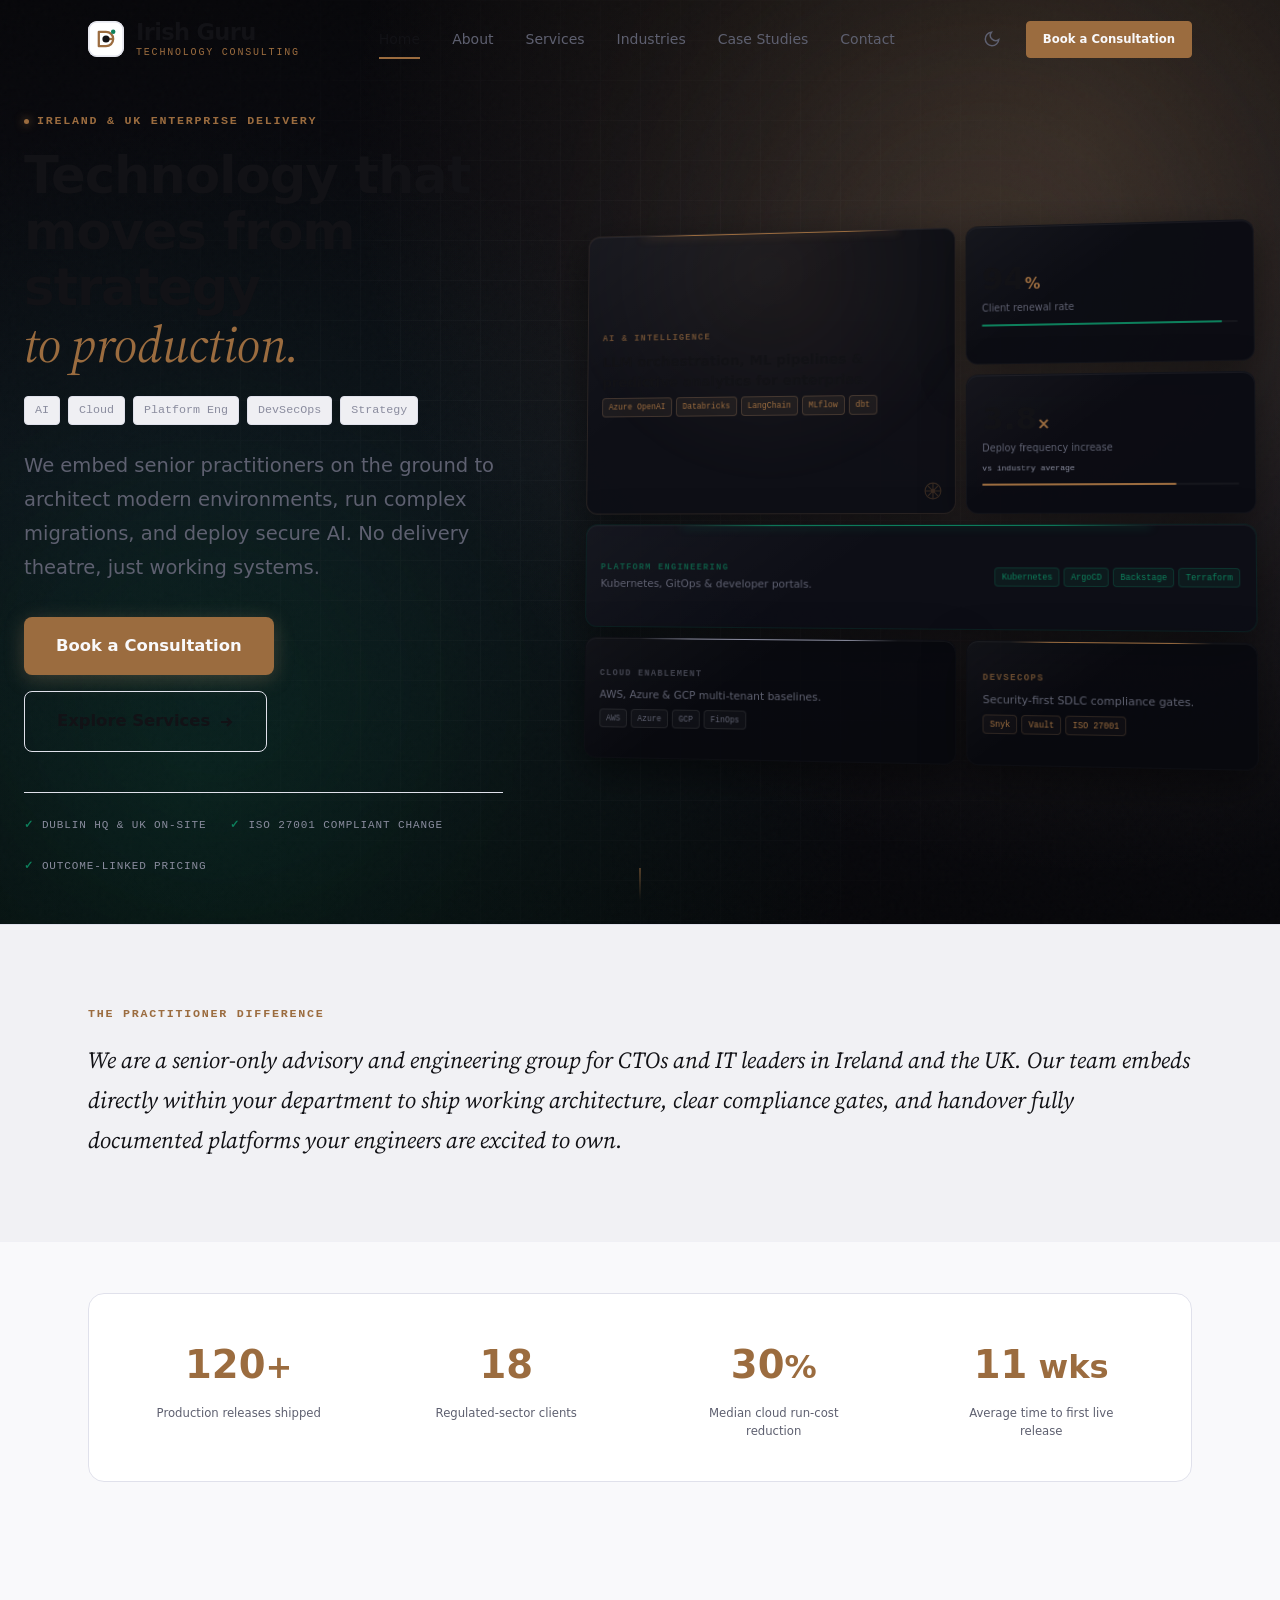
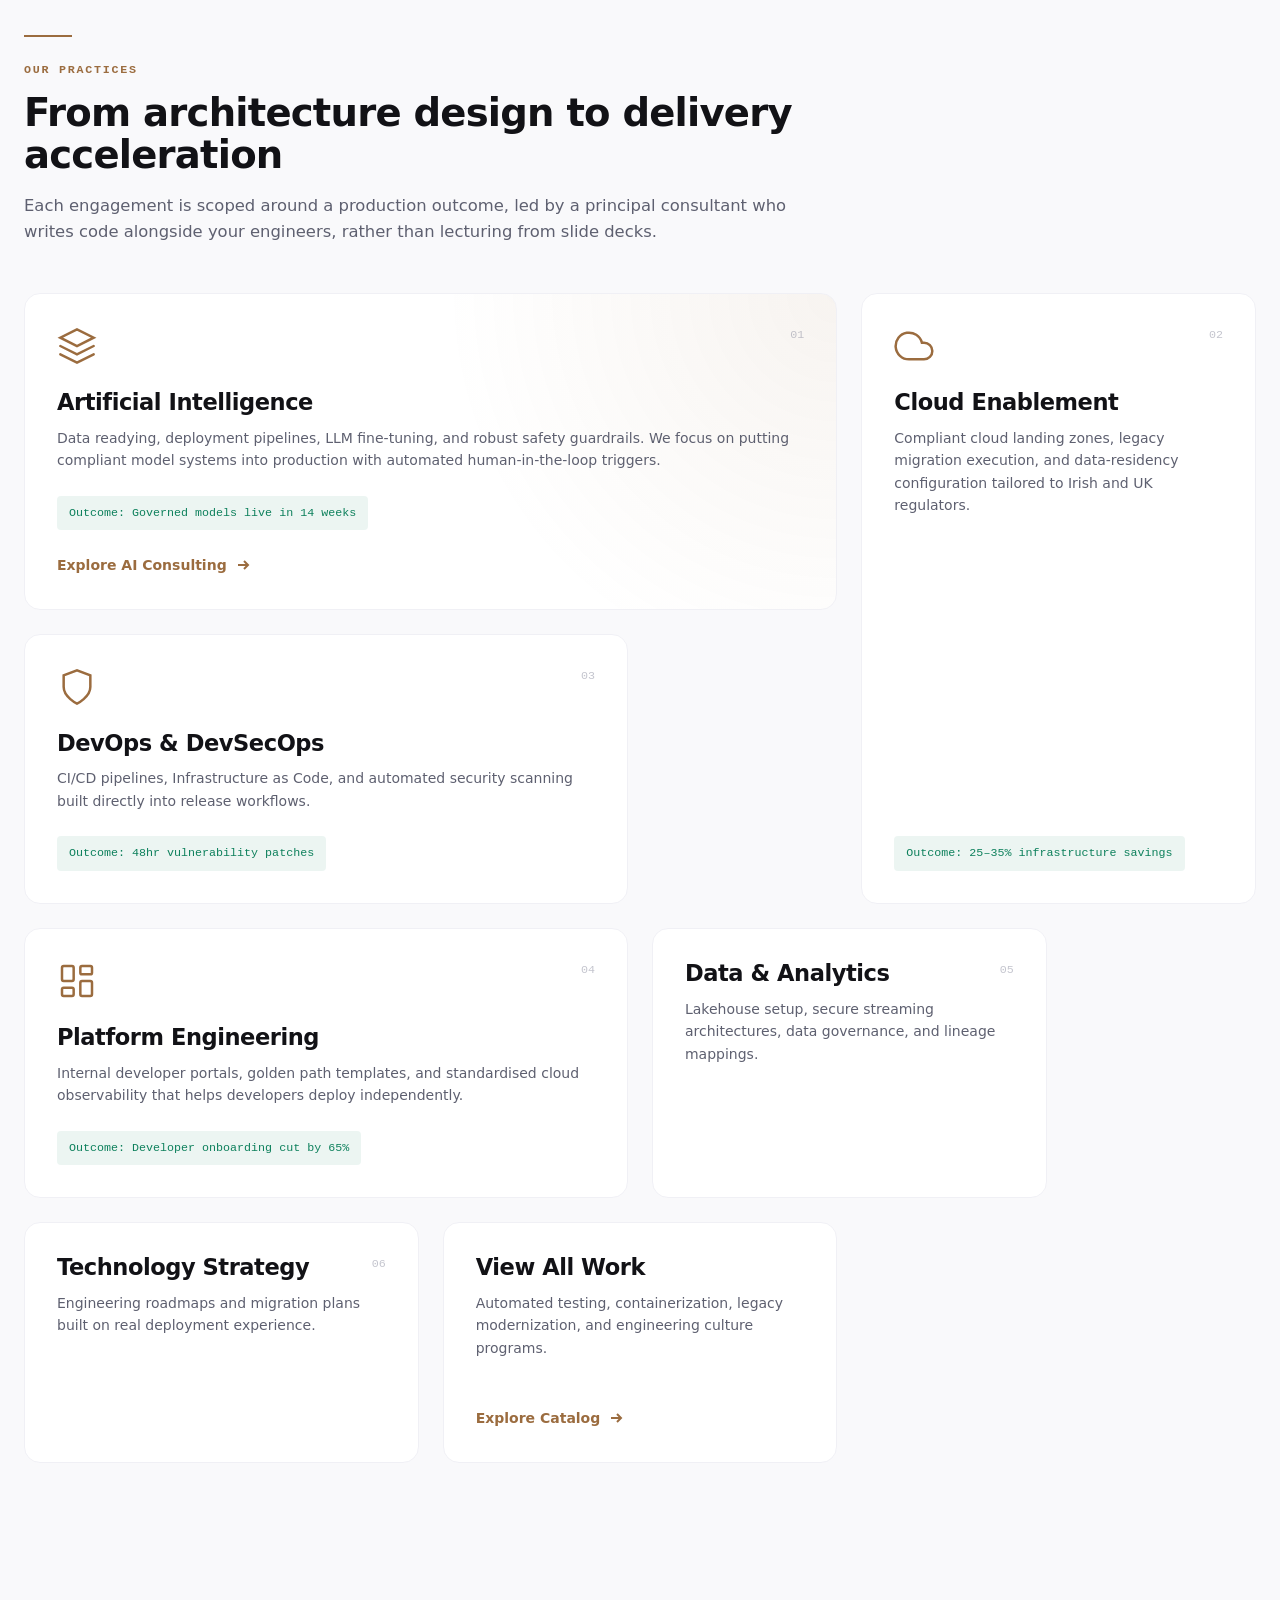
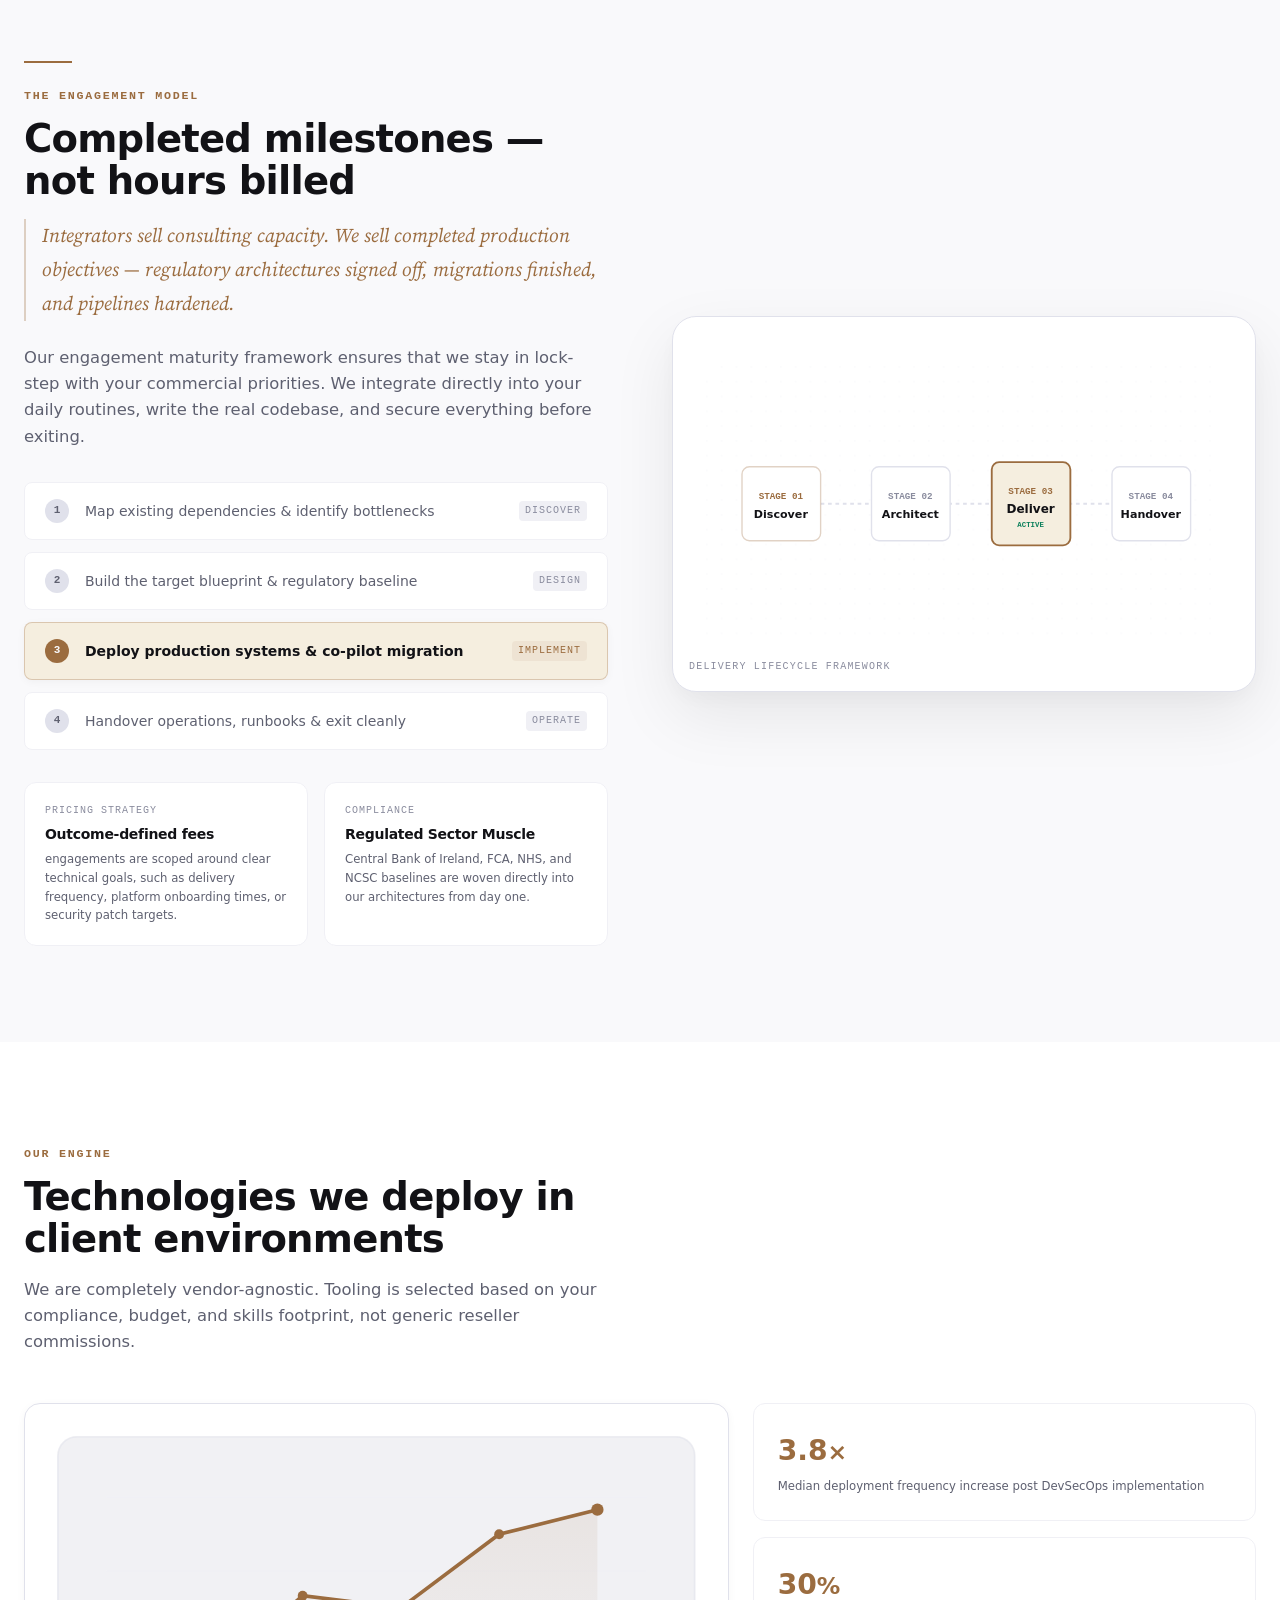
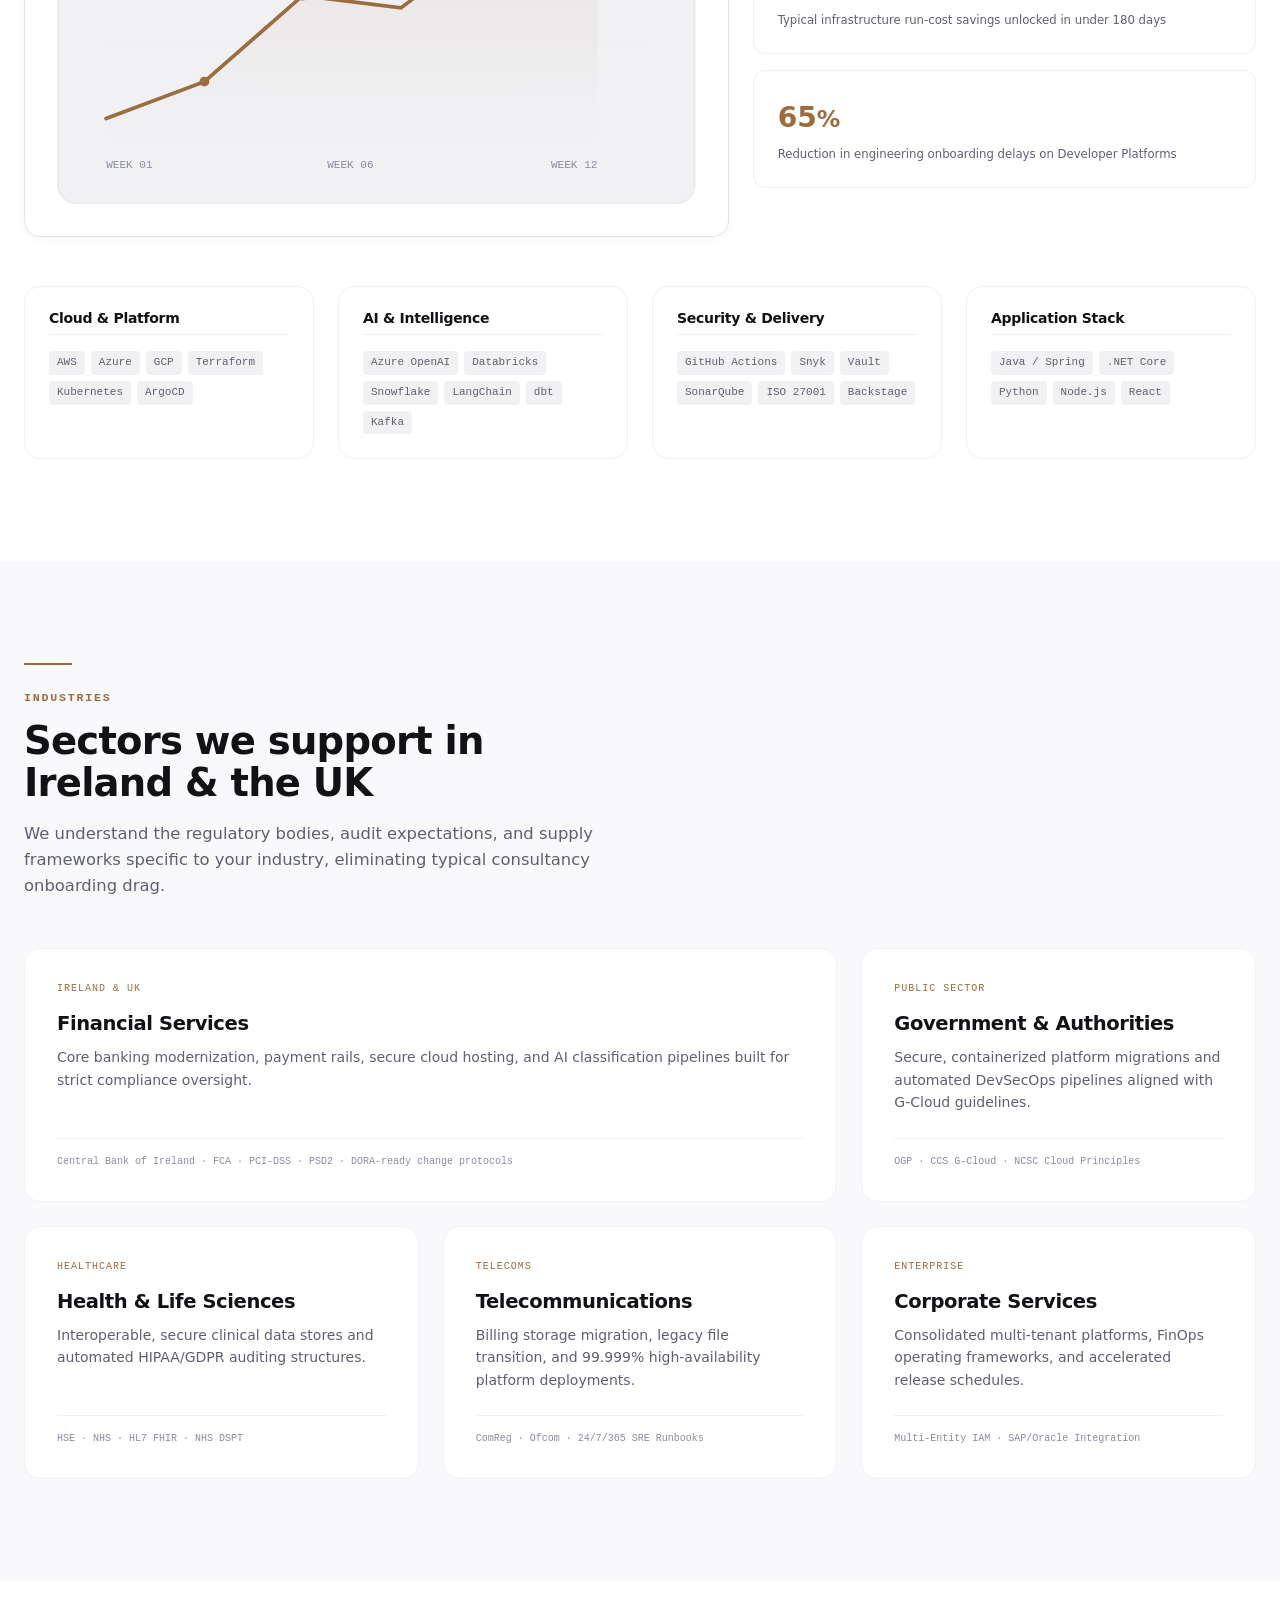
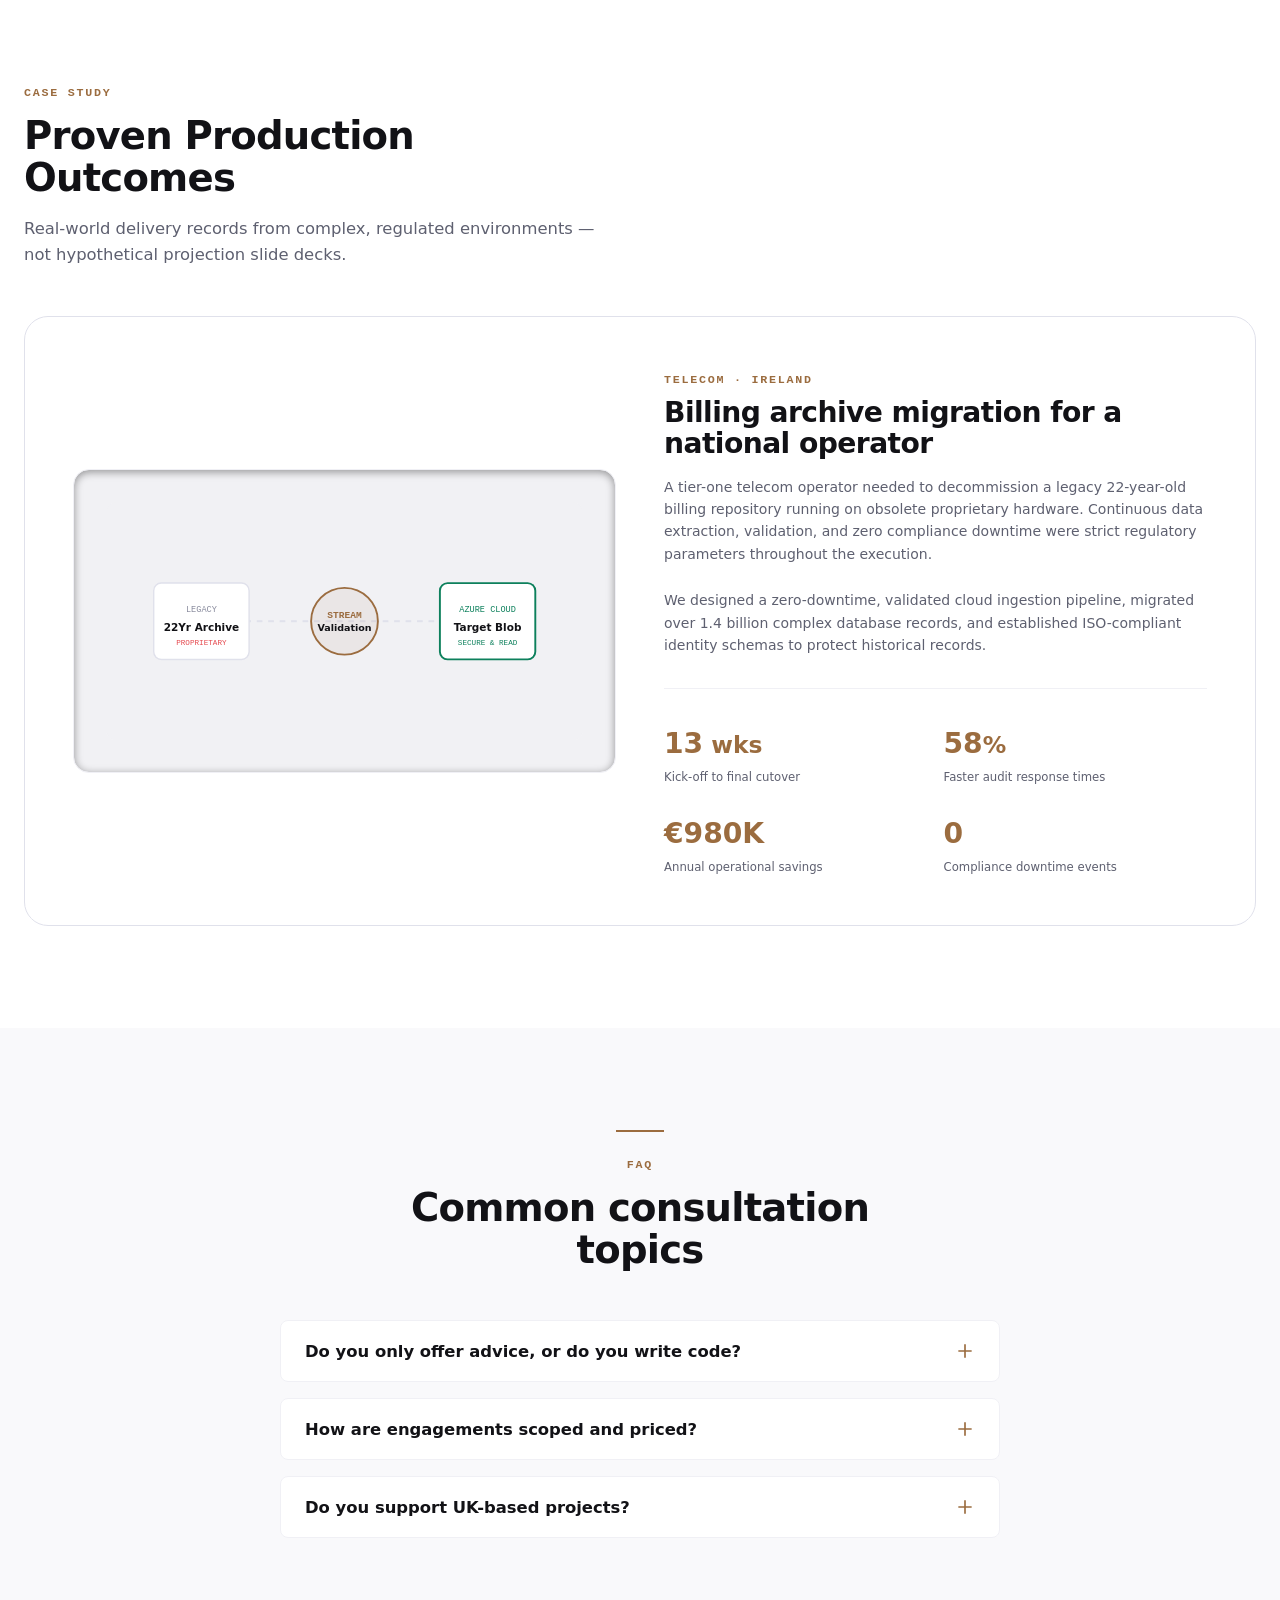
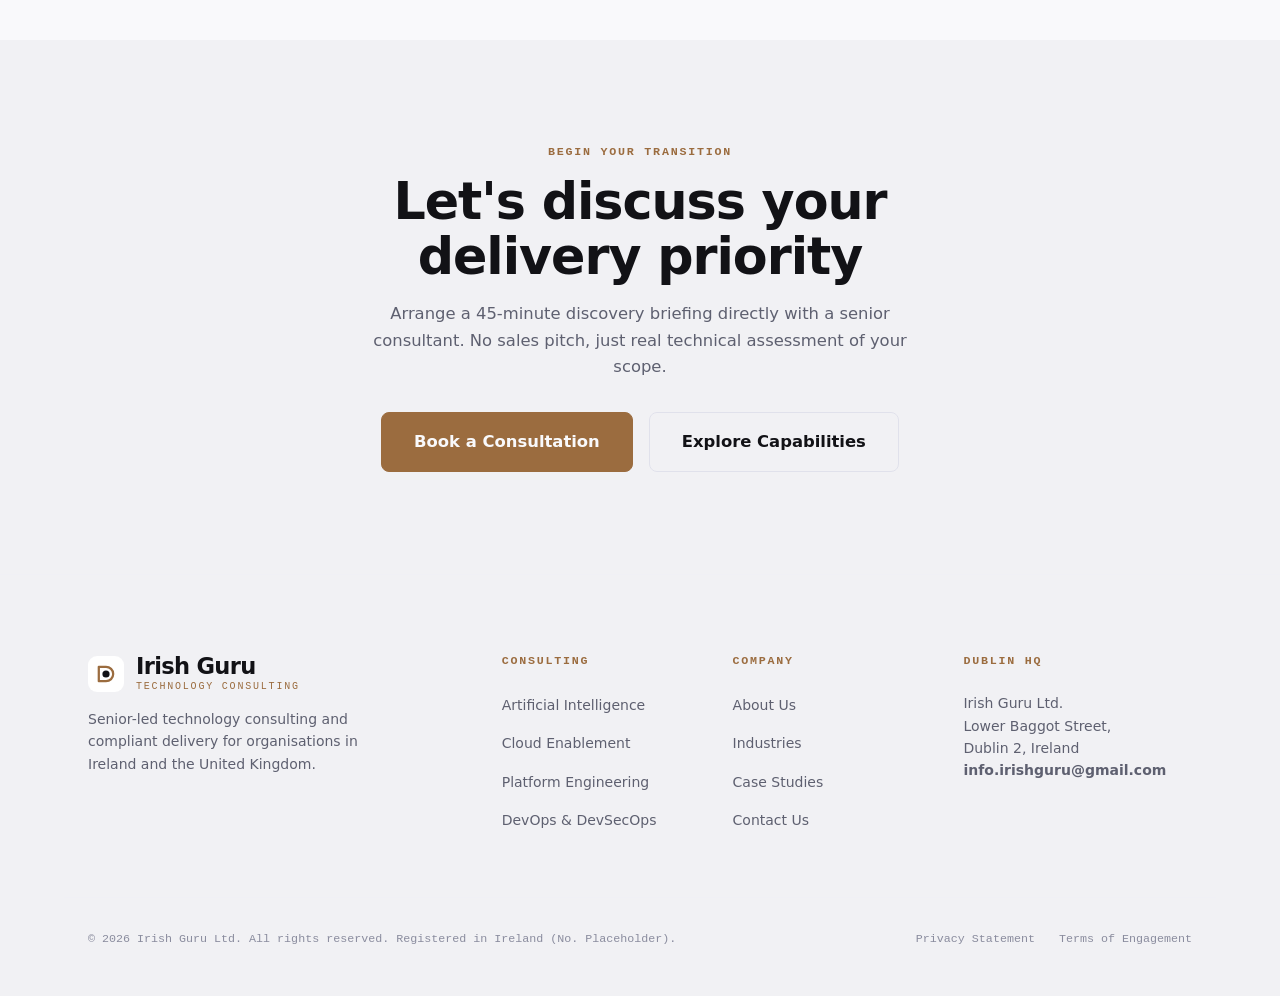
==== index.html @ 92331d3b "rebrand: full ground-up redesign — obsidian design system, inline SVG diagrams, 6-person team grid C" ====
<!DOCTYPE html>
<html lang="en-IE">
<head>
  <meta charset="UTF-8">
  <meta name="viewport" content="width=device-width, initial-scale=1.0">
  <meta name="theme-color" content="#07070a" media="(prefers-color-scheme: dark)">
  <meta name="theme-color" content="#f9f9fb" media="(prefers-color-scheme: light)">
  <link rel="preconnect" href="https://api.fontshare.com" crossorigin>
  <link rel="preconnect" href="https://fonts.googleapis.com">
  <link rel="preconnect" href="https://fonts.gstatic.com" crossorigin>
  <link href="https://api.fontshare.com/v2/css?f[]=satoshi@700,500,400&f[]=cabinet-grotesk@800,700,500&display=swap" rel="stylesheet">
  <link href="https://fonts.googleapis.com/css2?family=Source+Serif+4:ital,opsz,wght@0,8..60,400;0,8..60,600;1,8..60,400&display=swap" rel="stylesheet">
  <title>Irish Guru — Technology Consulting &amp; Delivery</title>
  <meta name="description" content="Irish Guru embeds senior engineers and architects with Irish and UK organisations to deliver AI, platform engineering, cloud enablement, and secure DevSecOps.">
  <meta name="robots" content="index, follow">
  <link rel="canonical" href="https://irishguru.com/">
  <link rel="icon" href="favicon.svg" type="image/svg+xml">
  
  <meta property="og:type" content="website">
  <meta property="og:site_name" content="Irish Guru">
  <meta property="og:title" content="Irish Guru — Technology Consulting &amp; Delivery">
  <meta property="og:description" content="Senior-led engineering and consulting delivering cloud, platforms, and AI for mid-market and enterprise organisations in Ireland and the UK.">
  <meta property="og:url" content="https://irishguru.com/">
  <meta property="og:image" content="https://irishguru.com/favicon.svg">
  <meta property="og:locale" content="en_IE">
  
  <script>
    (function(){var t=localStorage.getItem('irishguru-theme');if(!t)t='dark';document.documentElement.setAttribute('data-theme',t);})();
  </script>
  <link rel="stylesheet" href="css/styles.css">
</head>
<body>
  <a href="#main" class="skip-link">Skip to main content</a>

  <!-- --- Header / Navbar ---------------------------------------------------- -->
  <header class="site-header" role="banner">
    <div class="container site-header__inner">
      <a href="./" class="logo" aria-label="Irish Guru — Home">
        <!-- Custom Abstract Celtic Knot / Cybernetic Golden Logo mark -->
        <svg class="logo__mark" viewBox="0 0 40 40" fill="none" xmlns="http://www.w3.org/2000/svg" aria-hidden="true">
          <rect width="40" height="40" rx="10" fill="var(--color-bg-elevated)"/>
          <rect x="1" y="1" width="38" height="38" rx="9" stroke="var(--color-border)" stroke-width="1.5"/>
          <path d="M12 12H20C24.4183 12 28 15.5817 28 20V20C28 24.4183 24.4183 28 20 28H12V12Z" stroke="var(--color-accent)" stroke-width="2.5" stroke-linejoin="round"/>
          <path d="M20 20H28" stroke="var(--color-accent)" stroke-width="2.5"/>
          <circle cx="20" cy="20" r="4" fill="var(--color-primary)"/>
          <circle cx="28" cy="12" r="2.5" fill="var(--color-sage)"/>
        </svg>
        <div class="logo__text">Irish Guru<span>Technology Consulting</span></div>
      </a>
      <nav class="nav" aria-label="Primary navigation">
        <a href="./" class="nav__link" data-nav="home">Home</a>
        <a href="about/" class="nav__link" data-nav="about">About</a>
        <a href="services/" class="nav__link" data-nav="services">Services</a>
        <a href="industries/" class="nav__link" data-nav="industries">Industries</a>
        <a href="case-studies/" class="nav__link" data-nav="case-studies">Case Studies</a>
        <a href="contact/" class="nav__link" data-nav="contact">Contact</a>
      </nav>
      <div class="header-actions">
        <button class="theme-toggle" type="button" aria-label="Switch to dark mode">
          <svg class="theme-toggle__icon--light" width="18" height="18" viewBox="0 0 24 24" fill="none" stroke="currentColor" stroke-width="2" aria-hidden="true"><circle cx="12" cy="12" r="5"/><path d="M12 1v2M12 21v2M4.22 4.22l1.42 1.42M18.36 18.36l1.42 1.42M1 12h2M21 12h2M4.22 19.78l1.42-1.42M18.36 5.64l1.42-1.42"/></svg>
          <svg class="theme-toggle__icon--dark" width="18" height="18" viewBox="0 0 24 24" fill="none" stroke="currentColor" stroke-width="2" aria-hidden="true"><path d="M21 12.79A9 9 0 1 1 11.21 3 7 7 0 0 0 21 12.79z"/></svg>
        </button>
        <a href="contact/" class="btn btn--primary btn--sm header-cta">Book a Consultation</a>
        <button class="menu-toggle" type="button" aria-expanded="false" aria-controls="mobile-nav" aria-label="Open menu"><span class="menu-toggle__bar"></span></button>
      </div>
    </div>
    <nav id="mobile-nav" class="mobile-nav" aria-label="Mobile navigation" aria-hidden="true">
      <ul class="mobile-nav__list">
        <li><a href="./" class="mobile-nav__link" data-nav="home">Home</a></li>
        <li><a href="about/" class="mobile-nav__link" data-nav="about">About</a></li>
        <li><a href="services/" class="mobile-nav__link" data-nav="services">Services</a></li>
        <li><a href="industries/" class="mobile-nav__link" data-nav="industries">Industries</a></li>
        <li><a href="case-studies/" class="mobile-nav__link" data-nav="case-studies">Case Studies</a></li>
        <li><a href="contact/" class="mobile-nav__link" data-nav="contact">Contact</a></li>
      </ul>
      <div class="mobile-nav__cta">
        <a href="contact/" class="btn btn--primary btn--lg btn--block">Book a Consultation</a>
        <a href="services/" class="btn btn--secondary btn--lg btn--block">Explore Services</a>
      </div>
    </nav>
  </header>

  <main id="main">
    <!-- --- Premium Cinematic Hero --------------------------------------------- -->
    <section class="hero hero--apex" aria-labelledby="hero-title">
      <div class="hero__atmosphere" aria-hidden="true">
        <div class="hero__light hero__light--key"></div>
        <div class="hero__light hero__light--fill"></div>
        <div class="hero__grid-lines"></div>
        <div class="hero__grain"></div>
      </div>

      <div class="container container--wide">
        <div class="hero__stage-layout">

          <!-- Left column copy -->
          <div class="hero__copy-block reveal">
            <p class="hero__eyeline">
              <span class="hero__eyeline-dot" aria-hidden="true"></span>
              Ireland &amp; UK Enterprise Delivery
            </p>
            <h1 id="hero-title" class="hero__headline">
              <span class="hero__headline-line">Technology that</span>
              <span class="hero__headline-line">moves from strategy</span>
              <span class="hero__headline-line hero__headline-line--accent">to production.</span>
            </h1>
            <div class="hero__service-tags" aria-label="Consulting focus areas">
              <span>AI</span>
              <span>Cloud</span>
              <span>Platform Eng</span>
              <span>DevSecOps</span>
              <span>Strategy</span>
            </div>
            <p class="hero__lede">We embed senior practitioners on the ground to architect modern environments, run complex migrations, and deploy secure AI. No delivery theatre, just working systems.</p>
            <div class="hero__actions">
              <a href="contact/" class="btn btn--lg btn--hero-primary">Book a Consultation</a>
              <a href="services/" class="btn btn--lg btn--hero-ghost">
                Explore Services
                <svg class="hero__btn-arrow" viewBox="0 0 16 16" fill="none" stroke="currentColor" stroke-width="2" aria-hidden="true"><path d="M3 8h10M9 4l4 4-4 4"/></svg>
              </a>
            </div>
            <ul class="hero__trust">
              <li>Dublin HQ &amp; UK on-site</li>
              <li>ISO 27001 compliant Change</li>
              <li>Outcome-linked pricing</li>
            </ul>
          </div>

          <!-- Right column: Premium 3D Bento Grid -->
          <div class="hero__visual-theater reveal reveal--delay-1">
            <div class="visual-theater" id="hero-scene" aria-hidden="true">
              <div class="hero-bento" role="img" aria-label="Irish Guru Capability bento layout showing AI, platform, cloud, security, client renewal, and deployment frequency stats">

                <!-- Card 1: AI & Intelligence -->
                <article class="hb hb--ai">
                  <div class="hb__line" aria-hidden="true"></div>
                  <div class="hb__glow-inner" aria-hidden="true"></div>
                  <div class="hb__body">
                    <p class="hb__eye">AI &amp; INTELLIGENCE</p>
                    <p class="hb__title">LLM orchestration, ML pipelines &amp; predictive analytics for enterprise.</p>
                    <div class="hb__tags">
                      <span>Azure OpenAI</span><span>Databricks</span><span>LangChain</span><span>MLflow</span><span>dbt</span>
                    </div>
                  </div>
                  <div class="hb__icon" aria-hidden="true">
                    <svg viewBox="0 0 24 24" fill="none" stroke="currentColor" stroke-width="1.3" aria-hidden="true">
                      <circle cx="12" cy="12" r="9.5"/>
                      <path d="M12 2.5v19M2.5 12h19M6.1 6.1l11.8 11.8M17.9 6.1L6.1 17.9"/>
                      <circle cx="12" cy="12" r="2.5" fill="currentColor" stroke="none"/>
                    </svg>
                  </div>
                </article>

                <!-- Card 2: Metric client renewal -->
                <article class="hb hb--metric hb--m1">
                  <div class="hb__body">
                    <p class="hb__mnum" data-counter="94" data-counter-suffix="%">94<small>%</small></p>
                    <p class="hb__mlbl">Client renewal rate</p>
                    <div class="hb__bar" aria-hidden="true"><div class="hb__bar-fill" style="--w:94%"></div></div>
                  </div>
                </article>

                <!-- Card 3: Metric deploy frequency -->
                <article class="hb hb--metric hb--m2">
                  <div class="hb__body">
                    <p class="hb__mnum" data-counter="3.8" data-counter-suffix="×" data-counter-decimals="1">3.8<small>×</small></p>
                    <p class="hb__mlbl">Deploy frequency increase</p>
                    <p class="hb__msub">vs industry average</p>
                    <div class="hb__bar" aria-hidden="true"><div class="hb__bar-fill hb__bar-fill--amber" style="--w:76%"></div></div>
                  </div>
                </article>

                <!-- Card 4: Platform Core -->
                <article class="hb hb--platform">
                  <div class="hb__line" aria-hidden="true"></div>
                  <div class="hb__body hb__body--row">
                    <div class="hb__body-left">
                      <p class="hb__eye">PLATFORM ENGINEERING</p>
                      <p class="hb__desc">Kubernetes, GitOps &amp; developer portals.</p>
                    </div>
                    <div class="hb__tags">
                      <span>Kubernetes</span><span>ArgoCD</span><span>Backstage</span><span>Terraform</span>
                    </div>
                  </div>
                </article>

                <!-- Card 5: Cloud Foundation -->
                <article class="hb hb--cloud">
                  <div class="hb__line" aria-hidden="true"></div>
                  <div class="hb__body">
                    <p class="hb__eye">CLOUD ENABLEMENT</p>
                    <p class="hb__desc">AWS, Azure &amp; GCP multi-tenant baselines.</p>
                    <div class="hb__tags">
                      <span>AWS</span><span>Azure</span><span>GCP</span><span>FinOps</span>
                    </div>
                  </div>
                </article>

                <!-- Card 6: DevSecOps -->
                <article class="hb hb--devsec">
                  <div class="hb__line" aria-hidden="true"></div>
                  <div class="hb__body">
                    <p class="hb__eye">DEVSECOPS</p>
                    <p class="hb__desc">Security-first SDLC compliance gates.</p>
                    <div class="hb__tags">
                      <span>Snyk</span><span>Vault</span><span>ISO 27001</span>
                    </div>
                  </div>
                </article>

              </div>
            </div>
          </div>

        </div>
      </div>

      <!-- Subtle bottom scrollcue -->
      <div class="hero__scroll-cue" aria-hidden="true">
        <div class="hero__scroll-cue__bar"></div>
      </div>
    </section>

    <!-- --- Who We Are (Editorial Focus) -------------------------------------- -->
    <section class="intro-editorial" aria-label="Our core promise">
      <div class="container intro-editorial__inner reveal">
        <p class="intro-editorial__label">The Practitioner Difference</p>
        <p class="intro-editorial__text">We are a senior-only advisory and engineering group for CTOs and IT leaders in Ireland and the UK. Our team embeds directly within your department to ship working architecture, clear compliance gates, and handover fully documented platforms your engineers are excited to own.</p>
      </div>
    </section>

    <!-- --- Transformation Metrics Ribbon ------------------------------------ -->
    <section class="section section--compact" aria-label="Commercial Proof Points">
      <div class="container">
        <div class="kpi-ribbon reveal">
          <div class="kpi-cell">
            <p class="kpi-cell__val" data-counter="120" data-counter-suffix="+">120+</p>
            <p class="kpi-cell__lbl">Production releases shipped</p>
          </div>
          <div class="kpi-cell">
            <p class="kpi-cell__val" data-counter="18" data-counter-suffix="">18</p>
            <p class="kpi-cell__lbl">Regulated-sector clients</p>
          </div>
          <div class="kpi-cell">
            <p class="kpi-cell__val" data-counter="30" data-counter-suffix="%">30%</p>
            <p class="kpi-cell__lbl">Median cloud run-cost reduction</p>
          </div>
          <div class="kpi-cell">
            <p class="kpi-cell__val" data-counter="11" data-counter-suffix=" wks">11 wks</p>
            <p class="kpi-cell__lbl">Average time to first live release</p>
          </div>
        </div>
      </div>
    </section>

    <!-- --- Services Overview -------------------------------------------------- -->
    <section class="section" id="services" aria-labelledby="services-title">
      <div class="container container--wide">
        <header class="section__header section__header--wide reveal">
          <div class="section__rule" aria-hidden="true"></div>
          <span class="section__eyebrow">Our Practices</span>
          <h2 id="services-title" class="section__title">From architecture design to delivery acceleration</h2>
          <p class="section__desc">Each engagement is scoped around a production outcome, led by a principal consultant who writes code alongside your engineers, rather than lecturing from slide decks.</p>
        </header>

        <div class="bento reveal">
          <!-- AI & Intelligence Card -->
          <article class="bento-card bento-card--featured">
            <div class="bento-card__icon" aria-hidden="true">
              <svg viewBox="0 0 24 24" fill="none" stroke="currentColor" stroke-width="1.5" stroke-linecap="round">
                <path d="M12 2L2 7l10 5 10-5-10-5zM2 17l10 5 10-5M2 12l10 5 10-5"/>
              </svg>
            </div>
            <span class="bento-card__num">01</span>
            <h3 class="bento-card__title"><a href="services/#ai">Artificial Intelligence</a></h3>
            <p class="bento-card__desc">Data readying, deployment pipelines, LLM fine-tuning, and robust safety guardrails. We focus on putting compliant model systems into production with automated human-in-the-loop triggers.</p>
            <p class="bento-card__outcome">Outcome: Governed models live in 14 weeks</p>
            <a href="services/#ai" class="link-arrow bento-card__link">Explore AI Consulting <svg viewBox="0 0 16 16" fill="none" stroke="currentColor" stroke-width="2" aria-hidden="true"><path d="M3 8h10M9 4l4 4-4 4"/></svg></a>
          </article>

          <!-- Cloud Enablement -->
          <article class="bento-card bento-card--tall">
            <div class="bento-card__icon" aria-hidden="true">
              <svg viewBox="0 0 24 24" fill="none" stroke="currentColor" stroke-width="1.5">
                <path d="M18 10h-1.26A8 8 0 109 20h9a5 5 0 000-10z"/>
              </svg>
            </div>
            <span class="bento-card__num">02</span>
            <h3 class="bento-card__title"><a href="services/#cloud">Cloud Enablement</a></h3>
            <p class="bento-card__desc">Compliant cloud landing zones, legacy migration execution, and data-residency configuration tailored to Irish and UK regulators.</p>
            <p class="bento-card__outcome">Outcome: 25–35% infrastructure savings</p>
          </article>

          <!-- DevOps & DevSecOps -->
          <article class="bento-card bento-card--half">
            <div class="bento-card__icon" aria-hidden="true">
              <svg viewBox="0 0 24 24" fill="none" stroke="currentColor" stroke-width="1.5">
                <path d="M12 22s8-4 8-10V5l-8-3-8 3v7c0 6 8 10 8 10z"/>
              </svg>
            </div>
            <span class="bento-card__num">03</span>
            <h3 class="bento-card__title"><a href="services/#devops">DevOps &amp; DevSecOps</a></h3>
            <p class="bento-card__desc">CI/CD pipelines, Infrastructure as Code, and automated security scanning built directly into release workflows.</p>
            <p class="bento-card__outcome">Outcome: 48hr vulnerability patches</p>
          </article>

          <!-- Platform Engineering -->
          <article class="bento-card bento-card--half">
            <div class="bento-card__icon" aria-hidden="true">
              <svg viewBox="0 0 24 24" fill="none" stroke="currentColor" stroke-width="1.5">
                <rect x="3" y="3" width="7" height="9" rx="1"/>
                <rect x="14" y="3" width="7" height="5" rx="1"/>
                <rect x="14" y="12" width="7" height="9" rx="1"/>
                <rect x="3" y="16" width="7" height="5" rx="1"/>
              </svg>
            </div>
            <span class="bento-card__num">04</span>
            <h3 class="bento-card__title"><a href="services/#platform">Platform Engineering</a></h3>
            <p class="bento-card__desc">Internal developer portals, golden path templates, and standardised cloud observability that helps developers deploy independently.</p>
            <p class="bento-card__outcome">Outcome: Developer onboarding cut by 65%</p>
          </article>

          <!-- Data & Analytics -->
          <article class="bento-card bento-card--third">
            <span class="bento-card__num">05</span>
            <h3 class="bento-card__title"><a href="services/#data">Data &amp; Analytics</a></h3>
            <p class="bento-card__desc">Lakehouse setup, secure streaming architectures, data governance, and lineage mappings.</p>
          </article>

          <!-- Technology Strategy -->
          <article class="bento-card bento-card--third">
            <span class="bento-card__num">06</span>
            <h3 class="bento-card__title"><a href="services/#strategy">Technology Strategy</a></h3>
            <p class="bento-card__desc">Engineering roadmaps and migration plans built on real deployment experience.</p>
          </article>

          <!-- Full Catalog Card -->
          <article class="bento-card bento-card--third">
            <h3 class="bento-card__title"><a href="services/">View All Work</a></h3>
            <p class="bento-card__desc">Automated testing, containerization, legacy modernization, and engineering culture programs.</p>
            <a href="services/" class="link-arrow bento-card__link">Explore Catalog <svg viewBox="0 0 16 16" fill="none" stroke="currentColor" stroke-width="2" aria-hidden="true"><path d="M3 8h10M9 4l4 4-4 4"/></svg></a>
          </article>
        </div>
      </div>
    </section>

    <!-- --- Why Us / Transformation Lifecycle ---------------------------------- -->
    <section class="story-spotlight story-spotlight--void" id="why" aria-labelledby="why-title">
      <div class="container container--wide">
        <div class="story-spotlight__grid story-spotlight__grid--reverse">
          
          <!-- Visual Column: GORGEOUS Custom Inline SVG Diagrams -->
          <div class="story-spotlight__visual">
            <div class="story-visual reveal">
              <!-- Custom Inline SVG: Delivery Lifecycle Diagram -->
              <svg class="diagram-stage" viewBox="0 0 560 300" fill="none" xmlns="http://www.w3.org/2000/svg" aria-label="Transformation delivery lifecycle showing 4 steps from discovery to handover">
                <!-- Background grid patterns -->
                <defs>
                  <pattern id="dot-grid" x="0" y="0" width="16" height="16" patternUnits="userSpaceOnUse">
                    <circle cx="2" cy="2" r="1" fill="var(--color-border)" opacity="0.3"/>
                  </pattern>
                </defs>
                <rect width="100%" height="100%" fill="url(#dot-grid)" rx="12" opacity="0.5"/>
                
                <!-- Connector Arrow Lines -->
                <path d="M125 150 H180" stroke="var(--color-border)" stroke-width="2" stroke-dasharray="4 4"/>
                <path d="M255 150 H310" stroke="var(--color-border)" stroke-width="2" stroke-dasharray="4 4"/>
                <path d="M385 150 H440" stroke="var(--color-border)" stroke-width="2" stroke-dasharray="4 4"/>

                <!-- Stage 1 Nodes -->
                <g class="diagram-node" data-tip-id="tip-discover">
                  <rect x="40" y="110" width="85" height="80" rx="8" fill="var(--color-bg-elevated)" stroke="var(--color-accent-line)" stroke-width="1.5"/>
                  <text x="82" y="145" fill="var(--color-accent)" font-family="var(--font-mono)" font-size="10" font-weight="700" text-anchor="middle">STAGE 01</text>
                  <text x="82" y="165" fill="var(--color-primary)" font-family="var(--font-display)" font-size="12" font-weight="600" text-anchor="middle">Discover</text>
                </g>

                <!-- Stage 2 Nodes -->
                <g class="diagram-node" data-tip-id="tip-architect">
                  <rect x="180" y="110" width="85" height="80" rx="8" fill="var(--color-bg-elevated)" stroke="var(--color-border)" stroke-width="1.5"/>
                  <text x="222" y="145" fill="var(--color-text-subtle)" font-family="var(--font-mono)" font-size="10" font-weight="700" text-anchor="middle">STAGE 02</text>
                  <text x="222" y="165" fill="var(--color-primary)" font-family="var(--font-display)" font-size="12" font-weight="600" text-anchor="middle">Architect</text>
                </g>

                <!-- Stage 3 Nodes (Active / Highlighted) -->
                <g class="diagram-node" data-tip-id="tip-deliver">
                  <rect x="310" y="105" width="85" height="90" rx="8" fill="var(--color-bg-accent)" stroke="var(--color-accent)" stroke-width="2"/>
                  <text x="352" y="140" fill="var(--color-accent)" font-family="var(--font-mono)" font-size="10" font-weight="700" text-anchor="middle">STAGE 03</text>
                  <text x="352" y="160" fill="var(--color-primary)" font-family="var(--font-display)" font-size="13" font-weight="700" text-anchor="middle">Deliver</text>
                  <text x="352" y="175" fill="var(--color-sage)" font-family="var(--font-mono)" font-size="8" font-weight="600" text-anchor="middle">ACTIVE</text>
                </g>

                <!-- Stage 4 Nodes -->
                <g class="diagram-node" data-tip-id="tip-handover">
                  <rect x="440" y="110" width="85" height="80" rx="8" fill="var(--color-bg-elevated)" stroke="var(--color-border)" stroke-width="1.5"/>
                  <text x="482" y="145" fill="var(--color-text-subtle)" font-family="var(--font-mono)" font-size="10" font-weight="700" text-anchor="middle">STAGE 04</text>
                  <text x="482" y="165" fill="var(--color-primary)" font-family="var(--font-display)" font-size="12" font-weight="600" text-anchor="middle">Handover</text>
                </g>
              </svg>
              <span class="story-visual__caption">Delivery Lifecycle Framework</span>
            </div>
          </div>

          <!-- Copy Column -->
          <div class="reveal reveal--delay-1 story-spotlight__copy">
            <div class="section__rule" aria-hidden="true"></div>
            <span class="section__eyebrow">The Engagement Model</span>
            <h2 id="why-title" class="section__title story-spotlight__title">Completed milestones — not hours billed</h2>
            <blockquote class="editorial-quote">Integrators sell consulting capacity. We sell completed production objectives — regulatory architectures signed off, migrations finished, and pipelines hardened.</blockquote>
            <p class="story-spotlight__lede">Our engagement maturity framework ensures that we stay in lock-step with your commercial priorities. We integrate directly into your daily routines, write the real codebase, and secure everything before exiting.</p>

            <div class="maturity-ladder" aria-label="Maturity step process">
              <div class="maturity-ladder__step">
                <span class="maturity-ladder__num">1</span>
                <span class="maturity-ladder__label">Map existing dependencies &amp; identify bottlenecks</span>
                <span class="maturity-ladder__badge">Discover</span>
              </div>
              <div class="maturity-ladder__step">
                <span class="maturity-ladder__num">2</span>
                <span class="maturity-ladder__label">Build the target blueprint &amp; regulatory baseline</span>
                <span class="maturity-ladder__badge">Design</span>
              </div>
              <div class="maturity-ladder__step maturity-ladder__step--active">
                <span class="maturity-ladder__num">3</span>
                <span class="maturity-ladder__label">Deploy production systems &amp; co-pilot migration</span>
                <span class="maturity-ladder__badge">Implement</span>
              </div>
              <div class="maturity-ladder__step">
                <span class="maturity-ladder__num">4</span>
                <span class="maturity-ladder__label">Handover operations, runbooks &amp; exit cleanly</span>
                <span class="maturity-ladder__badge">Operate</span>
              </div>
            </div>

            <div class="diff-stack story-spotlight__diff">
              <article class="diff-card">
                <p class="diff-card__label">Pricing Strategy</p>
                <h3 class="diff-card__title">Outcome-defined fees</h3>
                <p class="diff-card__desc"> engagements are scoped around clear technical goals, such as delivery frequency, platform onboarding times, or security patch targets.</p>
              </article>
              <article class="diff-card">
                <p class="diff-card__label">Compliance</p>
                <h3 class="diff-card__title">Regulated Sector Muscle</h3>
                <p class="diff-card__desc">Central Bank of Ireland, FCA, NHS, and NCSC baselines are woven directly into our architectures from day one.</p>
              </article>
            </div>
          </div>

        </div>
      </div>
    </section>

    <!-- --- Tech Stack & Capabilities ------------------------------------------ -->
    <section class="section section--muted" id="capabilities" aria-labelledby="tech-title">
      <div class="container container--wide">
        <header class="section__header reveal">
          <span class="section__eyebrow">Our Engine</span>
          <h2 id="tech-title" class="section__title">Technologies we deploy in client environments</h2>
          <p class="section__desc">We are completely vendor-agnostic. Tooling is selected based on your compliance, budget, and skills footprint, not generic reseller commissions.</p>
        </header>

        <!-- Dynamic Inline SVG KPI Dashboard -->
        <div class="proof-stage reveal">
          <div class="proof-dashboard">
            <div class="proof-dashboard__main" aria-label="Operational metrics dashboard visual">
              <svg viewBox="0 0 520 300" fill="none" xmlns="http://www.w3.org/2000/svg" aria-label="Visual KPI indicators showing typical client improvements">
                <rect width="100%" height="100%" fill="var(--color-bg-inset)" rx="16"/>
                <rect x="1" y="1" width="518" height="298" rx="15" stroke="var(--color-border)" opacity="0.5"/>
                <!-- Chart grid lines -->
                <line x1="40" y1="50" x2="480" y2="50" stroke="var(--color-border-subtle)" stroke-width="1"/>
                <line x1="40" y1="110" x2="480" y2="110" stroke="var(--color-border-subtle)" stroke-width="1"/>
                <line x1="40" y1="170" x2="480" y2="170" stroke="var(--color-border-subtle)" stroke-width="1"/>
                <line x1="40" y1="230" x2="480" y2="230" stroke="var(--color-border-subtle)" stroke-width="1"/>

                <!-- Live progress graphics representing deployment frequency trend -->
                <path d="M40 230 L120 200 L200 130 L280 140 L360 80 L440 60" stroke="var(--color-accent)" stroke-width="3" stroke-linecap="round"/>
                <path d="M40 230 L120 200 L200 130 L280 140 L360 80 L440 60 L440 250 L40 250 Z" fill="url(#chart-gradient)" opacity="0.1"/>

                <defs>
                  <linearGradient id="chart-gradient" x1="0" y1="0" x2="0" y2="1">
                    <stop offset="0%" stop-color="var(--color-accent)"/>
                    <stop offset="100%" stop-color="var(--color-accent)" stop-opacity="0"/>
                  </linearGradient>
                </defs>

                <!-- Data nodes -->
                <circle cx="120" cy="200" r="4" fill="var(--color-accent)"/>
                <circle cx="200" cy="130" r="4" fill="var(--color-accent)"/>
                <circle cx="360" cy="80" r="4" fill="var(--color-accent)"/>
                <circle cx="440" cy="60" r="5" fill="var(--color-accent)"/>
                
                <!-- Axis Labels -->
                <text x="40" y="270" fill="var(--color-text-subtle)" font-family="var(--font-mono)" font-size="9">WEEK 01</text>
                <text x="220" y="270" fill="var(--color-text-subtle)" font-family="var(--font-mono)" font-size="9">WEEK 06</text>
                <text x="440" y="270" fill="var(--color-text-subtle)" font-family="var(--font-mono)" font-size="9" text-anchor="end">WEEK 12</text>
              </svg>
            </div>

            <div class="proof-dashboard__side">
              <div class="metric-tile">
                <p class="metric-tile__value" data-counter="3.8" data-counter-suffix="×" data-counter-decimals="1">3.8×</p>
                <p class="metric-tile__label">Median deployment frequency increase post DevSecOps implementation</p>
              </div>
              <div class="metric-tile">
                <p class="metric-tile__value" data-counter="30" data-counter-suffix="%">30%</p>
                <p class="metric-tile__label">Typical infrastructure run-cost savings unlocked in under 180 days</p>
              </div>
              <div class="metric-tile">
                <p class="metric-tile__value" data-counter="65" data-counter-suffix="%">65%</p>
                <p class="metric-tile__label">Reduction in engineering onboarding delays on Developer Platforms</p>
              </div>
            </div>
          </div>
        </div>

        <!-- Capability Matrix Cards -->
        <div class="cap-grid reveal">
          <div class="cap-group">
            <h3 class="cap-group__title">Cloud &amp; Platform</h3>
            <div class="cap-tags">
              <span class="cap-tag">AWS</span><span class="cap-tag">Azure</span><span class="cap-tag">GCP</span>
              <span class="cap-tag">Terraform</span><span class="cap-tag">Kubernetes</span><span class="cap-tag">ArgoCD</span>
            </div>
          </div>
          <div class="cap-group">
            <h3 class="cap-group__title">AI &amp; Intelligence</h3>
            <div class="cap-tags">
              <span class="cap-tag">Azure OpenAI</span><span class="cap-tag">Databricks</span><span class="cap-tag">Snowflake</span>
              <span class="cap-tag">LangChain</span><span class="cap-tag">dbt</span><span class="cap-tag">Kafka</span>
            </div>
          </div>
          <div class="cap-group">
            <h3 class="cap-group__title">Security &amp; Delivery</h3>
            <div class="cap-tags">
              <span class="cap-tag">GitHub Actions</span><span class="cap-tag">Snyk</span><span class="cap-tag">Vault</span>
              <span class="cap-tag">SonarQube</span><span class="cap-tag">ISO 27001</span><span class="cap-tag">Backstage</span>
            </div>
          </div>
          <div class="cap-group">
            <h3 class="cap-group__title">Application Stack</h3>
            <div class="cap-tags">
              <span class="cap-tag">Java / Spring</span><span class="cap-tag">.NET Core</span><span class="cap-tag">Python</span>
              <span class="cap-tag">Node.js</span><span class="cap-tag">React</span>
            </div>
          </div>
        </div>
      </div>
    </section>

    <!-- --- Industries --------------------------------------------------------- -->
    <section class="section" id="industries" aria-labelledby="industries-title">
      <div class="container container--wide">
        <header class="section__header reveal">
          <div class="section__rule" aria-hidden="true"></div>
          <span class="section__eyebrow">Industries</span>
          <h2 id="industries-title" class="section__title">Sectors we support in Ireland &amp; the UK</h2>
          <p class="section__desc">We understand the regulatory bodies, audit expectations, and supply frameworks specific to your industry, eliminating typical consultancy onboarding drag.</p>
        </header>

        <div class="industry-bento reveal">
          <!-- Financial Services (Featured) -->
          <article class="industry-card industry-card--lead">
            <p class="industry-card__region">Ireland &amp; UK</p>
            <h3 class="industry-card__title"><a href="industries/#financial-services">Financial Services</a></h3>
            <p class="industry-card__desc">Core banking modernization, payment rails, secure cloud hosting, and AI classification pipelines built for strict compliance oversight.</p>
            <p class="industry-card__context">Central Bank of Ireland · FCA · PCI-DSS · PSD2 · DORA-ready change protocols</p>
          </article>

          <!-- Government -->
          <article class="industry-card industry-card--public">
            <p class="industry-card__region">Public Sector</p>
            <h3 class="industry-card__title"><a href="industries/#public-sector">Government &amp; Authorities</a></h3>
            <p class="industry-card__desc">Secure, containerized platform migrations and automated DevSecOps pipelines aligned with G-Cloud guidelines.</p>
            <p class="industry-card__context">OGP · CCS G-Cloud · NCSC Cloud Principles</p>
          </article>

          <!-- Healthcare -->
          <article class="industry-card industry-card--health">
            <p class="industry-card__region">Healthcare</p>
            <h3 class="industry-card__title"><a href="industries/#healthcare">Health &amp; Life Sciences</a></h3>
            <p class="industry-card__desc">Interoperable, secure clinical data stores and automated HIPAA/GDPR auditing structures.</p>
            <p class="industry-card__context">HSE · NHS · HL7 FHIR · NHS DSPT</p>
          </article>

          <!-- Telecoms -->
          <article class="industry-card industry-card--telecom">
            <p class="industry-card__region">Telecoms</p>
            <h3 class="industry-card__title"><a href="industries/#telecom">Telecommunications</a></h3>
            <p class="industry-card__desc">Billing storage migration, legacy file transition, and 99.999% high-availability platform deployments.</p>
            <p class="industry-card__context">ComReg · Ofcom · 24/7/365 SRE Runbooks</p>
          </article>

          <!-- Enterprise -->
          <article class="industry-card industry-card--enterprise">
            <p class="industry-card__region">Enterprise</p>
            <h3 class="industry-card__title"><a href="industries/#enterprise">Corporate Services</a></h3>
            <p class="industry-card__desc">Consolidated multi-tenant platforms, FinOps operating frameworks, and accelerated release schedules.</p>
            <p class="industry-card__context">Multi-Entity IAM · SAP/Oracle Integration</p>
          </article>
        </div>
      </div>
    </section>

    <!-- --- Immersive Case Study Feature -------------------------------------- -->
    <section class="section section--muted" id="case-study" aria-labelledby="case-title">
      <div class="container container--wide">
        <header class="section__header reveal">
          <span class="section__eyebrow">Case Study</span>
          <h2 id="case-title" class="section__title">Proven Production Outcomes</h2>
          <p class="section__desc">Real-world delivery records from complex, regulated environments — not hypothetical projection slide decks.</p>
        </header>

        <article class="case-immersive reveal">
          <!-- Visual Column: Gorgeous Custom Inline SVG Transfer Path -->
          <div class="case-immersive__visual">
            <svg viewBox="0 0 500 250" fill="none" xmlns="http://www.w3.org/2000/svg" aria-label="Diagram of billing data migration: legacy warehouse to secure Azure cloud">
              <!-- Grid background pattern -->
              <rect width="100%" height="100%" fill="var(--color-bg-inset)" rx="12"/>
              <line x1="50" y1="125" x2="450" y2="125" stroke="var(--color-border)" stroke-width="2" stroke-dasharray="6 6"/>
              
              <!-- Legacy Warehouse Node -->
              <rect x="50" y="85" width="100" height="80" rx="8" fill="var(--color-bg-elevated)" stroke="var(--color-border)" stroke-width="1.5"/>
              <text x="100" y="115" fill="var(--color-text-subtle)" font-family="var(--font-mono)" font-size="9" text-anchor="middle">LEGACY</text>
              <text x="100" y="135" fill="var(--color-primary)" font-family="var(--font-display)" font-size="11" font-weight="600" text-anchor="middle">22Yr Archive</text>
              <text x="100" y="150" fill="var(--color-error)" font-family="var(--font-mono)" font-size="8" text-anchor="middle">PROPRIETARY</text>

              <!-- Secure Stream Node -->
              <circle cx="250" cy="125" r="35" fill="var(--color-accent-muted)" stroke="var(--color-accent)" stroke-width="2"/>
              <text x="250" y="122" fill="var(--color-accent)" font-family="var(--font-mono)" font-size="10" font-weight="700" text-anchor="middle">STREAM</text>
              <text x="250" y="135" fill="var(--color-primary)" font-family="var(--font-display)" font-size="10" font-weight="600" text-anchor="middle">Validation</text>

              <!-- Azure Target Node -->
              <rect x="350" y="85" width="100" height="80" rx="8" fill="var(--color-bg-elevated)" stroke="var(--color-sage)" stroke-width="2"/>
              <text x="400" y="115" fill="var(--color-sage)" font-family="var(--font-mono)" font-size="9" text-anchor="middle">AZURE CLOUD</text>
              <text x="400" y="135" fill="var(--color-primary)" font-family="var(--font-display)" font-size="11" font-weight="600" text-anchor="middle">Target Blob</text>
              <text x="400" y="150" fill="var(--color-sage)" font-family="var(--font-mono)" font-size="8" text-anchor="middle">SECURE &amp; READ</text>
            </svg>
          </div>

          <div class="case-immersive__body">
            <p class="hero__eyeline" style="margin-bottom:0.5rem;">Telecom · Ireland</p>
            <h3 class="section__title" style="font-size:var(--text-2xl);margin-bottom:1rem;">Billing archive migration for a national operator</h3>
            <p class="section__desc" style="font-size:var(--text-sm);margin-bottom:1.5rem;">A tier-one telecom operator needed to decommission a legacy 22-year-old billing repository running on obsolete proprietary hardware. Continuous data extraction, validation, and zero compliance downtime were strict regulatory parameters throughout the execution.</p>
            <p class="section__desc" style="font-size:var(--text-sm);">We designed a zero-downtime, validated cloud ingestion pipeline, migrated over 1.4 billion complex database records, and established ISO-compliant identity schemas to protect historical records.</p>
            
            <dl class="case-immersive__metrics">
              <div>
                <dt class="case-immersive__metric-val" data-counter="13" data-counter-suffix=" wks">13 wks</dt>
                <dd class="case-immersive__metric-lbl">Kick-off to final cutover</dd>
              </div>
              <div>
                <dt class="case-immersive__metric-val" data-counter="58" data-counter-suffix="%">58%</dt>
                <dd class="case-immersive__metric-lbl">Faster audit response times</dd>
              </div>
              <div>
                <dt class="case-immersive__metric-val">€980K</dt>
                <dd class="case-immersive__metric-lbl">Annual operational savings</dd>
              </div>
              <div>
                <dt class="case-immersive__metric-val" data-counter="0" data-counter-suffix="">0</dt>
                <dd class="case-immersive__metric-lbl">Compliance downtime events</dd>
              </div>
            </dl>
          </div>
        </article>
      </div>
    </section>

    <!-- --- Quick FAQ Section -------------------------------------------------- -->
    <section class="section" id="faq" aria-labelledby="faq-title">
      <div class="container">
        <header class="section__header reveal" style="text-align: center; margin-inline: auto;">
          <div class="section__rule" style="margin-inline: auto;" aria-hidden="true"></div>
          <span class="section__eyebrow">FAQ</span>
          <h2 id="faq-title" class="section__title">Common consultation topics</h2>
        </header>

        <div class="faq-list reveal">
          <div class="faq-item">
            <button class="faq-item__trigger" type="button" aria-expanded="false">
              <span>Do you only offer advice, or do you write code?</span>
              <svg class="faq-item__icon" fill="none" stroke="currentColor" stroke-width="2" viewBox="0 0 24 24"><path d="M12 4v16m-8-8h16"/></svg>
            </button>
            <div class="faq-item__content" aria-hidden="true">
              <p>We are engineers first. Every principal consultant we assign will spend their time building your architecture, provisioning infrastructure, securing gates, and training your team — not creating generic roadmap slides.</p>
            </div>
          </div>

          <div class="faq-item">
            <button class="faq-item__trigger" type="button" aria-expanded="false">
              <span>How are engagements scoped and priced?</span>
              <svg class="faq-item__icon" fill="none" stroke="currentColor" stroke-width="2" viewBox="0 0 24 24"><path d="M12 4v16m-8-8h16"/></svg>
            </button>
            <div class="faq-item__content" aria-hidden="true">
              <p>Engagements are linked directly to defined operational outcomes (such as migration waves completed or cloud costs minimized) rather than open-ended daily billing cycles.</p>
            </div>
          </div>

          <div class="faq-item">
            <button class="faq-item__trigger" type="button" aria-expanded="false">
              <span>Do you support UK-based projects?</span>
              <svg class="faq-item__icon" fill="none" stroke="currentColor" stroke-width="2" viewBox="0 0 24 24"><path d="M12 4v16m-8-8h16"/></svg>
            </button>
            <div class="faq-item__content" aria-hidden="true">
              <p>Yes. Our headquarters are in Dublin, but our team regularly travels to operate on-site with engineering departments across England, Scotland, Wales, and Northern Ireland.</p>
            </div>
          </div>
        </div>
      </div>
    </section>

    <!-- --- Final CTA Block ---------------------------------------------------- -->
    <section class="section section--inset" id="contact" aria-label="Get in touch">
      <div class="container reveal" style="text-align: center; max-width: 38rem;">
        <span class="section__eyebrow">Begin Your Transition</span>
        <h2 class="section__title" style="font-size:var(--text-4xl);margin-bottom:var(--space-4);">Let's discuss your delivery priority</h2>
        <p class="section__desc" style="margin-bottom:var(--space-8);">Arrange a 45-minute discovery briefing directly with a senior consultant. No sales pitch, just real technical assessment of your scope.</p>
        <div style="display:flex; justify-content:center; gap:var(--space-4); flex-wrap:wrap;">
          <a href="contact/" class="btn btn--lg btn--primary">Book a Consultation</a>
          <a href="services/" class="btn btn--lg btn--secondary">Explore Capabilities</a>
        </div>
      </div>
    </section>
  </main>

  <!-- --- Footer ------------------------------------------------------------- -->
  <footer class="site-footer" role="contentinfo">
    <div class="container footer-grid">
      <div class="footer-brand">
        <a href="./" class="logo" aria-label="Irish Guru — Home">
          <svg class="logo__mark" viewBox="0 0 40 40" fill="none" xmlns="http://www.w3.org/2000/svg" aria-hidden="true">
            <rect width="40" height="40" rx="10" fill="var(--color-bg-elevated)"/>
            <path d="M12 12H20C24.4183 12 28 15.5817 28 20V20C28 24.4183 24.4183 28 20 28H12V12Z" stroke="var(--color-accent)" stroke-width="2.5" stroke-linejoin="round"/>
            <circle cx="20" cy="20" r="4" fill="var(--color-primary)"/>
          </svg>
          <div class="logo__text">Irish Guru<span>Technology Consulting</span></div>
        </a>
        <p class="footer-brand__desc">Senior-led technology consulting and compliant delivery for organisations in Ireland and the United Kingdom.</p>
      </div>

      <div class="footer-col">
        <h3 class="footer-col__title">Consulting</h3>
        <ul class="footer-links">
          <li><a href="services/#ai" class="footer-link">Artificial Intelligence</a></li>
          <li><a href="services/#cloud" class="footer-link">Cloud Enablement</a></li>
          <li><a href="services/#platform" class="footer-link">Platform Engineering</a></li>
          <li><a href="services/#devops" class="footer-link">DevOps &amp; DevSecOps</a></li>
        </ul>
      </div>

      <div class="footer-col">
        <h3 class="footer-col__title">Company</h3>
        <ul class="footer-links">
          <li><a href="about/" class="footer-link">About Us</a></li>
          <li><a href="industries/" class="footer-link">Industries</a></li>
          <li><a href="case-studies/" class="footer-link">Case Studies</a></li>
          <li><a href="contact/" class="footer-link">Contact Us</a></li>
        </ul>
      </div>

      <div class="footer-col">
        <h3 class="footer-col__title">Dublin HQ</h3>
        <p class="footer-col__desc" style="font-size:var(--text-sm);color:var(--color-text-muted);line-height:var(--leading-normal);">
          Irish Guru Ltd.<br>
          Lower Baggot Street,<br>
          Dublin 2, Ireland<br>
          <strong>info.irishguru@gmail.com</strong>
        </p>
      </div>
    </div>

    <div class="container footer-bottom">
      <p>&copy; 2026 Irish Guru Ltd. All rights reserved. Registered in Ireland (No. Placeholder).</p>
      <div class="footer-meta-links">
        <a href="#privacy">Privacy Statement</a>
        <a href="#terms">Terms of Engagement</a>
      </div>
    </div>
  </footer>

  <script src="js/main.js"></script>
</body>
</html>
---- css/styles.css ----
/* ==========================================================================
   Irish Guru — Premium B2B Technology Consulting Design System
   ========================================================================== */

@import url('editorial.css');

/* --- Core Tokens & Theme Customisation ------------------------------------- */
:root {
  /* ── Brand Colors: Obsidian, Charcoal, and Premium Celtic Bronze ── */
  --color-bg: #07070a;
  --color-bg-elevated: #0d0d14;
  --color-bg-muted: #12121e;
  --color-bg-inset: #030305;
  --color-bg-accent: #0f101a;
  --color-surface: #0a0a0f;
  --color-border: #1a1b26;
  --color-border-subtle: #13141f;

  --color-text: #f4f4f7;
  --color-text-muted: #a0a2b0;
  --color-text-subtle: #6a6c7d;
  --color-text-inverse: #07070a;

  /* Premium Bronze/Gold for high-end luxury and Celtic relevance */
  --color-primary: #f4f4f7;
  --color-primary-hover: #ffffff;
  --color-accent: #cfa276;
  --color-accent-hover: #e6b98e;
  --color-accent-muted: rgba(207, 162, 118, 0.1);
  --color-accent-line: rgba(207, 162, 118, 0.4);
  --color-sage: #0da174;
  --color-sage-vivid: #00f084;
  --color-sage-muted: rgba(13, 161, 116, 0.15);
  --color-glow: rgba(207, 162, 118, 0.15);
  --color-glow-sage: rgba(0, 240, 132, 0.08);

  --glass-bg: rgba(7, 7, 10, 0.85);
  --glass-border: rgba(207, 162, 118, 0.15);
  --viz-surface: #0d0d14;

  --color-focus: #cfa276;
  --color-error: #e5484d;

  /* Typography */
  --font-display: 'Cabinet Grotesk', system-ui, -apple-system, sans-serif;
  --font-body: 'Satoshi', system-ui, -apple-system, sans-serif;
  --font-serif: 'Source Serif 4', Georgia, serif;
  --font-mono: 'JetBrains Mono', monospace;

  /* Strict Fluid Type Ramp */
  --text-xs: clamp(0.6875rem, 0.65rem + 0.1vw, 0.75rem);
  --text-sm: clamp(0.8125rem, 0.77rem + 0.15vw, 0.875rem);
  --text-base: clamp(0.9375rem, 0.88rem + 0.2vw, 1.025rem);
  --text-lg: clamp(1.0625rem, 0.98rem + 0.3vw, 1.25rem);
  --text-xl: clamp(1.1875rem, 1.05rem + 0.45vw, 1.45rem);
  --text-2xl: clamp(1.375rem, 1.2rem + 0.7vw, 1.85rem);
  --text-3xl: clamp(1.75rem, 1.45rem + 1.2vw, 2.5rem);
  --text-4xl: clamp(2.125rem, 1.65rem + 1.9vw, 3.25rem);
  --text-5xl: clamp(2.5rem, 1.85rem + 2.8vw, 4.25rem);
  --text-6xl: clamp(2.875rem, 2rem + 3.8vw, 5.25rem);

  --leading-tight: 1.1;
  --leading-snug: 1.35;
  --leading-normal: 1.6;
  --leading-relaxed: 1.75;

  /* Fluid Spacing Scale */
  --space-1: 0.25rem;
  --space-2: 0.5rem;
  --space-3: 0.75rem;
  --space-4: 1rem;
  --space-5: 1.25rem;
  --space-6: 1.5rem;
  --space-8: 2rem;
  --space-10: 2.5rem;
  --space-12: 3rem;
  --space-16: 4rem;
  --space-20: 5rem;
  --space-24: 6rem;
  --space-28: 7rem;
  --space-32: 8rem;

  --container-max: 72rem;
  --container-wide: 84rem;
  --header-height: 5rem;

  --radius-sm: 0.25rem;
  --radius-md: 0.5rem;
  --radius-lg: 0.75rem;
  --radius-xl: 1rem;
  --radius-2xl: 1.5rem;
  --radius-3xl: 2.5rem;

  --shadow-sm: 0 2px 8px rgba(0, 0, 0, 0.4);
  --shadow-md: 0 12px 32px rgba(0, 0, 0, 0.6), 0 4px 12px rgba(0, 0, 0, 0.3);
  --shadow-lg: 0 24px 64px rgba(0, 0, 0, 0.8), 0 8px 24px rgba(0, 0, 0, 0.4);
  --shadow-glow: 0 0 40px var(--color-glow);
  --shadow-header: 0 1px 0 var(--color-border-subtle);

  --ease-out: cubic-bezier(0.16, 1, 0.3, 1);
  --duration-fast: 160ms;
  --duration-base: 280ms;
  --duration-slow: 640ms;

  --section-pad: clamp(4.5rem, 8vw, 8.5rem);
}

/* ── Light Mode Customisation (Luxurious Paper Editorial Theme) ── */
[data-theme='light'] {
  --color-bg: #f9f9fb;
  --color-bg-elevated: #ffffff;
  --color-bg-muted: #efeff3;
  --color-bg-inset: #f1f1f4;
  --color-bg-accent: #f5eedf;
  --color-surface: #ffffff;
  --color-border: #e0e1eb;
  --color-border-subtle: #f0f0f5;

  --color-text: #0e0e12;
  --color-text-muted: #5e6070;
  --color-text-subtle: #8a8c9e;
  --color-text-inverse: #ffffff;

  --color-primary: #121216;
  --color-primary-hover: #000000;
  --color-accent: #9b6c3f;
  --color-accent-hover: #7b4c23;
  --color-accent-muted: rgba(155, 108, 63, 0.08);
  --color-accent-line: rgba(155, 108, 63, 0.3);
  --color-sage: #0d805c;
  --color-sage-vivid: #0b9c66;
  --color-sage-muted: rgba(13, 128, 92, 0.08);
  --color-glow: rgba(155, 108, 63, 0.08);
  --color-glow-sage: rgba(13, 128, 92, 0.05);

  --glass-bg: rgba(255, 255, 255, 0.9);
  --glass-border: rgba(155, 108, 63, 0.12);
  --viz-surface: #ffffff;

  --shadow-sm: 0 2px 8px rgba(0, 0, 0, 0.04);
  --shadow-md: 0 12px 32px rgba(0, 0, 0, 0.06), 0 4px 12px rgba(0, 0, 0, 0.02);
  --shadow-lg: 0 24px 64px rgba(0, 0, 0, 0.08), 0 8px 24px rgba(0, 0, 0, 0.03);
  --shadow-header: 0 1px 0 var(--color-border-subtle);
}

/* --- Global Base Styles --------------------------------------------------- */
*, *::before, *::after {
  box-sizing: border-box;
  margin: 0;
  padding: 0;
}

html {
  scroll-behavior: smooth;
  scroll-padding-top: calc(var(--header-height) + 1rem);
  -webkit-text-size-adjust: 100%;
}

body {
  background-color: var(--color-bg);
  color: var(--color-text);
  font-family: var(--font-body);
  font-size: var(--text-base);
  line-height: var(--leading-normal);
  -webkit-font-smoothing: antialiased;
  -moz-osx-font-smoothing: grayscale;
  overflow-x: hidden;
  transition: background-color var(--duration-base) var(--ease-out), color var(--duration-base) var(--ease-out);
}

img, svg {
  display: block;
  max-width: 100%;
  height: auto;
}

button, input, select, textarea {
  font-family: inherit;
  font-size: inherit;
  color: inherit;
  background: none;
  border: none;
}

a {
  color: inherit;
  text-decoration: none;
}

/* --- Layout Container ----------------------------------------------------- */
.container {
  width: 100%;
  max-width: var(--container-max);
  margin-inline: auto;
  padding-inline: var(--space-6);
}

.container--wide {
  max-width: var(--container-wide);
}

/* --- Typography System ----------------------------------------------------- */
h1, h2, h3, h4 {
  font-family: var(--font-display);
  font-weight: 700;
  color: var(--color-primary);
  line-height: var(--leading-tight);
  letter-spacing: -0.02em;
}

.title-serif {
  font-family: var(--font-serif);
  font-weight: 400;
  font-style: italic;
}

/* --- Layout Utility Classes ----------------------------------------------- */
.section {
  padding-block: var(--section-pad);
  position: relative;
}

.section--muted {
  background-color: var(--color-bg-elevated);
}

.section--inset {
  background-color: var(--color-bg-inset);
}

.section--compact {
  padding-block: calc(var(--section-pad) * 0.5);
}

/* --- Navigation & Site Header ---------------------------------------------- */
.site-header {
  position: fixed;
  top: 0;
  left: 0;
  right: 0;
  height: var(--header-height);
  z-index: 100;
  display: flex;
  align-items: center;
  border-bottom: 1px solid transparent;
  transition: background-color var(--duration-base) var(--ease-out),
              backdrop-filter var(--duration-base) var(--ease-out),
              border-color var(--duration-base) var(--ease-out),
              height var(--duration-base) var(--ease-out);
}

.site-header.is-scrolled {
  height: calc(var(--header-height) * 0.85);
  background-color: var(--glass-bg);
  backdrop-filter: blur(20px);
  border-color: var(--color-border-subtle);
  box-shadow: var(--shadow-sm);
}

.site-header__inner {
  display: flex;
  align-items: center;
  justify-content: space-between;
}

/* Distinctive Editorial Logo */
.logo {
  display: flex;
  align-items: center;
  gap: var(--space-3);
  font-weight: 700;
  letter-spacing: -0.03em;
  font-family: var(--font-display);
  font-size: var(--text-xl);
}

.logo__mark {
  width: 2.25rem;
  height: 2.25rem;
}

.logo__text {
  display: flex;
  flex-direction: column;
  line-height: 1;
  color: var(--color-primary);
}

.logo__text span {
  font-size: 0.625rem;
  text-transform: uppercase;
  letter-spacing: 0.18em;
  color: var(--color-accent);
  font-weight: 500;
  font-family: var(--font-mono);
  margin-top: 0.25rem;
}

.nav {
  display: none;
  align-items: center;
  gap: var(--space-8);
}

@media (min-width: 960px) {
  .nav {
    display: flex;
  }
}

.nav__link {
  font-size: var(--text-sm);
  font-weight: 500;
  color: var(--color-text-muted);
  position: relative;
  padding-block: var(--space-2);
  transition: color var(--duration-fast) var(--ease-out);
}

.nav__link:hover {
  color: var(--color-primary);
}

.nav__link.is-active {
  color: var(--color-primary);
}

.nav__link.is-active::after {
  content: '';
  position: absolute;
  bottom: 0;
  left: 0;
  right: 0;
  height: 2px;
  background-color: var(--color-accent);
}

.header-actions {
  display: flex;
  align-items: center;
  gap: var(--space-4);
}

/* Premium Buttons & Interactive States */
.btn {
  display: inline-flex;
  align-items: center;
  justify-content: center;
  gap: var(--space-2);
  font-weight: 600;
  border-radius: var(--radius-md);
  font-size: var(--text-sm);
  padding: 0.75rem var(--space-6);
  cursor: pointer;
  transition: background-color var(--duration-fast) var(--ease-out),
              border-color var(--duration-fast) var(--ease-out),
              color var(--duration-fast) var(--ease-out),
              transform var(--duration-fast) var(--ease-out);
}

.btn--primary {
  background-color: var(--color-accent);
  color: var(--color-bg);
  border: 1px solid var(--color-accent);
}

.btn--primary:hover {
  background-color: var(--color-accent-hover);
  border-color: var(--color-accent-hover);
  transform: translateY(-1px);
}

.btn--secondary {
  background-color: transparent;
  color: var(--color-primary);
  border: 1px solid var(--color-border);
}

.btn--secondary:hover {
  background-color: var(--color-border-subtle);
  border-color: var(--color-accent);
  transform: translateY(-1px);
}

.btn--sm {
  padding: 0.5rem var(--space-4);
  font-size: var(--text-xs);
  border-radius: var(--radius-sm);
}

.btn--lg {
  padding: 1rem var(--space-8);
  font-size: var(--text-base);
}

/* Accessibility Skip Link */
.skip-link {
  position: absolute;
  top: -100px;
  left: 0;
  background-color: var(--color-accent);
  color: var(--color-bg);
  padding: var(--space-4);
  z-index: 1000;
  font-weight: 700;
  transition: top 0.2s ease;
}

.skip-link:focus {
  top: 0;
}

/* Theme Toggle Button */
.theme-toggle {
  width: 2.25rem;
  height: 2.25rem;
  border-radius: var(--radius-md);
  display: flex;
  align-items: center;
  justify-content: center;
  cursor: pointer;
  color: var(--color-text-muted);
  border: 1px solid transparent;
  transition: color var(--duration-fast) var(--ease-out), background-color var(--duration-fast) var(--ease-out);
}

.theme-toggle:hover {
  color: var(--color-primary);
  background-color: var(--color-border-subtle);
}

.theme-toggle__icon--light {
  display: none;
}

[data-theme='dark'] .theme-toggle__icon--light {
  display: block;
}

[data-theme='dark'] .theme-toggle__icon--dark {
  display: none;
}

/* --- Mobile Navigation Trigger -------------------------------------------- */
.menu-toggle {
  width: 2.25rem;
  height: 2.25rem;
  display: flex;
  flex-direction: column;
  justify-content: center;
  align-items: center;
  gap: 5px;
  cursor: pointer;
  z-index: 110;
}

@media (min-width: 960px) {
  .menu-toggle {
    display: none;
  }
}

.menu-toggle__bar {
  width: 1.25rem;
  height: 2px;
  background-color: var(--color-primary);
  transition: transform var(--duration-fast) var(--ease-out), opacity var(--duration-fast) var(--ease-out);
}

/* Mobile Nav Drawer */
.mobile-nav {
  position: fixed;
  inset: 0;
  background-color: var(--color-bg);
  z-index: 95;
  display: flex;
  flex-direction: column;
  padding: 7rem var(--space-8) var(--space-8);
  opacity: 0;
  visibility: hidden;
  transition: opacity var(--duration-base) var(--ease-out), visibility var(--duration-base) var(--ease-out);
}

.mobile-nav.is-open {
  opacity: 1;
  visibility: visible;
}

.mobile-nav__list {
  list-style: none;
  display: flex;
  flex-direction: column;
  gap: var(--space-5);
}

.mobile-nav__link {
  font-family: var(--font-display);
  font-size: var(--text-2xl);
  font-weight: 700;
  color: var(--color-primary);
}

.mobile-nav__cta {
  margin-top: auto;
  display: flex;
  flex-direction: column;
  gap: var(--space-4);
}

.btn--block {
  display: flex;
  width: 100%;
}

/* --- Sub-pages Shared Hero ----------------------------------------------- */
.page-hero {
  padding-top: calc(var(--header-height) + var(--space-16));
  padding-bottom: var(--space-16);
  background-color: var(--color-bg-inset);
  border-bottom: 1px solid var(--color-border-subtle);
  position: relative;
  overflow: hidden;
}

.page-hero::before {
  content: '';
  position: absolute;
  top: -20%;
  right: -10%;
  width: 45rem;
  height: 45rem;
  background: radial-gradient(circle, var(--color-accent-muted) 0%, transparent 70%);
  filter: blur(60px);
  pointer-events: none;
}

.breadcrumb {
  display: flex;
  align-items: center;
  gap: var(--space-2);
  font-size: var(--text-xs);
  font-family: var(--font-mono);
  color: var(--color-text-subtle);
  margin-bottom: var(--space-4);
  text-transform: uppercase;
  letter-spacing: 0.1em;
}

.breadcrumb a {
  transition: color var(--duration-fast) var(--ease-out);
}

.breadcrumb a:hover {
  color: var(--color-accent);
}

.breadcrumb__sep {
  opacity: 0.5;
}

.page-hero__title {
  font-size: var(--text-4xl);
  max-width: 42rem;
  margin-bottom: var(--space-6);
  letter-spacing: -0.025em;
}

.page-hero__desc {
  font-size: var(--text-lg);
  color: var(--color-text-muted);
  max-width: 48rem;
  line-height: var(--leading-relaxed);
}

/* --- Elegant Premium Footer ----------------------------------------------- */
.site-footer {
  background-color: var(--color-bg-inset);
  padding-block: var(--space-20) var(--space-12);
  border-top: 1px solid var(--color-border-subtle);
}

.footer-grid {
  display: grid;
  gap: var(--space-12);
  grid-template-columns: 1fr;
  margin-bottom: var(--space-16);
}

@media (min-width: 768px) {
  .footer-grid {
    grid-template-columns: 2fr 1fr 1fr 1.25fr;
  }
}

.footer-brand__desc {
  font-size: var(--text-sm);
  color: var(--color-text-muted);
  margin-top: var(--space-4);
  max-width: 18rem;
  line-height: var(--leading-normal);
}

.footer-col__title {
  font-family: var(--font-mono);
  font-size: var(--text-xs);
  text-transform: uppercase;
  letter-spacing: 0.15em;
  color: var(--color-accent);
  margin-bottom: var(--space-6);
}

.footer-links {
  list-style: none;
  display: flex;
  flex-direction: column;
  gap: var(--space-3);
}

.footer-link {
  font-size: var(--text-sm);
  color: var(--color-text-muted);
  transition: color var(--duration-fast) var(--ease-out), transform var(--duration-fast) var(--ease-out);
  display: inline-block;
}

.footer-link:hover {
  color: var(--color-primary);
  transform: translateX(2px);
}

.footer-contact__text {
  font-size: var(--text-sm);
  color: var(--color-text-muted);
  line-height: var(--leading-normal);
}

.footer-contact__text strong {
  color: var(--color-primary);
  display: block;
  margin-top: var(--space-2);
}

.footer-bottom {
  border-top: 1px solid var(--color-border-subtle);
  padding-top: var(--space-8);
  display: flex;
  flex-direction: column;
  gap: var(--space-4);
  font-size: var(--text-xs);
  color: var(--color-text-subtle);
  font-family: var(--font-mono);
}

@media (min-width: 768px) {
  .footer-bottom {
    flex-direction: row;
    justify-content: space-between;
    align-items: center;
  }
}

.footer-meta-links {
  display: flex;
  gap: var(--space-6);
}

.footer-meta-links a:hover {
  color: var(--color-accent);
}
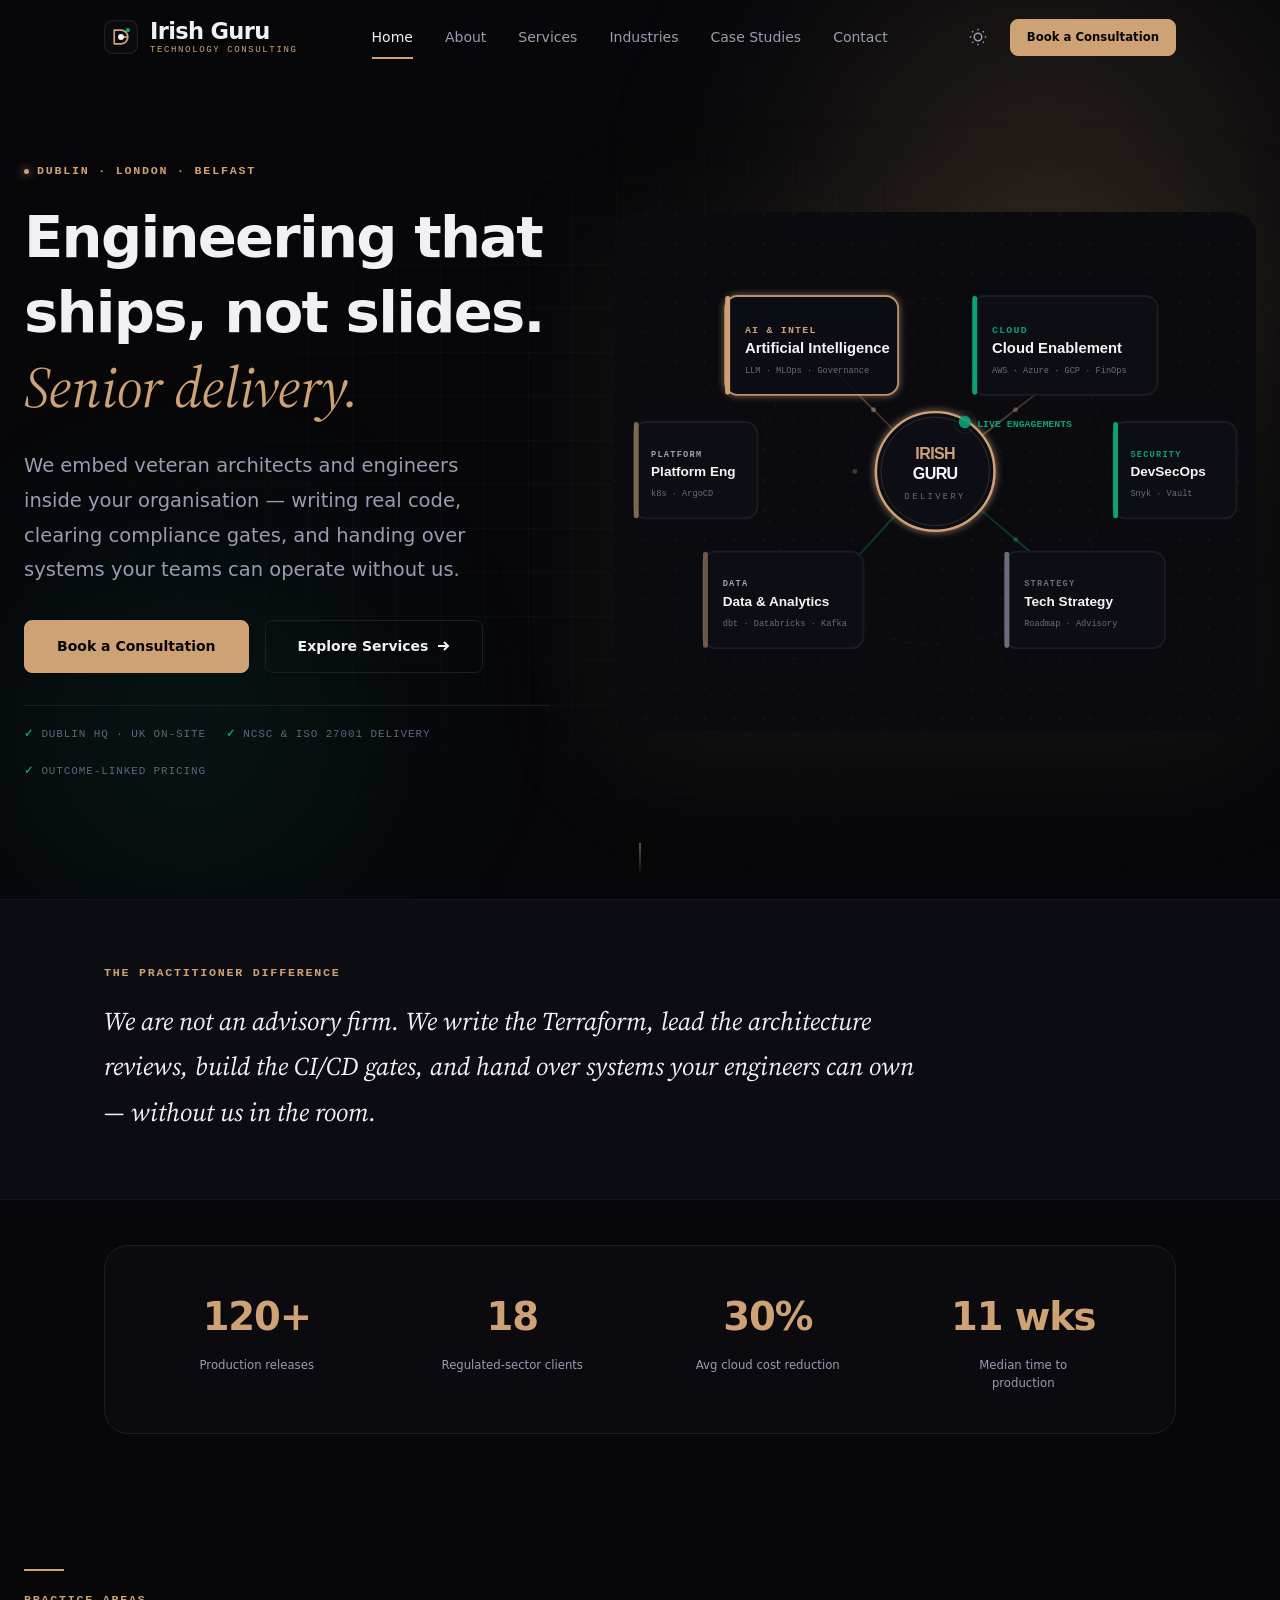
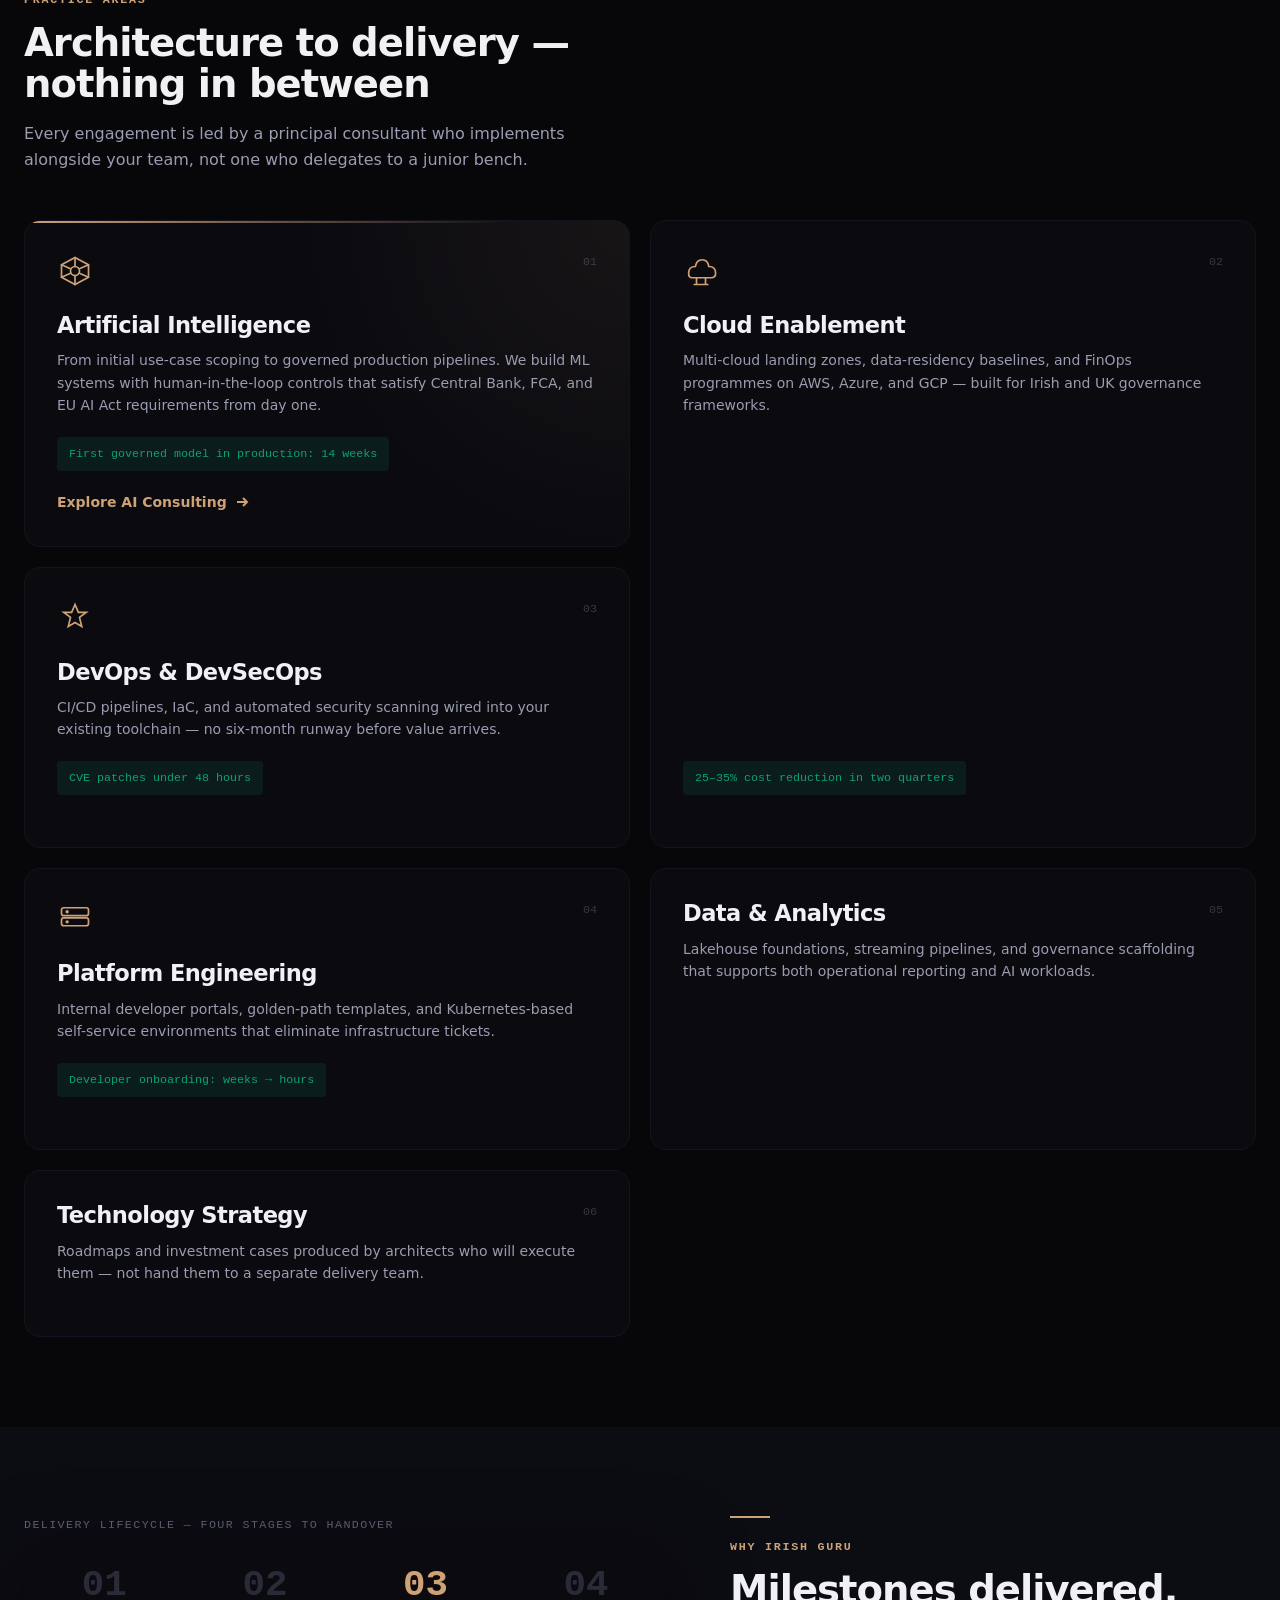
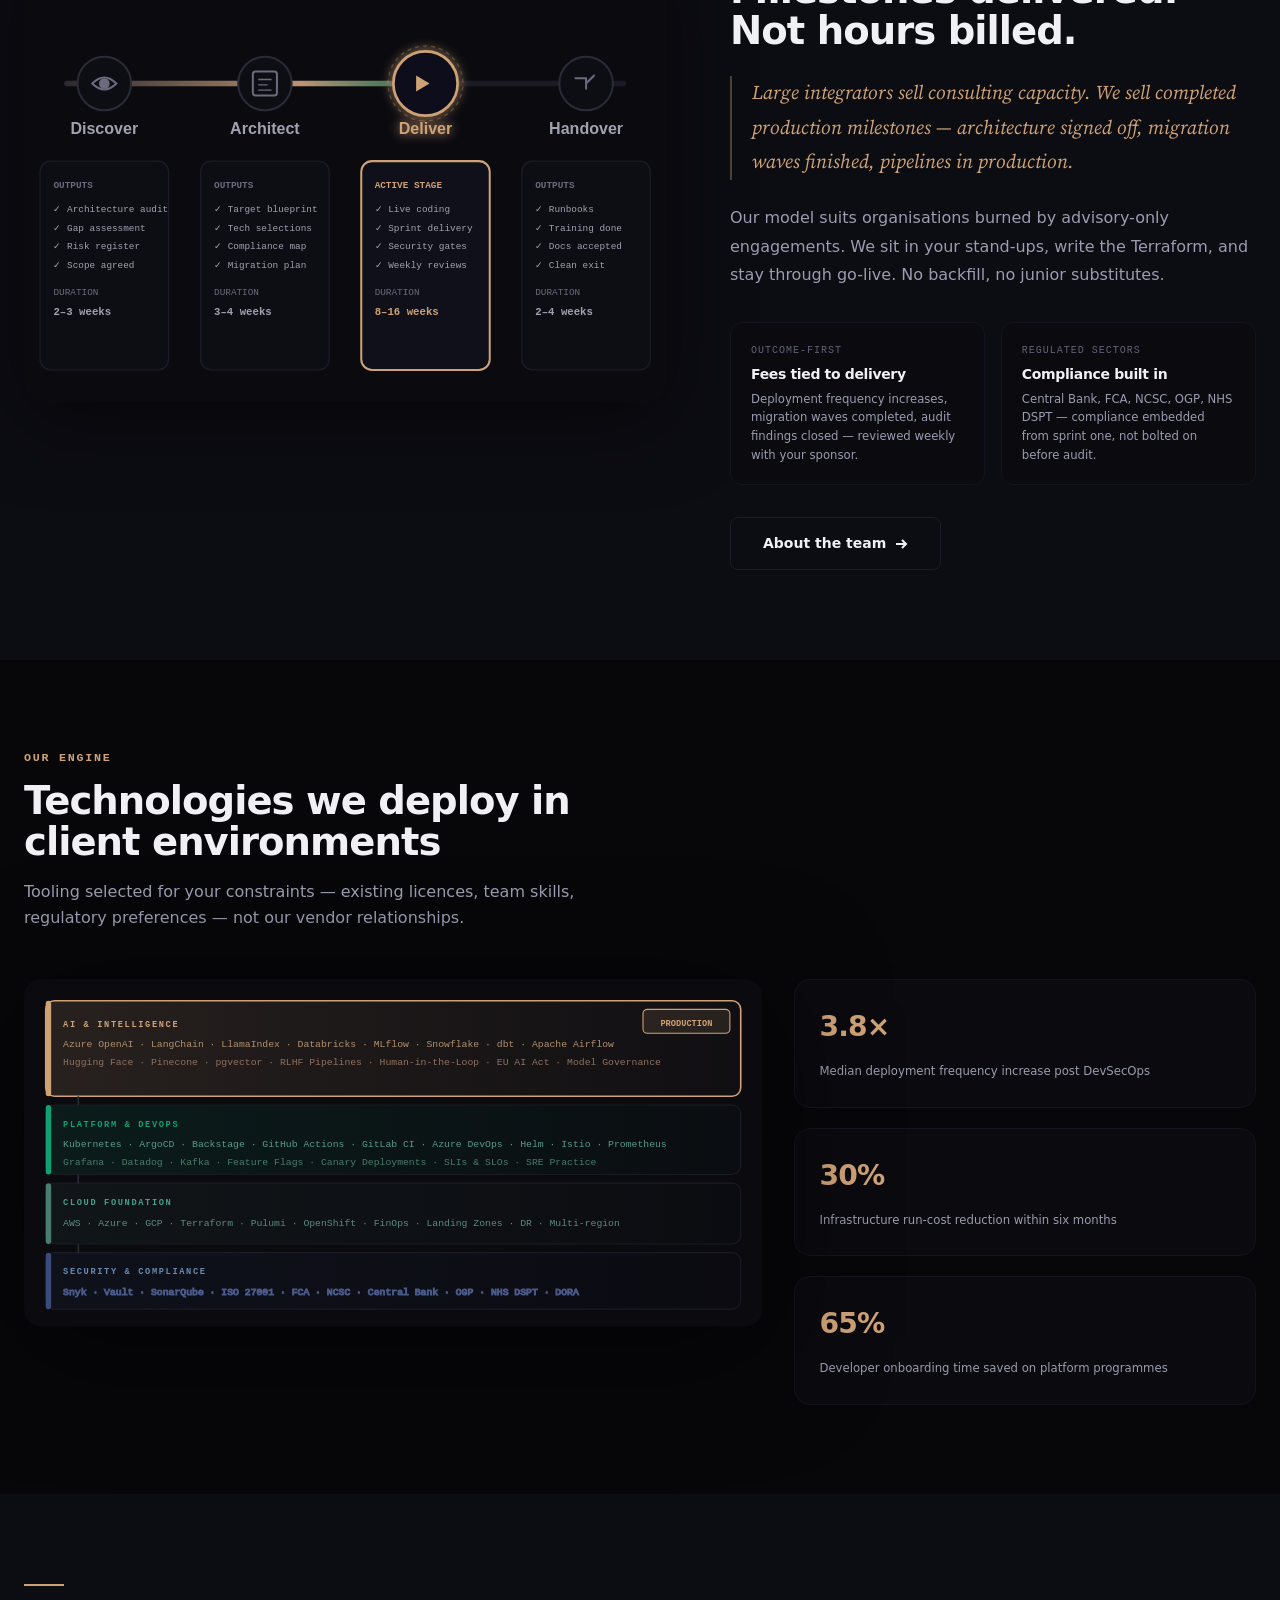
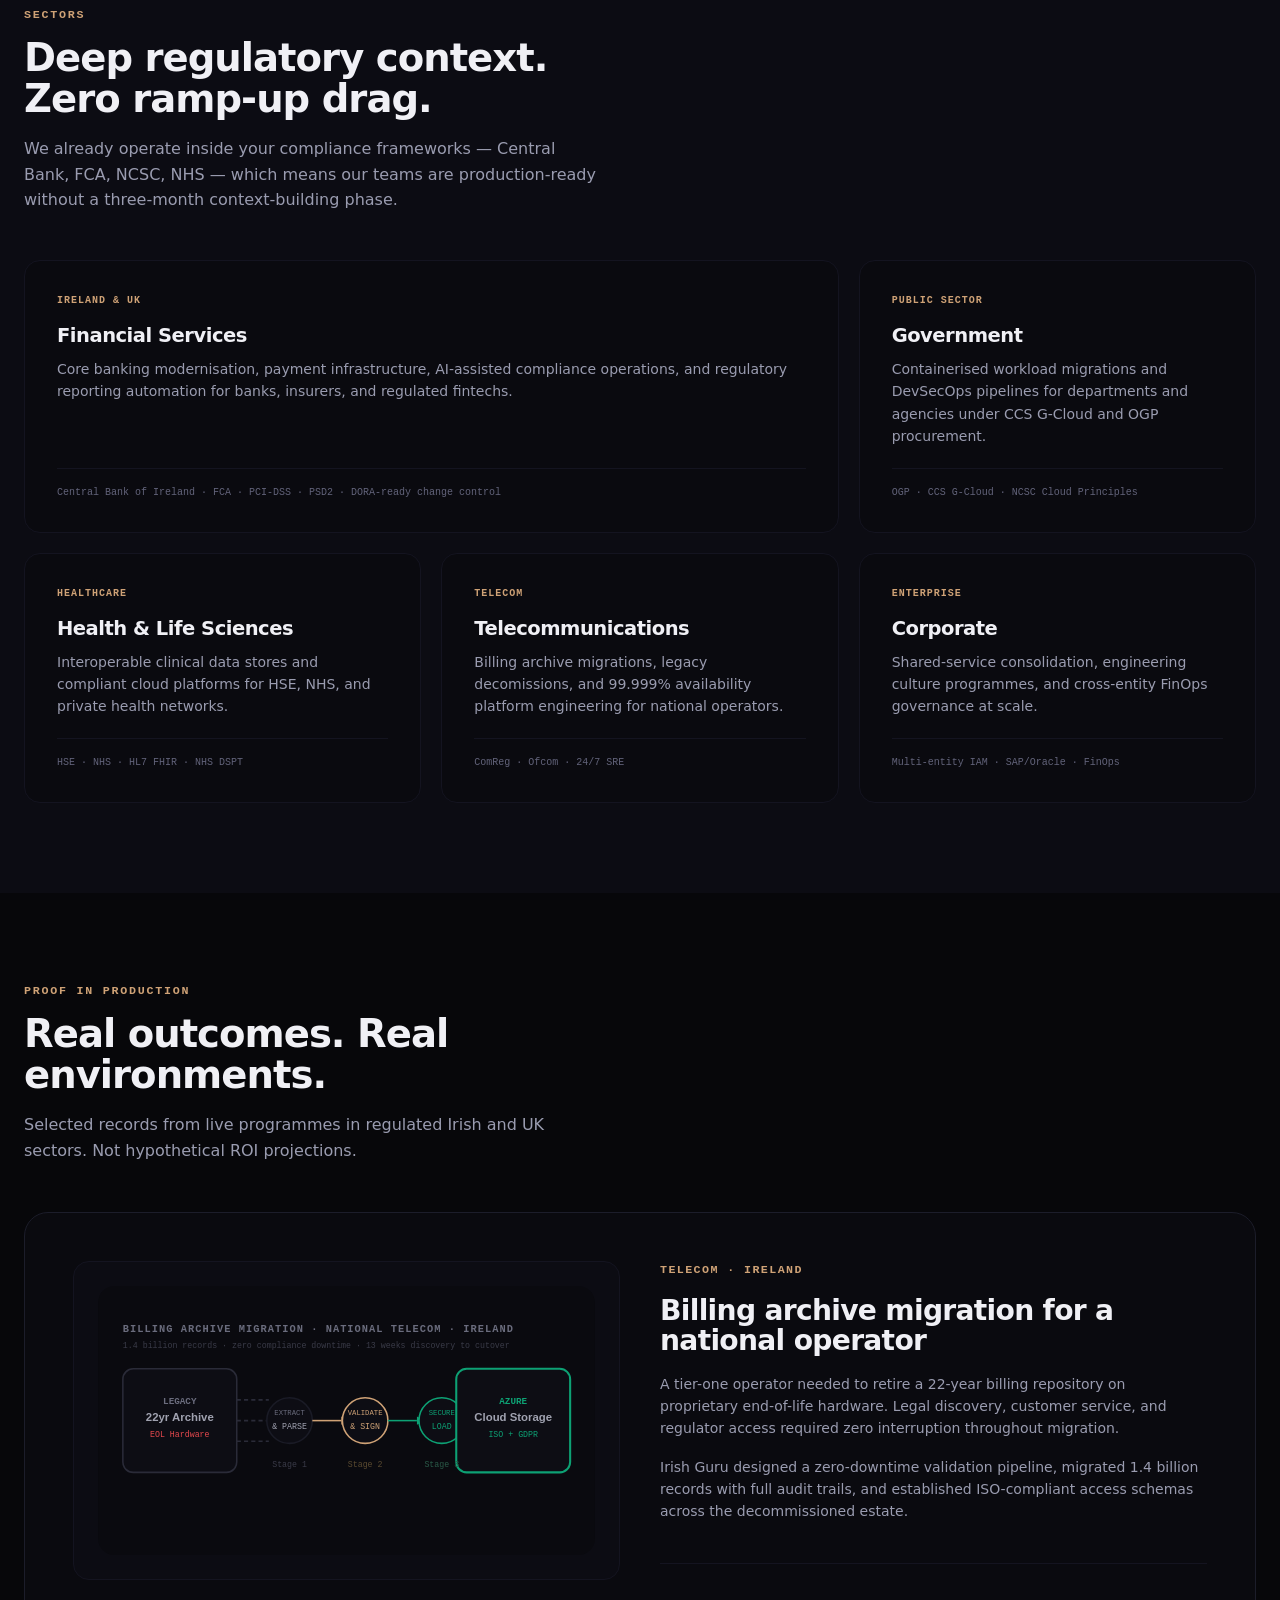
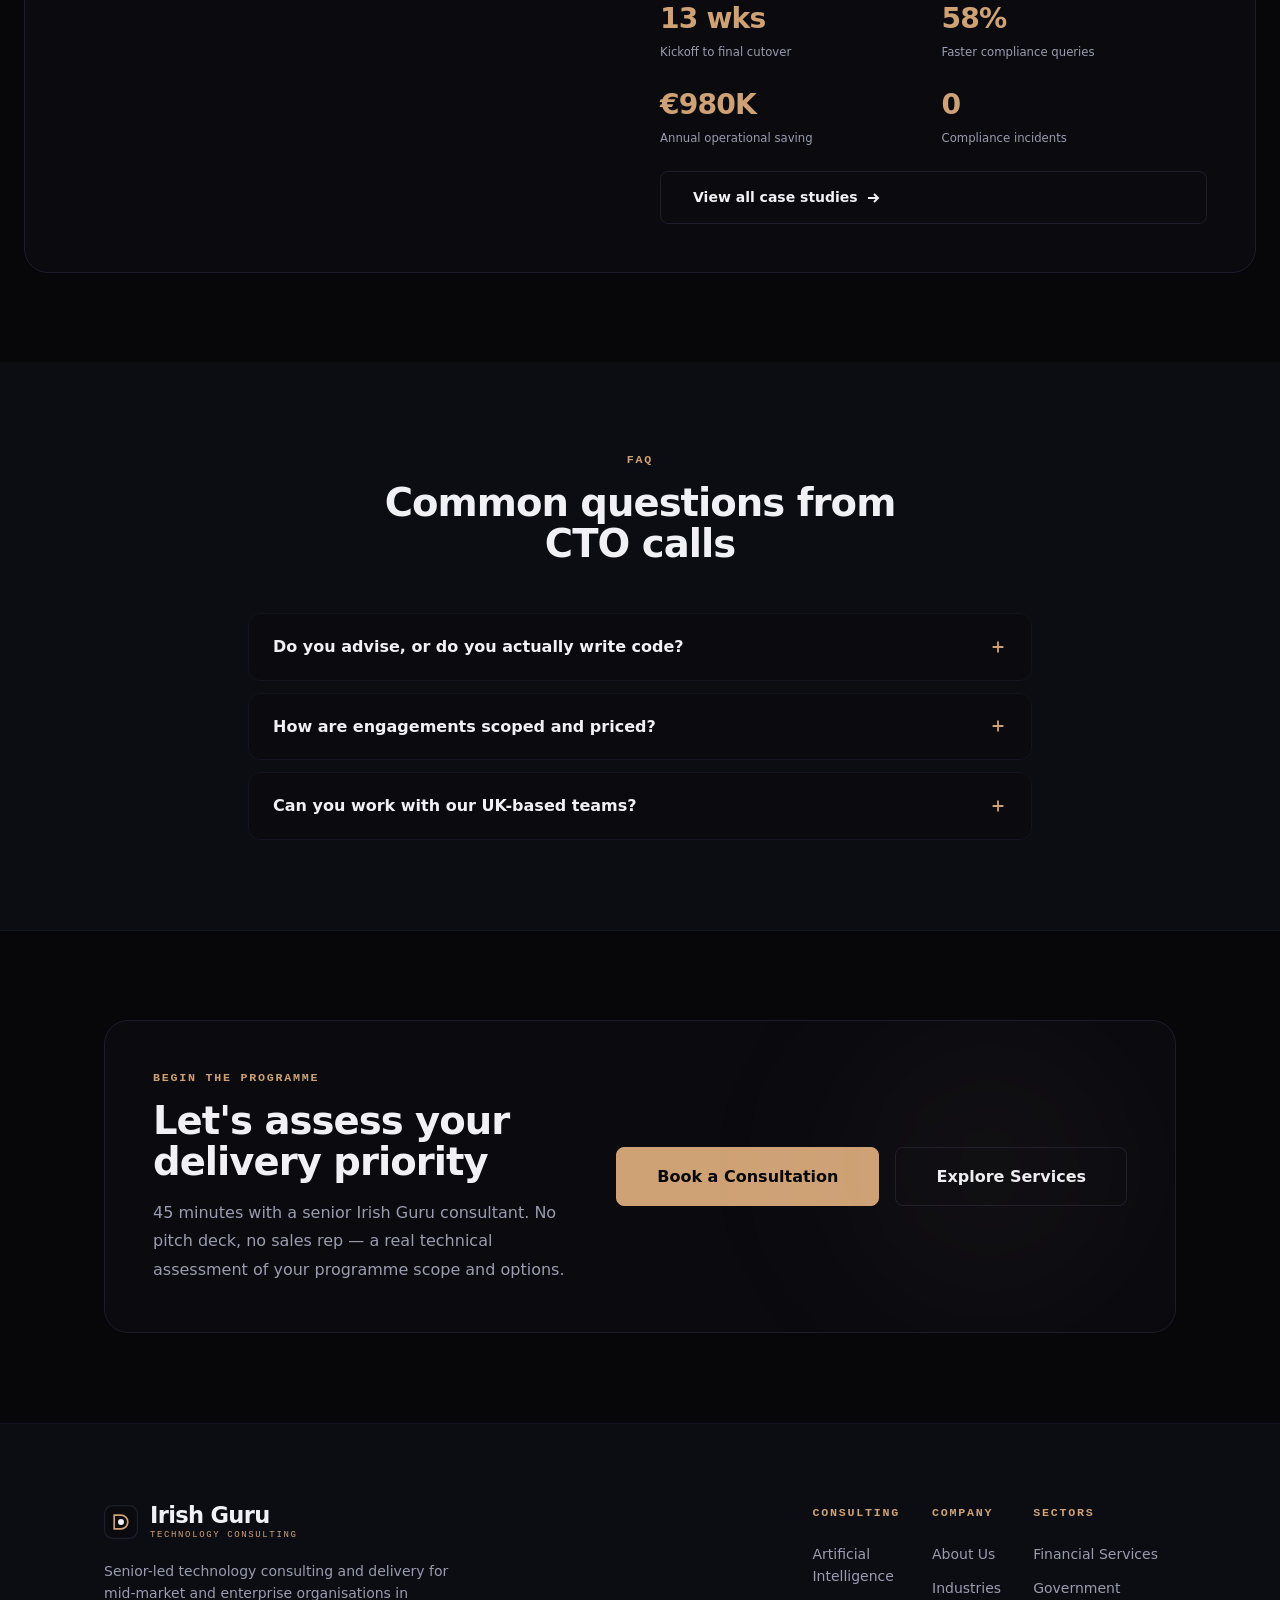
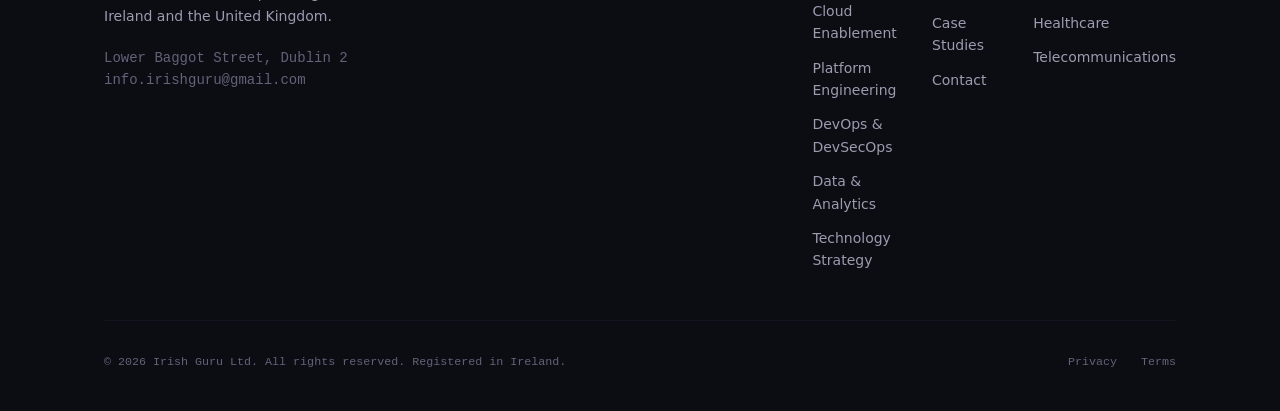
==== commit 09351792: "rebrand: complete ground-up redesign — custom SVG capability network, delivery lifecycle diagram, la" ====
--- a/index.html
+++ b/index.html
@@ -3,51 +3,50 @@
 <head>
   <meta charset="UTF-8">
   <meta name="viewport" content="width=device-width, initial-scale=1.0">
-  <meta name="theme-color" content="#07070a" media="(prefers-color-scheme: dark)">
-  <meta name="theme-color" content="#f9f9fb" media="(prefers-color-scheme: light)">
+  <meta name="theme-color" content="#07070a">
   <link rel="preconnect" href="https://api.fontshare.com" crossorigin>
   <link rel="preconnect" href="https://fonts.googleapis.com">
   <link rel="preconnect" href="https://fonts.gstatic.com" crossorigin>
   <link href="https://api.fontshare.com/v2/css?f[]=satoshi@700,500,400&f[]=cabinet-grotesk@800,700,500&display=swap" rel="stylesheet">
   <link href="https://fonts.googleapis.com/css2?family=Source+Serif+4:ital,opsz,wght@0,8..60,400;0,8..60,600;1,8..60,400&display=swap" rel="stylesheet">
   <title>Irish Guru — Technology Consulting &amp; Delivery</title>
-  <meta name="description" content="Irish Guru embeds senior engineers and architects with Irish and UK organisations to deliver AI, platform engineering, cloud enablement, and secure DevSecOps.">
+  <meta name="description" content="Irish Guru embeds senior engineers with Irish and UK organisations to deliver AI, cloud enablement, DevSecOps, and platform engineering — from architecture to production handover.">
   <meta name="robots" content="index, follow">
   <link rel="canonical" href="https://irishguru.com/">
   <link rel="icon" href="favicon.svg" type="image/svg+xml">
-  
   <meta property="og:type" content="website">
   <meta property="og:site_name" content="Irish Guru">
   <meta property="og:title" content="Irish Guru — Technology Consulting &amp; Delivery">
-  <meta property="og:description" content="Senior-led engineering and consulting delivering cloud, platforms, and AI for mid-market and enterprise organisations in Ireland and the UK.">
+  <meta property="og:description" content="Senior-led engineering for cloud, AI, and platform programmes across Ireland and the UK.">
   <meta property="og:url" content="https://irishguru.com/">
   <meta property="og:image" content="https://irishguru.com/favicon.svg">
-  <meta property="og:locale" content="en_IE">
-  
   <script>
-    (function(){var t=localStorage.getItem('irishguru-theme');if(!t)t='dark';document.documentElement.setAttribute('data-theme',t);})();
+    (function(){
+      var t=localStorage.getItem('irishguru-theme');
+      if(!t)t='dark';
+      document.documentElement.setAttribute('data-theme',t);
+    })();
   </script>
   <link rel="stylesheet" href="css/styles.css">
 </head>
 <body>
   <a href="#main" class="skip-link">Skip to main content</a>
 
-  <!-- --- Header / Navbar ---------------------------------------------------- -->
+  <!-- NAV -->
   <header class="site-header" role="banner">
     <div class="container site-header__inner">
       <a href="./" class="logo" aria-label="Irish Guru — Home">
-        <!-- Custom Abstract Celtic Knot / Cybernetic Golden Logo mark -->
         <svg class="logo__mark" viewBox="0 0 40 40" fill="none" xmlns="http://www.w3.org/2000/svg" aria-hidden="true">
           <rect width="40" height="40" rx="10" fill="var(--color-bg-elevated)"/>
-          <rect x="1" y="1" width="38" height="38" rx="9" stroke="var(--color-border)" stroke-width="1.5"/>
-          <path d="M12 12H20C24.4183 12 28 15.5817 28 20V20C28 24.4183 24.4183 28 20 28H12V12Z" stroke="var(--color-accent)" stroke-width="2.5" stroke-linejoin="round"/>
-          <path d="M20 20H28" stroke="var(--color-accent)" stroke-width="2.5"/>
-          <circle cx="20" cy="20" r="4" fill="var(--color-primary)"/>
+          <rect x="0.75" y="0.75" width="38.5" height="38.5" rx="9.25" stroke="var(--color-border)" stroke-width="1.5"/>
+          <path d="M12 12H20C24.4183 12 28 15.5817 28 20C28 24.4183 24.4183 28 20 28H12V12Z" stroke="var(--color-accent)" stroke-width="2" stroke-linejoin="round" fill="none"/>
+          <path d="M20 20H28" stroke="var(--color-accent)" stroke-width="2"/>
+          <circle cx="20" cy="20" r="3.5" fill="var(--color-primary)"/>
           <circle cx="28" cy="12" r="2.5" fill="var(--color-sage)"/>
         </svg>
         <div class="logo__text">Irish Guru<span>Technology Consulting</span></div>
       </a>
-      <nav class="nav" aria-label="Primary navigation">
+      <nav class="nav" aria-label="Primary">
         <a href="./" class="nav__link" data-nav="home">Home</a>
         <a href="about/" class="nav__link" data-nav="about">About</a>
         <a href="services/" class="nav__link" data-nav="services">Services</a>
@@ -56,15 +55,19 @@
         <a href="contact/" class="nav__link" data-nav="contact">Contact</a>
       </nav>
       <div class="header-actions">
-        <button class="theme-toggle" type="button" aria-label="Switch to dark mode">
+        <button class="theme-toggle" type="button" aria-label="Switch to light mode">
           <svg class="theme-toggle__icon--light" width="18" height="18" viewBox="0 0 24 24" fill="none" stroke="currentColor" stroke-width="2" aria-hidden="true"><circle cx="12" cy="12" r="5"/><path d="M12 1v2M12 21v2M4.22 4.22l1.42 1.42M18.36 18.36l1.42 1.42M1 12h2M21 12h2M4.22 19.78l1.42-1.42M18.36 5.64l1.42-1.42"/></svg>
           <svg class="theme-toggle__icon--dark" width="18" height="18" viewBox="0 0 24 24" fill="none" stroke="currentColor" stroke-width="2" aria-hidden="true"><path d="M21 12.79A9 9 0 1 1 11.21 3 7 7 0 0 0 21 12.79z"/></svg>
         </button>
-        <a href="contact/" class="btn btn--primary btn--sm header-cta">Book a Consultation</a>
-        <button class="menu-toggle" type="button" aria-expanded="false" aria-controls="mobile-nav" aria-label="Open menu"><span class="menu-toggle__bar"></span></button>
+        <a href="contact/" class="btn btn--primary btn--sm">Book a Consultation</a>
+        <button class="menu-toggle" type="button" aria-expanded="false" aria-controls="mobile-nav" aria-label="Open menu">
+          <span class="menu-toggle__bar"></span>
+          <span class="menu-toggle__bar"></span>
+          <span class="menu-toggle__bar"></span>
+        </button>
       </div>
     </div>
-    <nav id="mobile-nav" class="mobile-nav" aria-label="Mobile navigation" aria-hidden="true">
+    <nav id="mobile-nav" class="mobile-nav" aria-label="Mobile" aria-hidden="true">
       <ul class="mobile-nav__list">
         <li><a href="./" class="mobile-nav__link" data-nav="home">Home</a></li>
         <li><a href="about/" class="mobile-nav__link" data-nav="about">About</a></li>
@@ -75,704 +78,823 @@
       </ul>
       <div class="mobile-nav__cta">
         <a href="contact/" class="btn btn--primary btn--lg btn--block">Book a Consultation</a>
-        <a href="services/" class="btn btn--secondary btn--lg btn--block">Explore Services</a>
+        <a href="services/" class="btn btn--ghost btn--lg btn--block">Explore Services</a>
       </div>
     </nav>
   </header>
 
   <main id="main">
-    <!-- --- Premium Cinematic Hero --------------------------------------------- -->
-    <section class="hero hero--apex" aria-labelledby="hero-title">
-      <div class="hero__atmosphere" aria-hidden="true">
-        <div class="hero__light hero__light--key"></div>
-        <div class="hero__light hero__light--fill"></div>
-        <div class="hero__grid-lines"></div>
-        <div class="hero__grain"></div>
+
+    <!-- ═══════════════════════════════════════════
+         HERO
+    ═══════════════════════════════════════════ -->
+    <section class="hero" aria-labelledby="hero-title">
+      <div class="hero__bg" aria-hidden="true">
+        <div class="hero__glow hero__glow--a"></div>
+        <div class="hero__glow hero__glow--b"></div>
+        <div class="hero__grid"></div>
       </div>
 
       <div class="container container--wide">
-        <div class="hero__stage-layout">
-
-          <!-- Left column copy -->
-          <div class="hero__copy-block reveal">
-            <p class="hero__eyeline">
-              <span class="hero__eyeline-dot" aria-hidden="true"></span>
-              Ireland &amp; UK Enterprise Delivery
+        <div class="hero__layout">
+
+          <!-- COPY -->
+          <div class="hero__copy reveal">
+            <p class="hero__overline">
+              <span class="hero__overline-dot" aria-hidden="true"></span>
+              Dublin · London · Belfast
             </p>
-            <h1 id="hero-title" class="hero__headline">
-              <span class="hero__headline-line">Technology that</span>
-              <span class="hero__headline-line">moves from strategy</span>
-              <span class="hero__headline-line hero__headline-line--accent">to production.</span>
+            <h1 id="hero-title" class="hero__h1">
+              <span>Engineering that</span>
+              <span>ships, not slides.</span>
+              <em>Senior delivery.</em>
             </h1>
-            <div class="hero__service-tags" aria-label="Consulting focus areas">
-              <span>AI</span>
-              <span>Cloud</span>
-              <span>Platform Eng</span>
-              <span>DevSecOps</span>
-              <span>Strategy</span>
-            </div>
-            <p class="hero__lede">We embed senior practitioners on the ground to architect modern environments, run complex migrations, and deploy secure AI. No delivery theatre, just working systems.</p>
-            <div class="hero__actions">
-              <a href="contact/" class="btn btn--lg btn--hero-primary">Book a Consultation</a>
-              <a href="services/" class="btn btn--lg btn--hero-ghost">
+            <p class="hero__sub">We embed veteran architects and engineers inside your organisation — writing real code, clearing compliance gates, and handing over systems your teams can operate without us.</p>
+            <div class="hero__ctas">
+              <a href="contact/" class="btn btn--primary btn--lg">Book a Consultation</a>
+              <a href="services/" class="btn btn--ghost btn--lg">
                 Explore Services
-                <svg class="hero__btn-arrow" viewBox="0 0 16 16" fill="none" stroke="currentColor" stroke-width="2" aria-hidden="true"><path d="M3 8h10M9 4l4 4-4 4"/></svg>
+                <svg width="14" height="14" viewBox="0 0 14 14" fill="none" stroke="currentColor" stroke-width="2" aria-hidden="true"><path d="M2 7h10M8 3l4 4-4 4"/></svg>
               </a>
             </div>
-            <ul class="hero__trust">
-              <li>Dublin HQ &amp; UK on-site</li>
-              <li>ISO 27001 compliant Change</li>
+            <ul class="hero__proof">
+              <li>Dublin HQ · UK on-site</li>
+              <li>NCSC &amp; ISO 27001 delivery</li>
               <li>Outcome-linked pricing</li>
             </ul>
           </div>
 
-          <!-- Right column: Premium 3D Bento Grid -->
-          <div class="hero__visual-theater reveal reveal--delay-1">
-            <div class="visual-theater" id="hero-scene" aria-hidden="true">
-              <div class="hero-bento" role="img" aria-label="Irish Guru Capability bento layout showing AI, platform, cloud, security, client renewal, and deployment frequency stats">
-
-                <!-- Card 1: AI & Intelligence -->
-                <article class="hb hb--ai">
-                  <div class="hb__line" aria-hidden="true"></div>
-                  <div class="hb__glow-inner" aria-hidden="true"></div>
-                  <div class="hb__body">
-                    <p class="hb__eye">AI &amp; INTELLIGENCE</p>
-                    <p class="hb__title">LLM orchestration, ML pipelines &amp; predictive analytics for enterprise.</p>
-                    <div class="hb__tags">
-                      <span>Azure OpenAI</span><span>Databricks</span><span>LangChain</span><span>MLflow</span><span>dbt</span>
-                    </div>
-                  </div>
-                  <div class="hb__icon" aria-hidden="true">
-                    <svg viewBox="0 0 24 24" fill="none" stroke="currentColor" stroke-width="1.3" aria-hidden="true">
-                      <circle cx="12" cy="12" r="9.5"/>
-                      <path d="M12 2.5v19M2.5 12h19M6.1 6.1l11.8 11.8M17.9 6.1L6.1 17.9"/>
-                      <circle cx="12" cy="12" r="2.5" fill="currentColor" stroke="none"/>
-                    </svg>
-                  </div>
-                </article>
-
-                <!-- Card 2: Metric client renewal -->
-                <article class="hb hb--metric hb--m1">
-                  <div class="hb__body">
-                    <p class="hb__mnum" data-counter="94" data-counter-suffix="%">94<small>%</small></p>
-                    <p class="hb__mlbl">Client renewal rate</p>
-                    <div class="hb__bar" aria-hidden="true"><div class="hb__bar-fill" style="--w:94%"></div></div>
-                  </div>
-                </article>
-
-                <!-- Card 3: Metric deploy frequency -->
-                <article class="hb hb--metric hb--m2">
-                  <div class="hb__body">
-                    <p class="hb__mnum" data-counter="3.8" data-counter-suffix="×" data-counter-decimals="1">3.8<small>×</small></p>
-                    <p class="hb__mlbl">Deploy frequency increase</p>
-                    <p class="hb__msub">vs industry average</p>
-                    <div class="hb__bar" aria-hidden="true"><div class="hb__bar-fill hb__bar-fill--amber" style="--w:76%"></div></div>
-                  </div>
-                </article>
-
-                <!-- Card 4: Platform Core -->
-                <article class="hb hb--platform">
-                  <div class="hb__line" aria-hidden="true"></div>
-                  <div class="hb__body hb__body--row">
-                    <div class="hb__body-left">
-                      <p class="hb__eye">PLATFORM ENGINEERING</p>
-                      <p class="hb__desc">Kubernetes, GitOps &amp; developer portals.</p>
-                    </div>
-                    <div class="hb__tags">
-                      <span>Kubernetes</span><span>ArgoCD</span><span>Backstage</span><span>Terraform</span>
-                    </div>
-                  </div>
-                </article>
-
-                <!-- Card 5: Cloud Foundation -->
-                <article class="hb hb--cloud">
-                  <div class="hb__line" aria-hidden="true"></div>
-                  <div class="hb__body">
-                    <p class="hb__eye">CLOUD ENABLEMENT</p>
-                    <p class="hb__desc">AWS, Azure &amp; GCP multi-tenant baselines.</p>
-                    <div class="hb__tags">
-                      <span>AWS</span><span>Azure</span><span>GCP</span><span>FinOps</span>
-                    </div>
-                  </div>
-                </article>
-
-                <!-- Card 6: DevSecOps -->
-                <article class="hb hb--devsec">
-                  <div class="hb__line" aria-hidden="true"></div>
-                  <div class="hb__body">
-                    <p class="hb__eye">DEVSECOPS</p>
-                    <p class="hb__desc">Security-first SDLC compliance gates.</p>
-                    <div class="hb__tags">
-                      <span>Snyk</span><span>Vault</span><span>ISO 27001</span>
-                    </div>
-                  </div>
-                </article>
-
-              </div>
-            </div>
-          </div>
-
-        </div>
-      </div>
-
-      <!-- Subtle bottom scrollcue -->
-      <div class="hero__scroll-cue" aria-hidden="true">
-        <div class="hero__scroll-cue__bar"></div>
-      </div>
-    </section>
-
-    <!-- --- Who We Are (Editorial Focus) -------------------------------------- -->
-    <section class="intro-editorial" aria-label="Our core promise">
-      <div class="container intro-editorial__inner reveal">
-        <p class="intro-editorial__label">The Practitioner Difference</p>
-        <p class="intro-editorial__text">We are a senior-only advisory and engineering group for CTOs and IT leaders in Ireland and the UK. Our team embeds directly within your department to ship working architecture, clear compliance gates, and handover fully documented platforms your engineers are excited to own.</p>
-      </div>
-    </section>
-
-    <!-- --- Transformation Metrics Ribbon ------------------------------------ -->
-    <section class="section section--compact" aria-label="Commercial Proof Points">
-      <div class="container">
-        <div class="kpi-ribbon reveal">
-          <div class="kpi-cell">
-            <p class="kpi-cell__val" data-counter="120" data-counter-suffix="+">120+</p>
-            <p class="kpi-cell__lbl">Production releases shipped</p>
-          </div>
-          <div class="kpi-cell">
-            <p class="kpi-cell__val" data-counter="18" data-counter-suffix="">18</p>
-            <p class="kpi-cell__lbl">Regulated-sector clients</p>
-          </div>
-          <div class="kpi-cell">
-            <p class="kpi-cell__val" data-counter="30" data-counter-suffix="%">30%</p>
-            <p class="kpi-cell__lbl">Median cloud run-cost reduction</p>
-          </div>
-          <div class="kpi-cell">
-            <p class="kpi-cell__val" data-counter="11" data-counter-suffix=" wks">11 wks</p>
-            <p class="kpi-cell__lbl">Average time to first live release</p>
-          </div>
-        </div>
-      </div>
-    </section>
-
-    <!-- --- Services Overview -------------------------------------------------- -->
-    <section class="section" id="services" aria-labelledby="services-title">
-      <div class="container container--wide">
-        <header class="section__header section__header--wide reveal">
-          <div class="section__rule" aria-hidden="true"></div>
-          <span class="section__eyebrow">Our Practices</span>
-          <h2 id="services-title" class="section__title">From architecture design to delivery acceleration</h2>
-          <p class="section__desc">Each engagement is scoped around a production outcome, led by a principal consultant who writes code alongside your engineers, rather than lecturing from slide decks.</p>
-        </header>
-
-        <div class="bento reveal">
-          <!-- AI & Intelligence Card -->
-          <article class="bento-card bento-card--featured">
-            <div class="bento-card__icon" aria-hidden="true">
-              <svg viewBox="0 0 24 24" fill="none" stroke="currentColor" stroke-width="1.5" stroke-linecap="round">
-                <path d="M12 2L2 7l10 5 10-5-10-5zM2 17l10 5 10-5M2 12l10 5 10-5"/>
-              </svg>
-            </div>
-            <span class="bento-card__num">01</span>
-            <h3 class="bento-card__title"><a href="services/#ai">Artificial Intelligence</a></h3>
-            <p class="bento-card__desc">Data readying, deployment pipelines, LLM fine-tuning, and robust safety guardrails. We focus on putting compliant model systems into production with automated human-in-the-loop triggers.</p>
-            <p class="bento-card__outcome">Outcome: Governed models live in 14 weeks</p>
-            <a href="services/#ai" class="link-arrow bento-card__link">Explore AI Consulting <svg viewBox="0 0 16 16" fill="none" stroke="currentColor" stroke-width="2" aria-hidden="true"><path d="M3 8h10M9 4l4 4-4 4"/></svg></a>
-          </article>
-
-          <!-- Cloud Enablement -->
-          <article class="bento-card bento-card--tall">
-            <div class="bento-card__icon" aria-hidden="true">
-              <svg viewBox="0 0 24 24" fill="none" stroke="currentColor" stroke-width="1.5">
-                <path d="M18 10h-1.26A8 8 0 109 20h9a5 5 0 000-10z"/>
-              </svg>
-            </div>
-            <span class="bento-card__num">02</span>
-            <h3 class="bento-card__title"><a href="services/#cloud">Cloud Enablement</a></h3>
-            <p class="bento-card__desc">Compliant cloud landing zones, legacy migration execution, and data-residency configuration tailored to Irish and UK regulators.</p>
-            <p class="bento-card__outcome">Outcome: 25–35% infrastructure savings</p>
-          </article>
-
-          <!-- DevOps & DevSecOps -->
-          <article class="bento-card bento-card--half">
-            <div class="bento-card__icon" aria-hidden="true">
-              <svg viewBox="0 0 24 24" fill="none" stroke="currentColor" stroke-width="1.5">
-                <path d="M12 22s8-4 8-10V5l-8-3-8 3v7c0 6 8 10 8 10z"/>
-              </svg>
-            </div>
-            <span class="bento-card__num">03</span>
-            <h3 class="bento-card__title"><a href="services/#devops">DevOps &amp; DevSecOps</a></h3>
-            <p class="bento-card__desc">CI/CD pipelines, Infrastructure as Code, and automated security scanning built directly into release workflows.</p>
-            <p class="bento-card__outcome">Outcome: 48hr vulnerability patches</p>
-          </article>
-
-          <!-- Platform Engineering -->
-          <article class="bento-card bento-card--half">
-            <div class="bento-card__icon" aria-hidden="true">
-              <svg viewBox="0 0 24 24" fill="none" stroke="currentColor" stroke-width="1.5">
-                <rect x="3" y="3" width="7" height="9" rx="1"/>
-                <rect x="14" y="3" width="7" height="5" rx="1"/>
-                <rect x="14" y="12" width="7" height="9" rx="1"/>
-                <rect x="3" y="16" width="7" height="5" rx="1"/>
-              </svg>
-            </div>
-            <span class="bento-card__num">04</span>
-            <h3 class="bento-card__title"><a href="services/#platform">Platform Engineering</a></h3>
-            <p class="bento-card__desc">Internal developer portals, golden path templates, and standardised cloud observability that helps developers deploy independently.</p>
-            <p class="bento-card__outcome">Outcome: Developer onboarding cut by 65%</p>
-          </article>
-
-          <!-- Data & Analytics -->
-          <article class="bento-card bento-card--third">
-            <span class="bento-card__num">05</span>
-            <h3 class="bento-card__title"><a href="services/#data">Data &amp; Analytics</a></h3>
-            <p class="bento-card__desc">Lakehouse setup, secure streaming architectures, data governance, and lineage mappings.</p>
-          </article>
-
-          <!-- Technology Strategy -->
-          <article class="bento-card bento-card--third">
-            <span class="bento-card__num">06</span>
-            <h3 class="bento-card__title"><a href="services/#strategy">Technology Strategy</a></h3>
-            <p class="bento-card__desc">Engineering roadmaps and migration plans built on real deployment experience.</p>
-          </article>
-
-          <!-- Full Catalog Card -->
-          <article class="bento-card bento-card--third">
-            <h3 class="bento-card__title"><a href="services/">View All Work</a></h3>
-            <p class="bento-card__desc">Automated testing, containerization, legacy modernization, and engineering culture programs.</p>
-            <a href="services/" class="link-arrow bento-card__link">Explore Catalog <svg viewBox="0 0 16 16" fill="none" stroke="currentColor" stroke-width="2" aria-hidden="true"><path d="M3 8h10M9 4l4 4-4 4"/></svg></a>
-          </article>
-        </div>
-      </div>
-    </section>
-
-    <!-- --- Why Us / Transformation Lifecycle ---------------------------------- -->
-    <section class="story-spotlight story-spotlight--void" id="why" aria-labelledby="why-title">
-      <div class="container container--wide">
-        <div class="story-spotlight__grid story-spotlight__grid--reverse">
-          
-          <!-- Visual Column: GORGEOUS Custom Inline SVG Diagrams -->
-          <div class="story-spotlight__visual">
-            <div class="story-visual reveal">
-              <!-- Custom Inline SVG: Delivery Lifecycle Diagram -->
-              <svg class="diagram-stage" viewBox="0 0 560 300" fill="none" xmlns="http://www.w3.org/2000/svg" aria-label="Transformation delivery lifecycle showing 4 steps from discovery to handover">
-                <!-- Background grid patterns -->
+          <!-- VISUAL: Custom Architectural Capability Network -->
+          <div class="hero__visual reveal reveal--delay-1" aria-hidden="true">
+            <div class="cap-network">
+              <svg class="cap-network__svg" viewBox="0 0 520 420" fill="none" xmlns="http://www.w3.org/2000/svg" role="img" aria-label="Irish Guru capability services network diagram">
                 <defs>
-                  <pattern id="dot-grid" x="0" y="0" width="16" height="16" patternUnits="userSpaceOnUse">
-                    <circle cx="2" cy="2" r="1" fill="var(--color-border)" opacity="0.3"/>
+                  <!-- Glow filter -->
+                  <filter id="glow-gold" x="-50%" y="-50%" width="200%" height="200%">
+                    <feGaussianBlur stdDeviation="3" result="blur"/>
+                    <feMerge><feMergeNode in="blur"/><feMergeNode in="SourceGraphic"/></feMerge>
+                  </filter>
+                  <filter id="glow-sage" x="-50%" y="-50%" width="200%" height="200%">
+                    <feGaussianBlur stdDeviation="2" result="blur"/>
+                    <feMerge><feMergeNode in="blur"/><feMergeNode in="SourceGraphic"/></feMerge>
+                  </filter>
+                  <!-- Gradient for connector lines -->
+                  <linearGradient id="conn-a" x1="0" y1="0" x2="1" y2="0">
+                    <stop offset="0%" stop-color="#cfa276" stop-opacity="0.5"/>
+                    <stop offset="100%" stop-color="#cfa276" stop-opacity="0.08"/>
+                  </linearGradient>
+                  <linearGradient id="conn-b" x1="0" y1="0" x2="1" y2="0">
+                    <stop offset="0%" stop-color="#0da174" stop-opacity="0.12"/>
+                    <stop offset="100%" stop-color="#0da174" stop-opacity="0.5"/>
+                  </linearGradient>
+                  <linearGradient id="conn-c" x1="0" y1="1" x2="0" y2="0">
+                    <stop offset="0%" stop-color="#cfa276" stop-opacity="0.1"/>
+                    <stop offset="100%" stop-color="#cfa276" stop-opacity="0.4"/>
+                  </linearGradient>
+                  <!-- Background pattern -->
+                  <pattern id="hero-dots" x="0" y="0" width="24" height="24" patternUnits="userSpaceOnUse">
+                    <circle cx="1.5" cy="1.5" r="1" fill="#1a1b26" opacity="0.8"/>
                   </pattern>
                 </defs>
-                <rect width="100%" height="100%" fill="url(#dot-grid)" rx="12" opacity="0.5"/>
-                
-                <!-- Connector Arrow Lines -->
-                <path d="M125 150 H180" stroke="var(--color-border)" stroke-width="2" stroke-dasharray="4 4"/>
-                <path d="M255 150 H310" stroke="var(--color-border)" stroke-width="2" stroke-dasharray="4 4"/>
-                <path d="M385 150 H440" stroke="var(--color-border)" stroke-width="2" stroke-dasharray="4 4"/>
-
-                <!-- Stage 1 Nodes -->
-                <g class="diagram-node" data-tip-id="tip-discover">
-                  <rect x="40" y="110" width="85" height="80" rx="8" fill="var(--color-bg-elevated)" stroke="var(--color-accent-line)" stroke-width="1.5"/>
-                  <text x="82" y="145" fill="var(--color-accent)" font-family="var(--font-mono)" font-size="10" font-weight="700" text-anchor="middle">STAGE 01</text>
-                  <text x="82" y="165" fill="var(--color-primary)" font-family="var(--font-display)" font-size="12" font-weight="600" text-anchor="middle">Discover</text>
+
+                <!-- Background -->
+                <rect width="520" height="420" rx="20" fill="#0a0a0f"/>
+                <rect width="520" height="420" rx="20" fill="url(#hero-dots)" opacity="0.7"/>
+
+                <!-- Subtle ambient glow rings -->
+                <circle cx="260" cy="210" r="140" stroke="#cfa276" stroke-width="1" stroke-dasharray="4 8" opacity="0.06"/>
+                <circle cx="260" cy="210" r="190" stroke="#0da174" stroke-width="1" stroke-dasharray="2 12" opacity="0.04"/>
+
+                <!-- ── CONNECTOR LINES ── -->
+                <!-- Center → AI -->
+                <path d="M260 210 L160 110" stroke="url(#conn-a)" stroke-width="1.5"/>
+                <!-- Center → Cloud -->
+                <path d="M260 210 L390 110" stroke="url(#conn-a)" stroke-width="1.5"/>
+                <!-- Center → Platform -->
+                <path d="M260 210 L130 210" stroke="url(#conn-c)" stroke-width="1.5"/>
+                <!-- Center → DevSecOps -->
+                <path d="M260 210 L390 210" stroke="url(#conn-b)" stroke-width="1.5"/>
+                <!-- Center → Data -->
+                <path d="M260 210 L160 320" stroke="url(#conn-b)" stroke-width="1.5"/>
+                <!-- Center → Strategy -->
+                <path d="M260 210 L390 320" stroke="url(#conn-b)" stroke-width="1.5"/>
+
+                <!-- Small data-flow dots on lines -->
+                <circle cx="210" cy="160" r="2" fill="#cfa276" opacity="0.5"/>
+                <circle cx="325" cy="160" r="2" fill="#cfa276" opacity="0.4"/>
+                <circle cx="195" cy="210" r="2" fill="#cfa276" opacity="0.3"/>
+                <circle cx="325" cy="265" r="2" fill="#0da174" opacity="0.4"/>
+
+                <!-- ── CENTRAL NODE: Irish Guru ── -->
+                <circle cx="260" cy="210" r="48" fill="#0d0d14" stroke="#cfa276" stroke-width="2" filter="url(#glow-gold)"/>
+                <circle cx="260" cy="210" r="44" fill="none" stroke="#cfa276" stroke-width="0.5" opacity="0.3"/>
+                <!-- IG monogram -->
+                <text x="260" y="200" text-anchor="middle" fill="#cfa276" font-family="'Cabinet Grotesk', sans-serif" font-size="13" font-weight="800" letter-spacing="-0.5">IRISH</text>
+                <text x="260" y="216" text-anchor="middle" fill="#f4f4f7" font-family="'Cabinet Grotesk', sans-serif" font-size="13" font-weight="800" letter-spacing="-0.5">GURU</text>
+                <text x="260" y="232" text-anchor="middle" fill="#6a6c7d" font-family="monospace" font-size="7" letter-spacing="2">DELIVERY</text>
+
+                <!-- ── SATELLITE NODES ── -->
+
+                <!-- AI & Intelligence (top-left) -->
+                <g>
+                  <rect x="90" y="68" width="140" height="80" rx="10" fill="#0d0d14" stroke="#cfa276" stroke-width="1.5" filter="url(#glow-gold)" opacity="0.9"/>
+                  <rect x="90" y="68" width="4" height="80" rx="2" fill="#cfa276"/>
+                  <text x="106" y="98" fill="#cfa276" font-family="monospace" font-size="8" font-weight="700" letter-spacing="1">AI &amp; INTEL</text>
+                  <text x="106" y="114" fill="#f4f4f7" font-family="'Cabinet Grotesk', sans-serif" font-size="12" font-weight="600">Artificial Intelligence</text>
+                  <text x="106" y="130" fill="#6a6c7d" font-family="monospace" font-size="7">LLM · MLOps · Governance</text>
                 </g>
 
-                <!-- Stage 2 Nodes -->
-                <g class="diagram-node" data-tip-id="tip-architect">
-                  <rect x="180" y="110" width="85" height="80" rx="8" fill="var(--color-bg-elevated)" stroke="var(--color-border)" stroke-width="1.5"/>
-                  <text x="222" y="145" fill="var(--color-text-subtle)" font-family="var(--font-mono)" font-size="10" font-weight="700" text-anchor="middle">STAGE 02</text>
-                  <text x="222" y="165" fill="var(--color-primary)" font-family="var(--font-display)" font-size="12" font-weight="600" text-anchor="middle">Architect</text>
+                <!-- Cloud Enablement (top-right) -->
+                <g>
+                  <rect x="290" y="68" width="150" height="80" rx="10" fill="#0d0d14" stroke="#1a1b26" stroke-width="1.5"/>
+                  <rect x="290" y="68" width="4" height="80" rx="2" fill="#0da174"/>
+                  <text x="306" y="98" fill="#0da174" font-family="monospace" font-size="8" font-weight="700" letter-spacing="1">CLOUD</text>
+                  <text x="306" y="114" fill="#f4f4f7" font-family="'Cabinet Grotesk', sans-serif" font-size="12" font-weight="600">Cloud Enablement</text>
+                  <text x="306" y="130" fill="#6a6c7d" font-family="monospace" font-size="7">AWS · Azure · GCP · FinOps</text>
                 </g>
 
-                <!-- Stage 3 Nodes (Active / Highlighted) -->
-                <g class="diagram-node" data-tip-id="tip-deliver">
-                  <rect x="310" y="105" width="85" height="90" rx="8" fill="var(--color-bg-accent)" stroke="var(--color-accent)" stroke-width="2"/>
-                  <text x="352" y="140" fill="var(--color-accent)" font-family="var(--font-mono)" font-size="10" font-weight="700" text-anchor="middle">STAGE 03</text>
-                  <text x="352" y="160" fill="var(--color-primary)" font-family="var(--font-display)" font-size="13" font-weight="700" text-anchor="middle">Deliver</text>
-                  <text x="352" y="175" fill="var(--color-sage)" font-family="var(--font-mono)" font-size="8" font-weight="600" text-anchor="middle">ACTIVE</text>
+                <!-- Platform Engineering (left) -->
+                <g>
+                  <rect x="16" y="170" width="100" height="78" rx="10" fill="#0d0d14" stroke="#1a1b26" stroke-width="1.5"/>
+                  <rect x="16" y="170" width="4" height="78" rx="2" fill="#cfa276" opacity="0.6"/>
+                  <text x="30" y="198" fill="#a0a2b0" font-family="monospace" font-size="7" font-weight="700" letter-spacing="1">PLATFORM</text>
+                  <text x="30" y="214" fill="#f4f4f7" font-family="'Cabinet Grotesk', sans-serif" font-size="11" font-weight="600">Platform Eng</text>
+                  <text x="30" y="230" fill="#6a6c7d" font-family="monospace" font-size="7">k8s · ArgoCD</text>
                 </g>
 
-                <!-- Stage 4 Nodes -->
-                <g class="diagram-node" data-tip-id="tip-handover">
-                  <rect x="440" y="110" width="85" height="80" rx="8" fill="var(--color-bg-elevated)" stroke="var(--color-border)" stroke-width="1.5"/>
-                  <text x="482" y="145" fill="var(--color-text-subtle)" font-family="var(--font-mono)" font-size="10" font-weight="700" text-anchor="middle">STAGE 04</text>
-                  <text x="482" y="165" fill="var(--color-primary)" font-family="var(--font-display)" font-size="12" font-weight="600" text-anchor="middle">Handover</text>
+                <!-- DevSecOps (right) -->
+                <g>
+                  <rect x="404" y="170" width="100" height="78" rx="10" fill="#0d0d14" stroke="#1a1b26" stroke-width="1.5"/>
+                  <rect x="404" y="170" width="4" height="78" rx="2" fill="#0da174"/>
+                  <text x="418" y="198" fill="#0da174" font-family="monospace" font-size="7" font-weight="700" letter-spacing="1">SECURITY</text>
+                  <text x="418" y="214" fill="#f4f4f7" font-family="'Cabinet Grotesk', sans-serif" font-size="11" font-weight="600">DevSecOps</text>
+                  <text x="418" y="230" fill="#6a6c7d" font-family="monospace" font-size="7">Snyk · Vault</text>
                 </g>
+
+                <!-- Data & Analytics (bottom-left) -->
+                <g>
+                  <rect x="72" y="275" width="130" height="78" rx="10" fill="#0d0d14" stroke="#1a1b26" stroke-width="1.5"/>
+                  <rect x="72" y="275" width="4" height="78" rx="2" fill="#cfa276" opacity="0.5"/>
+                  <text x="88" y="303" fill="#a0a2b0" font-family="monospace" font-size="7" font-weight="700" letter-spacing="1">DATA</text>
+                  <text x="88" y="319" fill="#f4f4f7" font-family="'Cabinet Grotesk', sans-serif" font-size="11" font-weight="600">Data &amp; Analytics</text>
+                  <text x="88" y="335" fill="#6a6c7d" font-family="monospace" font-size="7">dbt · Databricks · Kafka</text>
+                </g>
+
+                <!-- Strategy (bottom-right) -->
+                <g>
+                  <rect x="316" y="275" width="130" height="78" rx="10" fill="#0d0d14" stroke="#1a1b26" stroke-width="1.5"/>
+                  <rect x="316" y="275" width="4" height="78" rx="2" fill="#6a6c7d"/>
+                  <text x="332" y="303" fill="#6a6c7d" font-family="monospace" font-size="7" font-weight="700" letter-spacing="1">STRATEGY</text>
+                  <text x="332" y="319" fill="#f4f4f7" font-family="'Cabinet Grotesk', sans-serif" font-size="11" font-weight="600">Tech Strategy</text>
+                  <text x="332" y="335" fill="#6a6c7d" font-family="monospace" font-size="7">Roadmap · Advisory</text>
+                </g>
+
+                <!-- Live status badge -->
+                <circle cx="284" cy="170" r="5" fill="#0da174" opacity="0.9"/>
+                <circle cx="284" cy="170" r="8" stroke="#0da174" stroke-width="1" opacity="0.3">
+                  <animate attributeName="r" values="6;10;6" dur="2s" repeatCount="indefinite"/>
+                  <animate attributeName="opacity" values="0.4;0;0.4" dur="2s" repeatCount="indefinite"/>
+                </circle>
+                <text x="294" y="174" fill="#0da174" font-family="monospace" font-size="8" font-weight="700">LIVE ENGAGEMENTS</text>
+
               </svg>
-              <span class="story-visual__caption">Delivery Lifecycle Framework</span>
-            </div>
-          </div>
-
-          <!-- Copy Column -->
-          <div class="reveal reveal--delay-1 story-spotlight__copy">
-            <div class="section__rule" aria-hidden="true"></div>
-            <span class="section__eyebrow">The Engagement Model</span>
-            <h2 id="why-title" class="section__title story-spotlight__title">Completed milestones — not hours billed</h2>
-            <blockquote class="editorial-quote">Integrators sell consulting capacity. We sell completed production objectives — regulatory architectures signed off, migrations finished, and pipelines hardened.</blockquote>
-            <p class="story-spotlight__lede">Our engagement maturity framework ensures that we stay in lock-step with your commercial priorities. We integrate directly into your daily routines, write the real codebase, and secure everything before exiting.</p>
-
-            <div class="maturity-ladder" aria-label="Maturity step process">
-              <div class="maturity-ladder__step">
-                <span class="maturity-ladder__num">1</span>
-                <span class="maturity-ladder__label">Map existing dependencies &amp; identify bottlenecks</span>
-                <span class="maturity-ladder__badge">Discover</span>
+            </div>
+          </div>
+
+        </div>
+      </div>
+
+      <div class="hero__scroll" aria-hidden="true"><div class="hero__scroll-bar"></div></div>
+    </section>
+
+    <!-- ═══════════════════════════════════════════
+         INTRO EDITORIAL POSITIONING
+    ═══════════════════════════════════════════ -->
+    <section class="intro-band" aria-label="Positioning statement">
+      <div class="container reveal">
+        <p class="intro-band__eyebrow">The Practitioner Difference</p>
+        <p class="intro-band__pull">We are not an advisory firm. We write the Terraform, lead the architecture reviews, build the CI/CD gates, and hand over systems your engineers can own — without us in the room.</p>
+      </div>
+    </section>
+
+    <!-- ═══════════════════════════════════════════
+         PROOF STRIP
+    ═══════════════════════════════════════════ -->
+    <section class="section section--compact" aria-label="Delivery track record">
+      <div class="container">
+        <div class="proof-strip reveal">
+          <div class="proof-strip__cell">
+            <span class="proof-strip__val" data-counter="120" data-counter-suffix="+">120+</span>
+            <span class="proof-strip__lbl">Production releases</span>
+          </div>
+          <div class="proof-strip__cell">
+            <span class="proof-strip__val" data-counter="18" data-counter-suffix="">18</span>
+            <span class="proof-strip__lbl">Regulated-sector clients</span>
+          </div>
+          <div class="proof-strip__cell">
+            <span class="proof-strip__val" data-counter="30" data-counter-suffix="%">30%</span>
+            <span class="proof-strip__lbl">Avg cloud cost reduction</span>
+          </div>
+          <div class="proof-strip__cell">
+            <span class="proof-strip__val" data-counter="11" data-counter-suffix=" wks">11 wks</span>
+            <span class="proof-strip__lbl">Median time to production</span>
+          </div>
+        </div>
+      </div>
+    </section>
+
+    <!-- ═══════════════════════════════════════════
+         SERVICES OVERVIEW
+    ═══════════════════════════════════════════ -->
+    <section class="section" id="services" aria-labelledby="services-heading">
+      <div class="container container--wide">
+        <header class="section-hd reveal">
+          <div class="section-hd__rule" aria-hidden="true"></div>
+          <p class="section-hd__eye">Practice Areas</p>
+          <h2 id="services-heading" class="section-hd__title">Architecture to delivery — nothing in between</h2>
+          <p class="section-hd__sub">Every engagement is led by a principal consultant who implements alongside your team, not one who delegates to a junior bench.</p>
+        </header>
+
+        <!-- ASYMMETRIC SERVICES LAYOUT -->
+        <div class="services-mosaic reveal">
+
+          <!-- Featured: AI -->
+          <article class="svc-card svc-card--featured" id="ai-preview">
+            <div class="svc-card__accent" aria-hidden="true"></div>
+            <span class="svc-card__num">01</span>
+            <div class="svc-card__icon" aria-hidden="true">
+              <svg viewBox="0 0 32 32" fill="none" stroke="currentColor" stroke-width="1.5" stroke-linecap="round">
+                <path d="M16 4L28 10.5V21.5L16 28L4 21.5V10.5L16 4Z"/>
+                <circle cx="16" cy="16" r="4"/>
+                <path d="M16 4v8M28 10.5l-8 3.5M28 21.5L20 18M16 28v-8M4 21.5l8-3.5M4 10.5l8 3.5"/>
+              </svg>
+            </div>
+            <h3 class="svc-card__title"><a href="services/#ai">Artificial Intelligence</a></h3>
+            <p class="svc-card__desc">From initial use-case scoping to governed production pipelines. We build ML systems with human-in-the-loop controls that satisfy Central Bank, FCA, and EU AI Act requirements from day one.</p>
+            <p class="svc-card__metric">First governed model in production: 14 weeks</p>
+            <a href="services/#ai" class="svc-card__link">
+              Explore AI Consulting
+              <svg width="14" height="14" viewBox="0 0 14 14" fill="none" stroke="currentColor" stroke-width="2" aria-hidden="true"><path d="M2 7h10M8 3l4 4-4 4"/></svg>
+            </a>
+          </article>
+
+          <!-- Cloud -->
+          <article class="svc-card svc-card--tall">
+            <span class="svc-card__num">02</span>
+            <div class="svc-card__icon" aria-hidden="true">
+              <svg viewBox="0 0 32 32" fill="none" stroke="currentColor" stroke-width="1.5" stroke-linecap="round">
+                <path d="M8 22Q5 22 5 18Q5 12 11 12Q12 6 17 6Q22 6 23 12Q29 12 29 18Q29 22 25 22Z"/>
+                <path d="M12 28V22M20 22V28M10 28h12"/>
+              </svg>
+            </div>
+            <h3 class="svc-card__title"><a href="services/#cloud">Cloud Enablement</a></h3>
+            <p class="svc-card__desc">Multi-cloud landing zones, data-residency baselines, and FinOps programmes on AWS, Azure, and GCP — built for Irish and UK governance frameworks.</p>
+            <p class="svc-card__metric">25–35% cost reduction in two quarters</p>
+          </article>
+
+          <!-- DevOps + DevSecOps -->
+          <article class="svc-card">
+            <span class="svc-card__num">03</span>
+            <div class="svc-card__icon" aria-hidden="true">
+              <svg viewBox="0 0 32 32" fill="none" stroke="currentColor" stroke-width="1.5" stroke-linecap="round">
+                <path d="M16 4l-3 7H6l6 4.5-2 8L16 20l6 3.5-2-8L26 11h-7L16 4Z"/>
+              </svg>
+            </div>
+            <h3 class="svc-card__title"><a href="services/#devops">DevOps &amp; DevSecOps</a></h3>
+            <p class="svc-card__desc">CI/CD pipelines, IaC, and automated security scanning wired into your existing toolchain — no six-month runway before value arrives.</p>
+            <p class="svc-card__metric">CVE patches under 48 hours</p>
+          </article>
+
+          <!-- Platform -->
+          <article class="svc-card">
+            <span class="svc-card__num">04</span>
+            <div class="svc-card__icon" aria-hidden="true">
+              <svg viewBox="0 0 32 32" fill="none" stroke="currentColor" stroke-width="1.5" stroke-linecap="round">
+                <rect x="4" y="6" width="24" height="7" rx="2"/>
+                <rect x="4" y="15" width="24" height="7" rx="2"/>
+                <circle cx="9" cy="9.5" r="1.5" fill="currentColor" stroke="none"/>
+                <circle cx="9" cy="18.5" r="1.5" fill="currentColor" stroke="none"/>
+              </svg>
+            </div>
+            <h3 class="svc-card__title"><a href="services/#platform">Platform Engineering</a></h3>
+            <p class="svc-card__desc">Internal developer portals, golden-path templates, and Kubernetes-based self-service environments that eliminate infrastructure tickets.</p>
+            <p class="svc-card__metric">Developer onboarding: weeks → hours</p>
+          </article>
+
+          <!-- Data -->
+          <article class="svc-card svc-card--half">
+            <span class="svc-card__num">05</span>
+            <h3 class="svc-card__title"><a href="services/#data">Data &amp; Analytics</a></h3>
+            <p class="svc-card__desc">Lakehouse foundations, streaming pipelines, and governance scaffolding that supports both operational reporting and AI workloads.</p>
+          </article>
+
+          <!-- Strategy -->
+          <article class="svc-card svc-card--half">
+            <span class="svc-card__num">06</span>
+            <h3 class="svc-card__title"><a href="services/#strategy">Technology Strategy</a></h3>
+            <p class="svc-card__desc">Roadmaps and investment cases produced by architects who will execute them — not hand them to a separate delivery team.</p>
+          </article>
+
+        </div>
+      </div>
+    </section>
+
+    <!-- ═══════════════════════════════════════════
+         WHY IRISH GURU + DELIVERY LIFECYCLE
+    ═══════════════════════════════════════════ -->
+    <section class="section section--alt" id="why" aria-labelledby="why-heading">
+      <div class="container container--wide">
+        <div class="why-layout">
+
+          <!-- Diagram column -->
+          <div class="why-layout__diagram reveal">
+            <!-- PREMIUM DELIVERY LIFECYCLE DIAGRAM -->
+            <div class="lifecycle-diagram">
+              <p class="lifecycle-diagram__label">Delivery Lifecycle — Four Stages to Handover</p>
+              <svg class="lifecycle-svg" viewBox="0 0 480 340" fill="none" xmlns="http://www.w3.org/2000/svg" aria-label="Four-stage delivery lifecycle: Discover, Architect, Deliver, Handover">
+                <defs>
+                  <linearGradient id="pipe" x1="0" y1="0" x2="1" y2="0">
+                    <stop offset="0%" stop-color="#cfa276" stop-opacity="0.1"/>
+                    <stop offset="40%" stop-color="#cfa276" stop-opacity="0.6"/>
+                    <stop offset="60%" stop-color="#cfa276" stop-opacity="0.9"/>
+                    <stop offset="100%" stop-color="#0da174" stop-opacity="0.5"/>
+                  </linearGradient>
+                  <filter id="node-glow">
+                    <feGaussianBlur stdDeviation="4" result="blur"/>
+                    <feMerge><feMergeNode in="blur"/><feMergeNode in="SourceGraphic"/></feMerge>
+                  </filter>
+                </defs>
+
+                <!-- Background -->
+                <rect width="480" height="340" rx="16" fill="#0a0a0f"/>
+
+                <!-- Stage numbers row (top) -->
+                <text x="60" y="36" text-anchor="middle" fill="#2a2b38" font-family="monospace" font-size="28" font-weight="800">01</text>
+                <text x="180" y="36" text-anchor="middle" fill="#2a2b38" font-family="monospace" font-size="28" font-weight="800">02</text>
+                <text x="300" y="36" text-anchor="middle" fill="#cfa276" font-family="monospace" font-size="28" font-weight="800">03</text>
+                <text x="420" y="36" text-anchor="middle" fill="#2a2b38" font-family="monospace" font-size="28" font-weight="800">04</text>
+
+                <!-- Pipeline track -->
+                <rect x="30" y="100" width="420" height="4" rx="2" fill="#1a1b26"/>
+                <rect x="30" y="100" width="295" height="4" rx="2" fill="url(#pipe)"/>
+
+                <!-- STAGE 1: Discover -->
+                <g>
+                  <circle cx="60" cy="102" r="20" fill="#0d0d14" stroke="#2a2b38" stroke-width="1.5"/>
+                  <path d="M51 102 Q60 93 69 102 Q60 111 51 102Z" stroke="#6a6c7d" stroke-width="1.5" fill="none"/>
+                  <circle cx="60" cy="102" r="4" fill="#6a6c7d"/>
+                  <text x="60" y="140" text-anchor="middle" fill="#a0a2b0" font-family="'Cabinet Grotesk', sans-serif" font-size="12" font-weight="700">Discover</text>
+                  <!-- Checklist items -->
+                  <rect x="12" y="160" width="96" height="156" rx="8" fill="#0d0d14" stroke="#1a1b26" stroke-width="1"/>
+                  <text x="22" y="180" fill="#6a6c7d" font-family="monospace" font-size="7" font-weight="600">OUTPUTS</text>
+                  <text x="22" y="198" fill="#a0a2b0" font-family="monospace" font-size="7">✓ Architecture audit</text>
+                  <text x="22" y="212" fill="#a0a2b0" font-family="monospace" font-size="7">✓ Gap assessment</text>
+                  <text x="22" y="226" fill="#a0a2b0" font-family="monospace" font-size="7">✓ Risk register</text>
+                  <text x="22" y="240" fill="#a0a2b0" font-family="monospace" font-size="7">✓ Scope agreed</text>
+                  <text x="22" y="260" fill="#6a6c7d" font-family="monospace" font-size="7">DURATION</text>
+                  <text x="22" y="275" fill="#a0a2b0" font-family="monospace" font-size="8" font-weight="600">2–3 weeks</text>
+                </g>
+
+                <!-- STAGE 2: Architect -->
+                <g>
+                  <circle cx="180" cy="102" r="20" fill="#0d0d14" stroke="#2a2b38" stroke-width="1.5"/>
+                  <rect x="171" y="93" width="18" height="18" rx="2" stroke="#6a6c7d" stroke-width="1.5"/>
+                  <path d="M175 99h10M175 103h7M175 107h10" stroke="#6a6c7d" stroke-width="1"/>
+                  <text x="180" y="140" text-anchor="middle" fill="#a0a2b0" font-family="'Cabinet Grotesk', sans-serif" font-size="12" font-weight="700">Architect</text>
+                  <rect x="132" y="160" width="96" height="156" rx="8" fill="#0d0d14" stroke="#1a1b26" stroke-width="1"/>
+                  <text x="142" y="180" fill="#6a6c7d" font-family="monospace" font-size="7" font-weight="600">OUTPUTS</text>
+                  <text x="142" y="198" fill="#a0a2b0" font-family="monospace" font-size="7">✓ Target blueprint</text>
+                  <text x="142" y="212" fill="#a0a2b0" font-family="monospace" font-size="7">✓ Tech selections</text>
+                  <text x="142" y="226" fill="#a0a2b0" font-family="monospace" font-size="7">✓ Compliance map</text>
+                  <text x="142" y="240" fill="#a0a2b0" font-family="monospace" font-size="7">✓ Migration plan</text>
+                  <text x="142" y="260" fill="#6a6c7d" font-family="monospace" font-size="7">DURATION</text>
+                  <text x="142" y="275" fill="#a0a2b0" font-family="monospace" font-size="8" font-weight="600">3–4 weeks</text>
+                </g>
+
+                <!-- STAGE 3: Deliver (ACTIVE / FEATURED) -->
+                <g filter="url(#node-glow)">
+                  <circle cx="300" cy="102" r="24" fill="#0f101a" stroke="#cfa276" stroke-width="2"/>
+                  <circle cx="300" cy="102" r="28" stroke="#cfa276" stroke-width="1" stroke-dasharray="3 3" opacity="0.3">
+                    <animateTransform attributeName="transform" type="rotate" from="0 300 102" to="360 300 102" dur="12s" repeatCount="indefinite"/>
+                  </circle>
+                  <path d="M293 96l10 6-10 6V96Z" fill="#cfa276"/>
+                  <text x="300" y="140" text-anchor="middle" fill="#cfa276" font-family="'Cabinet Grotesk', sans-serif" font-size="12" font-weight="700">Deliver</text>
+                </g>
+                <rect x="252" y="160" width="96" height="156" rx="8" fill="#0f101a" stroke="#cfa276" stroke-width="1.5"/>
+                <text x="262" y="180" fill="#cfa276" font-family="monospace" font-size="7" font-weight="700">ACTIVE STAGE</text>
+                <text x="262" y="198" fill="#a0a2b0" font-family="monospace" font-size="7">✓ Live coding</text>
+                <text x="262" y="212" fill="#a0a2b0" font-family="monospace" font-size="7">✓ Sprint delivery</text>
+                <text x="262" y="226" fill="#a0a2b0" font-family="monospace" font-size="7">✓ Security gates</text>
+                <text x="262" y="240" fill="#a0a2b0" font-family="monospace" font-size="7">✓ Weekly reviews</text>
+                <text x="262" y="260" fill="#6a6c7d" font-family="monospace" font-size="7">DURATION</text>
+                <text x="262" y="275" fill="#cfa276" font-family="monospace" font-size="8" font-weight="700">8–16 weeks</text>
+
+                <!-- STAGE 4: Handover -->
+                <g>
+                  <circle cx="420" cy="102" r="20" fill="#0d0d14" stroke="#2a2b38" stroke-width="1.5"/>
+                  <path d="M412 98h8M420 98v8M420 102l6-6" stroke="#6a6c7d" stroke-width="1.5" stroke-linecap="round"/>
+                  <text x="420" y="140" text-anchor="middle" fill="#a0a2b0" font-family="'Cabinet Grotesk', sans-serif" font-size="12" font-weight="700">Handover</text>
+                  <rect x="372" y="160" width="96" height="156" rx="8" fill="#0d0d14" stroke="#1a1b26" stroke-width="1"/>
+                  <text x="382" y="180" fill="#6a6c7d" font-family="monospace" font-size="7" font-weight="600">OUTPUTS</text>
+                  <text x="382" y="198" fill="#a0a2b0" font-family="monospace" font-size="7">✓ Runbooks</text>
+                  <text x="382" y="212" fill="#a0a2b0" font-family="monospace" font-size="7">✓ Training done</text>
+                  <text x="382" y="226" fill="#a0a2b0" font-family="monospace" font-size="7">✓ Docs accepted</text>
+                  <text x="382" y="240" fill="#a0a2b0" font-family="monospace" font-size="7">✓ Clean exit</text>
+                  <text x="382" y="260" fill="#6a6c7d" font-family="monospace" font-size="7">DURATION</text>
+                  <text x="382" y="275" fill="#a0a2b0" font-family="monospace" font-size="8" font-weight="600">2–4 weeks</text>
+                </g>
+
+              </svg>
+            </div>
+          </div>
+
+          <!-- Copy column -->
+          <div class="why-layout__copy reveal reveal--delay-1">
+            <div class="section-hd__rule" aria-hidden="true"></div>
+            <p class="section-hd__eye">Why Irish Guru</p>
+            <h2 id="why-heading" class="section-hd__title">Milestones delivered.<br>Not hours billed.</h2>
+            <blockquote class="pull-quote">Large integrators sell consulting capacity. We sell completed production milestones — architecture signed off, migration waves finished, pipelines in production.</blockquote>
+            <p class="why-lede">Our model suits organisations burned by advisory-only engagements. We sit in your stand-ups, write the Terraform, and stay through go-live. No backfill, no junior substitutes.</p>
+            <div class="diff-grid">
+              <div class="diff-cell">
+                <p class="diff-cell__eye">Outcome-first</p>
+                <h3 class="diff-cell__h">Fees tied to delivery</h3>
+                <p class="diff-cell__p">Deployment frequency increases, migration waves completed, audit findings closed — reviewed weekly with your sponsor.</p>
               </div>
-              <div class="maturity-ladder__step">
-                <span class="maturity-ladder__num">2</span>
-                <span class="maturity-ladder__label">Build the target blueprint &amp; regulatory baseline</span>
-                <span class="maturity-ladder__badge">Design</span>
+              <div class="diff-cell">
+                <p class="diff-cell__eye">Regulated sectors</p>
+                <h3 class="diff-cell__h">Compliance built in</h3>
+                <p class="diff-cell__p">Central Bank, FCA, NCSC, OGP, NHS DSPT — compliance embedded from sprint one, not bolted on before audit.</p>
               </div>
-              <div class="maturity-ladder__step maturity-ladder__step--active">
-                <span class="maturity-ladder__num">3</span>
-                <span class="maturity-ladder__label">Deploy production systems &amp; co-pilot migration</span>
-                <span class="maturity-ladder__badge">Implement</span>
-              </div>
-              <div class="maturity-ladder__step">
-                <span class="maturity-ladder__num">4</span>
-                <span class="maturity-ladder__label">Handover operations, runbooks &amp; exit cleanly</span>
-                <span class="maturity-ladder__badge">Operate</span>
-              </div>
-            </div>
-
-            <div class="diff-stack story-spotlight__diff">
-              <article class="diff-card">
-                <p class="diff-card__label">Pricing Strategy</p>
-                <h3 class="diff-card__title">Outcome-defined fees</h3>
-                <p class="diff-card__desc"> engagements are scoped around clear technical goals, such as delivery frequency, platform onboarding times, or security patch targets.</p>
-              </article>
-              <article class="diff-card">
-                <p class="diff-card__label">Compliance</p>
-                <h3 class="diff-card__title">Regulated Sector Muscle</h3>
-                <p class="diff-card__desc">Central Bank of Ireland, FCA, NHS, and NCSC baselines are woven directly into our architectures from day one.</p>
-              </article>
-            </div>
+            </div>
+            <a href="about/" class="btn btn--ghost btn--lg" style="margin-top:var(--space-8); align-self:flex-start;">
+              About the team
+              <svg width="14" height="14" viewBox="0 0 14 14" fill="none" stroke="currentColor" stroke-width="2" aria-hidden="true"><path d="M2 7h10M8 3l4 4-4 4"/></svg>
+            </a>
           </div>
 
         </div>
       </div>
     </section>
 
-    <!-- --- Tech Stack & Capabilities ------------------------------------------ -->
-    <section class="section section--muted" id="capabilities" aria-labelledby="tech-title">
+    <!-- ═══════════════════════════════════════════
+         TECH STACK / CAPABILITY ARCHITECTURE
+    ═══════════════════════════════════════════ -->
+    <section class="section" id="capabilities" aria-labelledby="cap-heading">
       <div class="container container--wide">
-        <header class="section__header reveal">
-          <span class="section__eyebrow">Our Engine</span>
-          <h2 id="tech-title" class="section__title">Technologies we deploy in client environments</h2>
-          <p class="section__desc">We are completely vendor-agnostic. Tooling is selected based on your compliance, budget, and skills footprint, not generic reseller commissions.</p>
+        <header class="section-hd reveal">
+          <p class="section-hd__eye">Our Engine</p>
+          <h2 id="cap-heading" class="section-hd__title">Technologies we deploy in client environments</h2>
+          <p class="section-hd__sub">Tooling selected for your constraints — existing licences, team skills, regulatory preferences — not our vendor relationships.</p>
         </header>
 
-        <!-- Dynamic Inline SVG KPI Dashboard -->
-        <div class="proof-stage reveal">
-          <div class="proof-dashboard">
-            <div class="proof-dashboard__main" aria-label="Operational metrics dashboard visual">
-              <svg viewBox="0 0 520 300" fill="none" xmlns="http://www.w3.org/2000/svg" aria-label="Visual KPI indicators showing typical client improvements">
-                <rect width="100%" height="100%" fill="var(--color-bg-inset)" rx="16"/>
-                <rect x="1" y="1" width="518" height="298" rx="15" stroke="var(--color-border)" opacity="0.5"/>
-                <!-- Chart grid lines -->
-                <line x1="40" y1="50" x2="480" y2="50" stroke="var(--color-border-subtle)" stroke-width="1"/>
-                <line x1="40" y1="110" x2="480" y2="110" stroke="var(--color-border-subtle)" stroke-width="1"/>
-                <line x1="40" y1="170" x2="480" y2="170" stroke="var(--color-border-subtle)" stroke-width="1"/>
-                <line x1="40" y1="230" x2="480" y2="230" stroke="var(--color-border-subtle)" stroke-width="1"/>
-
-                <!-- Live progress graphics representing deployment frequency trend -->
-                <path d="M40 230 L120 200 L200 130 L280 140 L360 80 L440 60" stroke="var(--color-accent)" stroke-width="3" stroke-linecap="round"/>
-                <path d="M40 230 L120 200 L200 130 L280 140 L360 80 L440 60 L440 250 L40 250 Z" fill="url(#chart-gradient)" opacity="0.1"/>
-
-                <defs>
-                  <linearGradient id="chart-gradient" x1="0" y1="0" x2="0" y2="1">
-                    <stop offset="0%" stop-color="var(--color-accent)"/>
-                    <stop offset="100%" stop-color="var(--color-accent)" stop-opacity="0"/>
-                  </linearGradient>
-                </defs>
-
-                <!-- Data nodes -->
-                <circle cx="120" cy="200" r="4" fill="var(--color-accent)"/>
-                <circle cx="200" cy="130" r="4" fill="var(--color-accent)"/>
-                <circle cx="360" cy="80" r="4" fill="var(--color-accent)"/>
-                <circle cx="440" cy="60" r="5" fill="var(--color-accent)"/>
-                
-                <!-- Axis Labels -->
-                <text x="40" y="270" fill="var(--color-text-subtle)" font-family="var(--font-mono)" font-size="9">WEEK 01</text>
-                <text x="220" y="270" fill="var(--color-text-subtle)" font-family="var(--font-mono)" font-size="9">WEEK 06</text>
-                <text x="440" y="270" fill="var(--color-text-subtle)" font-family="var(--font-mono)" font-size="9" text-anchor="end">WEEK 12</text>
-              </svg>
-            </div>
-
-            <div class="proof-dashboard__side">
-              <div class="metric-tile">
-                <p class="metric-tile__value" data-counter="3.8" data-counter-suffix="×" data-counter-decimals="1">3.8×</p>
-                <p class="metric-tile__label">Median deployment frequency increase post DevSecOps implementation</p>
-              </div>
-              <div class="metric-tile">
-                <p class="metric-tile__value" data-counter="30" data-counter-suffix="%">30%</p>
-                <p class="metric-tile__label">Typical infrastructure run-cost savings unlocked in under 180 days</p>
-              </div>
-              <div class="metric-tile">
-                <p class="metric-tile__value" data-counter="65" data-counter-suffix="%">65%</p>
-                <p class="metric-tile__label">Reduction in engineering onboarding delays on Developer Platforms</p>
-              </div>
+        <div class="cap-arch reveal">
+          <!-- LAYERED ARCHITECTURE STACK SVG -->
+          <svg class="cap-arch__svg" viewBox="0 0 680 320" fill="none" xmlns="http://www.w3.org/2000/svg" aria-label="Irish Guru technology capability stack from security foundation through cloud to AI intelligence layer">
+            <defs>
+              <linearGradient id="layer-ai" x1="0" y1="0" x2="1" y2="0">
+                <stop offset="0%" stop-color="#cfa276" stop-opacity="0.15"/>
+                <stop offset="100%" stop-color="#cfa276" stop-opacity="0.03"/>
+              </linearGradient>
+              <linearGradient id="layer-platform" x1="0" y1="0" x2="1" y2="0">
+                <stop offset="0%" stop-color="#0da174" stop-opacity="0.12"/>
+                <stop offset="100%" stop-color="#0da174" stop-opacity="0.02"/>
+              </linearGradient>
+              <linearGradient id="layer-cloud" x1="0" y1="0" x2="1" y2="0">
+                <stop offset="0%" stop-color="#4a7c6f" stop-opacity="0.1"/>
+                <stop offset="100%" stop-color="#4a7c6f" stop-opacity="0.02"/>
+              </linearGradient>
+              <linearGradient id="layer-sec" x1="0" y1="0" x2="1" y2="0">
+                <stop offset="0%" stop-color="#2a3a60" stop-opacity="0.15"/>
+                <stop offset="100%" stop-color="#2a3a60" stop-opacity="0.03"/>
+              </linearGradient>
+            </defs>
+
+            <!-- Base surface -->
+            <rect width="680" height="320" rx="16" fill="#0a0a0f"/>
+
+            <!-- Layer 4: Security (bottom) -->
+            <rect x="20" y="252" width="640" height="52" rx="8" fill="url(#layer-sec)" stroke="#1a1b26" stroke-width="1"/>
+            <rect x="20" y="252" width="5" height="52" rx="2.5" fill="#3a4a7a"/>
+            <text x="36" y="272" fill="#6a8ab0" font-family="monospace" font-size="8" font-weight="700" letter-spacing="1.5">SECURITY &amp; COMPLIANCE</text>
+            <g fill="none" stroke="#4a5a8a" stroke-width="1">
+              <text x="36" y="291" fill="#5a7090" font-family="monospace" font-size="9">Snyk  ·  Vault  ·  SonarQube  ·  ISO 27001  ·  FCA  ·  NCSC  ·  Central Bank  ·  OGP  ·  NHS DSPT  ·  DORA</text>
+            </g>
+
+            <!-- Layer 3: Cloud Foundation -->
+            <rect x="20" y="188" width="640" height="56" rx="8" fill="url(#layer-cloud)" stroke="#1a1b26" stroke-width="1"/>
+            <rect x="20" y="188" width="5" height="56" rx="2.5" fill="#4a7c6f"/>
+            <text x="36" y="208" fill="#4a9c8a" font-family="monospace" font-size="8" font-weight="700" letter-spacing="1.5">CLOUD FOUNDATION</text>
+            <text x="36" y="227" fill="#5a8a80" font-family="monospace" font-size="9">AWS  ·  Azure  ·  GCP  ·  Terraform  ·  Pulumi  ·  OpenShift  ·  FinOps  ·  Landing Zones  ·  DR  ·  Multi-region</text>
+
+            <!-- Layer 2: Platform & DevOps -->
+            <rect x="20" y="116" width="640" height="64" rx="8" fill="url(#layer-platform)" stroke="#1a1b26" stroke-width="1"/>
+            <rect x="20" y="116" width="5" height="64" rx="2.5" fill="#0da174"/>
+            <text x="36" y="136" fill="#0da174" font-family="monospace" font-size="8" font-weight="700" letter-spacing="1.5">PLATFORM &amp; DEVOPS</text>
+            <text x="36" y="155" fill="#5a9a88" font-family="monospace" font-size="9">Kubernetes  ·  ArgoCD  ·  Backstage  ·  GitHub Actions  ·  GitLab CI  ·  Azure DevOps  ·  Helm  ·  Istio  ·  Prometheus</text>
+            <text x="36" y="171" fill="#4a7a68" font-family="monospace" font-size="9">Grafana  ·  Datadog  ·  Kafka  ·  Feature Flags  ·  Canary Deployments  ·  SLIs &amp; SLOs  ·  SRE Practice</text>
+
+            <!-- Layer 1: AI & Intelligence (top, featured) -->
+            <rect x="20" y="20" width="640" height="88" rx="8" fill="url(#layer-ai)" stroke="#cfa276" stroke-width="1.5"/>
+            <rect x="20" y="20" width="5" height="88" rx="2.5" fill="#cfa276"/>
+            <text x="36" y="44" fill="#cfa276" font-family="monospace" font-size="8" font-weight="700" letter-spacing="1.5">AI &amp; INTELLIGENCE</text>
+            <text x="36" y="63" fill="#b09070" font-family="monospace" font-size="9">Azure OpenAI  ·  LangChain  ·  LlamaIndex  ·  Databricks  ·  MLflow  ·  Snowflake  ·  dbt  ·  Apache Airflow</text>
+            <text x="36" y="79" fill="#907060" font-family="monospace" font-size="9">Hugging Face  ·  Pinecone  ·  pgvector  ·  RLHF Pipelines  ·  Human-in-the-Loop  ·  EU AI Act  ·  Model Governance</text>
+            <!-- OUTCOME badge -->
+            <rect x="570" y="28" width="80" height="22" rx="4" fill="rgba(207,162,118,0.12)" stroke="#cfa276" stroke-width="1"/>
+            <text x="610" y="43" text-anchor="middle" fill="#cfa276" font-family="monospace" font-size="8" font-weight="700">PRODUCTION</text>
+
+            <!-- Vertical connector arrows between layers -->
+            <path d="M50 108 L50 116" stroke="#2a2b38" stroke-width="1.5" marker-end="url(#arr)"/>
+            <path d="M50 180 L50 188" stroke="#2a2b38" stroke-width="1.5"/>
+            <path d="M50 244 L50 252" stroke="#2a2b38" stroke-width="1.5"/>
+          </svg>
+
+          <!-- Side metrics -->
+          <div class="cap-arch__metrics">
+            <div class="cap-metric">
+              <span class="cap-metric__val" data-counter="3.8" data-counter-suffix="×" data-counter-decimals="1">3.8×</span>
+              <span class="cap-metric__lbl">Median deployment frequency increase post DevSecOps</span>
+            </div>
+            <div class="cap-metric">
+              <span class="cap-metric__val" data-counter="30" data-counter-suffix="%">30%</span>
+              <span class="cap-metric__lbl">Infrastructure run-cost reduction within six months</span>
+            </div>
+            <div class="cap-metric">
+              <span class="cap-metric__val" data-counter="65" data-counter-suffix="%">65%</span>
+              <span class="cap-metric__lbl">Developer onboarding time saved on platform programmes</span>
             </div>
           </div>
         </div>
-
-        <!-- Capability Matrix Cards -->
-        <div class="cap-grid reveal">
-          <div class="cap-group">
-            <h3 class="cap-group__title">Cloud &amp; Platform</h3>
-            <div class="cap-tags">
-              <span class="cap-tag">AWS</span><span class="cap-tag">Azure</span><span class="cap-tag">GCP</span>
-              <span class="cap-tag">Terraform</span><span class="cap-tag">Kubernetes</span><span class="cap-tag">ArgoCD</span>
-            </div>
-          </div>
-          <div class="cap-group">
-            <h3 class="cap-group__title">AI &amp; Intelligence</h3>
-            <div class="cap-tags">
-              <span class="cap-tag">Azure OpenAI</span><span class="cap-tag">Databricks</span><span class="cap-tag">Snowflake</span>
-              <span class="cap-tag">LangChain</span><span class="cap-tag">dbt</span><span class="cap-tag">Kafka</span>
-            </div>
-          </div>
-          <div class="cap-group">
-            <h3 class="cap-group__title">Security &amp; Delivery</h3>
-            <div class="cap-tags">
-              <span class="cap-tag">GitHub Actions</span><span class="cap-tag">Snyk</span><span class="cap-tag">Vault</span>
-              <span class="cap-tag">SonarQube</span><span class="cap-tag">ISO 27001</span><span class="cap-tag">Backstage</span>
-            </div>
-          </div>
-          <div class="cap-group">
-            <h3 class="cap-group__title">Application Stack</h3>
-            <div class="cap-tags">
-              <span class="cap-tag">Java / Spring</span><span class="cap-tag">.NET Core</span><span class="cap-tag">Python</span>
-              <span class="cap-tag">Node.js</span><span class="cap-tag">React</span>
-            </div>
-          </div>
+      </div>
+    </section>
+
+    <!-- ═══════════════════════════════════════════
+         INDUSTRIES
+    ═══════════════════════════════════════════ -->
+    <section class="section section--alt" id="industries" aria-labelledby="ind-heading">
+      <div class="container container--wide">
+        <header class="section-hd reveal">
+          <div class="section-hd__rule" aria-hidden="true"></div>
+          <p class="section-hd__eye">Sectors</p>
+          <h2 id="ind-heading" class="section-hd__title">Deep regulatory context. Zero ramp-up drag.</h2>
+          <p class="section-hd__sub">We already operate inside your compliance frameworks — Central Bank, FCA, NCSC, NHS — which means our teams are production-ready without a three-month context-building phase.</p>
+        </header>
+
+        <div class="sector-grid reveal">
+          <article class="sector-card sector-card--lead">
+            <p class="sector-card__region">Ireland &amp; UK</p>
+            <h3 class="sector-card__title"><a href="industries/#financial-services">Financial Services</a></h3>
+            <p class="sector-card__desc">Core banking modernisation, payment infrastructure, AI-assisted compliance operations, and regulatory reporting automation for banks, insurers, and regulated fintechs.</p>
+            <p class="sector-card__reg">Central Bank of Ireland · FCA · PCI-DSS · PSD2 · DORA-ready change control</p>
+          </article>
+          <article class="sector-card">
+            <p class="sector-card__region">Public Sector</p>
+            <h3 class="sector-card__title"><a href="industries/#public-sector">Government</a></h3>
+            <p class="sector-card__desc">Containerised workload migrations and DevSecOps pipelines for departments and agencies under CCS G-Cloud and OGP procurement.</p>
+            <p class="sector-card__reg">OGP · CCS G-Cloud · NCSC Cloud Principles</p>
+          </article>
+          <article class="sector-card">
+            <p class="sector-card__region">Healthcare</p>
+            <h3 class="sector-card__title"><a href="industries/#healthcare">Health &amp; Life Sciences</a></h3>
+            <p class="sector-card__desc">Interoperable clinical data stores and compliant cloud platforms for HSE, NHS, and private health networks.</p>
+            <p class="sector-card__reg">HSE · NHS · HL7 FHIR · NHS DSPT</p>
+          </article>
+          <article class="sector-card">
+            <p class="sector-card__region">Telecom</p>
+            <h3 class="sector-card__title"><a href="industries/#telecom">Telecommunications</a></h3>
+            <p class="sector-card__desc">Billing archive migrations, legacy decomissions, and 99.999% availability platform engineering for national operators.</p>
+            <p class="sector-card__reg">ComReg · Ofcom · 24/7 SRE</p>
+          </article>
+          <article class="sector-card">
+            <p class="sector-card__region">Enterprise</p>
+            <h3 class="sector-card__title"><a href="industries/#enterprise">Corporate</a></h3>
+            <p class="sector-card__desc">Shared-service consolidation, engineering culture programmes, and cross-entity FinOps governance at scale.</p>
+            <p class="sector-card__reg">Multi-entity IAM · SAP/Oracle · FinOps</p>
+          </article>
         </div>
       </div>
     </section>
 
-    <!-- --- Industries --------------------------------------------------------- -->
-    <section class="section" id="industries" aria-labelledby="industries-title">
+    <!-- ═══════════════════════════════════════════
+         CASE STUDY FEATURE
+    ═══════════════════════════════════════════ -->
+    <section class="section" id="case-study" aria-labelledby="cs-heading">
       <div class="container container--wide">
-        <header class="section__header reveal">
-          <div class="section__rule" aria-hidden="true"></div>
-          <span class="section__eyebrow">Industries</span>
-          <h2 id="industries-title" class="section__title">Sectors we support in Ireland &amp; the UK</h2>
-          <p class="section__desc">We understand the regulatory bodies, audit expectations, and supply frameworks specific to your industry, eliminating typical consultancy onboarding drag.</p>
+        <header class="section-hd reveal">
+          <p class="section-hd__eye">Proof in Production</p>
+          <h2 id="cs-heading" class="section-hd__title">Real outcomes. Real environments.</h2>
+          <p class="section-hd__sub">Selected records from live programmes in regulated Irish and UK sectors. Not hypothetical ROI projections.</p>
         </header>
 
-        <div class="industry-bento reveal">
-          <!-- Financial Services (Featured) -->
-          <article class="industry-card industry-card--lead">
-            <p class="industry-card__region">Ireland &amp; UK</p>
-            <h3 class="industry-card__title"><a href="industries/#financial-services">Financial Services</a></h3>
-            <p class="industry-card__desc">Core banking modernization, payment rails, secure cloud hosting, and AI classification pipelines built for strict compliance oversight.</p>
-            <p class="industry-card__context">Central Bank of Ireland · FCA · PCI-DSS · PSD2 · DORA-ready change protocols</p>
-          </article>
-
-          <!-- Government -->
-          <article class="industry-card industry-card--public">
-            <p class="industry-card__region">Public Sector</p>
-            <h3 class="industry-card__title"><a href="industries/#public-sector">Government &amp; Authorities</a></h3>
-            <p class="industry-card__desc">Secure, containerized platform migrations and automated DevSecOps pipelines aligned with G-Cloud guidelines.</p>
-            <p class="industry-card__context">OGP · CCS G-Cloud · NCSC Cloud Principles</p>
-          </article>
-
-          <!-- Healthcare -->
-          <article class="industry-card industry-card--health">
-            <p class="industry-card__region">Healthcare</p>
-            <h3 class="industry-card__title"><a href="industries/#healthcare">Health &amp; Life Sciences</a></h3>
-            <p class="industry-card__desc">Interoperable, secure clinical data stores and automated HIPAA/GDPR auditing structures.</p>
-            <p class="industry-card__context">HSE · NHS · HL7 FHIR · NHS DSPT</p>
-          </article>
-
-          <!-- Telecoms -->
-          <article class="industry-card industry-card--telecom">
-            <p class="industry-card__region">Telecoms</p>
-            <h3 class="industry-card__title"><a href="industries/#telecom">Telecommunications</a></h3>
-            <p class="industry-card__desc">Billing storage migration, legacy file transition, and 99.999% high-availability platform deployments.</p>
-            <p class="industry-card__context">ComReg · Ofcom · 24/7/365 SRE Runbooks</p>
-          </article>
-
-          <!-- Enterprise -->
-          <article class="industry-card industry-card--enterprise">
-            <p class="industry-card__region">Enterprise</p>
-            <h3 class="industry-card__title"><a href="industries/#enterprise">Corporate Services</a></h3>
-            <p class="industry-card__desc">Consolidated multi-tenant platforms, FinOps operating frameworks, and accelerated release schedules.</p>
-            <p class="industry-card__context">Multi-Entity IAM · SAP/Oracle Integration</p>
-          </article>
-        </div>
-      </div>
-    </section>
-
-    <!-- --- Immersive Case Study Feature -------------------------------------- -->
-    <section class="section section--muted" id="case-study" aria-labelledby="case-title">
-      <div class="container container--wide">
-        <header class="section__header reveal">
-          <span class="section__eyebrow">Case Study</span>
-          <h2 id="case-title" class="section__title">Proven Production Outcomes</h2>
-          <p class="section__desc">Real-world delivery records from complex, regulated environments — not hypothetical projection slide decks.</p>
-        </header>
-
-        <article class="case-immersive reveal">
-          <!-- Visual Column: Gorgeous Custom Inline SVG Transfer Path -->
-          <div class="case-immersive__visual">
-            <svg viewBox="0 0 500 250" fill="none" xmlns="http://www.w3.org/2000/svg" aria-label="Diagram of billing data migration: legacy warehouse to secure Azure cloud">
-              <!-- Grid background pattern -->
-              <rect width="100%" height="100%" fill="var(--color-bg-inset)" rx="12"/>
-              <line x1="50" y1="125" x2="450" y2="125" stroke="var(--color-border)" stroke-width="2" stroke-dasharray="6 6"/>
-              
-              <!-- Legacy Warehouse Node -->
-              <rect x="50" y="85" width="100" height="80" rx="8" fill="var(--color-bg-elevated)" stroke="var(--color-border)" stroke-width="1.5"/>
-              <text x="100" y="115" fill="var(--color-text-subtle)" font-family="var(--font-mono)" font-size="9" text-anchor="middle">LEGACY</text>
-              <text x="100" y="135" fill="var(--color-primary)" font-family="var(--font-display)" font-size="11" font-weight="600" text-anchor="middle">22Yr Archive</text>
-              <text x="100" y="150" fill="var(--color-error)" font-family="var(--font-mono)" font-size="8" text-anchor="middle">PROPRIETARY</text>
-
-              <!-- Secure Stream Node -->
-              <circle cx="250" cy="125" r="35" fill="var(--color-accent-muted)" stroke="var(--color-accent)" stroke-width="2"/>
-              <text x="250" y="122" fill="var(--color-accent)" font-family="var(--font-mono)" font-size="10" font-weight="700" text-anchor="middle">STREAM</text>
-              <text x="250" y="135" fill="var(--color-primary)" font-family="var(--font-display)" font-size="10" font-weight="600" text-anchor="middle">Validation</text>
-
-              <!-- Azure Target Node -->
-              <rect x="350" y="85" width="100" height="80" rx="8" fill="var(--color-bg-elevated)" stroke="var(--color-sage)" stroke-width="2"/>
-              <text x="400" y="115" fill="var(--color-sage)" font-family="var(--font-mono)" font-size="9" text-anchor="middle">AZURE CLOUD</text>
-              <text x="400" y="135" fill="var(--color-primary)" font-family="var(--font-display)" font-size="11" font-weight="600" text-anchor="middle">Target Blob</text>
-              <text x="400" y="150" fill="var(--color-sage)" font-family="var(--font-mono)" font-size="8" text-anchor="middle">SECURE &amp; READ</text>
+        <article class="case-feature reveal" aria-label="Case study: Telecom billing archive migration">
+          <!-- Visual column -->
+          <div class="case-feature__visual">
+            <svg viewBox="0 0 480 260" fill="none" xmlns="http://www.w3.org/2000/svg" aria-label="Migration path from 22-year legacy billing archive to Azure cloud, showing three validation stages and zero compliance incidents">
+              <rect width="480" height="260" rx="16" fill="#0a0a0f"/>
+
+              <!-- Legacy Block -->
+              <rect x="24" y="80" width="110" height="100" rx="10" fill="#0d0d14" stroke="#2a2b38" stroke-width="1.5"/>
+              <text x="79" y="114" text-anchor="middle" fill="#6a6c7d" font-family="monospace" font-size="9" font-weight="700">LEGACY</text>
+              <text x="79" y="130" text-anchor="middle" fill="#a0a2b0" font-family="'Cabinet Grotesk', sans-serif" font-size="11" font-weight="600">22yr Archive</text>
+              <text x="79" y="146" text-anchor="middle" fill="#e5484d" font-family="monospace" font-size="8">EOL Hardware</text>
+              <!-- Data lines flowing from it -->
+              <path d="M134 110 L165 110" stroke="#2a2b38" stroke-width="1.5" stroke-dasharray="4 3"/>
+              <path d="M134 130 L165 130" stroke="#2a2b38" stroke-width="1.5" stroke-dasharray="4 3"/>
+              <path d="M134 150 L165 150" stroke="#2a2b38" stroke-width="1.5" stroke-dasharray="4 3"/>
+
+              <!-- Validation stage 1 -->
+              <circle cx="185" cy="130" r="22" fill="#0d0d14" stroke="#1a1b26" stroke-width="1.5"/>
+              <text x="185" y="125" text-anchor="middle" fill="#6a6c7d" font-family="monospace" font-size="7">EXTRACT</text>
+              <text x="185" y="138" text-anchor="middle" fill="#a0a2b0" font-family="monospace" font-size="8">& PARSE</text>
+
+              <!-- Arrow -->
+              <path d="M207 130 L235 130" stroke="#cfa276" stroke-width="1.5"/>
+              <polygon points="235,126 243,130 235,134" fill="#cfa276"/>
+
+              <!-- Validation stage 2 -->
+              <circle cx="258" cy="130" r="22" fill="#0d0d14" stroke="#cfa276" stroke-width="1.5"/>
+              <text x="258" y="125" text-anchor="middle" fill="#cfa276" font-family="monospace" font-size="7">VALIDATE</text>
+              <text x="258" y="138" text-anchor="middle" fill="#cfa276" font-family="monospace" font-size="8">&amp; SIGN</text>
+
+              <!-- Arrow -->
+              <path d="M280 130 L308 130" stroke="#0da174" stroke-width="1.5"/>
+              <polygon points="308,126 316,130 308,134" fill="#0da174"/>
+
+              <!-- Validation stage 3 -->
+              <circle cx="332" cy="130" r="22" fill="#0d0d14" stroke="#0da174" stroke-width="1.5"/>
+              <text x="332" y="125" text-anchor="middle" fill="#0da174" font-family="monospace" font-size="7">SECURE</text>
+              <text x="332" y="138" text-anchor="middle" fill="#0da174" font-family="monospace" font-size="8">LOAD</text>
+
+              <!-- Arrow -->
+              <path d="M354 130 L378 130" stroke="#0da174" stroke-width="1.5"/>
+              <polygon points="378,126 386,130 378,134" fill="#0da174"/>
+
+              <!-- Azure target -->
+              <rect x="346" y="80" width="110" height="100" rx="10" fill="#0d0d14" stroke="#0da174" stroke-width="2"/>
+              <text x="401" y="114" text-anchor="middle" fill="#0da174" font-family="monospace" font-size="9" font-weight="700">AZURE</text>
+              <text x="401" y="130" text-anchor="middle" fill="#a0a2b0" font-family="'Cabinet Grotesk', sans-serif" font-size="11" font-weight="600">Cloud Storage</text>
+              <text x="401" y="146" text-anchor="middle" fill="#0da174" font-family="monospace" font-size="8">ISO + GDPR</text>
+
+              <!-- Stage labels underneath -->
+              <text x="185" y="175" text-anchor="middle" fill="#3a3b48" font-family="monospace" font-size="8">Stage 1</text>
+              <text x="258" y="175" text-anchor="middle" fill="#5a4a30" font-family="monospace" font-size="8">Stage 2</text>
+              <text x="332" y="175" text-anchor="middle" fill="#2a5a48" font-family="monospace" font-size="8">Stage 3</text>
+
+              <!-- Header text -->
+              <text x="24" y="44" fill="#6a6c7d" font-family="monospace" font-size="10" font-weight="700" letter-spacing="1">BILLING ARCHIVE MIGRATION · NATIONAL TELECOM · IRELAND</text>
+              <text x="24" y="60" fill="#3a3b48" font-family="monospace" font-size="8">1.4 billion records · zero compliance downtime · 13 weeks discovery to cutover</text>
             </svg>
           </div>
 
-          <div class="case-immersive__body">
-            <p class="hero__eyeline" style="margin-bottom:0.5rem;">Telecom · Ireland</p>
-            <h3 class="section__title" style="font-size:var(--text-2xl);margin-bottom:1rem;">Billing archive migration for a national operator</h3>
-            <p class="section__desc" style="font-size:var(--text-sm);margin-bottom:1.5rem;">A tier-one telecom operator needed to decommission a legacy 22-year-old billing repository running on obsolete proprietary hardware. Continuous data extraction, validation, and zero compliance downtime were strict regulatory parameters throughout the execution.</p>
-            <p class="section__desc" style="font-size:var(--text-sm);">We designed a zero-downtime, validated cloud ingestion pipeline, migrated over 1.4 billion complex database records, and established ISO-compliant identity schemas to protect historical records.</p>
-            
-            <dl class="case-immersive__metrics">
+          <!-- Metrics column -->
+          <div class="case-feature__body">
+            <p class="case-feature__tag">Telecom · Ireland</p>
+            <h3 class="case-feature__h">Billing archive migration for a national operator</h3>
+            <p class="case-feature__p">A tier-one operator needed to retire a 22-year billing repository on proprietary end-of-life hardware. Legal discovery, customer service, and regulator access required zero interruption throughout migration.</p>
+            <p class="case-feature__p">Irish Guru designed a zero-downtime validation pipeline, migrated 1.4 billion records with full audit trails, and established ISO-compliant access schemas across the decommissioned estate.</p>
+            <dl class="case-feature__metrics">
               <div>
-                <dt class="case-immersive__metric-val" data-counter="13" data-counter-suffix=" wks">13 wks</dt>
-                <dd class="case-immersive__metric-lbl">Kick-off to final cutover</dd>
+                <dt class="case-feature__metric-val" data-counter="13" data-counter-suffix=" wks">13 wks</dt>
+                <dd class="case-feature__metric-lbl">Kickoff to final cutover</dd>
               </div>
               <div>
-                <dt class="case-immersive__metric-val" data-counter="58" data-counter-suffix="%">58%</dt>
-                <dd class="case-immersive__metric-lbl">Faster audit response times</dd>
+                <dt class="case-feature__metric-val" data-counter="58" data-counter-suffix="%">58%</dt>
+                <dd class="case-feature__metric-lbl">Faster compliance queries</dd>
               </div>
               <div>
-                <dt class="case-immersive__metric-val">€980K</dt>
-                <dd class="case-immersive__metric-lbl">Annual operational savings</dd>
+                <dt class="case-feature__metric-val">€980K</dt>
+                <dd class="case-feature__metric-lbl">Annual operational saving</dd>
               </div>
               <div>
-                <dt class="case-immersive__metric-val" data-counter="0" data-counter-suffix="">0</dt>
-                <dd class="case-immersive__metric-lbl">Compliance downtime events</dd>
+                <dt class="case-feature__metric-val" data-counter="0">0</dt>
+                <dd class="case-feature__metric-lbl">Compliance incidents</dd>
               </div>
             </dl>
+            <a href="case-studies/" class="btn btn--ghost btn--lg" style="margin-top:var(--space-6);">
+              View all case studies
+              <svg width="14" height="14" viewBox="0 0 14 14" fill="none" stroke="currentColor" stroke-width="2" aria-hidden="true"><path d="M2 7h10M8 3l4 4-4 4"/></svg>
+            </a>
           </div>
         </article>
       </div>
     </section>
 
-    <!-- --- Quick FAQ Section -------------------------------------------------- -->
-    <section class="section" id="faq" aria-labelledby="faq-title">
-      <div class="container">
-        <header class="section__header reveal" style="text-align: center; margin-inline: auto;">
-          <div class="section__rule" style="margin-inline: auto;" aria-hidden="true"></div>
-          <span class="section__eyebrow">FAQ</span>
-          <h2 id="faq-title" class="section__title">Common consultation topics</h2>
+    <!-- ═══════════════════════════════════════════
+         FAQ
+    ═══════════════════════════════════════════ -->
+    <section class="section section--alt" id="faq" aria-labelledby="faq-heading">
+      <div class="container" style="max-width:52rem;">
+        <header class="section-hd section-hd--center reveal">
+          <p class="section-hd__eye">FAQ</p>
+          <h2 id="faq-heading" class="section-hd__title">Common questions from CTO calls</h2>
         </header>
-
         <div class="faq-list reveal">
           <div class="faq-item">
             <button class="faq-item__trigger" type="button" aria-expanded="false">
-              <span>Do you only offer advice, or do you write code?</span>
-              <svg class="faq-item__icon" fill="none" stroke="currentColor" stroke-width="2" viewBox="0 0 24 24"><path d="M12 4v16m-8-8h16"/></svg>
+              <span>Do you advise, or do you actually write code?</span>
+              <svg class="faq-item__icon" viewBox="0 0 20 20" fill="none" stroke="currentColor" stroke-width="2" aria-hidden="true"><path d="M10 4v12M4 10h12"/></svg>
             </button>
-            <div class="faq-item__content" aria-hidden="true">
-              <p>We are engineers first. Every principal consultant we assign will spend their time building your architecture, provisioning infrastructure, securing gates, and training your team — not creating generic roadmap slides.</p>
-            </div>
-          </div>
-
+            <div class="faq-item__body">
+              <p>We are engineers first. Every principal we place spends their time in your codebase — building infrastructure, writing pipelines, hardening security gates, and training your team. We do not produce roadmap decks and hand off to a junior bench.</p>
+            </div>
+          </div>
           <div class="faq-item">
             <button class="faq-item__trigger" type="button" aria-expanded="false">
               <span>How are engagements scoped and priced?</span>
-              <svg class="faq-item__icon" fill="none" stroke="currentColor" stroke-width="2" viewBox="0 0 24 24"><path d="M12 4v16m-8-8h16"/></svg>
+              <svg class="faq-item__icon" viewBox="0 0 20 20" fill="none" stroke="currentColor" stroke-width="2" aria-hidden="true"><path d="M10 4v12M4 10h12"/></svg>
             </button>
-            <div class="faq-item__content" aria-hidden="true">
-              <p>Engagements are linked directly to defined operational outcomes (such as migration waves completed or cloud costs minimized) rather than open-ended daily billing cycles.</p>
-            </div>
-          </div>
-
+            <div class="faq-item__body">
+              <p>We scope each engagement against production outcomes — migration waves completed, deployment frequency targets, security audit closures. Fees are reviewed weekly against agreed milestones, not open-ended daily billing cycles.</p>
+            </div>
+          </div>
           <div class="faq-item">
             <button class="faq-item__trigger" type="button" aria-expanded="false">
-              <span>Do you support UK-based projects?</span>
-              <svg class="faq-item__icon" fill="none" stroke="currentColor" stroke-width="2" viewBox="0 0 24 24"><path d="M12 4v16m-8-8h16"/></svg>
+              <span>Can you work with our UK-based teams?</span>
+              <svg class="faq-item__icon" viewBox="0 0 20 20" fill="none" stroke="currentColor" stroke-width="2" aria-hidden="true"><path d="M10 4v12M4 10h12"/></svg>
             </button>
-            <div class="faq-item__content" aria-hidden="true">
-              <p>Yes. Our headquarters are in Dublin, but our team regularly travels to operate on-site with engineering departments across England, Scotland, Wales, and Northern Ireland.</p>
+            <div class="faq-item__body">
+              <p>Yes. We are headquartered in Dublin but regularly embed on-site with teams in London, Manchester, Edinburgh, Belfast, and Cardiff. Travel is included in our standard engagement structure for critical delivery phases.</p>
             </div>
           </div>
         </div>
       </div>
     </section>
 
-    <!-- --- Final CTA Block ---------------------------------------------------- -->
-    <section class="section section--inset" id="contact" aria-label="Get in touch">
-      <div class="container reveal" style="text-align: center; max-width: 38rem;">
-        <span class="section__eyebrow">Begin Your Transition</span>
-        <h2 class="section__title" style="font-size:var(--text-4xl);margin-bottom:var(--space-4);">Let's discuss your delivery priority</h2>
-        <p class="section__desc" style="margin-bottom:var(--space-8);">Arrange a 45-minute discovery briefing directly with a senior consultant. No sales pitch, just real technical assessment of your scope.</p>
-        <div style="display:flex; justify-content:center; gap:var(--space-4); flex-wrap:wrap;">
-          <a href="contact/" class="btn btn--lg btn--primary">Book a Consultation</a>
-          <a href="services/" class="btn btn--lg btn--secondary">Explore Capabilities</a>
+    <!-- ═══════════════════════════════════════════
+         CLOSING CTA
+    ═══════════════════════════════════════════ -->
+    <section class="section cta-section" aria-label="Book a consultation">
+      <div class="container">
+        <div class="cta-block reveal">
+          <div class="cta-block__copy">
+            <p class="section-hd__eye">Begin the Programme</p>
+            <h2 class="cta-block__h">Let's assess your delivery priority</h2>
+            <p class="cta-block__p">45 minutes with a senior Irish Guru consultant. No pitch deck, no sales rep — a real technical assessment of your programme scope and options.</p>
+          </div>
+          <div class="cta-block__actions">
+            <a href="contact/" class="btn btn--primary btn--xl">Book a Consultation</a>
+            <a href="services/" class="btn btn--ghost btn--xl">Explore Services</a>
+          </div>
         </div>
       </div>
     </section>
+
   </main>
 
-  <!-- --- Footer ------------------------------------------------------------- -->
+  <!-- ═══════════════════════════════════════════
+       FOOTER
+  ═══════════════════════════════════════════ -->
   <footer class="site-footer" role="contentinfo">
-    <div class="container footer-grid">
-      <div class="footer-brand">
-        <a href="./" class="logo" aria-label="Irish Guru — Home">
-          <svg class="logo__mark" viewBox="0 0 40 40" fill="none" xmlns="http://www.w3.org/2000/svg" aria-hidden="true">
-            <rect width="40" height="40" rx="10" fill="var(--color-bg-elevated)"/>
-            <path d="M12 12H20C24.4183 12 28 15.5817 28 20V20C28 24.4183 24.4183 28 20 28H12V12Z" stroke="var(--color-accent)" stroke-width="2.5" stroke-linejoin="round"/>
-            <circle cx="20" cy="20" r="4" fill="var(--color-primary)"/>
-          </svg>
-          <div class="logo__text">Irish Guru<span>Technology Consulting</span></div>
-        </a>
-        <p class="footer-brand__desc">Senior-led technology consulting and compliant delivery for organisations in Ireland and the United Kingdom.</p>
-      </div>
-
-      <div class="footer-col">
-        <h3 class="footer-col__title">Consulting</h3>
-        <ul class="footer-links">
-          <li><a href="services/#ai" class="footer-link">Artificial Intelligence</a></li>
-          <li><a href="services/#cloud" class="footer-link">Cloud Enablement</a></li>
-          <li><a href="services/#platform" class="footer-link">Platform Engineering</a></li>
-          <li><a href="services/#devops" class="footer-link">DevOps &amp; DevSecOps</a></li>
-        </ul>
-      </div>
-
-      <div class="footer-col">
-        <h3 class="footer-col__title">Company</h3>
-        <ul class="footer-links">
-          <li><a href="about/" class="footer-link">About Us</a></li>
-          <li><a href="industries/" class="footer-link">Industries</a></li>
-          <li><a href="case-studies/" class="footer-link">Case Studies</a></li>
-          <li><a href="contact/" class="footer-link">Contact Us</a></li>
-        </ul>
-      </div>
-
-      <div class="footer-col">
-        <h3 class="footer-col__title">Dublin HQ</h3>
-        <p class="footer-col__desc" style="font-size:var(--text-sm);color:var(--color-text-muted);line-height:var(--leading-normal);">
-          Irish Guru Ltd.<br>
-          Lower Baggot Street,<br>
-          Dublin 2, Ireland<br>
-          <strong>info.irishguru@gmail.com</strong>
-        </p>
-      </div>
-    </div>
-
-    <div class="container footer-bottom">
-      <p>&copy; 2026 Irish Guru Ltd. All rights reserved. Registered in Ireland (No. Placeholder).</p>
-      <div class="footer-meta-links">
-        <a href="#privacy">Privacy Statement</a>
-        <a href="#terms">Terms of Engagement</a>
+    <div class="container">
+      <div class="footer-inner">
+        <div class="footer-brand">
+          <a href="./" class="logo" aria-label="Irish Guru — Home">
+            <svg class="logo__mark" viewBox="0 0 40 40" fill="none" xmlns="http://www.w3.org/2000/svg" aria-hidden="true">
+              <rect width="40" height="40" rx="10" fill="var(--color-bg-elevated)"/>
+              <rect x="0.75" y="0.75" width="38.5" height="38.5" rx="9.25" stroke="var(--color-border)" stroke-width="1.5"/>
+              <path d="M12 12H20C24.4183 12 28 15.5817 28 20C28 24.4183 24.4183 28 20 28H12V12Z" stroke="var(--color-accent)" stroke-width="2" fill="none"/>
+              <circle cx="20" cy="20" r="3.5" fill="var(--color-primary)"/>
+            </svg>
+            <div class="logo__text">Irish Guru<span>Technology Consulting</span></div>
+          </a>
+          <p class="footer-brand__desc">Senior-led technology consulting and delivery for mid-market and enterprise organisations in Ireland and the United Kingdom.</p>
+          <p class="footer-brand__address">Lower Baggot Street, Dublin 2<br>info.irishguru@gmail.com</p>
+        </div>
+
+        <nav class="footer-nav" aria-label="Footer navigation">
+          <div class="footer-col">
+            <p class="footer-col__head">Consulting</p>
+            <a href="services/#ai" class="footer-col__link">Artificial Intelligence</a>
+            <a href="services/#cloud" class="footer-col__link">Cloud Enablement</a>
+            <a href="services/#platform" class="footer-col__link">Platform Engineering</a>
+            <a href="services/#devops" class="footer-col__link">DevOps &amp; DevSecOps</a>
+            <a href="services/#data" class="footer-col__link">Data &amp; Analytics</a>
+            <a href="services/#strategy" class="footer-col__link">Technology Strategy</a>
+          </div>
+          <div class="footer-col">
+            <p class="footer-col__head">Company</p>
+            <a href="about/" class="footer-col__link">About Us</a>
+            <a href="industries/" class="footer-col__link">Industries</a>
+            <a href="case-studies/" class="footer-col__link">Case Studies</a>
+            <a href="contact/" class="footer-col__link">Contact</a>
+          </div>
+          <div class="footer-col">
+            <p class="footer-col__head">Sectors</p>
+            <a href="industries/#financial-services" class="footer-col__link">Financial Services</a>
+            <a href="industries/#public-sector" class="footer-col__link">Government</a>
+            <a href="industries/#healthcare" class="footer-col__link">Healthcare</a>
+            <a href="industries/#telecom" class="footer-col__link">Telecommunications</a>
+          </div>
+        </nav>
+      </div>
+
+      <div class="footer-base">
+        <p>&copy; 2026 Irish Guru Ltd. All rights reserved. Registered in Ireland.</p>
+        <div class="footer-base__links">
+          <a href="#privacy">Privacy</a>
+          <a href="#terms">Terms</a>
+        </div>
       </div>
     </div>
   </footer>
--- a/css/styles.css
+++ b/css/styles.css
@@ -1,669 +1,589 @@
 /* ==========================================================================
-   Irish Guru — Premium B2B Technology Consulting Design System
+   Irish Guru — Complete Design System (Ground-up)
    ========================================================================== */
 
+/* ── IMPORT ─────────────────────────────────────────────────────────────── */
 @import url('editorial.css');
 
-/* --- Core Tokens & Theme Customisation ------------------------------------- */
+/* ── TOKENS ─────────────────────────────────────────────────────────────── */
 :root {
-  /* ── Brand Colors: Obsidian, Charcoal, and Premium Celtic Bronze ── */
-  --color-bg: #07070a;
-  --color-bg-elevated: #0d0d14;
-  --color-bg-muted: #12121e;
-  --color-bg-inset: #030305;
-  --color-bg-accent: #0f101a;
-  --color-surface: #0a0a0f;
-  --color-border: #1a1b26;
-  --color-border-subtle: #13141f;
-
-  --color-text: #f4f4f7;
-  --color-text-muted: #a0a2b0;
-  --color-text-subtle: #6a6c7d;
-  --color-text-inverse: #07070a;
-
-  /* Premium Bronze/Gold for high-end luxury and Celtic relevance */
-  --color-primary: #f4f4f7;
-  --color-primary-hover: #ffffff;
-  --color-accent: #cfa276;
-  --color-accent-hover: #e6b98e;
-  --color-accent-muted: rgba(207, 162, 118, 0.1);
-  --color-accent-line: rgba(207, 162, 118, 0.4);
-  --color-sage: #0da174;
-  --color-sage-vivid: #00f084;
-  --color-sage-muted: rgba(13, 161, 116, 0.15);
-  --color-glow: rgba(207, 162, 118, 0.15);
-  --color-glow-sage: rgba(0, 240, 132, 0.08);
-
-  --glass-bg: rgba(7, 7, 10, 0.85);
-  --glass-border: rgba(207, 162, 118, 0.15);
-  --viz-surface: #0d0d14;
-
-  --color-focus: #cfa276;
-  --color-error: #e5484d;
-
-  /* Typography */
-  --font-display: 'Cabinet Grotesk', system-ui, -apple-system, sans-serif;
-  --font-body: 'Satoshi', system-ui, -apple-system, sans-serif;
-  --font-serif: 'Source Serif 4', Georgia, serif;
-  --font-mono: 'JetBrains Mono', monospace;
-
-  /* Strict Fluid Type Ramp */
-  --text-xs: clamp(0.6875rem, 0.65rem + 0.1vw, 0.75rem);
-  --text-sm: clamp(0.8125rem, 0.77rem + 0.15vw, 0.875rem);
-  --text-base: clamp(0.9375rem, 0.88rem + 0.2vw, 1.025rem);
-  --text-lg: clamp(1.0625rem, 0.98rem + 0.3vw, 1.25rem);
-  --text-xl: clamp(1.1875rem, 1.05rem + 0.45vw, 1.45rem);
-  --text-2xl: clamp(1.375rem, 1.2rem + 0.7vw, 1.85rem);
-  --text-3xl: clamp(1.75rem, 1.45rem + 1.2vw, 2.5rem);
-  --text-4xl: clamp(2.125rem, 1.65rem + 1.9vw, 3.25rem);
-  --text-5xl: clamp(2.5rem, 1.85rem + 2.8vw, 4.25rem);
-  --text-6xl: clamp(2.875rem, 2rem + 3.8vw, 5.25rem);
-
-  --leading-tight: 1.1;
-  --leading-snug: 1.35;
-  --leading-normal: 1.6;
-  --leading-relaxed: 1.75;
-
-  /* Fluid Spacing Scale */
-  --space-1: 0.25rem;
-  --space-2: 0.5rem;
-  --space-3: 0.75rem;
-  --space-4: 1rem;
-  --space-5: 1.25rem;
-  --space-6: 1.5rem;
-  --space-8: 2rem;
-  --space-10: 2.5rem;
-  --space-12: 3rem;
-  --space-16: 4rem;
-  --space-20: 5rem;
-  --space-24: 6rem;
-  --space-28: 7rem;
-  --space-32: 8rem;
-
-  --container-max: 72rem;
+  /* Brand palette: Obsidian surface, Celtic Bronze accent, Signal Sage */
+  --c-bg:          #07070a;
+  --c-bg-1:        #0a0a0f;
+  --c-bg-2:        #0d0d16;
+  --c-bg-3:        #111118;
+  --c-bg-alt:      #0c0c13;
+
+  --c-surface:     #111119;
+  --c-border:      #1c1d2a;
+  --c-border-sub:  #141420;
+
+  --c-text:        #f0f0f5;
+  --c-text-2:      #9a9cb0;
+  --c-text-3:      #62637a;
+  --c-text-inv:    #07070a;
+
+  /* Bronze / Celtic gold */
+  --c-gold:        #cfa276;
+  --c-gold-hover:  #e6b98e;
+  --c-gold-dim:    rgba(207,162,118,.12);
+  --c-gold-line:   rgba(207,162,118,.35);
+  --c-gold-glow:   rgba(207,162,118,.18);
+
+  /* Signal sage / mint */
+  --c-sage:        #0da174;
+  --c-sage-vivid:  #00e87e;
+  --c-sage-dim:    rgba(13,161,116,.12);
+
+  /* Error */
+  --c-error:       #e5484d;
+
+  /* Glass */
+  --glass:         rgba(7,7,10,.88);
+  --glass-border:  rgba(207,162,118,.14);
+
+  /* Fonts */
+  --f-display: 'Cabinet Grotesk', system-ui, sans-serif;
+  --f-body:    'Satoshi', system-ui, sans-serif;
+  --f-serif:   'Source Serif 4', Georgia, serif;
+  --f-mono:    'JetBrains Mono', ui-monospace, monospace;
+
+  /* Type scale (fluid) */
+  --t-xs:   clamp(.6875rem, .65rem + .1vw, .75rem);
+  --t-sm:   clamp(.8125rem, .77rem + .15vw, .875rem);
+  --t-base: clamp(.9375rem, .88rem + .2vw, 1rem);
+  --t-lg:   clamp(1.0625rem, .98rem + .3vw, 1.25rem);
+  --t-xl:   clamp(1.1875rem, 1.05rem + .45vw, 1.45rem);
+  --t-2xl:  clamp(1.375rem, 1.2rem + .7vw, 1.875rem);
+  --t-3xl:  clamp(1.75rem, 1.45rem + 1.2vw, 2.5rem);
+  --t-4xl:  clamp(2.125rem, 1.65rem + 1.9vw, 3.25rem);
+  --t-5xl:  clamp(2.5rem, 1.85rem + 2.8vw, 4.25rem);
+  --t-6xl:  clamp(2.875rem, 2rem + 3.8vw, 5.25rem);
+  --t-hero: clamp(2.75rem, 4.5vw, 4.5rem);
+
+  --lh-tight:   1.08;
+  --lh-snug:    1.3;
+  --lh-base:    1.6;
+  --lh-relaxed: 1.78;
+
+  /* Space scale */
+  --s-1:  .25rem;
+  --s-2:  .5rem;
+  --s-3:  .75rem;
+  --s-4:  1rem;
+  --s-5:  1.25rem;
+  --s-6:  1.5rem;
+  --s-8:  2rem;
+  --s-10: 2.5rem;
+  --s-12: 3rem;
+  --s-16: 4rem;
+  --s-20: 5rem;
+  --s-24: 6rem;
+
+  /* Layout */
+  --container:      70rem;
   --container-wide: 84rem;
-  --header-height: 5rem;
-
-  --radius-sm: 0.25rem;
-  --radius-md: 0.5rem;
-  --radius-lg: 0.75rem;
-  --radius-xl: 1rem;
-  --radius-2xl: 1.5rem;
-  --radius-3xl: 2.5rem;
-
-  --shadow-sm: 0 2px 8px rgba(0, 0, 0, 0.4);
-  --shadow-md: 0 12px 32px rgba(0, 0, 0, 0.6), 0 4px 12px rgba(0, 0, 0, 0.3);
-  --shadow-lg: 0 24px 64px rgba(0, 0, 0, 0.8), 0 8px 24px rgba(0, 0, 0, 0.4);
-  --shadow-glow: 0 0 40px var(--color-glow);
-  --shadow-header: 0 1px 0 var(--color-border-subtle);
-
-  --ease-out: cubic-bezier(0.16, 1, 0.3, 1);
-  --duration-fast: 160ms;
-  --duration-base: 280ms;
-  --duration-slow: 640ms;
-
-  --section-pad: clamp(4.5rem, 8vw, 8.5rem);
-}
-
-/* ── Light Mode Customisation (Luxurious Paper Editorial Theme) ── */
+  --header-h:       4.75rem;
+  --section-pad:    clamp(4rem, 7vw, 8rem);
+
+  /* Radius */
+  --r-sm: .25rem;
+  --r-md: .5rem;
+  --r-lg: .75rem;
+  --r-xl: 1rem;
+  --r-2xl:1.5rem;
+
+  /* Shadows */
+  --sh-sm: 0 2px 8px rgba(0,0,0,.4);
+  --sh-md: 0 12px 40px rgba(0,0,0,.6), 0 4px 12px rgba(0,0,0,.3);
+  --sh-lg: 0 24px 72px rgba(0,0,0,.8);
+
+  /* Motion */
+  --ease: cubic-bezier(.16,1,.3,1);
+  --fast: 140ms;
+  --base: 260ms;
+  --slow: 600ms;
+
+  /* Color aliases for backward compat */
+  --color-bg:           var(--c-bg);
+  --color-bg-elevated:  var(--c-bg-1);
+  --color-bg-muted:     var(--c-bg-2);
+  --color-bg-inset:     var(--c-bg-alt);
+  --color-surface:      var(--c-surface);
+  --color-border:       var(--c-border);
+  --color-border-subtle:var(--c-border-sub);
+  --color-text:         var(--c-text);
+  --color-text-muted:   var(--c-text-2);
+  --color-text-subtle:  var(--c-text-3);
+  --color-primary:      var(--c-text);
+  --color-accent:       var(--c-gold);
+  --color-accent-hover: var(--c-gold-hover);
+  --color-accent-muted: var(--c-gold-dim);
+  --color-accent-line:  var(--c-gold-line);
+  --color-sage:         var(--c-sage);
+  --color-sage-muted:   var(--c-sage-dim);
+  --color-glow:         var(--c-gold-glow);
+  --glass-bg:           var(--glass);
+  --glass-border:       var(--glass-border);
+  --font-display:       var(--f-display);
+  --font-body:          var(--f-body);
+  --font-serif:         var(--f-serif);
+  --font-mono:          var(--f-mono);
+  --text-xs:  var(--t-xs);
+  --text-sm:  var(--t-sm);
+  --text-base:var(--t-base);
+  --text-lg:  var(--t-lg);
+  --text-xl:  var(--t-xl);
+  --text-2xl: var(--t-2xl);
+  --text-3xl: var(--t-3xl);
+  --text-4xl: var(--t-4xl);
+  --space-1:  var(--s-1);
+  --space-2:  var(--s-2);
+  --space-3:  var(--s-3);
+  --space-4:  var(--s-4);
+  --space-5:  var(--s-5);
+  --space-6:  var(--s-6);
+  --space-8:  var(--s-8);
+  --space-10: var(--s-10);
+  --space-12: var(--s-12);
+  --space-16: var(--s-16);
+  --space-20: var(--s-20);
+  --space-24: var(--s-24);
+  --duration-fast: var(--fast);
+  --duration-base: var(--base);
+  --duration-slow: var(--slow);
+  --ease-out: var(--ease);
+}
+
+/* Light theme */
 [data-theme='light'] {
-  --color-bg: #f9f9fb;
-  --color-bg-elevated: #ffffff;
-  --color-bg-muted: #efeff3;
-  --color-bg-inset: #f1f1f4;
-  --color-bg-accent: #f5eedf;
-  --color-surface: #ffffff;
-  --color-border: #e0e1eb;
-  --color-border-subtle: #f0f0f5;
-
-  --color-text: #0e0e12;
-  --color-text-muted: #5e6070;
-  --color-text-subtle: #8a8c9e;
-  --color-text-inverse: #ffffff;
-
-  --color-primary: #121216;
-  --color-primary-hover: #000000;
-  --color-accent: #9b6c3f;
-  --color-accent-hover: #7b4c23;
-  --color-accent-muted: rgba(155, 108, 63, 0.08);
-  --color-accent-line: rgba(155, 108, 63, 0.3);
-  --color-sage: #0d805c;
-  --color-sage-vivid: #0b9c66;
-  --color-sage-muted: rgba(13, 128, 92, 0.08);
-  --color-glow: rgba(155, 108, 63, 0.08);
-  --color-glow-sage: rgba(13, 128, 92, 0.05);
-
-  --glass-bg: rgba(255, 255, 255, 0.9);
-  --glass-border: rgba(155, 108, 63, 0.12);
-  --viz-surface: #ffffff;
-
-  --shadow-sm: 0 2px 8px rgba(0, 0, 0, 0.04);
-  --shadow-md: 0 12px 32px rgba(0, 0, 0, 0.06), 0 4px 12px rgba(0, 0, 0, 0.02);
-  --shadow-lg: 0 24px 64px rgba(0, 0, 0, 0.08), 0 8px 24px rgba(0, 0, 0, 0.03);
-  --shadow-header: 0 1px 0 var(--color-border-subtle);
-}
-
-/* --- Global Base Styles --------------------------------------------------- */
-*, *::before, *::after {
-  box-sizing: border-box;
-  margin: 0;
-  padding: 0;
-}
+  --c-bg:         #f8f8fb;
+  --c-bg-1:       #ffffff;
+  --c-bg-2:       #f0f0f5;
+  --c-bg-3:       #e8e8ef;
+  --c-bg-alt:     #f2f2f7;
+  --c-surface:    #ffffff;
+  --c-border:     #e0e0ea;
+  --c-border-sub: #ebebf4;
+  --c-text:       #0c0c14;
+  --c-text-2:     #5a5c72;
+  --c-text-3:     #8a8c9e;
+  --c-text-inv:   #ffffff;
+  --c-gold:       #9b6c3f;
+  --c-gold-hover: #7a4e28;
+  --c-gold-dim:   rgba(155,108,63,.08);
+  --c-gold-line:  rgba(155,108,63,.28);
+  --c-gold-glow:  rgba(155,108,63,.06);
+  --c-sage:       #0d7a5c;
+  --c-sage-vivid: #0a9a6a;
+  --c-sage-dim:   rgba(13,122,92,.08);
+  --glass:        rgba(255,255,255,.92);
+  --glass-border: rgba(155,108,63,.12);
+}
+
+/* ── RESET ───────────────────────────────────────────────────────────────── */
+*, *::before, *::after { box-sizing: border-box; margin: 0; padding: 0; }
 
 html {
   scroll-behavior: smooth;
-  scroll-padding-top: calc(var(--header-height) + 1rem);
+  scroll-padding-top: calc(var(--header-h) + 1rem);
   -webkit-text-size-adjust: 100%;
 }
 
 body {
-  background-color: var(--color-bg);
-  color: var(--color-text);
-  font-family: var(--font-body);
-  font-size: var(--text-base);
-  line-height: var(--leading-normal);
+  background: var(--c-bg);
+  color: var(--c-text);
+  font-family: var(--f-body);
+  font-size: var(--t-base);
+  line-height: var(--lh-base);
   -webkit-font-smoothing: antialiased;
-  -moz-osx-font-smoothing: grayscale;
   overflow-x: hidden;
-  transition: background-color var(--duration-base) var(--ease-out), color var(--duration-base) var(--ease-out);
-}
-
-img, svg {
-  display: block;
-  max-width: 100%;
-  height: auto;
-}
-
-button, input, select, textarea {
-  font-family: inherit;
-  font-size: inherit;
-  color: inherit;
-  background: none;
-  border: none;
-}
-
-a {
-  color: inherit;
-  text-decoration: none;
-}
-
-/* --- Layout Container ----------------------------------------------------- */
+  transition: background var(--base) var(--ease), color var(--base) var(--ease);
+}
+
+img, svg { display: block; max-width: 100%; height: auto; }
+a { color: inherit; text-decoration: none; }
+button, input, select, textarea { font: inherit; color: inherit; background: none; border: none; }
+h1, h2, h3, h4 {
+  font-family: var(--f-display);
+  font-weight: 700;
+  line-height: var(--lh-tight);
+  letter-spacing: -.025em;
+  color: var(--c-text);
+}
+
+/* ── LAYOUT ──────────────────────────────────────────────────────────────── */
 .container {
   width: 100%;
-  max-width: var(--container-max);
+  max-width: var(--container);
   margin-inline: auto;
-  padding-inline: var(--space-6);
-}
-
-.container--wide {
-  max-width: var(--container-wide);
-}
-
-/* --- Typography System ----------------------------------------------------- */
-h1, h2, h3, h4 {
-  font-family: var(--font-display);
-  font-weight: 700;
-  color: var(--color-primary);
-  line-height: var(--leading-tight);
-  letter-spacing: -0.02em;
-}
-
-.title-serif {
-  font-family: var(--font-serif);
-  font-weight: 400;
-  font-style: italic;
-}
-
-/* --- Layout Utility Classes ----------------------------------------------- */
-.section {
-  padding-block: var(--section-pad);
-  position: relative;
-}
-
-.section--muted {
-  background-color: var(--color-bg-elevated);
-}
-
-.section--inset {
-  background-color: var(--color-bg-inset);
-}
-
-.section--compact {
-  padding-block: calc(var(--section-pad) * 0.5);
-}
-
-/* --- Navigation & Site Header ---------------------------------------------- */
-.site-header {
-  position: fixed;
-  top: 0;
-  left: 0;
-  right: 0;
-  height: var(--header-height);
-  z-index: 100;
-  display: flex;
-  align-items: center;
-  border-bottom: 1px solid transparent;
-  transition: background-color var(--duration-base) var(--ease-out),
-              backdrop-filter var(--duration-base) var(--ease-out),
-              border-color var(--duration-base) var(--ease-out),
-              height var(--duration-base) var(--ease-out);
-}
-
-.site-header.is-scrolled {
-  height: calc(var(--header-height) * 0.85);
-  background-color: var(--glass-bg);
-  backdrop-filter: blur(20px);
-  border-color: var(--color-border-subtle);
-  box-shadow: var(--shadow-sm);
-}
-
-.site-header__inner {
-  display: flex;
-  align-items: center;
-  justify-content: space-between;
-}
-
-/* Distinctive Editorial Logo */
-.logo {
-  display: flex;
-  align-items: center;
-  gap: var(--space-3);
-  font-weight: 700;
-  letter-spacing: -0.03em;
-  font-family: var(--font-display);
-  font-size: var(--text-xl);
-}
-
-.logo__mark {
-  width: 2.25rem;
-  height: 2.25rem;
-}
-
-.logo__text {
-  display: flex;
-  flex-direction: column;
-  line-height: 1;
-  color: var(--color-primary);
-}
-
-.logo__text span {
-  font-size: 0.625rem;
-  text-transform: uppercase;
-  letter-spacing: 0.18em;
-  color: var(--color-accent);
-  font-weight: 500;
-  font-family: var(--font-mono);
-  margin-top: 0.25rem;
-}
-
-.nav {
-  display: none;
-  align-items: center;
-  gap: var(--space-8);
-}
-
-@media (min-width: 960px) {
-  .nav {
-    display: flex;
-  }
-}
-
-.nav__link {
-  font-size: var(--text-sm);
-  font-weight: 500;
-  color: var(--color-text-muted);
-  position: relative;
-  padding-block: var(--space-2);
-  transition: color var(--duration-fast) var(--ease-out);
-}
-
-.nav__link:hover {
-  color: var(--color-primary);
-}
-
-.nav__link.is-active {
-  color: var(--color-primary);
-}
-
-.nav__link.is-active::after {
-  content: '';
-  position: absolute;
-  bottom: 0;
-  left: 0;
-  right: 0;
-  height: 2px;
-  background-color: var(--color-accent);
-}
-
-.header-actions {
-  display: flex;
-  align-items: center;
-  gap: var(--space-4);
-}
-
-/* Premium Buttons & Interactive States */
-.btn {
-  display: inline-flex;
-  align-items: center;
-  justify-content: center;
-  gap: var(--space-2);
-  font-weight: 600;
-  border-radius: var(--radius-md);
-  font-size: var(--text-sm);
-  padding: 0.75rem var(--space-6);
-  cursor: pointer;
-  transition: background-color var(--duration-fast) var(--ease-out),
-              border-color var(--duration-fast) var(--ease-out),
-              color var(--duration-fast) var(--ease-out),
-              transform var(--duration-fast) var(--ease-out);
-}
-
-.btn--primary {
-  background-color: var(--color-accent);
-  color: var(--color-bg);
-  border: 1px solid var(--color-accent);
-}
-
-.btn--primary:hover {
-  background-color: var(--color-accent-hover);
-  border-color: var(--color-accent-hover);
-  transform: translateY(-1px);
-}
-
-.btn--secondary {
-  background-color: transparent;
-  color: var(--color-primary);
-  border: 1px solid var(--color-border);
-}
-
-.btn--secondary:hover {
-  background-color: var(--color-border-subtle);
-  border-color: var(--color-accent);
-  transform: translateY(-1px);
-}
-
-.btn--sm {
-  padding: 0.5rem var(--space-4);
-  font-size: var(--text-xs);
-  border-radius: var(--radius-sm);
-}
-
-.btn--lg {
-  padding: 1rem var(--space-8);
-  font-size: var(--text-base);
-}
-
-/* Accessibility Skip Link */
+  padding-inline: var(--s-6);
+}
+.container--wide { max-width: var(--container-wide); }
+
+.section { padding-block: var(--section-pad); }
+.section--compact { padding-block: calc(var(--section-pad) * .5); }
+.section--alt { background: var(--c-bg-alt); }
+
+/* ── ACCESSIBILITY ──────────────────────────────────────────────────────── */
 .skip-link {
   position: absolute;
   top: -100px;
   left: 0;
-  background-color: var(--color-accent);
-  color: var(--color-bg);
-  padding: var(--space-4);
+  background: var(--c-gold);
+  color: var(--c-bg);
+  padding: var(--s-4);
   z-index: 1000;
   font-weight: 700;
-  transition: top 0.2s ease;
-}
-
-.skip-link:focus {
-  top: 0;
-}
-
-/* Theme Toggle Button */
+  transition: top .2s;
+}
+.skip-link:focus { top: 0; }
+
+/* ── REVEAL ANIMATION ───────────────────────────────────────────────────── */
+@media (prefers-reduced-motion: no-preference) {
+  .reveal {
+    opacity: 0;
+    transform: translateY(1.25rem);
+    transition: opacity var(--slow) var(--ease),
+                transform var(--slow) var(--ease);
+    will-change: transform, opacity;
+  }
+  .reveal.is-visible { opacity: 1; transform: translateY(0); }
+  .reveal--delay-1 { transition-delay: 120ms; }
+  .reveal--delay-2 { transition-delay: 240ms; }
+  .reveal--delay-3 { transition-delay: 360ms; }
+}
+@media (prefers-reduced-motion: reduce) {
+  .reveal { opacity: 1; transform: none; }
+}
+
+/* ── HEADER ─────────────────────────────────────────────────────────────── */
+.site-header {
+  position: fixed;
+  inset: 0 0 auto;
+  height: var(--header-h);
+  display: flex;
+  align-items: center;
+  z-index: 200;
+  border-bottom: 1px solid transparent;
+  transition: background var(--base) var(--ease),
+              backdrop-filter var(--base) var(--ease),
+              border-color var(--base) var(--ease),
+              height var(--base) var(--ease);
+}
+.site-header.is-scrolled {
+  height: calc(var(--header-h) * .85);
+  background: var(--glass);
+  backdrop-filter: blur(24px) saturate(1.2);
+  border-color: var(--c-border-sub);
+  box-shadow: var(--sh-sm);
+}
+.site-header__inner {
+  display: flex;
+  align-items: center;
+  justify-content: space-between;
+}
+
+/* Logo */
+.logo {
+  display: flex;
+  align-items: center;
+  gap: var(--s-3);
+  font-family: var(--f-display);
+  font-weight: 700;
+  font-size: var(--t-xl);
+  letter-spacing: -.03em;
+}
+.logo__mark { width: 2.125rem; height: 2.125rem; flex-shrink: 0; }
+.logo__text {
+  display: flex;
+  flex-direction: column;
+  line-height: 1;
+  color: var(--c-text);
+}
+.logo__text span {
+  font-family: var(--f-mono);
+  font-size: .5625rem;
+  text-transform: uppercase;
+  letter-spacing: .18em;
+  color: var(--c-gold);
+  font-weight: 500;
+  margin-top: .25rem;
+}
+
+/* Desktop nav */
+.nav { display: none; align-items: center; gap: var(--s-8); }
+@media (min-width: 960px) { .nav { display: flex; } }
+
+.nav__link {
+  font-size: var(--t-sm);
+  font-weight: 500;
+  color: var(--c-text-2);
+  padding-block: var(--s-2);
+  position: relative;
+  transition: color var(--fast) var(--ease);
+}
+.nav__link:hover { color: var(--c-text); }
+.nav__link.is-active {
+  color: var(--c-text);
+}
+.nav__link.is-active::after {
+  content: '';
+  position: absolute;
+  inset: auto 0 -2px;
+  height: 2px;
+  background: var(--c-gold);
+}
+
+/* Header actions */
+.header-actions {
+  display: flex;
+  align-items: center;
+  gap: var(--s-4);
+}
+
+/* Theme toggle */
 .theme-toggle {
-  width: 2.25rem;
-  height: 2.25rem;
-  border-radius: var(--radius-md);
+  width: 2rem;
+  height: 2rem;
+  border-radius: var(--r-md);
   display: flex;
   align-items: center;
   justify-content: center;
   cursor: pointer;
-  color: var(--color-text-muted);
-  border: 1px solid transparent;
-  transition: color var(--duration-fast) var(--ease-out), background-color var(--duration-fast) var(--ease-out);
-}
-
-.theme-toggle:hover {
-  color: var(--color-primary);
-  background-color: var(--color-border-subtle);
-}
-
-.theme-toggle__icon--light {
-  display: none;
-}
-
-[data-theme='dark'] .theme-toggle__icon--light {
-  display: block;
-}
-
-[data-theme='dark'] .theme-toggle__icon--dark {
-  display: none;
-}
-
-/* --- Mobile Navigation Trigger -------------------------------------------- */
+  color: var(--c-text-2);
+  transition: color var(--fast), background var(--fast);
+}
+.theme-toggle:hover { color: var(--c-text); background: var(--c-border); }
+.theme-toggle__icon--light { display: none; }
+[data-theme='dark'] .theme-toggle__icon--light { display: block; }
+[data-theme='dark'] .theme-toggle__icon--dark { display: none; }
+
+/* Menu toggle (mobile) */
 .menu-toggle {
-  width: 2.25rem;
-  height: 2.25rem;
   display: flex;
   flex-direction: column;
   justify-content: center;
-  align-items: center;
   gap: 5px;
+  width: 2rem;
+  height: 2rem;
   cursor: pointer;
-  z-index: 110;
-}
-
-@media (min-width: 960px) {
-  .menu-toggle {
-    display: none;
-  }
-}
-
+}
+@media (min-width: 960px) { .menu-toggle { display: none; } }
 .menu-toggle__bar {
   width: 1.25rem;
-  height: 2px;
-  background-color: var(--color-primary);
-  transition: transform var(--duration-fast) var(--ease-out), opacity var(--duration-fast) var(--ease-out);
-}
-
-/* Mobile Nav Drawer */
+  height: 1.5px;
+  background: var(--c-text);
+  transition: transform var(--fast), opacity var(--fast);
+}
+
+/* Mobile nav */
 .mobile-nav {
   position: fixed;
   inset: 0;
-  background-color: var(--color-bg);
-  z-index: 95;
+  background: var(--c-bg);
+  z-index: 190;
   display: flex;
   flex-direction: column;
-  padding: 7rem var(--space-8) var(--space-8);
+  padding: 6rem var(--s-8) var(--s-8);
   opacity: 0;
   visibility: hidden;
-  transition: opacity var(--duration-base) var(--ease-out), visibility var(--duration-base) var(--ease-out);
-}
-
-.mobile-nav.is-open {
-  opacity: 1;
-  visibility: visible;
-}
-
-.mobile-nav__list {
-  list-style: none;
-  display: flex;
-  flex-direction: column;
-  gap: var(--space-5);
-}
-
+  transition: opacity var(--base) var(--ease), visibility var(--base) var(--ease);
+}
+.mobile-nav.is-open { opacity: 1; visibility: visible; }
+.mobile-nav__list { list-style: none; display: flex; flex-direction: column; gap: var(--s-5); }
 .mobile-nav__link {
-  font-family: var(--font-display);
-  font-size: var(--text-2xl);
+  font-family: var(--f-display);
+  font-size: var(--t-2xl);
   font-weight: 700;
-  color: var(--color-primary);
-}
-
+  color: var(--c-text);
+}
 .mobile-nav__cta {
   margin-top: auto;
   display: flex;
   flex-direction: column;
-  gap: var(--space-4);
-}
-
-.btn--block {
-  display: flex;
-  width: 100%;
-}
-
-/* --- Sub-pages Shared Hero ----------------------------------------------- */
+  gap: var(--s-4);
+}
+
+/* ── BUTTONS ─────────────────────────────────────────────────────────────── */
+.btn {
+  display: inline-flex;
+  align-items: center;
+  gap: var(--s-2);
+  font-weight: 600;
+  border-radius: var(--r-md);
+  font-size: var(--t-sm);
+  padding: .75rem var(--s-6);
+  cursor: pointer;
+  transition: background var(--fast) var(--ease),
+              border-color var(--fast) var(--ease),
+              color var(--fast) var(--ease),
+              box-shadow var(--fast) var(--ease),
+              transform var(--fast) var(--ease);
+  white-space: nowrap;
+}
+.btn:active { transform: scale(.98); }
+
+.btn--primary {
+  background: var(--c-gold);
+  color: var(--c-bg);
+  border: 1px solid var(--c-gold);
+}
+.btn--primary:hover {
+  background: var(--c-gold-hover);
+  border-color: var(--c-gold-hover);
+  box-shadow: 0 4px 20px var(--c-gold-glow);
+}
+
+.btn--ghost {
+  background: transparent;
+  color: var(--c-text);
+  border: 1px solid var(--c-border);
+}
+.btn--ghost:hover {
+  border-color: var(--c-gold-line);
+  background: var(--c-gold-dim);
+}
+
+.btn--sm  { padding: .5rem var(--s-4); font-size: var(--t-xs); }
+.btn--lg  { padding: .875rem var(--s-8); }
+.btn--xl  { padding: 1rem var(--s-10); font-size: var(--t-base); }
+.btn--block { display: flex; width: 100%; justify-content: center; }
+
+/* ── SECTION HEADER ─────────────────────────────────────────────────────── */
+.section-hd { max-width: 36rem; margin-bottom: var(--s-12); }
+.section-hd--center { text-align: center; margin-inline: auto; }
+.section-hd--center .section-hd__rule { margin-inline: auto; }
+
+.section-hd__rule {
+  width: 2.5rem;
+  height: 2px;
+  background: var(--c-gold);
+  margin-bottom: var(--s-5);
+}
+.section-hd__eye {
+  display: block;
+  font-family: var(--f-mono);
+  font-size: var(--t-xs);
+  text-transform: uppercase;
+  letter-spacing: .15em;
+  color: var(--c-gold);
+  font-weight: 600;
+  margin-bottom: var(--s-3);
+}
+.section-hd__title {
+  font-size: var(--t-3xl);
+  margin-bottom: var(--s-4);
+}
+.section-hd__sub {
+  font-size: var(--t-base);
+  color: var(--c-text-2);
+  line-height: var(--lh-base);
+}
+
+/* ── PAGE HERO (sub-pages) ──────────────────────────────────────────────── */
 .page-hero {
-  padding-top: calc(var(--header-height) + var(--space-16));
-  padding-bottom: var(--space-16);
-  background-color: var(--color-bg-inset);
-  border-bottom: 1px solid var(--color-border-subtle);
+  padding-top: calc(var(--header-h) + var(--s-16));
+  padding-bottom: var(--s-16);
+  background: var(--c-bg-alt);
+  border-bottom: 1px solid var(--c-border-sub);
   position: relative;
   overflow: hidden;
 }
-
 .page-hero::before {
   content: '';
   position: absolute;
-  top: -20%;
+  top: -25%;
   right: -10%;
-  width: 45rem;
-  height: 45rem;
-  background: radial-gradient(circle, var(--color-accent-muted) 0%, transparent 70%);
+  width: 40rem;
+  height: 40rem;
+  background: radial-gradient(circle, var(--c-gold-dim) 0%, transparent 70%);
   filter: blur(60px);
   pointer-events: none;
 }
-
 .breadcrumb {
   display: flex;
   align-items: center;
-  gap: var(--space-2);
-  font-size: var(--text-xs);
-  font-family: var(--font-mono);
-  color: var(--color-text-subtle);
-  margin-bottom: var(--space-4);
+  gap: var(--s-2);
+  font-family: var(--f-mono);
+  font-size: var(--t-xs);
+  color: var(--c-text-3);
   text-transform: uppercase;
-  letter-spacing: 0.1em;
-}
-
-.breadcrumb a {
-  transition: color var(--duration-fast) var(--ease-out);
-}
-
-.breadcrumb a:hover {
-  color: var(--color-accent);
-}
-
-.breadcrumb__sep {
-  opacity: 0.5;
-}
-
-.page-hero__title {
-  font-size: var(--text-4xl);
-  max-width: 42rem;
-  margin-bottom: var(--space-6);
-  letter-spacing: -0.025em;
-}
-
-.page-hero__desc {
-  font-size: var(--text-lg);
-  color: var(--color-text-muted);
-  max-width: 48rem;
-  line-height: var(--leading-relaxed);
-}
-
-/* --- Elegant Premium Footer ----------------------------------------------- */
+  letter-spacing: .1em;
+  margin-bottom: var(--s-5);
+}
+.breadcrumb a:hover { color: var(--c-gold); }
+.breadcrumb__sep { opacity: .4; }
+.page-hero__title { font-size: var(--t-4xl); max-width: 40rem; margin-bottom: var(--s-6); }
+.page-hero__desc { font-size: var(--t-lg); color: var(--c-text-2); max-width: 46rem; line-height: var(--lh-relaxed); }
+
+/* ── FOOTER ─────────────────────────────────────────────────────────────── */
 .site-footer {
-  background-color: var(--color-bg-inset);
-  padding-block: var(--space-20) var(--space-12);
-  border-top: 1px solid var(--color-border-subtle);
-}
-
-.footer-grid {
+  background: var(--c-bg-alt);
+  border-top: 1px solid var(--c-border-sub);
+  padding-block: var(--s-20) var(--s-10);
+}
+.footer-inner {
   display: grid;
-  gap: var(--space-12);
+  gap: var(--s-12);
   grid-template-columns: 1fr;
-  margin-bottom: var(--space-16);
-}
-
+  margin-bottom: var(--s-12);
+}
 @media (min-width: 768px) {
-  .footer-grid {
-    grid-template-columns: 2fr 1fr 1fr 1.25fr;
-  }
-}
-
+  .footer-inner { grid-template-columns: 1.75fr 1fr; }
+}
+@media (min-width: 1024px) {
+  .footer-inner { grid-template-columns: 2fr 1fr; }
+}
 .footer-brand__desc {
-  font-size: var(--text-sm);
-  color: var(--color-text-muted);
-  margin-top: var(--space-4);
-  max-width: 18rem;
-  line-height: var(--leading-normal);
-}
-
-.footer-col__title {
-  font-family: var(--font-mono);
-  font-size: var(--text-xs);
+  margin-top: var(--s-5);
+  font-size: var(--t-sm);
+  color: var(--c-text-2);
+  max-width: 22rem;
+  line-height: var(--lh-base);
+}
+.footer-brand__address {
+  margin-top: var(--s-5);
+  font-size: var(--t-sm);
+  color: var(--c-text-3);
+  font-family: var(--f-mono);
+  line-height: 1.6;
+}
+.footer-nav {
+  display: grid;
+  grid-template-columns: repeat(3, 1fr);
+  gap: var(--s-8);
+}
+@media (max-width: 639px) { .footer-nav { grid-template-columns: repeat(2, 1fr); } }
+.footer-col { display: flex; flex-direction: column; gap: var(--s-3); }
+.footer-col__head {
+  font-family: var(--f-mono);
+  font-size: var(--t-xs);
   text-transform: uppercase;
-  letter-spacing: 0.15em;
-  color: var(--color-accent);
-  margin-bottom: var(--space-6);
-}
-
-.footer-links {
-  list-style: none;
+  letter-spacing: .15em;
+  color: var(--c-gold);
+  font-weight: 600;
+  margin-bottom: var(--s-2);
+}
+.footer-col__link {
+  font-size: var(--t-sm);
+  color: var(--c-text-2);
+  transition: color var(--fast) var(--ease), transform var(--fast) var(--ease);
+  display: inline-block;
+}
+.footer-col__link:hover { color: var(--c-text); transform: translateX(2px); }
+.footer-base {
+  border-top: 1px solid var(--c-border-sub);
+  padding-top: var(--s-8);
   display: flex;
   flex-direction: column;
-  gap: var(--space-3);
-}
-
-.footer-link {
-  font-size: var(--text-sm);
-  color: var(--color-text-muted);
-  transition: color var(--duration-fast) var(--ease-out), transform var(--duration-fast) var(--ease-out);
-  display: inline-block;
-}
-
-.footer-link:hover {
-  color: var(--color-primary);
-  transform: translateX(2px);
-}
-
-.footer-contact__text {
-  font-size: var(--text-sm);
-  color: var(--color-text-muted);
-  line-height: var(--leading-normal);
-}
-
-.footer-contact__text strong {
-  color: var(--color-primary);
-  display: block;
-  margin-top: var(--space-2);
-}
-
-.footer-bottom {
-  border-top: 1px solid var(--color-border-subtle);
-  padding-top: var(--space-8);
-  display: flex;
-  flex-direction: column;
-  gap: var(--space-4);
-  font-size: var(--text-xs);
-  color: var(--color-text-subtle);
-  font-family: var(--font-mono);
-}
-
-@media (min-width: 768px) {
-  .footer-bottom {
-    flex-direction: row;
-    justify-content: space-between;
-    align-items: center;
-  }
-}
-
-.footer-meta-links {
-  display: flex;
-  gap: var(--space-6);
-}
-
-.footer-meta-links a:hover {
-  color: var(--color-accent);
-}
+  gap: var(--s-4);
+  font-family: var(--f-mono);
+  font-size: var(--t-xs);
+  color: var(--c-text-3);
+}
+@media (min-width: 640px) {
+  .footer-base { flex-direction: row; justify-content: space-between; align-items: center; }
+}
+.footer-base__links { display: flex; gap: var(--s-6); }
+.footer-base__links a:hover { color: var(--c-gold); }
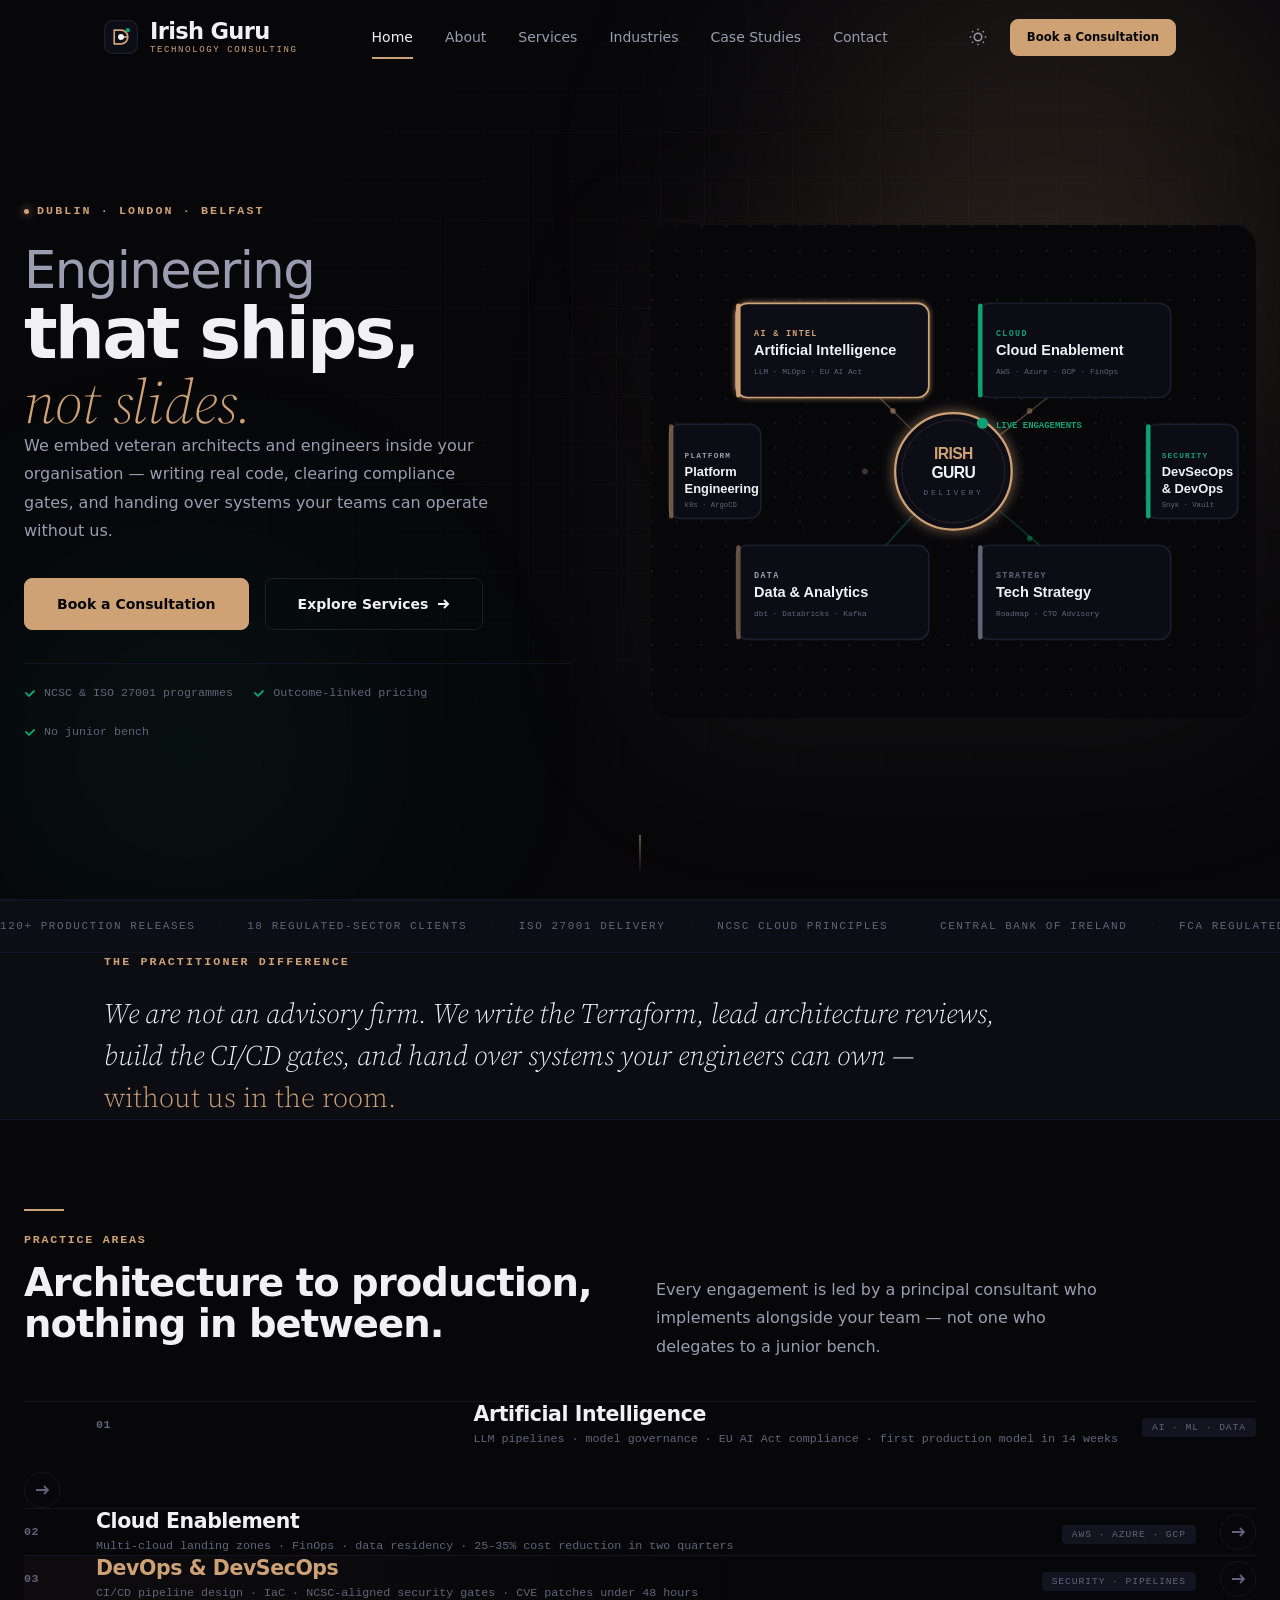
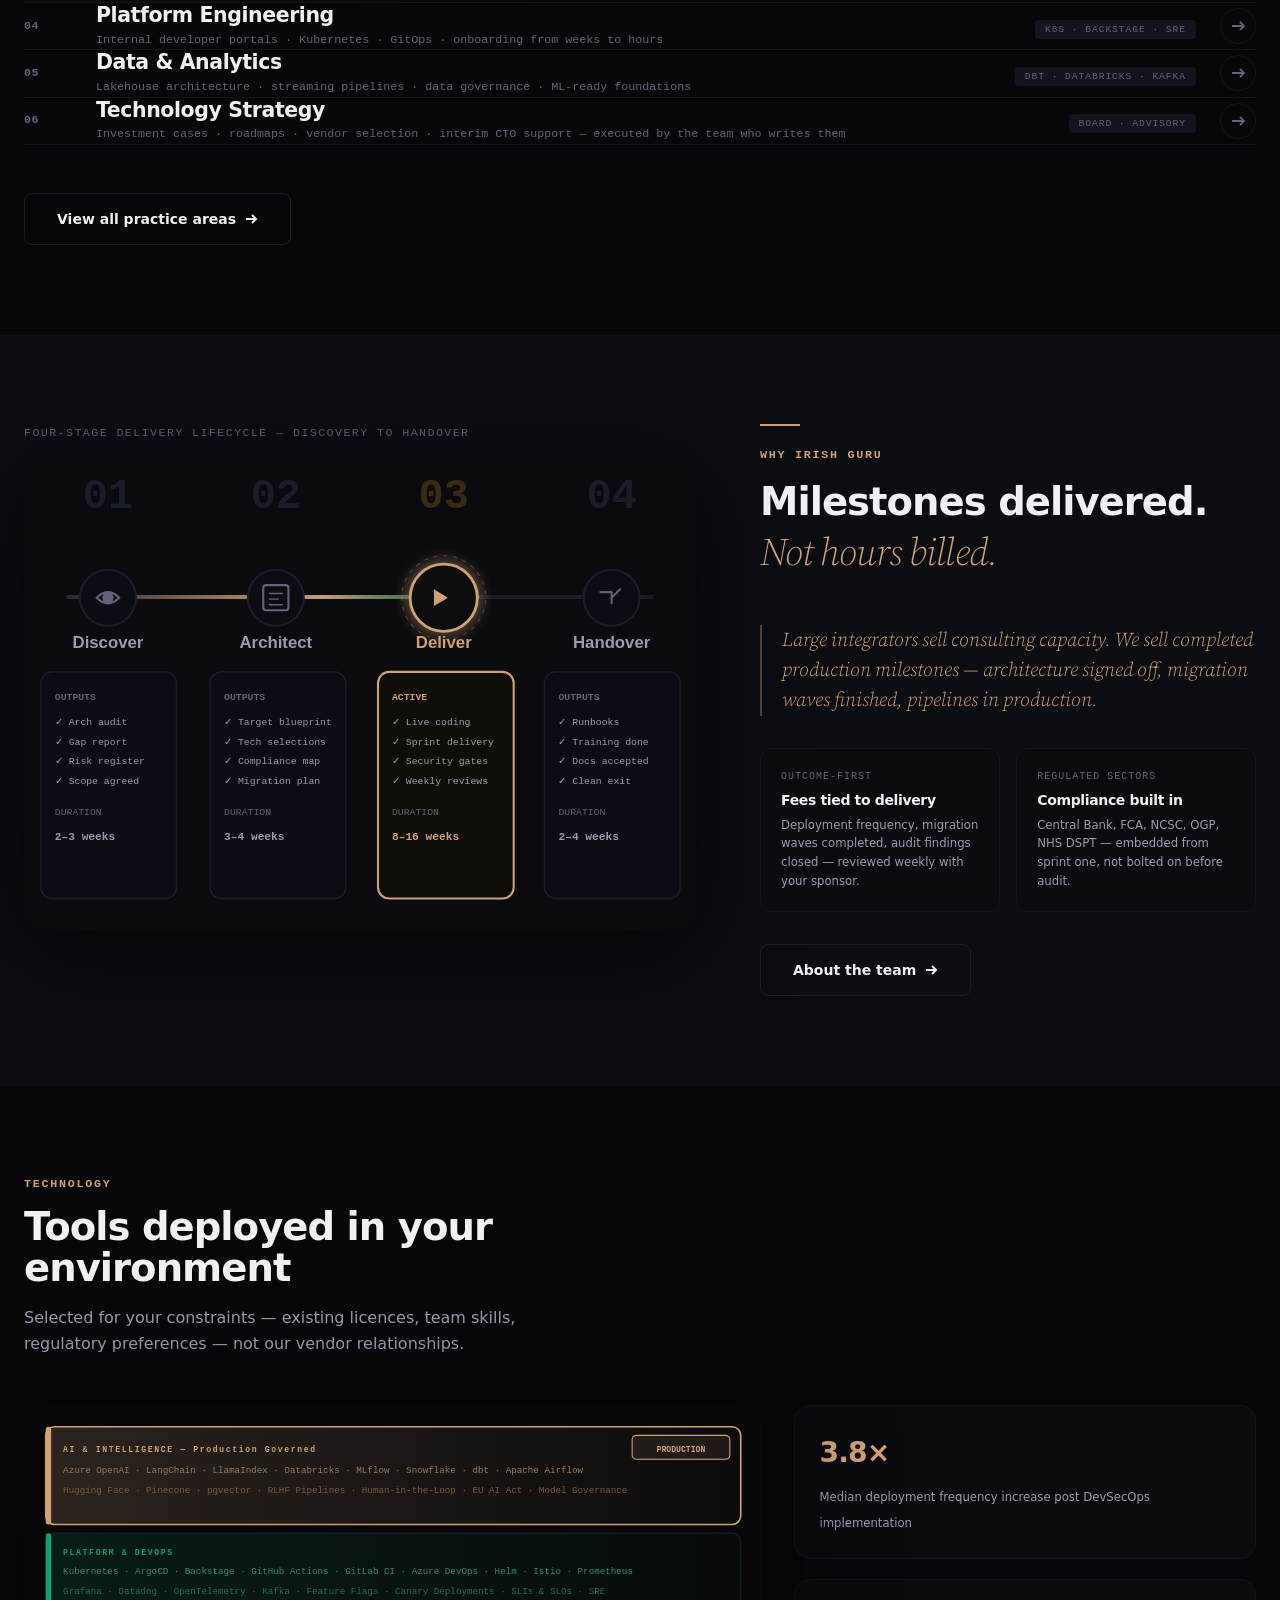
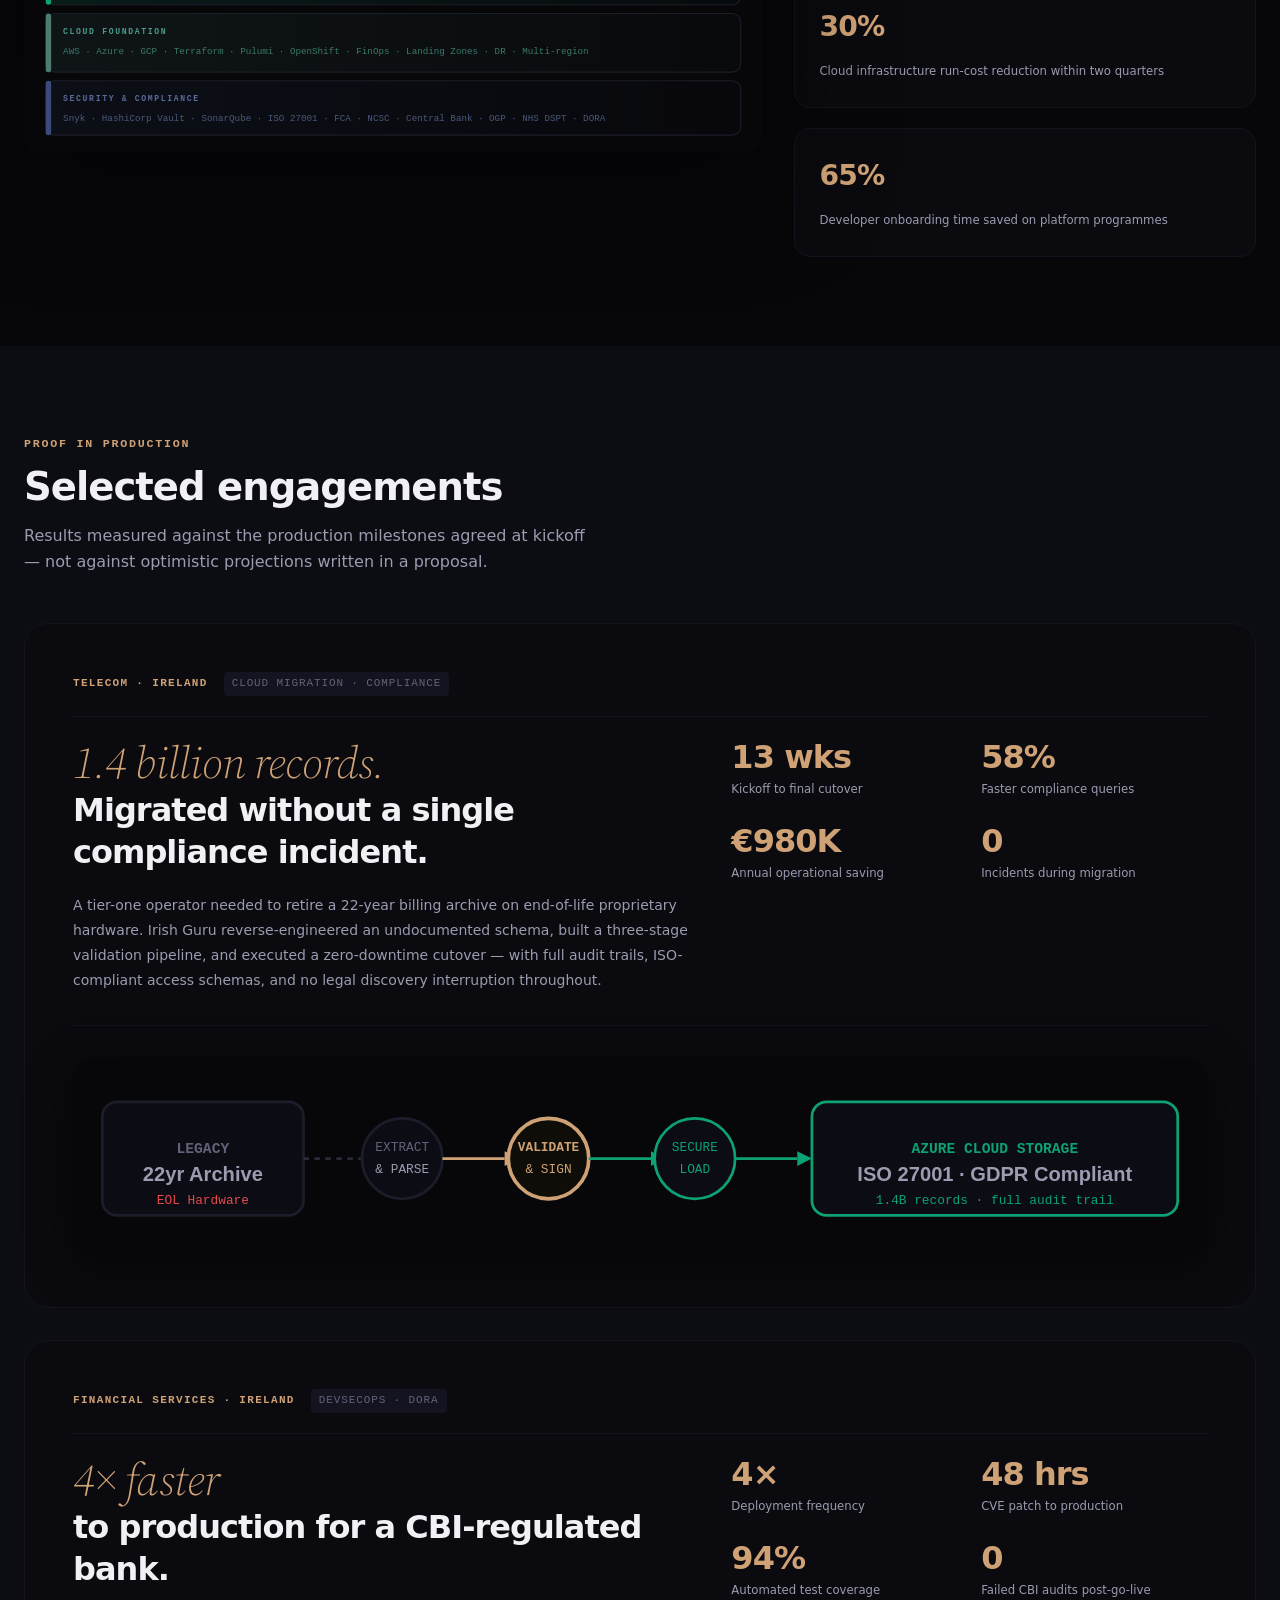
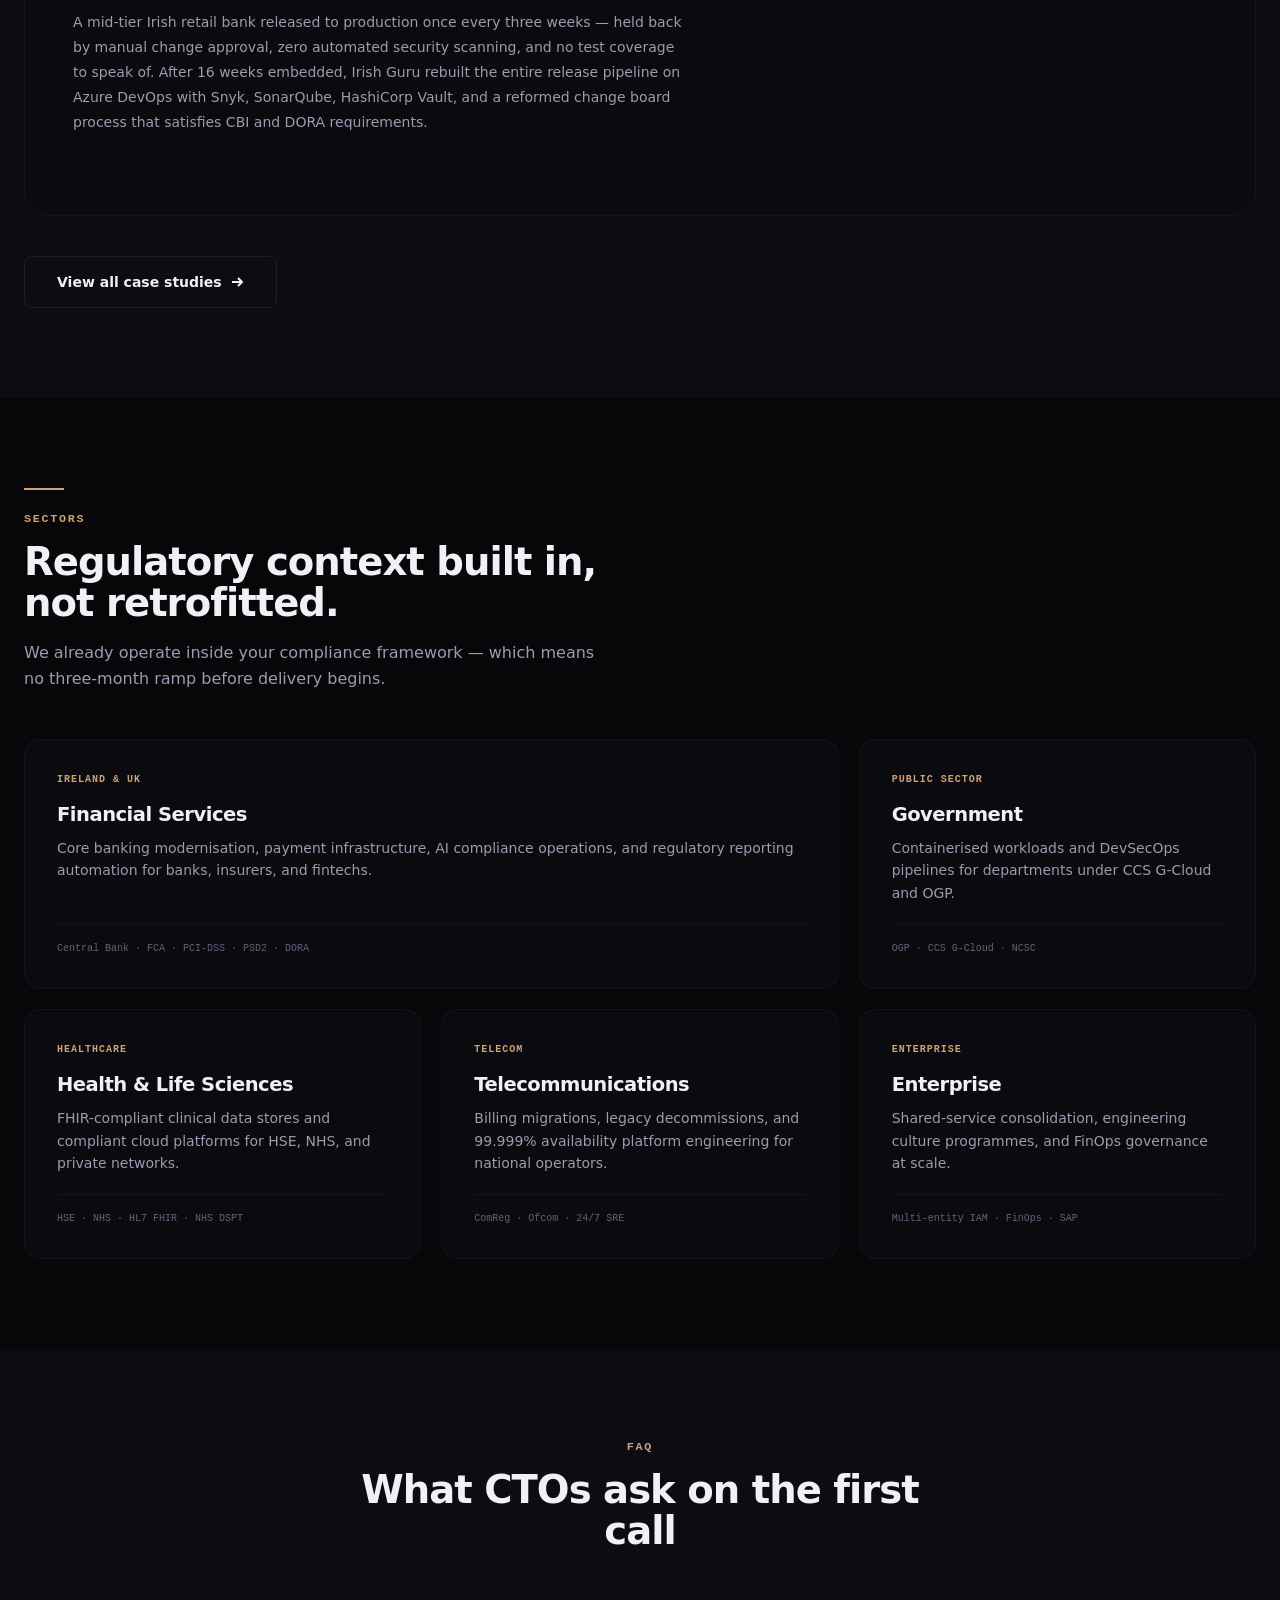
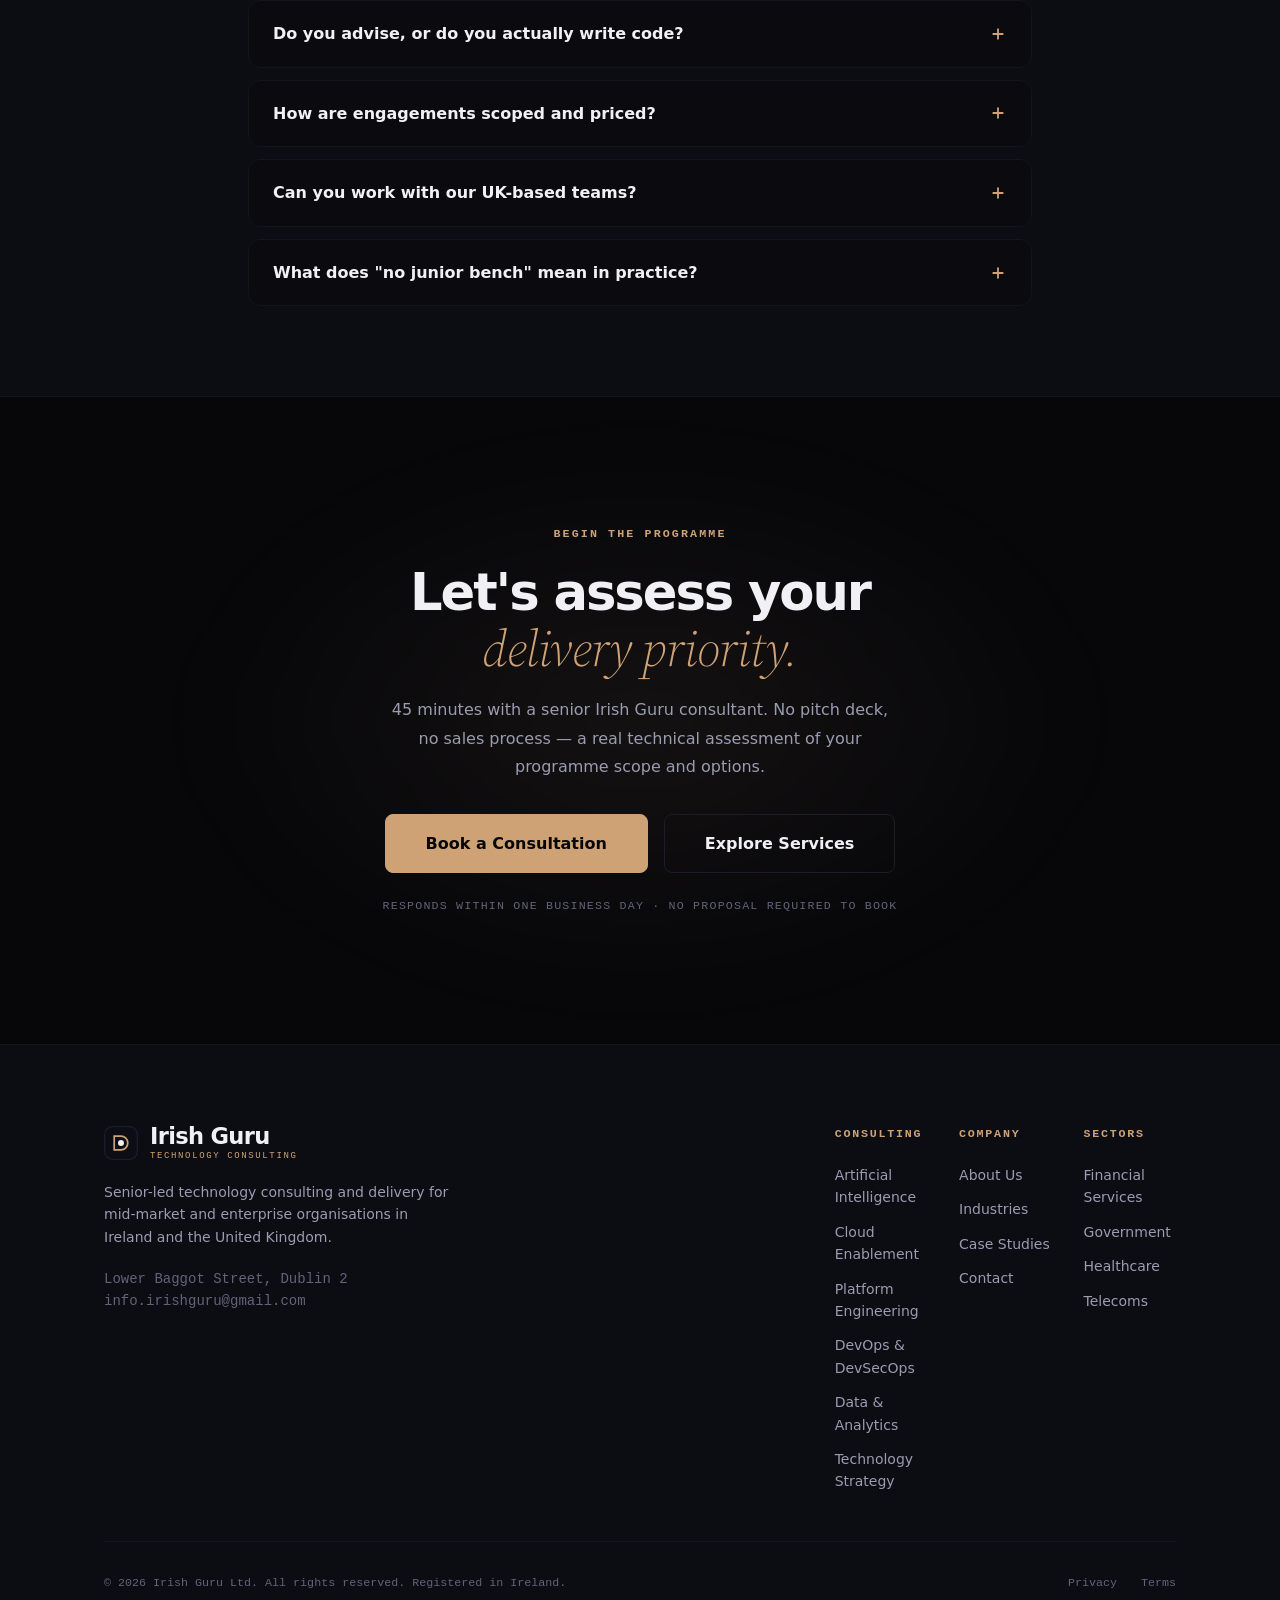
==== commit d8a2a8ed: "design: premium agency uplift — mixed serif/display hero, animated trust marquee, editorial service " ====
--- a/index.html
+++ b/index.html
@@ -8,41 +8,33 @@
   <link rel="preconnect" href="https://fonts.googleapis.com">
   <link rel="preconnect" href="https://fonts.gstatic.com" crossorigin>
   <link href="https://api.fontshare.com/v2/css?f[]=satoshi@700,500,400&f[]=cabinet-grotesk@800,700,500&display=swap" rel="stylesheet">
-  <link href="https://fonts.googleapis.com/css2?family=Source+Serif+4:ital,opsz,wght@0,8..60,400;0,8..60,600;1,8..60,400&display=swap" rel="stylesheet">
+  <link href="https://fonts.googleapis.com/css2?family=Source+Serif+4:ital,opsz,wght@0,8..60,300;0,8..60,400;1,8..60,300;1,8..60,400&display=swap" rel="stylesheet">
   <title>Irish Guru — Technology Consulting &amp; Delivery</title>
   <meta name="description" content="Irish Guru embeds senior engineers with Irish and UK organisations to deliver AI, cloud enablement, DevSecOps, and platform engineering — from architecture to production handover.">
   <meta name="robots" content="index, follow">
   <link rel="canonical" href="https://irishguru.com/">
   <link rel="icon" href="favicon.svg" type="image/svg+xml">
   <meta property="og:type" content="website">
-  <meta property="og:site_name" content="Irish Guru">
   <meta property="og:title" content="Irish Guru — Technology Consulting &amp; Delivery">
   <meta property="og:description" content="Senior-led engineering for cloud, AI, and platform programmes across Ireland and the UK.">
   <meta property="og:url" content="https://irishguru.com/">
-  <meta property="og:image" content="https://irishguru.com/favicon.svg">
-  <script>
-    (function(){
-      var t=localStorage.getItem('irishguru-theme');
-      if(!t)t='dark';
-      document.documentElement.setAttribute('data-theme',t);
-    })();
-  </script>
+  <script>(function(){var t=localStorage.getItem('irishguru-theme');document.documentElement.setAttribute('data-theme',t||'dark');})();</script>
   <link rel="stylesheet" href="css/styles.css">
 </head>
 <body>
   <a href="#main" class="skip-link">Skip to main content</a>
 
-  <!-- NAV -->
+  <!-- ─── HEADER ─── -->
   <header class="site-header" role="banner">
     <div class="container site-header__inner">
       <a href="./" class="logo" aria-label="Irish Guru — Home">
         <svg class="logo__mark" viewBox="0 0 40 40" fill="none" xmlns="http://www.w3.org/2000/svg" aria-hidden="true">
-          <rect width="40" height="40" rx="10" fill="var(--color-bg-elevated)"/>
-          <rect x="0.75" y="0.75" width="38.5" height="38.5" rx="9.25" stroke="var(--color-border)" stroke-width="1.5"/>
-          <path d="M12 12H20C24.4183 12 28 15.5817 28 20C28 24.4183 24.4183 28 20 28H12V12Z" stroke="var(--color-accent)" stroke-width="2" stroke-linejoin="round" fill="none"/>
-          <path d="M20 20H28" stroke="var(--color-accent)" stroke-width="2"/>
-          <circle cx="20" cy="20" r="3.5" fill="var(--color-primary)"/>
-          <circle cx="28" cy="12" r="2.5" fill="var(--color-sage)"/>
+          <rect width="40" height="40" rx="10" fill="var(--c-bg-2)"/>
+          <rect x="0.75" y="0.75" width="38.5" height="38.5" rx="9.25" stroke="var(--c-border)" stroke-width="1.5"/>
+          <path d="M12 12H20C24.4183 12 28 15.5817 28 20C28 24.4183 24.4183 28 20 28H12V12Z" stroke="var(--c-gold)" stroke-width="2" fill="none" stroke-linejoin="round"/>
+          <path d="M20 20H28" stroke="var(--c-gold)" stroke-width="2"/>
+          <circle cx="20" cy="20" r="3.5" fill="var(--c-text)"/>
+          <circle cx="28" cy="12" r="2.5" fill="var(--c-sage)"/>
         </svg>
         <div class="logo__text">Irish Guru<span>Technology Consulting</span></div>
       </a>
@@ -55,7 +47,7 @@
         <a href="contact/" class="nav__link" data-nav="contact">Contact</a>
       </nav>
       <div class="header-actions">
-        <button class="theme-toggle" type="button" aria-label="Switch to light mode">
+        <button class="theme-toggle" type="button" aria-label="Toggle theme">
           <svg class="theme-toggle__icon--light" width="18" height="18" viewBox="0 0 24 24" fill="none" stroke="currentColor" stroke-width="2" aria-hidden="true"><circle cx="12" cy="12" r="5"/><path d="M12 1v2M12 21v2M4.22 4.22l1.42 1.42M18.36 18.36l1.42 1.42M1 12h2M21 12h2M4.22 19.78l1.42-1.42M18.36 5.64l1.42-1.42"/></svg>
           <svg class="theme-toggle__icon--dark" width="18" height="18" viewBox="0 0 24 24" fill="none" stroke="currentColor" stroke-width="2" aria-hidden="true"><path d="M21 12.79A9 9 0 1 1 11.21 3 7 7 0 0 0 21 12.79z"/></svg>
         </button>
@@ -85,9 +77,9 @@
 
   <main id="main">
 
-    <!-- ═══════════════════════════════════════════
+    <!-- ═══════════════════════════════════════════════════════════
          HERO
-    ═══════════════════════════════════════════ -->
+    ════════════════════════════════════════════════════════════ -->
     <section class="hero" aria-labelledby="hero-title">
       <div class="hero__bg" aria-hidden="true">
         <div class="hero__glow hero__glow--a"></div>
@@ -99,164 +91,159 @@
         <div class="hero__layout">
 
           <!-- COPY -->
-          <div class="hero__copy reveal">
-            <p class="hero__overline">
+          <div class="hero__copy">
+            <p class="hero__overline reveal">
               <span class="hero__overline-dot" aria-hidden="true"></span>
               Dublin · London · Belfast
             </p>
-            <h1 id="hero-title" class="hero__h1">
-              <span>Engineering that</span>
-              <span>ships, not slides.</span>
-              <em>Senior delivery.</em>
+
+            <h1 id="hero-title" class="hero__h1 reveal reveal--delay-1">
+              <span class="hero__h1-line hero__h1-line--lg">Engineering</span>
+              <span class="hero__h1-line hero__h1-line--xl">that ships,</span>
+              <em class="hero__h1-line hero__h1-line--serif">not slides.</em>
             </h1>
-            <p class="hero__sub">We embed veteran architects and engineers inside your organisation — writing real code, clearing compliance gates, and handing over systems your teams can operate without us.</p>
-            <div class="hero__ctas">
-              <a href="contact/" class="btn btn--primary btn--lg">Book a Consultation</a>
+
+            <p class="hero__sub reveal reveal--delay-2">We embed veteran architects and engineers inside your organisation — writing real code, clearing compliance gates, and handing over systems your teams can operate without us.</p>
+
+            <div class="hero__ctas reveal reveal--delay-3">
+              <a href="contact/" class="btn btn--primary btn--lg">
+                Book a Consultation
+              </a>
               <a href="services/" class="btn btn--ghost btn--lg">
                 Explore Services
                 <svg width="14" height="14" viewBox="0 0 14 14" fill="none" stroke="currentColor" stroke-width="2" aria-hidden="true"><path d="M2 7h10M8 3l4 4-4 4"/></svg>
               </a>
             </div>
-            <ul class="hero__proof">
-              <li>Dublin HQ · UK on-site</li>
-              <li>NCSC &amp; ISO 27001 delivery</li>
-              <li>Outcome-linked pricing</li>
+
+            <ul class="hero__proof reveal reveal--delay-3" aria-label="Credentials">
+              <li><svg width="12" height="12" viewBox="0 0 12 12" fill="none" aria-hidden="true"><path d="M2 6l3 3 5-5" stroke="var(--c-sage)" stroke-width="1.8" stroke-linecap="round"/></svg> NCSC &amp; ISO 27001 programmes</li>
+              <li><svg width="12" height="12" viewBox="0 0 12 12" fill="none" aria-hidden="true"><path d="M2 6l3 3 5-5" stroke="var(--c-sage)" stroke-width="1.8" stroke-linecap="round"/></svg> Outcome-linked pricing</li>
+              <li><svg width="12" height="12" viewBox="0 0 12 12" fill="none" aria-hidden="true"><path d="M2 6l3 3 5-5" stroke="var(--c-sage)" stroke-width="1.8" stroke-linecap="round"/></svg> No junior bench</li>
             </ul>
           </div>
 
-          <!-- VISUAL: Custom Architectural Capability Network -->
-          <div class="hero__visual reveal reveal--delay-1" aria-hidden="true">
-            <div class="cap-network">
-              <svg class="cap-network__svg" viewBox="0 0 520 420" fill="none" xmlns="http://www.w3.org/2000/svg" role="img" aria-label="Irish Guru capability services network diagram">
+          <!-- VISUAL -->
+          <div class="hero__visual reveal reveal--delay-2" aria-hidden="true">
+            <div class="hero-net">
+              <svg class="hero-net__svg" viewBox="0 0 540 440" fill="none" xmlns="http://www.w3.org/2000/svg">
                 <defs>
-                  <!-- Glow filter -->
-                  <filter id="glow-gold" x="-50%" y="-50%" width="200%" height="200%">
-                    <feGaussianBlur stdDeviation="3" result="blur"/>
-                    <feMerge><feMergeNode in="blur"/><feMergeNode in="SourceGraphic"/></feMerge>
+                  <filter id="hglow" x="-60%" y="-60%" width="220%" height="220%">
+                    <feGaussianBlur stdDeviation="5" result="b"/>
+                    <feMerge><feMergeNode in="b"/><feMergeNode in="SourceGraphic"/></feMerge>
                   </filter>
-                  <filter id="glow-sage" x="-50%" y="-50%" width="200%" height="200%">
-                    <feGaussianBlur stdDeviation="2" result="blur"/>
-                    <feMerge><feMergeNode in="blur"/><feMergeNode in="SourceGraphic"/></feMerge>
+                  <filter id="sglow" x="-40%" y="-40%" width="180%" height="180%">
+                    <feGaussianBlur stdDeviation="2.5" result="b"/>
+                    <feMerge><feMergeNode in="b"/><feMergeNode in="SourceGraphic"/></feMerge>
                   </filter>
-                  <!-- Gradient for connector lines -->
-                  <linearGradient id="conn-a" x1="0" y1="0" x2="1" y2="0">
-                    <stop offset="0%" stop-color="#cfa276" stop-opacity="0.5"/>
-                    <stop offset="100%" stop-color="#cfa276" stop-opacity="0.08"/>
+                  <linearGradient id="cg-a" x1="0" y1="0" x2="1" y2="0">
+                    <stop offset="0%" stop-color="#cfa276" stop-opacity=".55"/>
+                    <stop offset="100%" stop-color="#cfa276" stop-opacity=".05"/>
                   </linearGradient>
-                  <linearGradient id="conn-b" x1="0" y1="0" x2="1" y2="0">
-                    <stop offset="0%" stop-color="#0da174" stop-opacity="0.12"/>
-                    <stop offset="100%" stop-color="#0da174" stop-opacity="0.5"/>
+                  <linearGradient id="cg-b" x1="0" y1="0" x2="1" y2="0">
+                    <stop offset="0%" stop-color="#0da174" stop-opacity=".08"/>
+                    <stop offset="100%" stop-color="#0da174" stop-opacity=".5"/>
                   </linearGradient>
-                  <linearGradient id="conn-c" x1="0" y1="1" x2="0" y2="0">
-                    <stop offset="0%" stop-color="#cfa276" stop-opacity="0.1"/>
-                    <stop offset="100%" stop-color="#cfa276" stop-opacity="0.4"/>
+                  <linearGradient id="cg-c" x1="0" y1="1" x2="0" y2="0">
+                    <stop offset="0%" stop-color="#cfa276" stop-opacity=".06"/>
+                    <stop offset="100%" stop-color="#cfa276" stop-opacity=".45"/>
                   </linearGradient>
-                  <!-- Background pattern -->
-                  <pattern id="hero-dots" x="0" y="0" width="24" height="24" patternUnits="userSpaceOnUse">
-                    <circle cx="1.5" cy="1.5" r="1" fill="#1a1b26" opacity="0.8"/>
+                  <pattern id="dots" x="0" y="0" width="22" height="22" patternUnits="userSpaceOnUse">
+                    <circle cx="1" cy="1" r=".9" fill="#1c1d2a" opacity=".9"/>
                   </pattern>
                 </defs>
 
-                <!-- Background -->
-                <rect width="520" height="420" rx="20" fill="#0a0a0f"/>
-                <rect width="520" height="420" rx="20" fill="url(#hero-dots)" opacity="0.7"/>
-
-                <!-- Subtle ambient glow rings -->
-                <circle cx="260" cy="210" r="140" stroke="#cfa276" stroke-width="1" stroke-dasharray="4 8" opacity="0.06"/>
-                <circle cx="260" cy="210" r="190" stroke="#0da174" stroke-width="1" stroke-dasharray="2 12" opacity="0.04"/>
+                <!-- Panel background -->
+                <rect width="540" height="440" rx="20" fill="#07070a"/>
+                <rect width="540" height="440" rx="20" fill="url(#dots)"/>
+
+                <!-- Ambient rings -->
+                <circle cx="270" cy="220" r="145" stroke="#cfa276" stroke-width=".8" stroke-dasharray="3 9" opacity=".07"/>
+                <circle cx="270" cy="220" r="198" stroke="#0da174" stroke-width=".8" stroke-dasharray="2 14" opacity=".04"/>
 
                 <!-- ── CONNECTOR LINES ── -->
-                <!-- Center → AI -->
-                <path d="M260 210 L160 110" stroke="url(#conn-a)" stroke-width="1.5"/>
-                <!-- Center → Cloud -->
-                <path d="M260 210 L390 110" stroke="url(#conn-a)" stroke-width="1.5"/>
-                <!-- Center → Platform -->
-                <path d="M260 210 L130 210" stroke="url(#conn-c)" stroke-width="1.5"/>
-                <!-- Center → DevSecOps -->
-                <path d="M260 210 L390 210" stroke="url(#conn-b)" stroke-width="1.5"/>
-                <!-- Center → Data -->
-                <path d="M260 210 L160 320" stroke="url(#conn-b)" stroke-width="1.5"/>
-                <!-- Center → Strategy -->
-                <path d="M260 210 L390 320" stroke="url(#conn-b)" stroke-width="1.5"/>
-
-                <!-- Small data-flow dots on lines -->
-                <circle cx="210" cy="160" r="2" fill="#cfa276" opacity="0.5"/>
-                <circle cx="325" cy="160" r="2" fill="#cfa276" opacity="0.4"/>
-                <circle cx="195" cy="210" r="2" fill="#cfa276" opacity="0.3"/>
-                <circle cx="325" cy="265" r="2" fill="#0da174" opacity="0.4"/>
-
-                <!-- ── CENTRAL NODE: Irish Guru ── -->
-                <circle cx="260" cy="210" r="48" fill="#0d0d14" stroke="#cfa276" stroke-width="2" filter="url(#glow-gold)"/>
-                <circle cx="260" cy="210" r="44" fill="none" stroke="#cfa276" stroke-width="0.5" opacity="0.3"/>
-                <!-- IG monogram -->
-                <text x="260" y="200" text-anchor="middle" fill="#cfa276" font-family="'Cabinet Grotesk', sans-serif" font-size="13" font-weight="800" letter-spacing="-0.5">IRISH</text>
-                <text x="260" y="216" text-anchor="middle" fill="#f4f4f7" font-family="'Cabinet Grotesk', sans-serif" font-size="13" font-weight="800" letter-spacing="-0.5">GURU</text>
-                <text x="260" y="232" text-anchor="middle" fill="#6a6c7d" font-family="monospace" font-size="7" letter-spacing="2">DELIVERY</text>
-
-                <!-- ── SATELLITE NODES ── -->
-
-                <!-- AI & Intelligence (top-left) -->
+                <line x1="270" y1="220" x2="162" y2="112" stroke="url(#cg-a)" stroke-width="1.5"/>
+                <line x1="270" y1="220" x2="408" y2="112" stroke="url(#cg-a)" stroke-width="1.5"/>
+                <line x1="270" y1="220" x2="112" y2="220" stroke="url(#cg-c)" stroke-width="1.5"/>
+                <line x1="270" y1="220" x2="428" y2="220" stroke="url(#cg-b)" stroke-width="1.5"/>
+                <line x1="270" y1="220" x2="162" y2="338" stroke="url(#cg-b)" stroke-width="1.5"/>
+                <line x1="270" y1="220" x2="408" y2="338" stroke="url(#cg-b)" stroke-width="1.5"/>
+
+                <!-- Flow markers on connectors -->
+                <circle cx="216" cy="166" r="2.5" fill="#cfa276" opacity=".5"/>
+                <circle cx="338" cy="166" r="2.5" fill="#cfa276" opacity=".4"/>
+                <circle cx="191" cy="220" r="2.5" fill="#cfa276" opacity=".3"/>
+                <circle cx="338" cy="280" r="2.5" fill="#0da174" opacity=".45"/>
+
+                <!-- ── CORE NODE ── -->
+                <circle cx="270" cy="220" r="52" fill="#0c0c14" stroke="#cfa276" stroke-width="2" filter="url(#hglow)"/>
+                <circle cx="270" cy="220" r="46" fill="none" stroke="#cfa276" stroke-width=".5" opacity=".25"/>
+                <text x="270" y="209" text-anchor="middle" font-family="'Cabinet Grotesk',sans-serif" font-size="14" font-weight="800" fill="#cfa276" letter-spacing="-.5">IRISH</text>
+                <text x="270" y="226" text-anchor="middle" font-family="'Cabinet Grotesk',sans-serif" font-size="14" font-weight="800" fill="#f0f0f5" letter-spacing="-.5">GURU</text>
+                <text x="270" y="241" text-anchor="middle" font-family="monospace" font-size="7" fill="#62637a" letter-spacing="2.5">DELIVERY</text>
+
+                <!-- ── SATELLITE: AI (top-left) ── -->
                 <g>
-                  <rect x="90" y="68" width="140" height="80" rx="10" fill="#0d0d14" stroke="#cfa276" stroke-width="1.5" filter="url(#glow-gold)" opacity="0.9"/>
-                  <rect x="90" y="68" width="4" height="80" rx="2" fill="#cfa276"/>
-                  <text x="106" y="98" fill="#cfa276" font-family="monospace" font-size="8" font-weight="700" letter-spacing="1">AI &amp; INTEL</text>
-                  <text x="106" y="114" fill="#f4f4f7" font-family="'Cabinet Grotesk', sans-serif" font-size="12" font-weight="600">Artificial Intelligence</text>
-                  <text x="106" y="130" fill="#6a6c7d" font-family="monospace" font-size="7">LLM · MLOps · Governance</text>
+                  <rect x="76" y="70" width="172" height="84" rx="10" fill="#0c0c14" stroke="#cfa276" stroke-width="1.5" filter="url(#sglow)"/>
+                  <rect x="76" y="70" width="4" height="84" rx="2" fill="#cfa276"/>
+                  <text x="92" y="99" font-family="monospace" font-size="7.5" font-weight="700" fill="#cfa276" letter-spacing="1.2">AI &amp; INTEL</text>
+                  <text x="92" y="116" font-family="'Cabinet Grotesk',sans-serif" font-size="13" font-weight="600" fill="#f0f0f5">Artificial Intelligence</text>
+                  <text x="92" y="133" font-family="monospace" font-size="7" fill="#62637a">LLM · MLOps · EU AI Act</text>
                 </g>
 
-                <!-- Cloud Enablement (top-right) -->
+                <!-- ── SATELLITE: Cloud (top-right) ── -->
                 <g>
-                  <rect x="290" y="68" width="150" height="80" rx="10" fill="#0d0d14" stroke="#1a1b26" stroke-width="1.5"/>
-                  <rect x="290" y="68" width="4" height="80" rx="2" fill="#0da174"/>
-                  <text x="306" y="98" fill="#0da174" font-family="monospace" font-size="8" font-weight="700" letter-spacing="1">CLOUD</text>
-                  <text x="306" y="114" fill="#f4f4f7" font-family="'Cabinet Grotesk', sans-serif" font-size="12" font-weight="600">Cloud Enablement</text>
-                  <text x="306" y="130" fill="#6a6c7d" font-family="monospace" font-size="7">AWS · Azure · GCP · FinOps</text>
+                  <rect x="292" y="70" width="172" height="84" rx="10" fill="#0c0c14" stroke="#1c1d2a" stroke-width="1.5"/>
+                  <rect x="292" y="70" width="4" height="84" rx="2" fill="#0da174"/>
+                  <text x="308" y="99" font-family="monospace" font-size="7.5" font-weight="700" fill="#0da174" letter-spacing="1.2">CLOUD</text>
+                  <text x="308" y="116" font-family="'Cabinet Grotesk',sans-serif" font-size="13" font-weight="600" fill="#f0f0f5">Cloud Enablement</text>
+                  <text x="308" y="133" font-family="monospace" font-size="7" fill="#62637a">AWS · Azure · GCP · FinOps</text>
                 </g>
 
-                <!-- Platform Engineering (left) -->
+                <!-- ── SATELLITE: Platform (left) ── -->
                 <g>
-                  <rect x="16" y="170" width="100" height="78" rx="10" fill="#0d0d14" stroke="#1a1b26" stroke-width="1.5"/>
-                  <rect x="16" y="170" width="4" height="78" rx="2" fill="#cfa276" opacity="0.6"/>
-                  <text x="30" y="198" fill="#a0a2b0" font-family="monospace" font-size="7" font-weight="700" letter-spacing="1">PLATFORM</text>
-                  <text x="30" y="214" fill="#f4f4f7" font-family="'Cabinet Grotesk', sans-serif" font-size="11" font-weight="600">Platform Eng</text>
-                  <text x="30" y="230" fill="#6a6c7d" font-family="monospace" font-size="7">k8s · ArgoCD</text>
+                  <rect x="16" y="178" width="82" height="84" rx="10" fill="#0c0c14" stroke="#1c1d2a" stroke-width="1.5"/>
+                  <rect x="16" y="178" width="4" height="84" rx="2" fill="#cfa276" opacity=".5"/>
+                  <text x="30" y="208" font-family="monospace" font-size="7" font-weight="700" fill="#9a9cb0" letter-spacing="1">PLATFORM</text>
+                  <text x="30" y="224" font-family="'Cabinet Grotesk',sans-serif" font-size="11.5" font-weight="600" fill="#f0f0f5">Platform</text>
+                  <text x="30" y="239" font-family="'Cabinet Grotesk',sans-serif" font-size="11.5" font-weight="600" fill="#f0f0f5">Engineering</text>
+                  <text x="30" y="252" font-family="monospace" font-size="6.5" fill="#62637a">k8s · ArgoCD</text>
                 </g>
 
-                <!-- DevSecOps (right) -->
+                <!-- ── SATELLITE: DevSecOps (right) ── -->
                 <g>
-                  <rect x="404" y="170" width="100" height="78" rx="10" fill="#0d0d14" stroke="#1a1b26" stroke-width="1.5"/>
-                  <rect x="404" y="170" width="4" height="78" rx="2" fill="#0da174"/>
-                  <text x="418" y="198" fill="#0da174" font-family="monospace" font-size="7" font-weight="700" letter-spacing="1">SECURITY</text>
-                  <text x="418" y="214" fill="#f4f4f7" font-family="'Cabinet Grotesk', sans-serif" font-size="11" font-weight="600">DevSecOps</text>
-                  <text x="418" y="230" fill="#6a6c7d" font-family="monospace" font-size="7">Snyk · Vault</text>
+                  <rect x="442" y="178" width="82" height="84" rx="10" fill="#0c0c14" stroke="#1c1d2a" stroke-width="1.5"/>
+                  <rect x="442" y="178" width="4" height="84" rx="2" fill="#0da174"/>
+                  <text x="456" y="208" font-family="monospace" font-size="7" font-weight="700" fill="#0da174" letter-spacing="1">SECURITY</text>
+                  <text x="456" y="224" font-family="'Cabinet Grotesk',sans-serif" font-size="11.5" font-weight="600" fill="#f0f0f5">DevSecOps</text>
+                  <text x="456" y="239" font-family="'Cabinet Grotesk',sans-serif" font-size="11.5" font-weight="600" fill="#f0f0f5">&amp; DevOps</text>
+                  <text x="456" y="252" font-family="monospace" font-size="6.5" fill="#62637a">Snyk · Vault</text>
                 </g>
 
-                <!-- Data & Analytics (bottom-left) -->
+                <!-- ── SATELLITE: Data (bottom-left) ── -->
                 <g>
-                  <rect x="72" y="275" width="130" height="78" rx="10" fill="#0d0d14" stroke="#1a1b26" stroke-width="1.5"/>
-                  <rect x="72" y="275" width="4" height="78" rx="2" fill="#cfa276" opacity="0.5"/>
-                  <text x="88" y="303" fill="#a0a2b0" font-family="monospace" font-size="7" font-weight="700" letter-spacing="1">DATA</text>
-                  <text x="88" y="319" fill="#f4f4f7" font-family="'Cabinet Grotesk', sans-serif" font-size="11" font-weight="600">Data &amp; Analytics</text>
-                  <text x="88" y="335" fill="#6a6c7d" font-family="monospace" font-size="7">dbt · Databricks · Kafka</text>
+                  <rect x="76" y="286" width="172" height="84" rx="10" fill="#0c0c14" stroke="#1c1d2a" stroke-width="1.5"/>
+                  <rect x="76" y="286" width="4" height="84" rx="2" fill="#cfa276" opacity=".45"/>
+                  <text x="92" y="315" font-family="monospace" font-size="7.5" font-weight="700" fill="#9a9cb0" letter-spacing="1.2">DATA</text>
+                  <text x="92" y="332" font-family="'Cabinet Grotesk',sans-serif" font-size="13" font-weight="600" fill="#f0f0f5">Data &amp; Analytics</text>
+                  <text x="92" y="349" font-family="monospace" font-size="7" fill="#62637a">dbt · Databricks · Kafka</text>
                 </g>
 
-                <!-- Strategy (bottom-right) -->
+                <!-- ── SATELLITE: Strategy (bottom-right) ── -->
                 <g>
-                  <rect x="316" y="275" width="130" height="78" rx="10" fill="#0d0d14" stroke="#1a1b26" stroke-width="1.5"/>
-                  <rect x="316" y="275" width="4" height="78" rx="2" fill="#6a6c7d"/>
-                  <text x="332" y="303" fill="#6a6c7d" font-family="monospace" font-size="7" font-weight="700" letter-spacing="1">STRATEGY</text>
-                  <text x="332" y="319" fill="#f4f4f7" font-family="'Cabinet Grotesk', sans-serif" font-size="11" font-weight="600">Tech Strategy</text>
-                  <text x="332" y="335" fill="#6a6c7d" font-family="monospace" font-size="7">Roadmap · Advisory</text>
+                  <rect x="292" y="286" width="172" height="84" rx="10" fill="#0c0c14" stroke="#1c1d2a" stroke-width="1.5"/>
+                  <rect x="292" y="286" width="4" height="84" rx="2" fill="#62637a"/>
+                  <text x="308" y="315" font-family="monospace" font-size="7.5" font-weight="700" fill="#62637a" letter-spacing="1.2">STRATEGY</text>
+                  <text x="308" y="332" font-family="'Cabinet Grotesk',sans-serif" font-size="13" font-weight="600" fill="#f0f0f5">Tech Strategy</text>
+                  <text x="308" y="349" font-family="monospace" font-size="7" fill="#62637a">Roadmap · CTO Advisory</text>
                 </g>
 
-                <!-- Live status badge -->
-                <circle cx="284" cy="170" r="5" fill="#0da174" opacity="0.9"/>
-                <circle cx="284" cy="170" r="8" stroke="#0da174" stroke-width="1" opacity="0.3">
-                  <animate attributeName="r" values="6;10;6" dur="2s" repeatCount="indefinite"/>
-                  <animate attributeName="opacity" values="0.4;0;0.4" dur="2s" repeatCount="indefinite"/>
+                <!-- Live pulse -->
+                <circle cx="296" cy="177" r="5" fill="#0da174"/>
+                <circle cx="296" cy="177" r="9" stroke="#0da174" stroke-width="1" opacity=".3">
+                  <animate attributeName="r" values="6;11;6" dur="2.2s" repeatCount="indefinite"/>
+                  <animate attributeName="opacity" values=".4;0;.4" dur="2.2s" repeatCount="indefinite"/>
                 </circle>
-                <text x="294" y="174" fill="#0da174" font-family="monospace" font-size="8" font-weight="700">LIVE ENGAGEMENTS</text>
-
+                <text x="308" y="181" font-family="monospace" font-size="8" font-weight="700" fill="#0da174">LIVE ENGAGEMENTS</text>
               </svg>
             </div>
           </div>
@@ -267,269 +254,310 @@
       <div class="hero__scroll" aria-hidden="true"><div class="hero__scroll-bar"></div></div>
     </section>
 
-    <!-- ═══════════════════════════════════════════
-         INTRO EDITORIAL POSITIONING
-    ═══════════════════════════════════════════ -->
-    <section class="intro-band" aria-label="Positioning statement">
-      <div class="container reveal">
-        <p class="intro-band__eyebrow">The Practitioner Difference</p>
-        <p class="intro-band__pull">We are not an advisory firm. We write the Terraform, lead the architecture reviews, build the CI/CD gates, and hand over systems your engineers can own — without us in the room.</p>
+    <!-- ═══════════════════════════════════════════════════════════
+         TRUST MARQUEE
+    ════════════════════════════════════════════════════════════ -->
+    <div class="marquee-band" aria-label="Trust signals" role="region">
+      <div class="marquee-inner" aria-hidden="true">
+        <div class="marquee-track">
+          <span class="marquee-item">120+ Production Releases</span>
+          <span class="marquee-sep">·</span>
+          <span class="marquee-item">18 Regulated-Sector Clients</span>
+          <span class="marquee-sep">·</span>
+          <span class="marquee-item">ISO 27001 Delivery</span>
+          <span class="marquee-sep">·</span>
+          <span class="marquee-item">NCSC Cloud Principles</span>
+          <span class="marquee-sep">·</span>
+          <span class="marquee-item">Central Bank of Ireland</span>
+          <span class="marquee-sep">·</span>
+          <span class="marquee-item">FCA Regulated Programmes</span>
+          <span class="marquee-sep">·</span>
+          <span class="marquee-item">AWS &amp; Azure Delivery</span>
+          <span class="marquee-sep">·</span>
+          <span class="marquee-item">30% Cloud Cost Reduction</span>
+          <span class="marquee-sep">·</span>
+          <span class="marquee-item">4× Deployment Frequency</span>
+          <span class="marquee-sep">·</span>
+          <span class="marquee-item">OGP Government Programmes</span>
+          <span class="marquee-sep">·</span>
+          <span class="marquee-item">NHS &amp; HSE Delivery</span>
+          <span class="marquee-sep">·</span>
+          <span class="marquee-item">EU AI Act Compliance</span>
+          <span class="marquee-sep">·</span>
+          <!-- duplicate for seamless loop -->
+          <span class="marquee-item">120+ Production Releases</span>
+          <span class="marquee-sep">·</span>
+          <span class="marquee-item">18 Regulated-Sector Clients</span>
+          <span class="marquee-sep">·</span>
+          <span class="marquee-item">ISO 27001 Delivery</span>
+          <span class="marquee-sep">·</span>
+          <span class="marquee-item">NCSC Cloud Principles</span>
+          <span class="marquee-sep">·</span>
+          <span class="marquee-item">Central Bank of Ireland</span>
+          <span class="marquee-sep">·</span>
+          <span class="marquee-item">FCA Regulated Programmes</span>
+          <span class="marquee-sep">·</span>
+          <span class="marquee-item">AWS &amp; Azure Delivery</span>
+          <span class="marquee-sep">·</span>
+          <span class="marquee-item">30% Cloud Cost Reduction</span>
+          <span class="marquee-sep">·</span>
+          <span class="marquee-item">4× Deployment Frequency</span>
+          <span class="marquee-sep">·</span>
+          <span class="marquee-item">OGP Government Programmes</span>
+          <span class="marquee-sep">·</span>
+          <span class="marquee-item">NHS &amp; HSE Delivery</span>
+          <span class="marquee-sep">·</span>
+          <span class="marquee-item">EU AI Act Compliance</span>
+          <span class="marquee-sep">·</span>
+        </div>
+      </div>
+    </div>
+
+    <!-- ═══════════════════════════════════════════════════════════
+         EDITORIAL POSITIONING STATEMENT
+    ════════════════════════════════════════════════════════════ -->
+    <section class="editorial-pull" aria-label="Positioning">
+      <div class="container">
+        <div class="editorial-pull__inner reveal">
+          <span class="editorial-pull__eyebrow">The Practitioner Difference</span>
+          <p class="editorial-pull__text">We are not an advisory firm. We write the Terraform, lead architecture reviews, build the CI/CD gates, and hand over systems your engineers can own — <em>without us in the room.</em></p>
+        </div>
       </div>
     </section>
 
-    <!-- ═══════════════════════════════════════════
-         PROOF STRIP
-    ═══════════════════════════════════════════ -->
-    <section class="section section--compact" aria-label="Delivery track record">
-      <div class="container">
-        <div class="proof-strip reveal">
-          <div class="proof-strip__cell">
-            <span class="proof-strip__val" data-counter="120" data-counter-suffix="+">120+</span>
-            <span class="proof-strip__lbl">Production releases</span>
-          </div>
-          <div class="proof-strip__cell">
-            <span class="proof-strip__val" data-counter="18" data-counter-suffix="">18</span>
-            <span class="proof-strip__lbl">Regulated-sector clients</span>
-          </div>
-          <div class="proof-strip__cell">
-            <span class="proof-strip__val" data-counter="30" data-counter-suffix="%">30%</span>
-            <span class="proof-strip__lbl">Avg cloud cost reduction</span>
-          </div>
-          <div class="proof-strip__cell">
-            <span class="proof-strip__val" data-counter="11" data-counter-suffix=" wks">11 wks</span>
-            <span class="proof-strip__lbl">Median time to production</span>
-          </div>
-        </div>
+    <!-- ═══════════════════════════════════════════════════════════
+         SERVICES — EDITORIAL NUMBERED LIST
+    ════════════════════════════════════════════════════════════ -->
+    <section class="section" id="services" aria-labelledby="svc-heading">
+      <div class="container container--wide">
+
+        <div class="svc-header reveal">
+          <div>
+            <div class="section-hd__rule" aria-hidden="true"></div>
+            <p class="section-hd__eye">Practice Areas</p>
+            <h2 id="svc-heading" class="section-hd__title">Architecture to production,<br>nothing in between.</h2>
+          </div>
+          <p class="svc-header__sub">Every engagement is led by a principal consultant who implements alongside your team — not one who delegates to a junior bench.</p>
+        </div>
+
+        <ol class="svc-list reveal" aria-label="Service practice areas">
+
+          <li class="svc-list__item">
+            <a href="services/#ai" class="svc-list__link-wrap" tabindex="-1" aria-hidden="true"></a>
+            <span class="svc-list__num" aria-hidden="true">01</span>
+            <div class="svc-list__body">
+              <h3 class="svc-list__title">
+                <a href="services/#ai">Artificial Intelligence</a>
+              </h3>
+              <p class="svc-list__desc">LLM pipelines · model governance · EU AI Act compliance · first production model in 14 weeks</p>
+            </div>
+            <div class="svc-list__meta">
+              <span class="svc-list__tag">AI · ML · Data</span>
+            </div>
+            <a href="services/#ai" class="svc-list__arrow" aria-label="Explore Artificial Intelligence">
+              <svg width="20" height="20" viewBox="0 0 20 20" fill="none" stroke="currentColor" stroke-width="1.8" aria-hidden="true"><path d="M4 10h12M12 6l4 4-4 4"/></svg>
+            </a>
+          </li>
+
+          <li class="svc-list__item">
+            <span class="svc-list__num" aria-hidden="true">02</span>
+            <div class="svc-list__body">
+              <h3 class="svc-list__title">
+                <a href="services/#cloud">Cloud Enablement</a>
+              </h3>
+              <p class="svc-list__desc">Multi-cloud landing zones · FinOps · data residency · 25–35% cost reduction in two quarters</p>
+            </div>
+            <div class="svc-list__meta">
+              <span class="svc-list__tag">AWS · Azure · GCP</span>
+            </div>
+            <a href="services/#cloud" class="svc-list__arrow" aria-label="Explore Cloud Enablement">
+              <svg width="20" height="20" viewBox="0 0 20 20" fill="none" stroke="currentColor" stroke-width="1.8" aria-hidden="true"><path d="M4 10h12M12 6l4 4-4 4"/></svg>
+            </a>
+          </li>
+
+          <li class="svc-list__item svc-list__item--accent">
+            <span class="svc-list__num" aria-hidden="true">03</span>
+            <div class="svc-list__body">
+              <h3 class="svc-list__title">
+                <a href="services/#devops">DevOps &amp; DevSecOps</a>
+              </h3>
+              <p class="svc-list__desc">CI/CD pipeline design · IaC · NCSC-aligned security gates · CVE patches under 48 hours</p>
+            </div>
+            <div class="svc-list__meta">
+              <span class="svc-list__tag">Security · Pipelines</span>
+            </div>
+            <a href="services/#devops" class="svc-list__arrow" aria-label="Explore DevOps and DevSecOps">
+              <svg width="20" height="20" viewBox="0 0 20 20" fill="none" stroke="currentColor" stroke-width="1.8" aria-hidden="true"><path d="M4 10h12M12 6l4 4-4 4"/></svg>
+            </a>
+          </li>
+
+          <li class="svc-list__item">
+            <span class="svc-list__num" aria-hidden="true">04</span>
+            <div class="svc-list__body">
+              <h3 class="svc-list__title">
+                <a href="services/#platform">Platform Engineering</a>
+              </h3>
+              <p class="svc-list__desc">Internal developer portals · Kubernetes · GitOps · onboarding from weeks to hours</p>
+            </div>
+            <div class="svc-list__meta">
+              <span class="svc-list__tag">k8s · Backstage · SRE</span>
+            </div>
+            <a href="services/#platform" class="svc-list__arrow" aria-label="Explore Platform Engineering">
+              <svg width="20" height="20" viewBox="0 0 20 20" fill="none" stroke="currentColor" stroke-width="1.8" aria-hidden="true"><path d="M4 10h12M12 6l4 4-4 4"/></svg>
+            </a>
+          </li>
+
+          <li class="svc-list__item">
+            <span class="svc-list__num" aria-hidden="true">05</span>
+            <div class="svc-list__body">
+              <h3 class="svc-list__title">
+                <a href="services/#data">Data &amp; Analytics</a>
+              </h3>
+              <p class="svc-list__desc">Lakehouse architecture · streaming pipelines · data governance · ML-ready foundations</p>
+            </div>
+            <div class="svc-list__meta">
+              <span class="svc-list__tag">dbt · Databricks · Kafka</span>
+            </div>
+            <a href="services/#data" class="svc-list__arrow" aria-label="Explore Data and Analytics">
+              <svg width="20" height="20" viewBox="0 0 20 20" fill="none" stroke="currentColor" stroke-width="1.8" aria-hidden="true"><path d="M4 10h12M12 6l4 4-4 4"/></svg>
+            </a>
+          </li>
+
+          <li class="svc-list__item">
+            <span class="svc-list__num" aria-hidden="true">06</span>
+            <div class="svc-list__body">
+              <h3 class="svc-list__title">
+                <a href="services/#strategy">Technology Strategy</a>
+              </h3>
+              <p class="svc-list__desc">Investment cases · roadmaps · vendor selection · interim CTO support — executed by the team who writes them</p>
+            </div>
+            <div class="svc-list__meta">
+              <span class="svc-list__tag">Board · Advisory</span>
+            </div>
+            <a href="services/#strategy" class="svc-list__arrow" aria-label="Explore Technology Strategy">
+              <svg width="20" height="20" viewBox="0 0 20 20" fill="none" stroke="currentColor" stroke-width="1.8" aria-hidden="true"><path d="M4 10h12M12 6l4 4-4 4"/></svg>
+            </a>
+          </li>
+
+        </ol>
+
+        <div class="svc-footer reveal">
+          <a href="services/" class="btn btn--ghost btn--lg">View all practice areas <svg width="14" height="14" viewBox="0 0 14 14" fill="none" stroke="currentColor" stroke-width="2" aria-hidden="true"><path d="M2 7h10M8 3l4 4-4 4"/></svg></a>
+        </div>
+
       </div>
     </section>
 
-    <!-- ═══════════════════════════════════════════
-         SERVICES OVERVIEW
-    ═══════════════════════════════════════════ -->
-    <section class="section" id="services" aria-labelledby="services-heading">
-      <div class="container container--wide">
-        <header class="section-hd reveal">
-          <div class="section-hd__rule" aria-hidden="true"></div>
-          <p class="section-hd__eye">Practice Areas</p>
-          <h2 id="services-heading" class="section-hd__title">Architecture to delivery — nothing in between</h2>
-          <p class="section-hd__sub">Every engagement is led by a principal consultant who implements alongside your team, not one who delegates to a junior bench.</p>
-        </header>
-
-        <!-- ASYMMETRIC SERVICES LAYOUT -->
-        <div class="services-mosaic reveal">
-
-          <!-- Featured: AI -->
-          <article class="svc-card svc-card--featured" id="ai-preview">
-            <div class="svc-card__accent" aria-hidden="true"></div>
-            <span class="svc-card__num">01</span>
-            <div class="svc-card__icon" aria-hidden="true">
-              <svg viewBox="0 0 32 32" fill="none" stroke="currentColor" stroke-width="1.5" stroke-linecap="round">
-                <path d="M16 4L28 10.5V21.5L16 28L4 21.5V10.5L16 4Z"/>
-                <circle cx="16" cy="16" r="4"/>
-                <path d="M16 4v8M28 10.5l-8 3.5M28 21.5L20 18M16 28v-8M4 21.5l8-3.5M4 10.5l8 3.5"/>
-              </svg>
-            </div>
-            <h3 class="svc-card__title"><a href="services/#ai">Artificial Intelligence</a></h3>
-            <p class="svc-card__desc">From initial use-case scoping to governed production pipelines. We build ML systems with human-in-the-loop controls that satisfy Central Bank, FCA, and EU AI Act requirements from day one.</p>
-            <p class="svc-card__metric">First governed model in production: 14 weeks</p>
-            <a href="services/#ai" class="svc-card__link">
-              Explore AI Consulting
-              <svg width="14" height="14" viewBox="0 0 14 14" fill="none" stroke="currentColor" stroke-width="2" aria-hidden="true"><path d="M2 7h10M8 3l4 4-4 4"/></svg>
-            </a>
-          </article>
-
-          <!-- Cloud -->
-          <article class="svc-card svc-card--tall">
-            <span class="svc-card__num">02</span>
-            <div class="svc-card__icon" aria-hidden="true">
-              <svg viewBox="0 0 32 32" fill="none" stroke="currentColor" stroke-width="1.5" stroke-linecap="round">
-                <path d="M8 22Q5 22 5 18Q5 12 11 12Q12 6 17 6Q22 6 23 12Q29 12 29 18Q29 22 25 22Z"/>
-                <path d="M12 28V22M20 22V28M10 28h12"/>
-              </svg>
-            </div>
-            <h3 class="svc-card__title"><a href="services/#cloud">Cloud Enablement</a></h3>
-            <p class="svc-card__desc">Multi-cloud landing zones, data-residency baselines, and FinOps programmes on AWS, Azure, and GCP — built for Irish and UK governance frameworks.</p>
-            <p class="svc-card__metric">25–35% cost reduction in two quarters</p>
-          </article>
-
-          <!-- DevOps + DevSecOps -->
-          <article class="svc-card">
-            <span class="svc-card__num">03</span>
-            <div class="svc-card__icon" aria-hidden="true">
-              <svg viewBox="0 0 32 32" fill="none" stroke="currentColor" stroke-width="1.5" stroke-linecap="round">
-                <path d="M16 4l-3 7H6l6 4.5-2 8L16 20l6 3.5-2-8L26 11h-7L16 4Z"/>
-              </svg>
-            </div>
-            <h3 class="svc-card__title"><a href="services/#devops">DevOps &amp; DevSecOps</a></h3>
-            <p class="svc-card__desc">CI/CD pipelines, IaC, and automated security scanning wired into your existing toolchain — no six-month runway before value arrives.</p>
-            <p class="svc-card__metric">CVE patches under 48 hours</p>
-          </article>
-
-          <!-- Platform -->
-          <article class="svc-card">
-            <span class="svc-card__num">04</span>
-            <div class="svc-card__icon" aria-hidden="true">
-              <svg viewBox="0 0 32 32" fill="none" stroke="currentColor" stroke-width="1.5" stroke-linecap="round">
-                <rect x="4" y="6" width="24" height="7" rx="2"/>
-                <rect x="4" y="15" width="24" height="7" rx="2"/>
-                <circle cx="9" cy="9.5" r="1.5" fill="currentColor" stroke="none"/>
-                <circle cx="9" cy="18.5" r="1.5" fill="currentColor" stroke="none"/>
-              </svg>
-            </div>
-            <h3 class="svc-card__title"><a href="services/#platform">Platform Engineering</a></h3>
-            <p class="svc-card__desc">Internal developer portals, golden-path templates, and Kubernetes-based self-service environments that eliminate infrastructure tickets.</p>
-            <p class="svc-card__metric">Developer onboarding: weeks → hours</p>
-          </article>
-
-          <!-- Data -->
-          <article class="svc-card svc-card--half">
-            <span class="svc-card__num">05</span>
-            <h3 class="svc-card__title"><a href="services/#data">Data &amp; Analytics</a></h3>
-            <p class="svc-card__desc">Lakehouse foundations, streaming pipelines, and governance scaffolding that supports both operational reporting and AI workloads.</p>
-          </article>
-
-          <!-- Strategy -->
-          <article class="svc-card svc-card--half">
-            <span class="svc-card__num">06</span>
-            <h3 class="svc-card__title"><a href="services/#strategy">Technology Strategy</a></h3>
-            <p class="svc-card__desc">Roadmaps and investment cases produced by architects who will execute them — not hand them to a separate delivery team.</p>
-          </article>
-
-        </div>
-      </div>
-    </section>
-
-    <!-- ═══════════════════════════════════════════
+    <!-- ═══════════════════════════════════════════════════════════
          WHY IRISH GURU + DELIVERY LIFECYCLE
-    ═══════════════════════════════════════════ -->
+    ════════════════════════════════════════════════════════════ -->
     <section class="section section--alt" id="why" aria-labelledby="why-heading">
       <div class="container container--wide">
         <div class="why-layout">
 
-          <!-- Diagram column -->
+          <!-- Diagram -->
           <div class="why-layout__diagram reveal">
-            <!-- PREMIUM DELIVERY LIFECYCLE DIAGRAM -->
-            <div class="lifecycle-diagram">
-              <p class="lifecycle-diagram__label">Delivery Lifecycle — Four Stages to Handover</p>
-              <svg class="lifecycle-svg" viewBox="0 0 480 340" fill="none" xmlns="http://www.w3.org/2000/svg" aria-label="Four-stage delivery lifecycle: Discover, Architect, Deliver, Handover">
-                <defs>
-                  <linearGradient id="pipe" x1="0" y1="0" x2="1" y2="0">
-                    <stop offset="0%" stop-color="#cfa276" stop-opacity="0.1"/>
-                    <stop offset="40%" stop-color="#cfa276" stop-opacity="0.6"/>
-                    <stop offset="60%" stop-color="#cfa276" stop-opacity="0.9"/>
-                    <stop offset="100%" stop-color="#0da174" stop-opacity="0.5"/>
-                  </linearGradient>
-                  <filter id="node-glow">
-                    <feGaussianBlur stdDeviation="4" result="blur"/>
-                    <feMerge><feMergeNode in="blur"/><feMergeNode in="SourceGraphic"/></feMerge>
-                  </filter>
-                </defs>
-
-                <!-- Background -->
-                <rect width="480" height="340" rx="16" fill="#0a0a0f"/>
-
-                <!-- Stage numbers row (top) -->
-                <text x="60" y="36" text-anchor="middle" fill="#2a2b38" font-family="monospace" font-size="28" font-weight="800">01</text>
-                <text x="180" y="36" text-anchor="middle" fill="#2a2b38" font-family="monospace" font-size="28" font-weight="800">02</text>
-                <text x="300" y="36" text-anchor="middle" fill="#cfa276" font-family="monospace" font-size="28" font-weight="800">03</text>
-                <text x="420" y="36" text-anchor="middle" fill="#2a2b38" font-family="monospace" font-size="28" font-weight="800">04</text>
-
-                <!-- Pipeline track -->
-                <rect x="30" y="100" width="420" height="4" rx="2" fill="#1a1b26"/>
-                <rect x="30" y="100" width="295" height="4" rx="2" fill="url(#pipe)"/>
-
-                <!-- STAGE 1: Discover -->
-                <g>
-                  <circle cx="60" cy="102" r="20" fill="#0d0d14" stroke="#2a2b38" stroke-width="1.5"/>
-                  <path d="M51 102 Q60 93 69 102 Q60 111 51 102Z" stroke="#6a6c7d" stroke-width="1.5" fill="none"/>
-                  <circle cx="60" cy="102" r="4" fill="#6a6c7d"/>
-                  <text x="60" y="140" text-anchor="middle" fill="#a0a2b0" font-family="'Cabinet Grotesk', sans-serif" font-size="12" font-weight="700">Discover</text>
-                  <!-- Checklist items -->
-                  <rect x="12" y="160" width="96" height="156" rx="8" fill="#0d0d14" stroke="#1a1b26" stroke-width="1"/>
-                  <text x="22" y="180" fill="#6a6c7d" font-family="monospace" font-size="7" font-weight="600">OUTPUTS</text>
-                  <text x="22" y="198" fill="#a0a2b0" font-family="monospace" font-size="7">✓ Architecture audit</text>
-                  <text x="22" y="212" fill="#a0a2b0" font-family="monospace" font-size="7">✓ Gap assessment</text>
-                  <text x="22" y="226" fill="#a0a2b0" font-family="monospace" font-size="7">✓ Risk register</text>
-                  <text x="22" y="240" fill="#a0a2b0" font-family="monospace" font-size="7">✓ Scope agreed</text>
-                  <text x="22" y="260" fill="#6a6c7d" font-family="monospace" font-size="7">DURATION</text>
-                  <text x="22" y="275" fill="#a0a2b0" font-family="monospace" font-size="8" font-weight="600">2–3 weeks</text>
-                </g>
-
-                <!-- STAGE 2: Architect -->
-                <g>
-                  <circle cx="180" cy="102" r="20" fill="#0d0d14" stroke="#2a2b38" stroke-width="1.5"/>
-                  <rect x="171" y="93" width="18" height="18" rx="2" stroke="#6a6c7d" stroke-width="1.5"/>
-                  <path d="M175 99h10M175 103h7M175 107h10" stroke="#6a6c7d" stroke-width="1"/>
-                  <text x="180" y="140" text-anchor="middle" fill="#a0a2b0" font-family="'Cabinet Grotesk', sans-serif" font-size="12" font-weight="700">Architect</text>
-                  <rect x="132" y="160" width="96" height="156" rx="8" fill="#0d0d14" stroke="#1a1b26" stroke-width="1"/>
-                  <text x="142" y="180" fill="#6a6c7d" font-family="monospace" font-size="7" font-weight="600">OUTPUTS</text>
-                  <text x="142" y="198" fill="#a0a2b0" font-family="monospace" font-size="7">✓ Target blueprint</text>
-                  <text x="142" y="212" fill="#a0a2b0" font-family="monospace" font-size="7">✓ Tech selections</text>
-                  <text x="142" y="226" fill="#a0a2b0" font-family="monospace" font-size="7">✓ Compliance map</text>
-                  <text x="142" y="240" fill="#a0a2b0" font-family="monospace" font-size="7">✓ Migration plan</text>
-                  <text x="142" y="260" fill="#6a6c7d" font-family="monospace" font-size="7">DURATION</text>
-                  <text x="142" y="275" fill="#a0a2b0" font-family="monospace" font-size="8" font-weight="600">3–4 weeks</text>
-                </g>
-
-                <!-- STAGE 3: Deliver (ACTIVE / FEATURED) -->
-                <g filter="url(#node-glow)">
-                  <circle cx="300" cy="102" r="24" fill="#0f101a" stroke="#cfa276" stroke-width="2"/>
-                  <circle cx="300" cy="102" r="28" stroke="#cfa276" stroke-width="1" stroke-dasharray="3 3" opacity="0.3">
-                    <animateTransform attributeName="transform" type="rotate" from="0 300 102" to="360 300 102" dur="12s" repeatCount="indefinite"/>
-                  </circle>
-                  <path d="M293 96l10 6-10 6V96Z" fill="#cfa276"/>
-                  <text x="300" y="140" text-anchor="middle" fill="#cfa276" font-family="'Cabinet Grotesk', sans-serif" font-size="12" font-weight="700">Deliver</text>
-                </g>
-                <rect x="252" y="160" width="96" height="156" rx="8" fill="#0f101a" stroke="#cfa276" stroke-width="1.5"/>
-                <text x="262" y="180" fill="#cfa276" font-family="monospace" font-size="7" font-weight="700">ACTIVE STAGE</text>
-                <text x="262" y="198" fill="#a0a2b0" font-family="monospace" font-size="7">✓ Live coding</text>
-                <text x="262" y="212" fill="#a0a2b0" font-family="monospace" font-size="7">✓ Sprint delivery</text>
-                <text x="262" y="226" fill="#a0a2b0" font-family="monospace" font-size="7">✓ Security gates</text>
-                <text x="262" y="240" fill="#a0a2b0" font-family="monospace" font-size="7">✓ Weekly reviews</text>
-                <text x="262" y="260" fill="#6a6c7d" font-family="monospace" font-size="7">DURATION</text>
-                <text x="262" y="275" fill="#cfa276" font-family="monospace" font-size="8" font-weight="700">8–16 weeks</text>
-
-                <!-- STAGE 4: Handover -->
-                <g>
-                  <circle cx="420" cy="102" r="20" fill="#0d0d14" stroke="#2a2b38" stroke-width="1.5"/>
-                  <path d="M412 98h8M420 98v8M420 102l6-6" stroke="#6a6c7d" stroke-width="1.5" stroke-linecap="round"/>
-                  <text x="420" y="140" text-anchor="middle" fill="#a0a2b0" font-family="'Cabinet Grotesk', sans-serif" font-size="12" font-weight="700">Handover</text>
-                  <rect x="372" y="160" width="96" height="156" rx="8" fill="#0d0d14" stroke="#1a1b26" stroke-width="1"/>
-                  <text x="382" y="180" fill="#6a6c7d" font-family="monospace" font-size="7" font-weight="600">OUTPUTS</text>
-                  <text x="382" y="198" fill="#a0a2b0" font-family="monospace" font-size="7">✓ Runbooks</text>
-                  <text x="382" y="212" fill="#a0a2b0" font-family="monospace" font-size="7">✓ Training done</text>
-                  <text x="382" y="226" fill="#a0a2b0" font-family="monospace" font-size="7">✓ Docs accepted</text>
-                  <text x="382" y="240" fill="#a0a2b0" font-family="monospace" font-size="7">✓ Clean exit</text>
-                  <text x="382" y="260" fill="#6a6c7d" font-family="monospace" font-size="7">DURATION</text>
-                  <text x="382" y="275" fill="#a0a2b0" font-family="monospace" font-size="8" font-weight="600">2–4 weeks</text>
-                </g>
-
-              </svg>
-            </div>
-          </div>
-
-          <!-- Copy column -->
+            <p class="lifecycle-diagram__label">Four-Stage Delivery Lifecycle — Discovery to Handover</p>
+            <svg class="lifecycle-svg" viewBox="0 0 480 340" fill="none" xmlns="http://www.w3.org/2000/svg" aria-label="Four-stage delivery lifecycle: Discover, Architect, Deliver, Handover">
+              <defs>
+                <linearGradient id="pipe" x1="0" y1="0" x2="1" y2="0">
+                  <stop offset="0%" stop-color="#cfa276" stop-opacity=".08"/>
+                  <stop offset="40%" stop-color="#cfa276" stop-opacity=".7"/>
+                  <stop offset="62%" stop-color="#cfa276" stop-opacity=".95"/>
+                  <stop offset="100%" stop-color="#0da174" stop-opacity=".4"/>
+                </linearGradient>
+                <filter id="node-glow">
+                  <feGaussianBlur stdDeviation="5" result="b"/>
+                  <feMerge><feMergeNode in="b"/><feMergeNode in="SourceGraphic"/></feMerge>
+                </filter>
+              </defs>
+              <rect width="480" height="340" rx="16" fill="#0a0a0f"/>
+              <!-- Stage bg numbers -->
+              <text x="60" y="38" text-anchor="middle" fill="#1c1d2a" font-family="monospace" font-size="30" font-weight="800">01</text>
+              <text x="180" y="38" text-anchor="middle" fill="#1c1d2a" font-family="monospace" font-size="30" font-weight="800">02</text>
+              <text x="300" y="38" text-anchor="middle" fill="#3a2a12" font-family="monospace" font-size="30" font-weight="800">03</text>
+              <text x="420" y="38" text-anchor="middle" fill="#1c1d2a" font-family="monospace" font-size="30" font-weight="800">04</text>
+              <!-- Pipeline track -->
+              <rect x="30" y="100" width="420" height="3" rx="1.5" fill="#1c1d2a"/>
+              <rect x="30" y="100" width="296" height="3" rx="1.5" fill="url(#pipe)"/>
+              <!-- Stage 1: Discover -->
+              <circle cx="60" cy="102" r="20" fill="#0c0c14" stroke="#1c1d2a" stroke-width="1.5"/>
+              <path d="M52 102 Q60 94 68 102 Q60 110 52 102Z" stroke="#62637a" stroke-width="1.5" fill="none"/>
+              <circle cx="60" cy="102" r="4" fill="#62637a"/>
+              <text x="60" y="138" text-anchor="middle" fill="#9a9cb0" font-family="'Cabinet Grotesk',sans-serif" font-size="12" font-weight="700">Discover</text>
+              <rect x="12" y="155" width="97" height="162" rx="8" fill="#0c0c14" stroke="#1c1d2a" stroke-width="1"/>
+              <text x="22" y="175" fill="#62637a" font-family="monospace" font-size="7" font-weight="600">OUTPUTS</text>
+              <text x="22" y="193" fill="#9a9cb0" font-family="monospace" font-size="7">✓ Arch audit</text>
+              <text x="22" y="207" fill="#9a9cb0" font-family="monospace" font-size="7">✓ Gap report</text>
+              <text x="22" y="221" fill="#9a9cb0" font-family="monospace" font-size="7">✓ Risk register</text>
+              <text x="22" y="235" fill="#9a9cb0" font-family="monospace" font-size="7">✓ Scope agreed</text>
+              <text x="22" y="257" fill="#62637a" font-family="monospace" font-size="7">DURATION</text>
+              <text x="22" y="275" fill="#9a9cb0" font-family="monospace" font-size="8" font-weight="600">2–3 weeks</text>
+              <!-- Stage 2: Architect -->
+              <circle cx="180" cy="102" r="20" fill="#0c0c14" stroke="#1c1d2a" stroke-width="1.5"/>
+              <rect x="171" y="93" width="18" height="18" rx="2" stroke="#62637a" stroke-width="1.5"/>
+              <path d="M175 99h10M175 103h7M175 107h10" stroke="#62637a" stroke-width="1"/>
+              <text x="180" y="138" text-anchor="middle" fill="#9a9cb0" font-family="'Cabinet Grotesk',sans-serif" font-size="12" font-weight="700">Architect</text>
+              <rect x="133" y="155" width="97" height="162" rx="8" fill="#0c0c14" stroke="#1c1d2a" stroke-width="1"/>
+              <text x="143" y="175" fill="#62637a" font-family="monospace" font-size="7" font-weight="600">OUTPUTS</text>
+              <text x="143" y="193" fill="#9a9cb0" font-family="monospace" font-size="7">✓ Target blueprint</text>
+              <text x="143" y="207" fill="#9a9cb0" font-family="monospace" font-size="7">✓ Tech selections</text>
+              <text x="143" y="221" fill="#9a9cb0" font-family="monospace" font-size="7">✓ Compliance map</text>
+              <text x="143" y="235" fill="#9a9cb0" font-family="monospace" font-size="7">✓ Migration plan</text>
+              <text x="143" y="257" fill="#62637a" font-family="monospace" font-size="7">DURATION</text>
+              <text x="143" y="275" fill="#9a9cb0" font-family="monospace" font-size="8" font-weight="600">3–4 weeks</text>
+              <!-- Stage 3: Deliver (ACTIVE) -->
+              <g filter="url(#node-glow)">
+                <circle cx="300" cy="102" r="24" fill="#0f0d08" stroke="#cfa276" stroke-width="2"/>
+                <circle cx="300" cy="102" r="30" stroke="#cfa276" stroke-width="1" stroke-dasharray="3 4" opacity=".25">
+                  <animateTransform attributeName="transform" type="rotate" from="0 300 102" to="360 300 102" dur="14s" repeatCount="indefinite"/>
+                </circle>
+                <path d="M293 96l10 6-10 6V96Z" fill="#cfa276"/>
+              </g>
+              <text x="300" y="138" text-anchor="middle" fill="#cfa276" font-family="'Cabinet Grotesk',sans-serif" font-size="12" font-weight="700">Deliver</text>
+              <rect x="253" y="155" width="97" height="162" rx="8" fill="#0f0d08" stroke="#cfa276" stroke-width="1.5"/>
+              <text x="263" y="175" fill="#cfa276" font-family="monospace" font-size="7" font-weight="700">ACTIVE</text>
+              <text x="263" y="193" fill="#9a9cb0" font-family="monospace" font-size="7">✓ Live coding</text>
+              <text x="263" y="207" fill="#9a9cb0" font-family="monospace" font-size="7">✓ Sprint delivery</text>
+              <text x="263" y="221" fill="#9a9cb0" font-family="monospace" font-size="7">✓ Security gates</text>
+              <text x="263" y="235" fill="#9a9cb0" font-family="monospace" font-size="7">✓ Weekly reviews</text>
+              <text x="263" y="257" fill="#62637a" font-family="monospace" font-size="7">DURATION</text>
+              <text x="263" y="275" fill="#cfa276" font-family="monospace" font-size="8" font-weight="700">8–16 weeks</text>
+              <!-- Stage 4: Handover -->
+              <circle cx="420" cy="102" r="20" fill="#0c0c14" stroke="#1c1d2a" stroke-width="1.5"/>
+              <path d="M412 98h8M420 98v8M420 102l6-6" stroke="#62637a" stroke-width="1.5" stroke-linecap="round"/>
+              <text x="420" y="138" text-anchor="middle" fill="#9a9cb0" font-family="'Cabinet Grotesk',sans-serif" font-size="12" font-weight="700">Handover</text>
+              <rect x="372" y="155" width="97" height="162" rx="8" fill="#0c0c14" stroke="#1c1d2a" stroke-width="1"/>
+              <text x="382" y="175" fill="#62637a" font-family="monospace" font-size="7" font-weight="600">OUTPUTS</text>
+              <text x="382" y="193" fill="#9a9cb0" font-family="monospace" font-size="7">✓ Runbooks</text>
+              <text x="382" y="207" fill="#9a9cb0" font-family="monospace" font-size="7">✓ Training done</text>
+              <text x="382" y="221" fill="#9a9cb0" font-family="monospace" font-size="7">✓ Docs accepted</text>
+              <text x="382" y="235" fill="#9a9cb0" font-family="monospace" font-size="7">✓ Clean exit</text>
+              <text x="382" y="257" fill="#62637a" font-family="monospace" font-size="7">DURATION</text>
+              <text x="382" y="275" fill="#9a9cb0" font-family="monospace" font-size="8" font-weight="600">2–4 weeks</text>
+            </svg>
+          </div>
+
+          <!-- Copy -->
           <div class="why-layout__copy reveal reveal--delay-1">
             <div class="section-hd__rule" aria-hidden="true"></div>
             <p class="section-hd__eye">Why Irish Guru</p>
-            <h2 id="why-heading" class="section-hd__title">Milestones delivered.<br>Not hours billed.</h2>
+            <h2 id="why-heading" class="why-h">Milestones delivered.<br><em>Not hours billed.</em></h2>
             <blockquote class="pull-quote">Large integrators sell consulting capacity. We sell completed production milestones — architecture signed off, migration waves finished, pipelines in production.</blockquote>
-            <p class="why-lede">Our model suits organisations burned by advisory-only engagements. We sit in your stand-ups, write the Terraform, and stay through go-live. No backfill, no junior substitutes.</p>
             <div class="diff-grid">
               <div class="diff-cell">
                 <p class="diff-cell__eye">Outcome-first</p>
                 <h3 class="diff-cell__h">Fees tied to delivery</h3>
-                <p class="diff-cell__p">Deployment frequency increases, migration waves completed, audit findings closed — reviewed weekly with your sponsor.</p>
+                <p class="diff-cell__p">Deployment frequency, migration waves completed, audit findings closed — reviewed weekly with your sponsor.</p>
               </div>
               <div class="diff-cell">
                 <p class="diff-cell__eye">Regulated sectors</p>
                 <h3 class="diff-cell__h">Compliance built in</h3>
-                <p class="diff-cell__p">Central Bank, FCA, NCSC, OGP, NHS DSPT — compliance embedded from sprint one, not bolted on before audit.</p>
+                <p class="diff-cell__p">Central Bank, FCA, NCSC, OGP, NHS DSPT — embedded from sprint one, not bolted on before audit.</p>
               </div>
             </div>
-            <a href="about/" class="btn btn--ghost btn--lg" style="margin-top:var(--space-8); align-self:flex-start;">
-              About the team
-              <svg width="14" height="14" viewBox="0 0 14 14" fill="none" stroke="currentColor" stroke-width="2" aria-hidden="true"><path d="M2 7h10M8 3l4 4-4 4"/></svg>
+            <a href="about/" class="btn btn--ghost btn--lg" style="margin-top:var(--s-8);align-self:flex-start;">
+              About the team <svg width="14" height="14" viewBox="0 0 14 14" fill="none" stroke="currentColor" stroke-width="2" aria-hidden="true"><path d="M2 7h10M8 3l4 4-4 4"/></svg>
             </a>
           </div>
 
@@ -537,88 +565,72 @@
       </div>
     </section>
 
-    <!-- ═══════════════════════════════════════════
-         TECH STACK / CAPABILITY ARCHITECTURE
-    ═══════════════════════════════════════════ -->
+    <!-- ═══════════════════════════════════════════════════════════
+         TECHNOLOGY STACK
+    ════════════════════════════════════════════════════════════ -->
     <section class="section" id="capabilities" aria-labelledby="cap-heading">
       <div class="container container--wide">
         <header class="section-hd reveal">
-          <p class="section-hd__eye">Our Engine</p>
-          <h2 id="cap-heading" class="section-hd__title">Technologies we deploy in client environments</h2>
-          <p class="section-hd__sub">Tooling selected for your constraints — existing licences, team skills, regulatory preferences — not our vendor relationships.</p>
+          <p class="section-hd__eye">Technology</p>
+          <h2 id="cap-heading" class="section-hd__title">Tools deployed in your environment</h2>
+          <p class="section-hd__sub">Selected for your constraints — existing licences, team skills, regulatory preferences — not our vendor relationships.</p>
         </header>
 
         <div class="cap-arch reveal">
-          <!-- LAYERED ARCHITECTURE STACK SVG -->
-          <svg class="cap-arch__svg" viewBox="0 0 680 320" fill="none" xmlns="http://www.w3.org/2000/svg" aria-label="Irish Guru technology capability stack from security foundation through cloud to AI intelligence layer">
+          <svg class="cap-arch__svg" viewBox="0 0 680 320" fill="none" xmlns="http://www.w3.org/2000/svg" aria-label="Irish Guru four-layer technology architecture stack">
             <defs>
-              <linearGradient id="layer-ai" x1="0" y1="0" x2="1" y2="0">
-                <stop offset="0%" stop-color="#cfa276" stop-opacity="0.15"/>
-                <stop offset="100%" stop-color="#cfa276" stop-opacity="0.03"/>
+              <linearGradient id="ai-grad" x1="0" y1="0" x2="1" y2="0">
+                <stop offset="0%" stop-color="#cfa276" stop-opacity=".18"/>
+                <stop offset="100%" stop-color="#cfa276" stop-opacity=".02"/>
               </linearGradient>
-              <linearGradient id="layer-platform" x1="0" y1="0" x2="1" y2="0">
-                <stop offset="0%" stop-color="#0da174" stop-opacity="0.12"/>
-                <stop offset="100%" stop-color="#0da174" stop-opacity="0.02"/>
+              <linearGradient id="plat-grad" x1="0" y1="0" x2="1" y2="0">
+                <stop offset="0%" stop-color="#0da174" stop-opacity=".14"/>
+                <stop offset="100%" stop-color="#0da174" stop-opacity=".02"/>
               </linearGradient>
-              <linearGradient id="layer-cloud" x1="0" y1="0" x2="1" y2="0">
-                <stop offset="0%" stop-color="#4a7c6f" stop-opacity="0.1"/>
-                <stop offset="100%" stop-color="#4a7c6f" stop-opacity="0.02"/>
+              <linearGradient id="cloud-grad" x1="0" y1="0" x2="1" y2="0">
+                <stop offset="0%" stop-color="#4a7c6f" stop-opacity=".12"/>
+                <stop offset="100%" stop-color="#4a7c6f" stop-opacity=".02"/>
               </linearGradient>
-              <linearGradient id="layer-sec" x1="0" y1="0" x2="1" y2="0">
-                <stop offset="0%" stop-color="#2a3a60" stop-opacity="0.15"/>
-                <stop offset="100%" stop-color="#2a3a60" stop-opacity="0.03"/>
+              <linearGradient id="sec-grad" x1="0" y1="0" x2="1" y2="0">
+                <stop offset="0%" stop-color="#2a3a60" stop-opacity=".15"/>
+                <stop offset="100%" stop-color="#2a3a60" stop-opacity=".02"/>
               </linearGradient>
             </defs>
-
-            <!-- Base surface -->
-            <rect width="680" height="320" rx="16" fill="#0a0a0f"/>
-
-            <!-- Layer 4: Security (bottom) -->
-            <rect x="20" y="252" width="640" height="52" rx="8" fill="url(#layer-sec)" stroke="#1a1b26" stroke-width="1"/>
-            <rect x="20" y="252" width="5" height="52" rx="2.5" fill="#3a4a7a"/>
-            <text x="36" y="272" fill="#6a8ab0" font-family="monospace" font-size="8" font-weight="700" letter-spacing="1.5">SECURITY &amp; COMPLIANCE</text>
-            <g fill="none" stroke="#4a5a8a" stroke-width="1">
-              <text x="36" y="291" fill="#5a7090" font-family="monospace" font-size="9">Snyk  ·  Vault  ·  SonarQube  ·  ISO 27001  ·  FCA  ·  NCSC  ·  Central Bank  ·  OGP  ·  NHS DSPT  ·  DORA</text>
-            </g>
-
-            <!-- Layer 3: Cloud Foundation -->
-            <rect x="20" y="188" width="640" height="56" rx="8" fill="url(#layer-cloud)" stroke="#1a1b26" stroke-width="1"/>
-            <rect x="20" y="188" width="5" height="56" rx="2.5" fill="#4a7c6f"/>
-            <text x="36" y="208" fill="#4a9c8a" font-family="monospace" font-size="8" font-weight="700" letter-spacing="1.5">CLOUD FOUNDATION</text>
-            <text x="36" y="227" fill="#5a8a80" font-family="monospace" font-size="9">AWS  ·  Azure  ·  GCP  ·  Terraform  ·  Pulumi  ·  OpenShift  ·  FinOps  ·  Landing Zones  ·  DR  ·  Multi-region</text>
-
-            <!-- Layer 2: Platform & DevOps -->
-            <rect x="20" y="116" width="640" height="64" rx="8" fill="url(#layer-platform)" stroke="#1a1b26" stroke-width="1"/>
-            <rect x="20" y="116" width="5" height="64" rx="2.5" fill="#0da174"/>
-            <text x="36" y="136" fill="#0da174" font-family="monospace" font-size="8" font-weight="700" letter-spacing="1.5">PLATFORM &amp; DEVOPS</text>
-            <text x="36" y="155" fill="#5a9a88" font-family="monospace" font-size="9">Kubernetes  ·  ArgoCD  ·  Backstage  ·  GitHub Actions  ·  GitLab CI  ·  Azure DevOps  ·  Helm  ·  Istio  ·  Prometheus</text>
-            <text x="36" y="171" fill="#4a7a68" font-family="monospace" font-size="9">Grafana  ·  Datadog  ·  Kafka  ·  Feature Flags  ·  Canary Deployments  ·  SLIs &amp; SLOs  ·  SRE Practice</text>
-
-            <!-- Layer 1: AI & Intelligence (top, featured) -->
-            <rect x="20" y="20" width="640" height="88" rx="8" fill="url(#layer-ai)" stroke="#cfa276" stroke-width="1.5"/>
-            <rect x="20" y="20" width="5" height="88" rx="2.5" fill="#cfa276"/>
-            <text x="36" y="44" fill="#cfa276" font-family="monospace" font-size="8" font-weight="700" letter-spacing="1.5">AI &amp; INTELLIGENCE</text>
-            <text x="36" y="63" fill="#b09070" font-family="monospace" font-size="9">Azure OpenAI  ·  LangChain  ·  LlamaIndex  ·  Databricks  ·  MLflow  ·  Snowflake  ·  dbt  ·  Apache Airflow</text>
-            <text x="36" y="79" fill="#907060" font-family="monospace" font-size="9">Hugging Face  ·  Pinecone  ·  pgvector  ·  RLHF Pipelines  ·  Human-in-the-Loop  ·  EU AI Act  ·  Model Governance</text>
-            <!-- OUTCOME badge -->
-            <rect x="570" y="28" width="80" height="22" rx="4" fill="rgba(207,162,118,0.12)" stroke="#cfa276" stroke-width="1"/>
-            <text x="610" y="43" text-anchor="middle" fill="#cfa276" font-family="monospace" font-size="8" font-weight="700">PRODUCTION</text>
-
-            <!-- Vertical connector arrows between layers -->
-            <path d="M50 108 L50 116" stroke="#2a2b38" stroke-width="1.5" marker-end="url(#arr)"/>
-            <path d="M50 180 L50 188" stroke="#2a2b38" stroke-width="1.5"/>
-            <path d="M50 244 L50 252" stroke="#2a2b38" stroke-width="1.5"/>
+            <rect width="680" height="320" rx="16" fill="#07070a"/>
+            <!-- Security layer -->
+            <rect x="20" y="254" width="640" height="50" rx="8" fill="url(#sec-grad)" stroke="#1c1d2a" stroke-width="1"/>
+            <rect x="20" y="254" width="5" height="50" rx="2.5" fill="#3a4a7a"/>
+            <text x="36" y="273" fill="#5a6a9a" font-family="monospace" font-size="7.5" font-weight="700" letter-spacing="1.5">SECURITY &amp; COMPLIANCE</text>
+            <text x="36" y="291" fill="#4a5a7a" font-family="monospace" font-size="8.5">Snyk  ·  HashiCorp Vault  ·  SonarQube  ·  ISO 27001  ·  FCA  ·  NCSC  ·  Central Bank  ·  OGP  ·  NHS DSPT  ·  DORA</text>
+            <!-- Cloud layer -->
+            <rect x="20" y="192" width="640" height="54" rx="8" fill="url(#cloud-grad)" stroke="#1c1d2a" stroke-width="1"/>
+            <rect x="20" y="192" width="5" height="54" rx="2.5" fill="#4a7c6f"/>
+            <text x="36" y="211" fill="#4a9a8a" font-family="monospace" font-size="7.5" font-weight="700" letter-spacing="1.5">CLOUD FOUNDATION</text>
+            <text x="36" y="229" fill="#3a7a6a" font-family="monospace" font-size="8.5">AWS  ·  Azure  ·  GCP  ·  Terraform  ·  Pulumi  ·  OpenShift  ·  FinOps  ·  Landing Zones  ·  DR  ·  Multi-region</text>
+            <!-- Platform layer -->
+            <rect x="20" y="118" width="640" height="66" rx="8" fill="url(#plat-grad)" stroke="#1c1d2a" stroke-width="1"/>
+            <rect x="20" y="118" width="5" height="66" rx="2.5" fill="#0da174"/>
+            <text x="36" y="138" fill="#0da174" font-family="monospace" font-size="7.5" font-weight="700" letter-spacing="1.5">PLATFORM &amp; DEVOPS</text>
+            <text x="36" y="156" fill="#3a8a70" font-family="monospace" font-size="8.5">Kubernetes  ·  ArgoCD  ·  Backstage  ·  GitHub Actions  ·  GitLab CI  ·  Azure DevOps  ·  Helm  ·  Istio  ·  Prometheus</text>
+            <text x="36" y="174" fill="#2a6a54" font-family="monospace" font-size="8.5">Grafana  ·  Datadog  ·  OpenTelemetry  ·  Kafka  ·  Feature Flags  ·  Canary Deployments  ·  SLIs &amp; SLOs  ·  SRE</text>
+            <!-- AI layer (featured) -->
+            <rect x="20" y="20" width="640" height="90" rx="8" fill="url(#ai-grad)" stroke="#cfa276" stroke-width="1.5"/>
+            <rect x="20" y="20" width="5" height="90" rx="2.5" fill="#cfa276"/>
+            <text x="36" y="43" fill="#cfa276" font-family="monospace" font-size="7.5" font-weight="700" letter-spacing="1.5">AI &amp; INTELLIGENCE — Production Governed</text>
+            <text x="36" y="63" fill="#9a7a5a" font-family="monospace" font-size="8.5">Azure OpenAI  ·  LangChain  ·  LlamaIndex  ·  Databricks  ·  MLflow  ·  Snowflake  ·  dbt  ·  Apache Airflow</text>
+            <text x="36" y="81" fill="#7a5a3a" font-family="monospace" font-size="8.5">Hugging Face  ·  Pinecone  ·  pgvector  ·  RLHF Pipelines  ·  Human-in-the-Loop  ·  EU AI Act  ·  Model Governance</text>
+            <rect x="560" y="28" width="90" height="22" rx="4" fill="rgba(207,162,118,.1)" stroke="#cfa276" stroke-width="1"/>
+            <text x="605" y="43" text-anchor="middle" fill="#cfa276" font-family="monospace" font-size="7.5" font-weight="700">PRODUCTION</text>
           </svg>
 
-          <!-- Side metrics -->
           <div class="cap-arch__metrics">
             <div class="cap-metric">
               <span class="cap-metric__val" data-counter="3.8" data-counter-suffix="×" data-counter-decimals="1">3.8×</span>
-              <span class="cap-metric__lbl">Median deployment frequency increase post DevSecOps</span>
+              <span class="cap-metric__lbl">Median deployment frequency increase post DevSecOps implementation</span>
             </div>
             <div class="cap-metric">
               <span class="cap-metric__val" data-counter="30" data-counter-suffix="%">30%</span>
-              <span class="cap-metric__lbl">Infrastructure run-cost reduction within six months</span>
+              <span class="cap-metric__lbl">Cloud infrastructure run-cost reduction within two quarters</span>
             </div>
             <div class="cap-metric">
               <span class="cap-metric__val" data-counter="65" data-counter-suffix="%">65%</span>
@@ -629,239 +641,280 @@
       </div>
     </section>
 
-    <!-- ═══════════════════════════════════════════
-         INDUSTRIES
-    ═══════════════════════════════════════════ -->
-    <section class="section section--alt" id="industries" aria-labelledby="ind-heading">
+    <!-- ═══════════════════════════════════════════════════════════
+         CASE STUDY — EDITORIAL FORMAT
+    ════════════════════════════════════════════════════════════ -->
+    <section class="section section--alt" id="work" aria-labelledby="cs-heading">
+      <div class="container container--wide">
+        <header class="section-hd reveal">
+          <p class="section-hd__eye">Proof in Production</p>
+          <h2 id="cs-heading" class="section-hd__title">Selected engagements</h2>
+          <p class="section-hd__sub">Results measured against the production milestones agreed at kickoff — not against optimistic projections written in a proposal.</p>
+        </header>
+
+        <!-- Case 1 — Editorial large-metric layout -->
+        <article class="case-ed reveal" aria-labelledby="cs1-h">
+          <div class="case-ed__tag">
+            <span class="case-ed__sector">Telecom · Ireland</span>
+            <span class="case-ed__type">Cloud Migration · Compliance</span>
+          </div>
+
+          <div class="case-ed__layout">
+            <div class="case-ed__copy">
+              <h3 id="cs1-h" class="case-ed__h">
+                <em class="case-ed__lead-stat">1.4 billion records.</em>
+                Migrated without a single compliance incident.
+              </h3>
+              <p class="case-ed__body">A tier-one operator needed to retire a 22-year billing archive on end-of-life proprietary hardware. Irish Guru reverse-engineered an undocumented schema, built a three-stage validation pipeline, and executed a zero-downtime cutover — with full audit trails, ISO-compliant access schemas, and no legal discovery interruption throughout.</p>
+            </div>
+
+            <div class="case-ed__results">
+              <div class="case-ed__metric">
+                <span class="case-ed__metric-n" data-counter="13" data-counter-suffix=" wks">13 wks</span>
+                <span class="case-ed__metric-l">Kickoff to final cutover</span>
+              </div>
+              <div class="case-ed__metric">
+                <span class="case-ed__metric-n" data-counter="58" data-counter-suffix="%">58%</span>
+                <span class="case-ed__metric-l">Faster compliance queries</span>
+              </div>
+              <div class="case-ed__metric">
+                <span class="case-ed__metric-n">€980K</span>
+                <span class="case-ed__metric-l">Annual operational saving</span>
+              </div>
+              <div class="case-ed__metric">
+                <span class="case-ed__metric-n" data-counter="0">0</span>
+                <span class="case-ed__metric-l">Incidents during migration</span>
+              </div>
+            </div>
+          </div>
+
+          <!-- Inline diagram: migration pipeline -->
+          <div class="case-ed__diagram">
+            <svg viewBox="0 0 620 110" fill="none" xmlns="http://www.w3.org/2000/svg" aria-label="Billing archive migration pipeline: Legacy Archive to Azure Cloud Storage via three validation stages">
+              <rect width="620" height="110" rx="12" fill="#07070a"/>
+              <!-- Nodes -->
+              <rect x="16" y="24" width="110" height="62" rx="8" fill="#0c0c14" stroke="#1c1d2a" stroke-width="1.5"/>
+              <text x="71" y="52" text-anchor="middle" fill="#62637a" font-family="monospace" font-size="8" font-weight="700">LEGACY</text>
+              <text x="71" y="67" text-anchor="middle" fill="#9a9cb0" font-family="'Cabinet Grotesk',sans-serif" font-size="11" font-weight="600">22yr Archive</text>
+              <text x="71" y="80" text-anchor="middle" fill="#e5484d" font-family="monospace" font-size="7">EOL Hardware</text>
+              <!-- Arrow 1 -->
+              <path d="M126 55 L162 55" stroke="#2a2b38" stroke-width="1.5" stroke-dasharray="3 3"/>
+              <!-- Stage 1 -->
+              <circle cx="180" cy="55" r="22" fill="#0c0c14" stroke="#1c1d2a" stroke-width="1.5"/>
+              <text x="180" y="51" text-anchor="middle" fill="#62637a" font-family="monospace" font-size="7">EXTRACT</text>
+              <text x="180" y="63" text-anchor="middle" fill="#9a9cb0" font-family="monospace" font-size="7">&amp; PARSE</text>
+              <!-- Arrow 2 -->
+              <path d="M202 55 L236 55" stroke="#cfa276" stroke-width="1.5"/>
+              <polygon points="236,51 244,55 236,59" fill="#cfa276"/>
+              <!-- Stage 2 (ACTIVE) -->
+              <circle cx="260" cy="55" r="22" fill="#0f0d08" stroke="#cfa276" stroke-width="2"/>
+              <text x="260" y="51" text-anchor="middle" fill="#cfa276" font-family="monospace" font-size="7" font-weight="700">VALIDATE</text>
+              <text x="260" y="63" text-anchor="middle" fill="#cfa276" font-family="monospace" font-size="7">&amp; SIGN</text>
+              <!-- Arrow 3 -->
+              <path d="M282 55 L316 55" stroke="#0da174" stroke-width="1.5"/>
+              <polygon points="316,51 324,55 316,59" fill="#0da174"/>
+              <!-- Stage 3 -->
+              <circle cx="340" cy="55" r="22" fill="#0c0c14" stroke="#0da174" stroke-width="1.5"/>
+              <text x="340" y="51" text-anchor="middle" fill="#0da174" font-family="monospace" font-size="7">SECURE</text>
+              <text x="340" y="63" text-anchor="middle" fill="#0da174" font-family="monospace" font-size="7">LOAD</text>
+              <!-- Arrow 4 -->
+              <path d="M362 55 L396 55" stroke="#0da174" stroke-width="1.5"/>
+              <polygon points="396,51 404,55 396,59" fill="#0da174"/>
+              <!-- Target -->
+              <rect x="404" y="24" width="200" height="62" rx="8" fill="#0c0c14" stroke="#0da174" stroke-width="1.5"/>
+              <text x="504" y="52" text-anchor="middle" fill="#0da174" font-family="monospace" font-size="8" font-weight="700">AZURE CLOUD STORAGE</text>
+              <text x="504" y="67" text-anchor="middle" fill="#9a9cb0" font-family="'Cabinet Grotesk',sans-serif" font-size="11" font-weight="600">ISO 27001 · GDPR Compliant</text>
+              <text x="504" y="80" text-anchor="middle" fill="#0da174" font-family="monospace" font-size="7">1.4B records · full audit trail</text>
+            </svg>
+          </div>
+        </article>
+
+        <!-- Case 2 — Editorial -->
+        <article class="case-ed reveal" aria-labelledby="cs2-h">
+          <div class="case-ed__tag">
+            <span class="case-ed__sector">Financial Services · Ireland</span>
+            <span class="case-ed__type">DevSecOps · DORA</span>
+          </div>
+
+          <div class="case-ed__layout">
+            <div class="case-ed__copy">
+              <h3 id="cs2-h" class="case-ed__h">
+                <em class="case-ed__lead-stat">4× faster</em>
+                to production for a CBI-regulated bank.
+              </h3>
+              <p class="case-ed__body">A mid-tier Irish retail bank released to production once every three weeks — held back by manual change approval, zero automated security scanning, and no test coverage to speak of. After 16 weeks embedded, Irish Guru rebuilt the entire release pipeline on Azure DevOps with Snyk, SonarQube, HashiCorp Vault, and a reformed change board process that satisfies CBI and DORA requirements.</p>
+            </div>
+
+            <div class="case-ed__results">
+              <div class="case-ed__metric">
+                <span class="case-ed__metric-n">4×</span>
+                <span class="case-ed__metric-l">Deployment frequency</span>
+              </div>
+              <div class="case-ed__metric">
+                <span class="case-ed__metric-n">48 hrs</span>
+                <span class="case-ed__metric-l">CVE patch to production</span>
+              </div>
+              <div class="case-ed__metric">
+                <span class="case-ed__metric-n" data-counter="94" data-counter-suffix="%">94%</span>
+                <span class="case-ed__metric-l">Automated test coverage</span>
+              </div>
+              <div class="case-ed__metric">
+                <span class="case-ed__metric-n" data-counter="0">0</span>
+                <span class="case-ed__metric-l">Failed CBI audits post-go-live</span>
+              </div>
+            </div>
+          </div>
+        </article>
+
+        <div class="reveal" style="margin-top:var(--s-10);">
+          <a href="case-studies/" class="btn btn--ghost btn--lg">
+            View all case studies
+            <svg width="14" height="14" viewBox="0 0 14 14" fill="none" stroke="currentColor" stroke-width="2" aria-hidden="true"><path d="M2 7h10M8 3l4 4-4 4"/></svg>
+          </a>
+        </div>
+      </div>
+    </section>
+
+    <!-- ═══════════════════════════════════════════════════════════
+         SECTORS
+    ════════════════════════════════════════════════════════════ -->
+    <section class="section" id="industries" aria-labelledby="ind-heading">
       <div class="container container--wide">
         <header class="section-hd reveal">
           <div class="section-hd__rule" aria-hidden="true"></div>
           <p class="section-hd__eye">Sectors</p>
-          <h2 id="ind-heading" class="section-hd__title">Deep regulatory context. Zero ramp-up drag.</h2>
-          <p class="section-hd__sub">We already operate inside your compliance frameworks — Central Bank, FCA, NCSC, NHS — which means our teams are production-ready without a three-month context-building phase.</p>
+          <h2 id="ind-heading" class="section-hd__title">Regulatory context built in,<br>not retrofitted.</h2>
+          <p class="section-hd__sub">We already operate inside your compliance framework — which means no three-month ramp before delivery begins.</p>
         </header>
 
         <div class="sector-grid reveal">
           <article class="sector-card sector-card--lead">
             <p class="sector-card__region">Ireland &amp; UK</p>
             <h3 class="sector-card__title"><a href="industries/#financial-services">Financial Services</a></h3>
-            <p class="sector-card__desc">Core banking modernisation, payment infrastructure, AI-assisted compliance operations, and regulatory reporting automation for banks, insurers, and regulated fintechs.</p>
-            <p class="sector-card__reg">Central Bank of Ireland · FCA · PCI-DSS · PSD2 · DORA-ready change control</p>
+            <p class="sector-card__desc">Core banking modernisation, payment infrastructure, AI compliance operations, and regulatory reporting automation for banks, insurers, and fintechs.</p>
+            <p class="sector-card__reg">Central Bank · FCA · PCI-DSS · PSD2 · DORA</p>
           </article>
           <article class="sector-card">
             <p class="sector-card__region">Public Sector</p>
             <h3 class="sector-card__title"><a href="industries/#public-sector">Government</a></h3>
-            <p class="sector-card__desc">Containerised workload migrations and DevSecOps pipelines for departments and agencies under CCS G-Cloud and OGP procurement.</p>
-            <p class="sector-card__reg">OGP · CCS G-Cloud · NCSC Cloud Principles</p>
+            <p class="sector-card__desc">Containerised workloads and DevSecOps pipelines for departments under CCS G-Cloud and OGP.</p>
+            <p class="sector-card__reg">OGP · CCS G-Cloud · NCSC</p>
           </article>
           <article class="sector-card">
             <p class="sector-card__region">Healthcare</p>
             <h3 class="sector-card__title"><a href="industries/#healthcare">Health &amp; Life Sciences</a></h3>
-            <p class="sector-card__desc">Interoperable clinical data stores and compliant cloud platforms for HSE, NHS, and private health networks.</p>
+            <p class="sector-card__desc">FHIR-compliant clinical data stores and compliant cloud platforms for HSE, NHS, and private networks.</p>
             <p class="sector-card__reg">HSE · NHS · HL7 FHIR · NHS DSPT</p>
           </article>
           <article class="sector-card">
             <p class="sector-card__region">Telecom</p>
             <h3 class="sector-card__title"><a href="industries/#telecom">Telecommunications</a></h3>
-            <p class="sector-card__desc">Billing archive migrations, legacy decomissions, and 99.999% availability platform engineering for national operators.</p>
+            <p class="sector-card__desc">Billing migrations, legacy decommissions, and 99.999% availability platform engineering for national operators.</p>
             <p class="sector-card__reg">ComReg · Ofcom · 24/7 SRE</p>
           </article>
           <article class="sector-card">
             <p class="sector-card__region">Enterprise</p>
-            <h3 class="sector-card__title"><a href="industries/#enterprise">Corporate</a></h3>
-            <p class="sector-card__desc">Shared-service consolidation, engineering culture programmes, and cross-entity FinOps governance at scale.</p>
-            <p class="sector-card__reg">Multi-entity IAM · SAP/Oracle · FinOps</p>
+            <h3 class="sector-card__title"><a href="industries/#enterprise">Enterprise</a></h3>
+            <p class="sector-card__desc">Shared-service consolidation, engineering culture programmes, and FinOps governance at scale.</p>
+            <p class="sector-card__reg">Multi-entity IAM · FinOps · SAP</p>
           </article>
         </div>
       </div>
     </section>
 
-    <!-- ═══════════════════════════════════════════
-         CASE STUDY FEATURE
-    ═══════════════════════════════════════════ -->
-    <section class="section" id="case-study" aria-labelledby="cs-heading">
-      <div class="container container--wide">
-        <header class="section-hd reveal">
-          <p class="section-hd__eye">Proof in Production</p>
-          <h2 id="cs-heading" class="section-hd__title">Real outcomes. Real environments.</h2>
-          <p class="section-hd__sub">Selected records from live programmes in regulated Irish and UK sectors. Not hypothetical ROI projections.</p>
-        </header>
-
-        <article class="case-feature reveal" aria-label="Case study: Telecom billing archive migration">
-          <!-- Visual column -->
-          <div class="case-feature__visual">
-            <svg viewBox="0 0 480 260" fill="none" xmlns="http://www.w3.org/2000/svg" aria-label="Migration path from 22-year legacy billing archive to Azure cloud, showing three validation stages and zero compliance incidents">
-              <rect width="480" height="260" rx="16" fill="#0a0a0f"/>
-
-              <!-- Legacy Block -->
-              <rect x="24" y="80" width="110" height="100" rx="10" fill="#0d0d14" stroke="#2a2b38" stroke-width="1.5"/>
-              <text x="79" y="114" text-anchor="middle" fill="#6a6c7d" font-family="monospace" font-size="9" font-weight="700">LEGACY</text>
-              <text x="79" y="130" text-anchor="middle" fill="#a0a2b0" font-family="'Cabinet Grotesk', sans-serif" font-size="11" font-weight="600">22yr Archive</text>
-              <text x="79" y="146" text-anchor="middle" fill="#e5484d" font-family="monospace" font-size="8">EOL Hardware</text>
-              <!-- Data lines flowing from it -->
-              <path d="M134 110 L165 110" stroke="#2a2b38" stroke-width="1.5" stroke-dasharray="4 3"/>
-              <path d="M134 130 L165 130" stroke="#2a2b38" stroke-width="1.5" stroke-dasharray="4 3"/>
-              <path d="M134 150 L165 150" stroke="#2a2b38" stroke-width="1.5" stroke-dasharray="4 3"/>
-
-              <!-- Validation stage 1 -->
-              <circle cx="185" cy="130" r="22" fill="#0d0d14" stroke="#1a1b26" stroke-width="1.5"/>
-              <text x="185" y="125" text-anchor="middle" fill="#6a6c7d" font-family="monospace" font-size="7">EXTRACT</text>
-              <text x="185" y="138" text-anchor="middle" fill="#a0a2b0" font-family="monospace" font-size="8">& PARSE</text>
-
-              <!-- Arrow -->
-              <path d="M207 130 L235 130" stroke="#cfa276" stroke-width="1.5"/>
-              <polygon points="235,126 243,130 235,134" fill="#cfa276"/>
-
-              <!-- Validation stage 2 -->
-              <circle cx="258" cy="130" r="22" fill="#0d0d14" stroke="#cfa276" stroke-width="1.5"/>
-              <text x="258" y="125" text-anchor="middle" fill="#cfa276" font-family="monospace" font-size="7">VALIDATE</text>
-              <text x="258" y="138" text-anchor="middle" fill="#cfa276" font-family="monospace" font-size="8">&amp; SIGN</text>
-
-              <!-- Arrow -->
-              <path d="M280 130 L308 130" stroke="#0da174" stroke-width="1.5"/>
-              <polygon points="308,126 316,130 308,134" fill="#0da174"/>
-
-              <!-- Validation stage 3 -->
-              <circle cx="332" cy="130" r="22" fill="#0d0d14" stroke="#0da174" stroke-width="1.5"/>
-              <text x="332" y="125" text-anchor="middle" fill="#0da174" font-family="monospace" font-size="7">SECURE</text>
-              <text x="332" y="138" text-anchor="middle" fill="#0da174" font-family="monospace" font-size="8">LOAD</text>
-
-              <!-- Arrow -->
-              <path d="M354 130 L378 130" stroke="#0da174" stroke-width="1.5"/>
-              <polygon points="378,126 386,130 378,134" fill="#0da174"/>
-
-              <!-- Azure target -->
-              <rect x="346" y="80" width="110" height="100" rx="10" fill="#0d0d14" stroke="#0da174" stroke-width="2"/>
-              <text x="401" y="114" text-anchor="middle" fill="#0da174" font-family="monospace" font-size="9" font-weight="700">AZURE</text>
-              <text x="401" y="130" text-anchor="middle" fill="#a0a2b0" font-family="'Cabinet Grotesk', sans-serif" font-size="11" font-weight="600">Cloud Storage</text>
-              <text x="401" y="146" text-anchor="middle" fill="#0da174" font-family="monospace" font-size="8">ISO + GDPR</text>
-
-              <!-- Stage labels underneath -->
-              <text x="185" y="175" text-anchor="middle" fill="#3a3b48" font-family="monospace" font-size="8">Stage 1</text>
-              <text x="258" y="175" text-anchor="middle" fill="#5a4a30" font-family="monospace" font-size="8">Stage 2</text>
-              <text x="332" y="175" text-anchor="middle" fill="#2a5a48" font-family="monospace" font-size="8">Stage 3</text>
-
-              <!-- Header text -->
-              <text x="24" y="44" fill="#6a6c7d" font-family="monospace" font-size="10" font-weight="700" letter-spacing="1">BILLING ARCHIVE MIGRATION · NATIONAL TELECOM · IRELAND</text>
-              <text x="24" y="60" fill="#3a3b48" font-family="monospace" font-size="8">1.4 billion records · zero compliance downtime · 13 weeks discovery to cutover</text>
-            </svg>
-          </div>
-
-          <!-- Metrics column -->
-          <div class="case-feature__body">
-            <p class="case-feature__tag">Telecom · Ireland</p>
-            <h3 class="case-feature__h">Billing archive migration for a national operator</h3>
-            <p class="case-feature__p">A tier-one operator needed to retire a 22-year billing repository on proprietary end-of-life hardware. Legal discovery, customer service, and regulator access required zero interruption throughout migration.</p>
-            <p class="case-feature__p">Irish Guru designed a zero-downtime validation pipeline, migrated 1.4 billion records with full audit trails, and established ISO-compliant access schemas across the decommissioned estate.</p>
-            <dl class="case-feature__metrics">
-              <div>
-                <dt class="case-feature__metric-val" data-counter="13" data-counter-suffix=" wks">13 wks</dt>
-                <dd class="case-feature__metric-lbl">Kickoff to final cutover</dd>
-              </div>
-              <div>
-                <dt class="case-feature__metric-val" data-counter="58" data-counter-suffix="%">58%</dt>
-                <dd class="case-feature__metric-lbl">Faster compliance queries</dd>
-              </div>
-              <div>
-                <dt class="case-feature__metric-val">€980K</dt>
-                <dd class="case-feature__metric-lbl">Annual operational saving</dd>
-              </div>
-              <div>
-                <dt class="case-feature__metric-val" data-counter="0">0</dt>
-                <dd class="case-feature__metric-lbl">Compliance incidents</dd>
-              </div>
-            </dl>
-            <a href="case-studies/" class="btn btn--ghost btn--lg" style="margin-top:var(--space-6);">
-              View all case studies
-              <svg width="14" height="14" viewBox="0 0 14 14" fill="none" stroke="currentColor" stroke-width="2" aria-hidden="true"><path d="M2 7h10M8 3l4 4-4 4"/></svg>
-            </a>
-          </div>
-        </article>
-      </div>
-    </section>
-
-    <!-- ═══════════════════════════════════════════
+    <!-- ═══════════════════════════════════════════════════════════
          FAQ
-    ═══════════════════════════════════════════ -->
+    ════════════════════════════════════════════════════════════ -->
     <section class="section section--alt" id="faq" aria-labelledby="faq-heading">
       <div class="container" style="max-width:52rem;">
         <header class="section-hd section-hd--center reveal">
           <p class="section-hd__eye">FAQ</p>
-          <h2 id="faq-heading" class="section-hd__title">Common questions from CTO calls</h2>
+          <h2 id="faq-heading" class="section-hd__title">What CTOs ask on the first call</h2>
         </header>
         <div class="faq-list reveal">
           <div class="faq-item">
             <button class="faq-item__trigger" type="button" aria-expanded="false">
-              <span>Do you advise, or do you actually write code?</span>
+              Do you advise, or do you actually write code?
               <svg class="faq-item__icon" viewBox="0 0 20 20" fill="none" stroke="currentColor" stroke-width="2" aria-hidden="true"><path d="M10 4v12M4 10h12"/></svg>
             </button>
             <div class="faq-item__body">
-              <p>We are engineers first. Every principal we place spends their time in your codebase — building infrastructure, writing pipelines, hardening security gates, and training your team. We do not produce roadmap decks and hand off to a junior bench.</p>
+              <p>We are engineers first. Every principal we place spends their time in your codebase — building infrastructure, writing pipelines, hardening security gates. We do not produce roadmap decks and delegate to a junior bench.</p>
             </div>
           </div>
           <div class="faq-item">
             <button class="faq-item__trigger" type="button" aria-expanded="false">
-              <span>How are engagements scoped and priced?</span>
+              How are engagements scoped and priced?
               <svg class="faq-item__icon" viewBox="0 0 20 20" fill="none" stroke="currentColor" stroke-width="2" aria-hidden="true"><path d="M10 4v12M4 10h12"/></svg>
             </button>
             <div class="faq-item__body">
-              <p>We scope each engagement against production outcomes — migration waves completed, deployment frequency targets, security audit closures. Fees are reviewed weekly against agreed milestones, not open-ended daily billing cycles.</p>
+              <p>We scope against production outcomes — migration waves completed, deployment frequency targets, security audit closures. Fees are reviewed weekly against agreed milestones, not open-ended daily billing cycles.</p>
             </div>
           </div>
           <div class="faq-item">
             <button class="faq-item__trigger" type="button" aria-expanded="false">
-              <span>Can you work with our UK-based teams?</span>
+              Can you work with our UK-based teams?
               <svg class="faq-item__icon" viewBox="0 0 20 20" fill="none" stroke="currentColor" stroke-width="2" aria-hidden="true"><path d="M10 4v12M4 10h12"/></svg>
             </button>
             <div class="faq-item__body">
               <p>Yes. We are headquartered in Dublin but regularly embed on-site with teams in London, Manchester, Edinburgh, Belfast, and Cardiff. Travel is included in our standard engagement structure for critical delivery phases.</p>
             </div>
           </div>
+          <div class="faq-item">
+            <button class="faq-item__trigger" type="button" aria-expanded="false">
+              What does "no junior bench" mean in practice?
+              <svg class="faq-item__icon" viewBox="0 0 20 20" fill="none" stroke="currentColor" stroke-width="2" aria-hidden="true"><path d="M10 4v12M4 10h12"/></svg>
+            </button>
+            <div class="faq-item__body">
+              <p>Every Irish Guru consultant carries 10–18 years of delivery experience. We do not staff projects with graduates, then have a senior review their work once a week. The person in your architecture review is the same person writing your Terraform.</p>
+            </div>
+          </div>
         </div>
       </div>
     </section>
 
-    <!-- ═══════════════════════════════════════════
-         CLOSING CTA
-    ═══════════════════════════════════════════ -->
-    <section class="section cta-section" aria-label="Book a consultation">
+    <!-- ═══════════════════════════════════════════════════════════
+         CTA — FULL EDITORIAL TREATMENT
+    ════════════════════════════════════════════════════════════ -->
+    <section class="cta-finale" aria-label="Book a consultation">
+      <div class="cta-finale__bg" aria-hidden="true">
+        <div class="cta-finale__glow"></div>
+      </div>
       <div class="container">
-        <div class="cta-block reveal">
-          <div class="cta-block__copy">
-            <p class="section-hd__eye">Begin the Programme</p>
-            <h2 class="cta-block__h">Let's assess your delivery priority</h2>
-            <p class="cta-block__p">45 minutes with a senior Irish Guru consultant. No pitch deck, no sales rep — a real technical assessment of your programme scope and options.</p>
-          </div>
-          <div class="cta-block__actions">
+        <div class="cta-finale__inner reveal">
+          <p class="cta-finale__eye">Begin the Programme</p>
+          <h2 class="cta-finale__h">
+            Let's assess your<br>
+            <em>delivery priority.</em>
+          </h2>
+          <p class="cta-finale__sub">45 minutes with a senior Irish Guru consultant. No pitch deck, no sales process — a real technical assessment of your programme scope and options.</p>
+          <div class="cta-finale__actions">
             <a href="contact/" class="btn btn--primary btn--xl">Book a Consultation</a>
             <a href="services/" class="btn btn--ghost btn--xl">Explore Services</a>
           </div>
+          <p class="cta-finale__assurance">Responds within one business day · No proposal required to book</p>
         </div>
       </div>
     </section>
 
   </main>
 
-  <!-- ═══════════════════════════════════════════
-       FOOTER
-  ═══════════════════════════════════════════ -->
+  <!-- ─── FOOTER ─── -->
   <footer class="site-footer" role="contentinfo">
     <div class="container">
       <div class="footer-inner">
         <div class="footer-brand">
           <a href="./" class="logo" aria-label="Irish Guru — Home">
             <svg class="logo__mark" viewBox="0 0 40 40" fill="none" xmlns="http://www.w3.org/2000/svg" aria-hidden="true">
-              <rect width="40" height="40" rx="10" fill="var(--color-bg-elevated)"/>
-              <rect x="0.75" y="0.75" width="38.5" height="38.5" rx="9.25" stroke="var(--color-border)" stroke-width="1.5"/>
-              <path d="M12 12H20C24.4183 12 28 15.5817 28 20C28 24.4183 24.4183 28 20 28H12V12Z" stroke="var(--color-accent)" stroke-width="2" fill="none"/>
-              <circle cx="20" cy="20" r="3.5" fill="var(--color-primary)"/>
+              <rect width="40" height="40" rx="10" fill="var(--c-bg-2)"/>
+              <rect x="0.75" y="0.75" width="38.5" height="38.5" rx="9.25" stroke="var(--c-border)" stroke-width="1.5"/>
+              <path d="M12 12H20C24.4183 12 28 15.5817 28 20C28 24.4183 24.4183 28 20 28H12V12Z" stroke="var(--c-gold)" stroke-width="2" fill="none"/>
+              <circle cx="20" cy="20" r="3.5" fill="var(--c-text)"/>
             </svg>
             <div class="logo__text">Irish Guru<span>Technology Consulting</span></div>
           </a>
           <p class="footer-brand__desc">Senior-led technology consulting and delivery for mid-market and enterprise organisations in Ireland and the United Kingdom.</p>
           <p class="footer-brand__address">Lower Baggot Street, Dublin 2<br>info.irishguru@gmail.com</p>
         </div>
-
         <nav class="footer-nav" aria-label="Footer navigation">
           <div class="footer-col">
             <p class="footer-col__head">Consulting</p>
@@ -884,11 +937,10 @@
             <a href="industries/#financial-services" class="footer-col__link">Financial Services</a>
             <a href="industries/#public-sector" class="footer-col__link">Government</a>
             <a href="industries/#healthcare" class="footer-col__link">Healthcare</a>
-            <a href="industries/#telecom" class="footer-col__link">Telecommunications</a>
+            <a href="industries/#telecom" class="footer-col__link">Telecoms</a>
           </div>
         </nav>
       </div>
-
       <div class="footer-base">
         <p>&copy; 2026 Irish Guru Ltd. All rights reserved. Registered in Ireland.</p>
         <div class="footer-base__links">
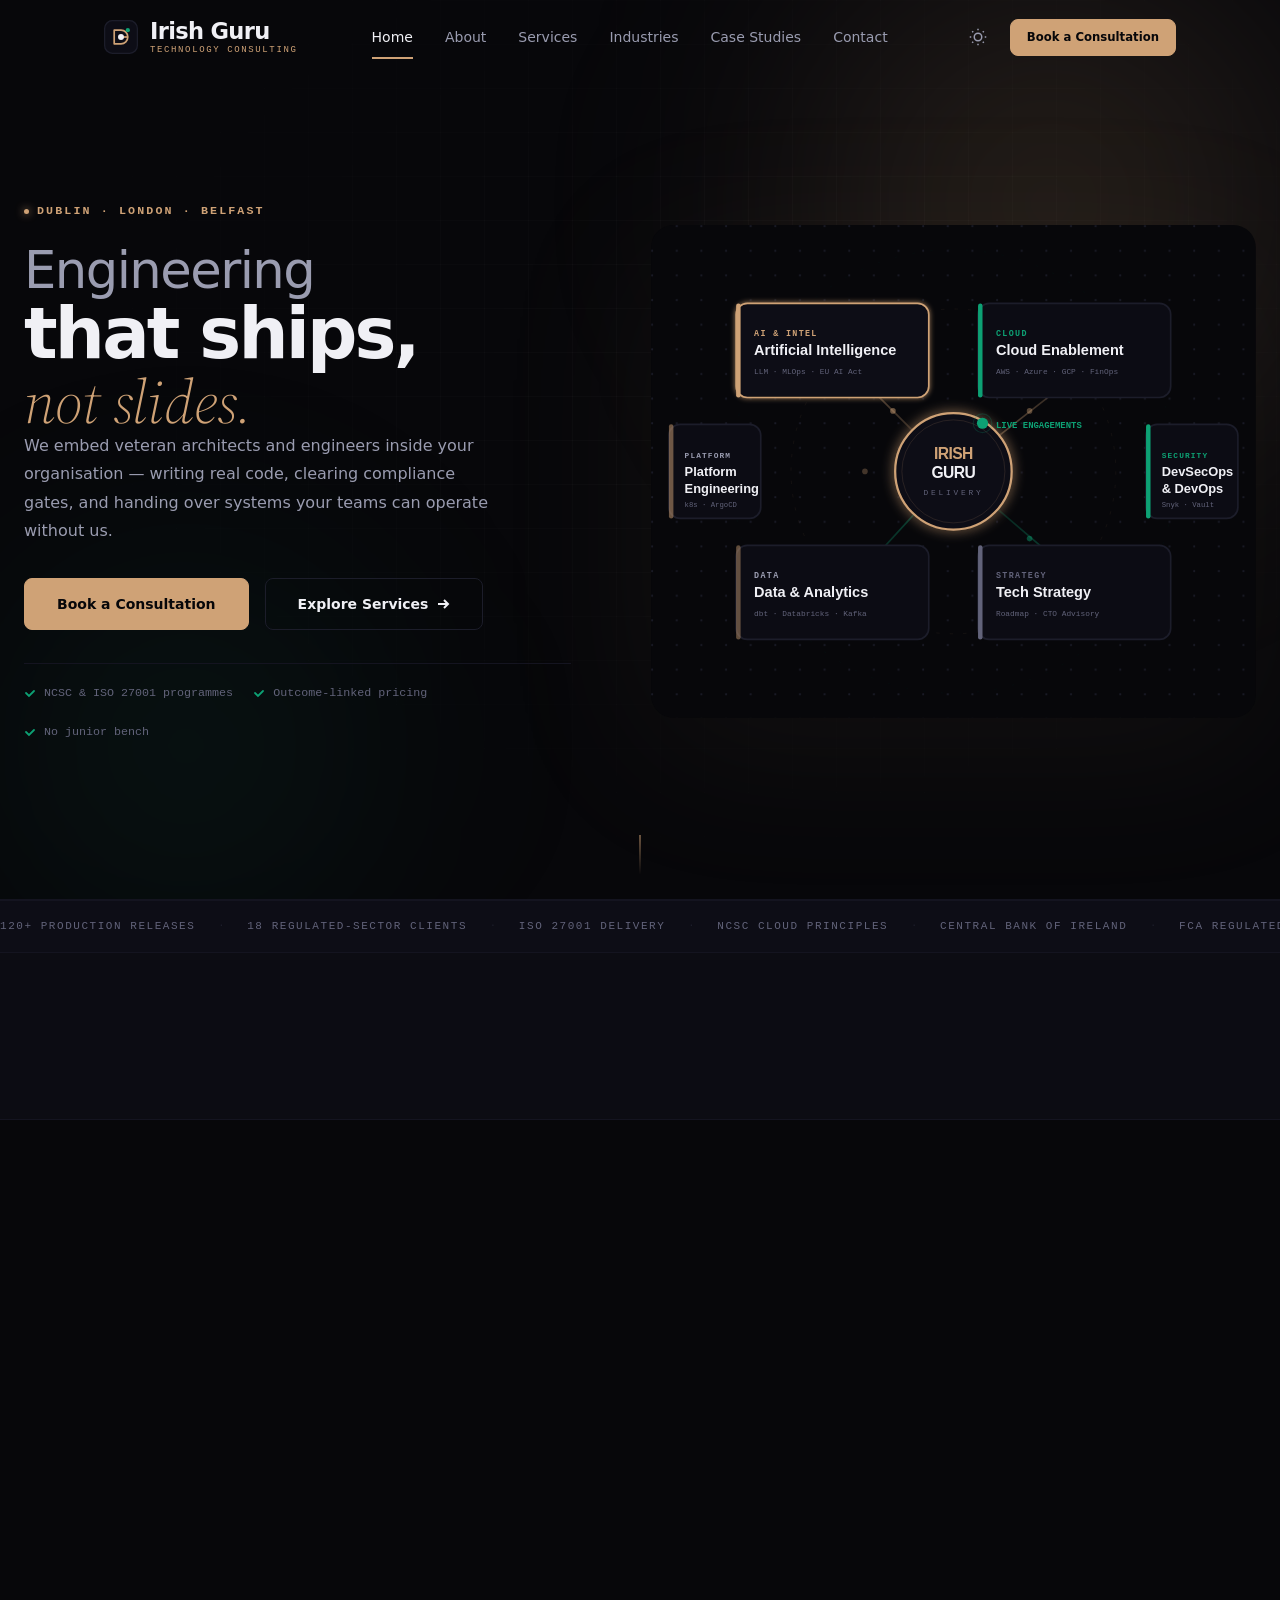
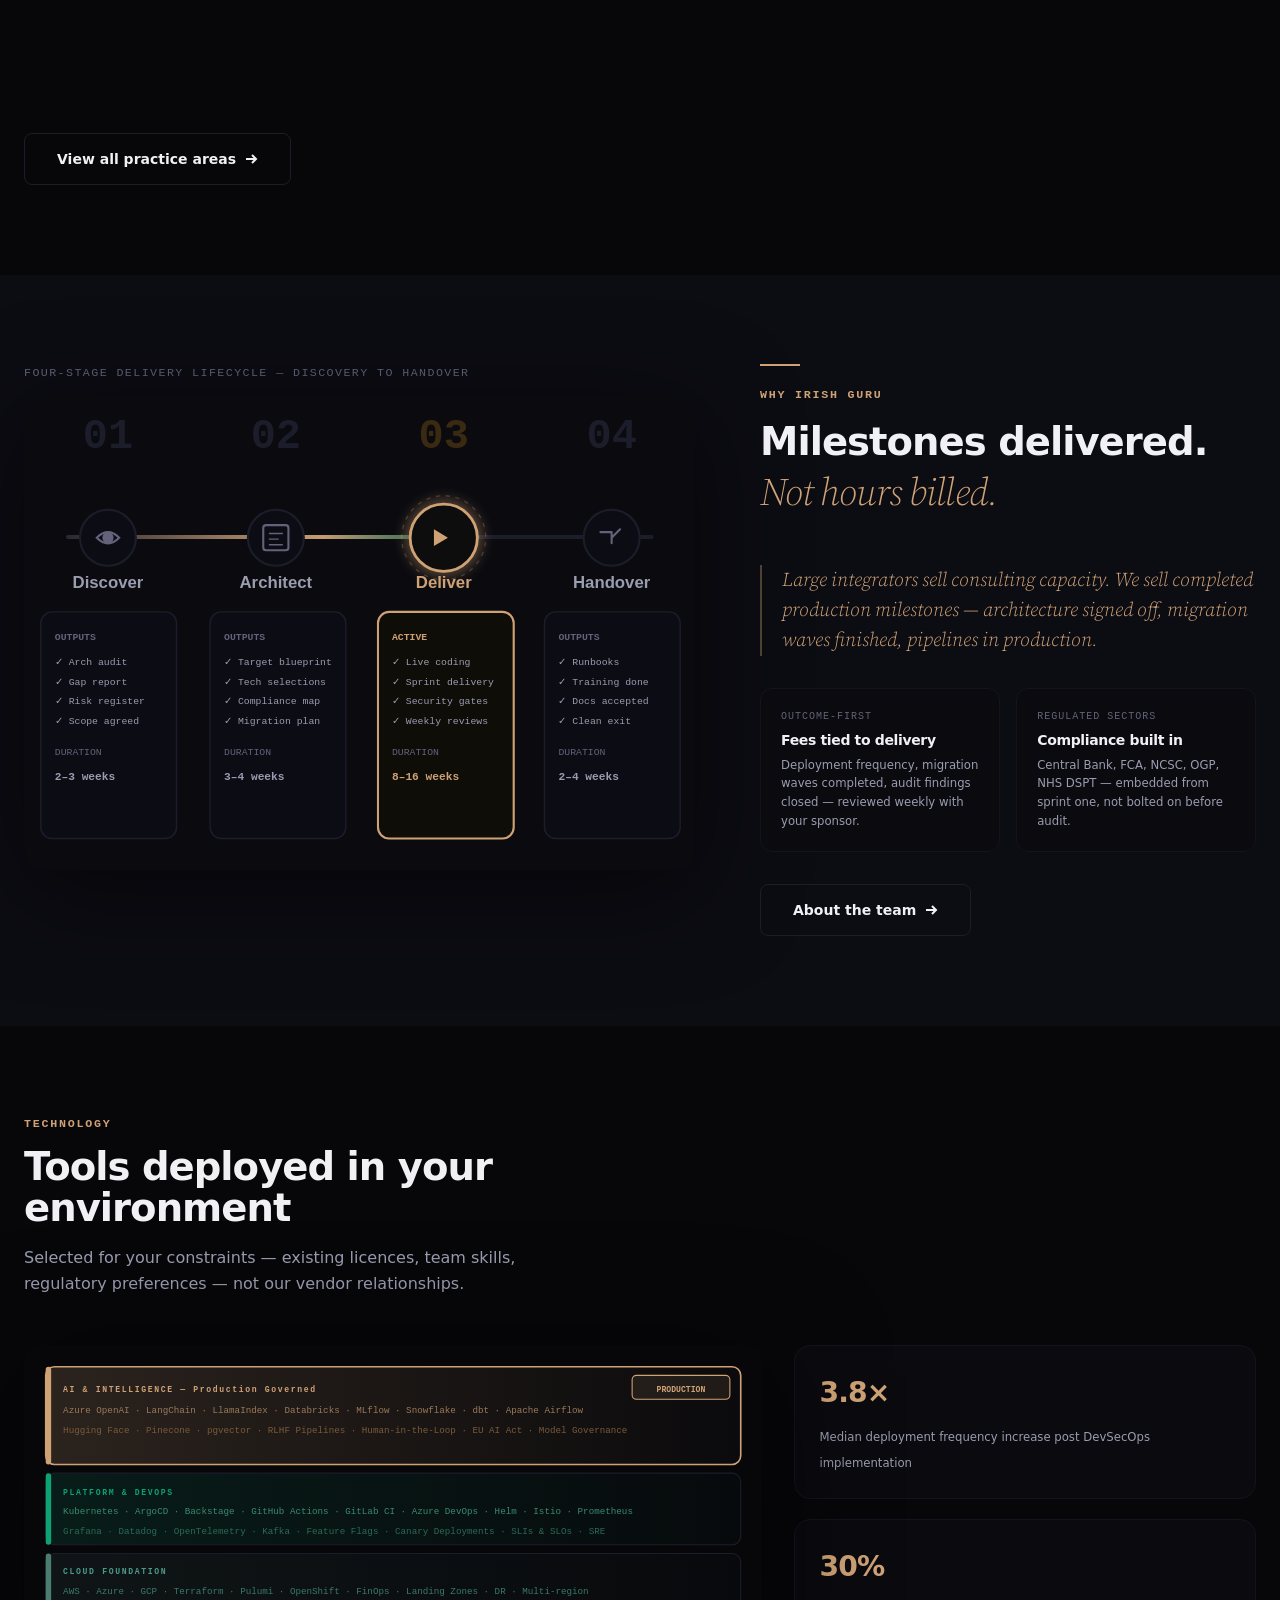
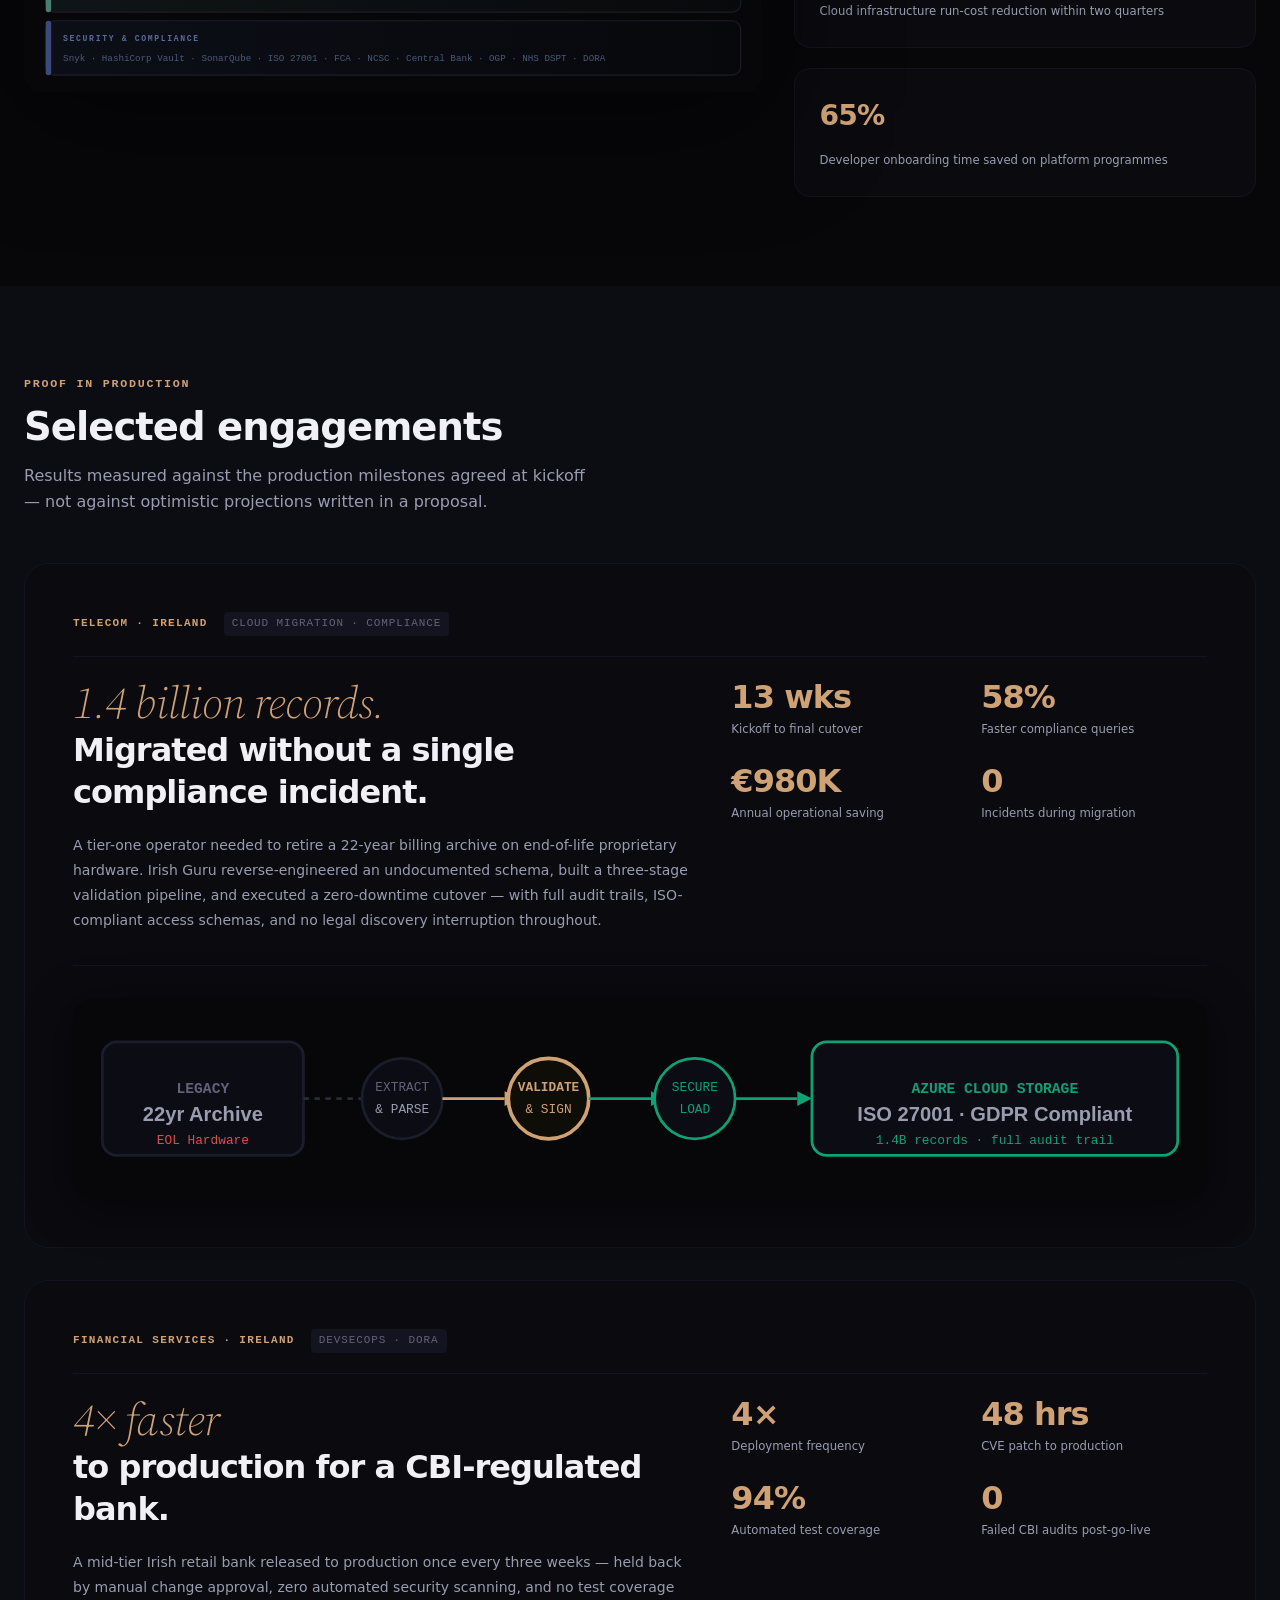
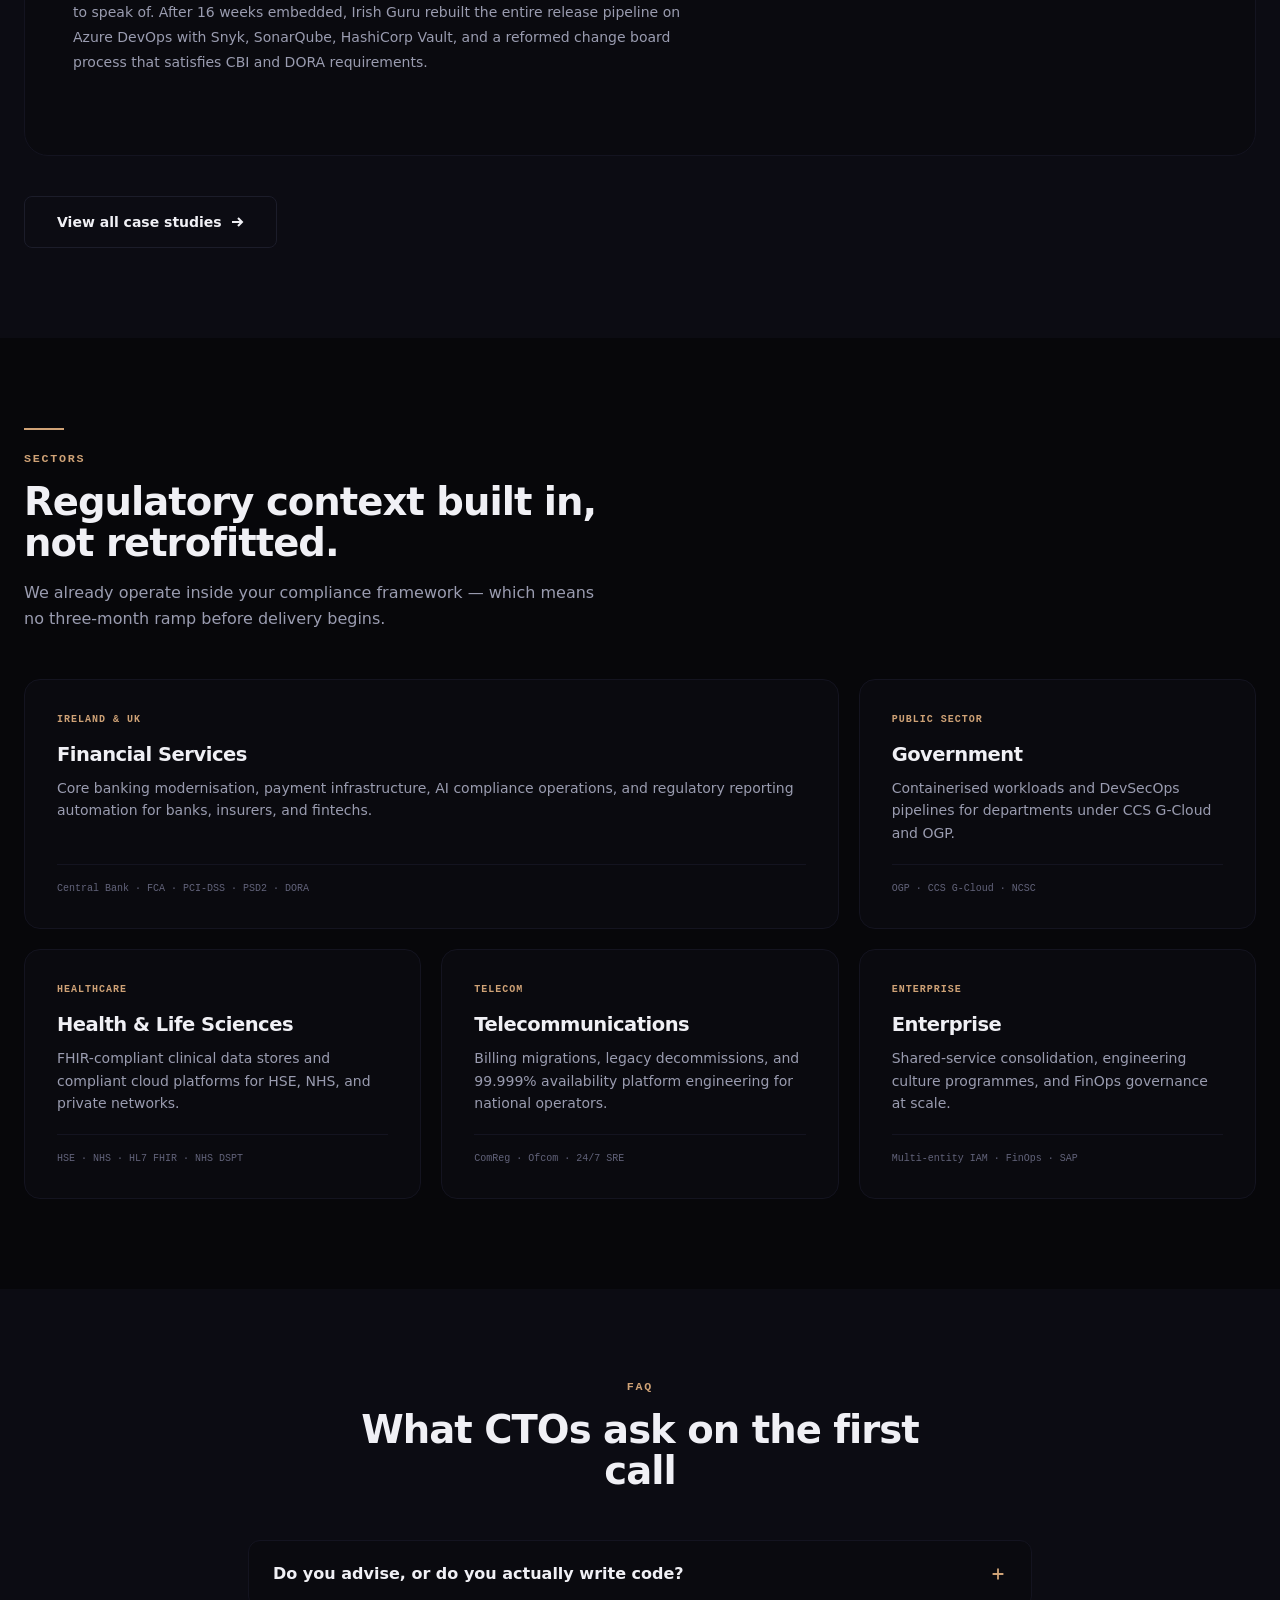
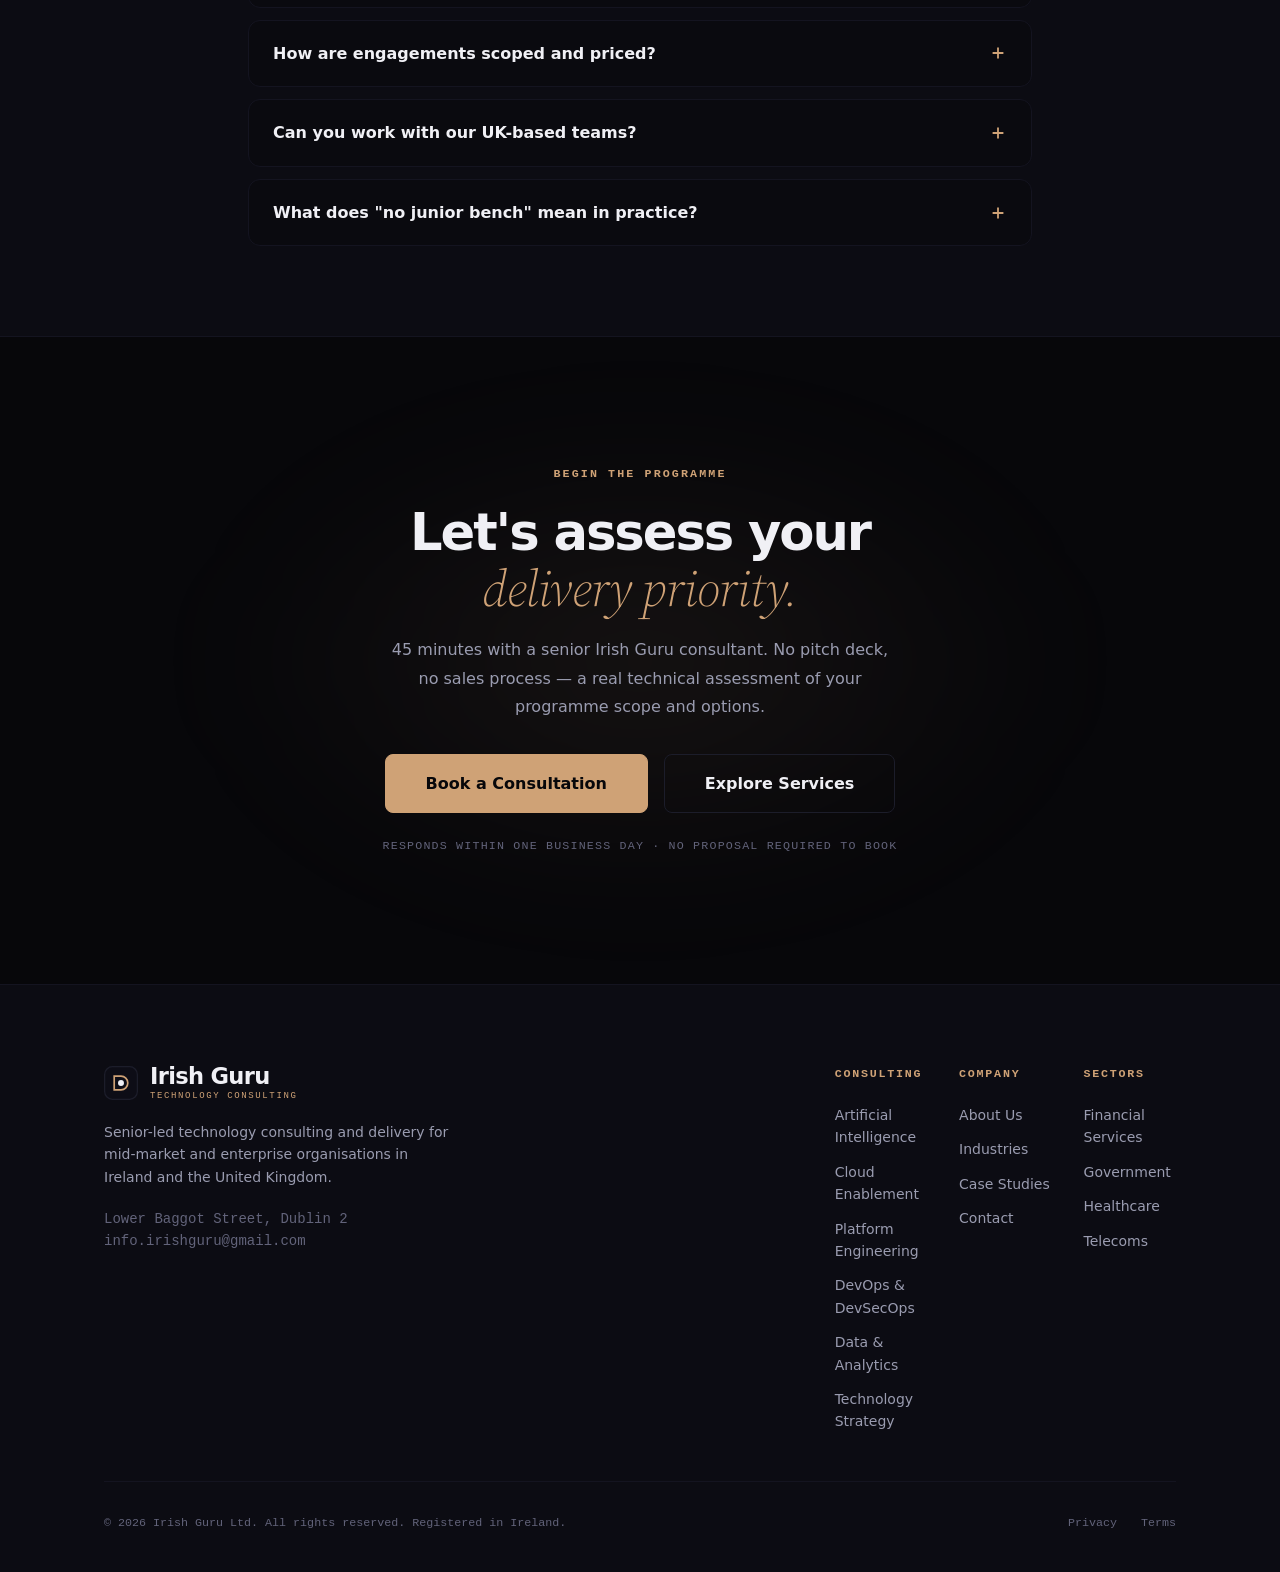
==== commit 3a8f7cc0: "fix: remove stray link-wrap element causing service list grid misalignment on row 01 Co-authored-by:" ====
--- a/index.html
+++ b/index.html
@@ -343,7 +343,6 @@
         <ol class="svc-list reveal" aria-label="Service practice areas">
 
           <li class="svc-list__item">
-            <a href="services/#ai" class="svc-list__link-wrap" tabindex="-1" aria-hidden="true"></a>
             <span class="svc-list__num" aria-hidden="true">01</span>
             <div class="svc-list__body">
               <h3 class="svc-list__title">
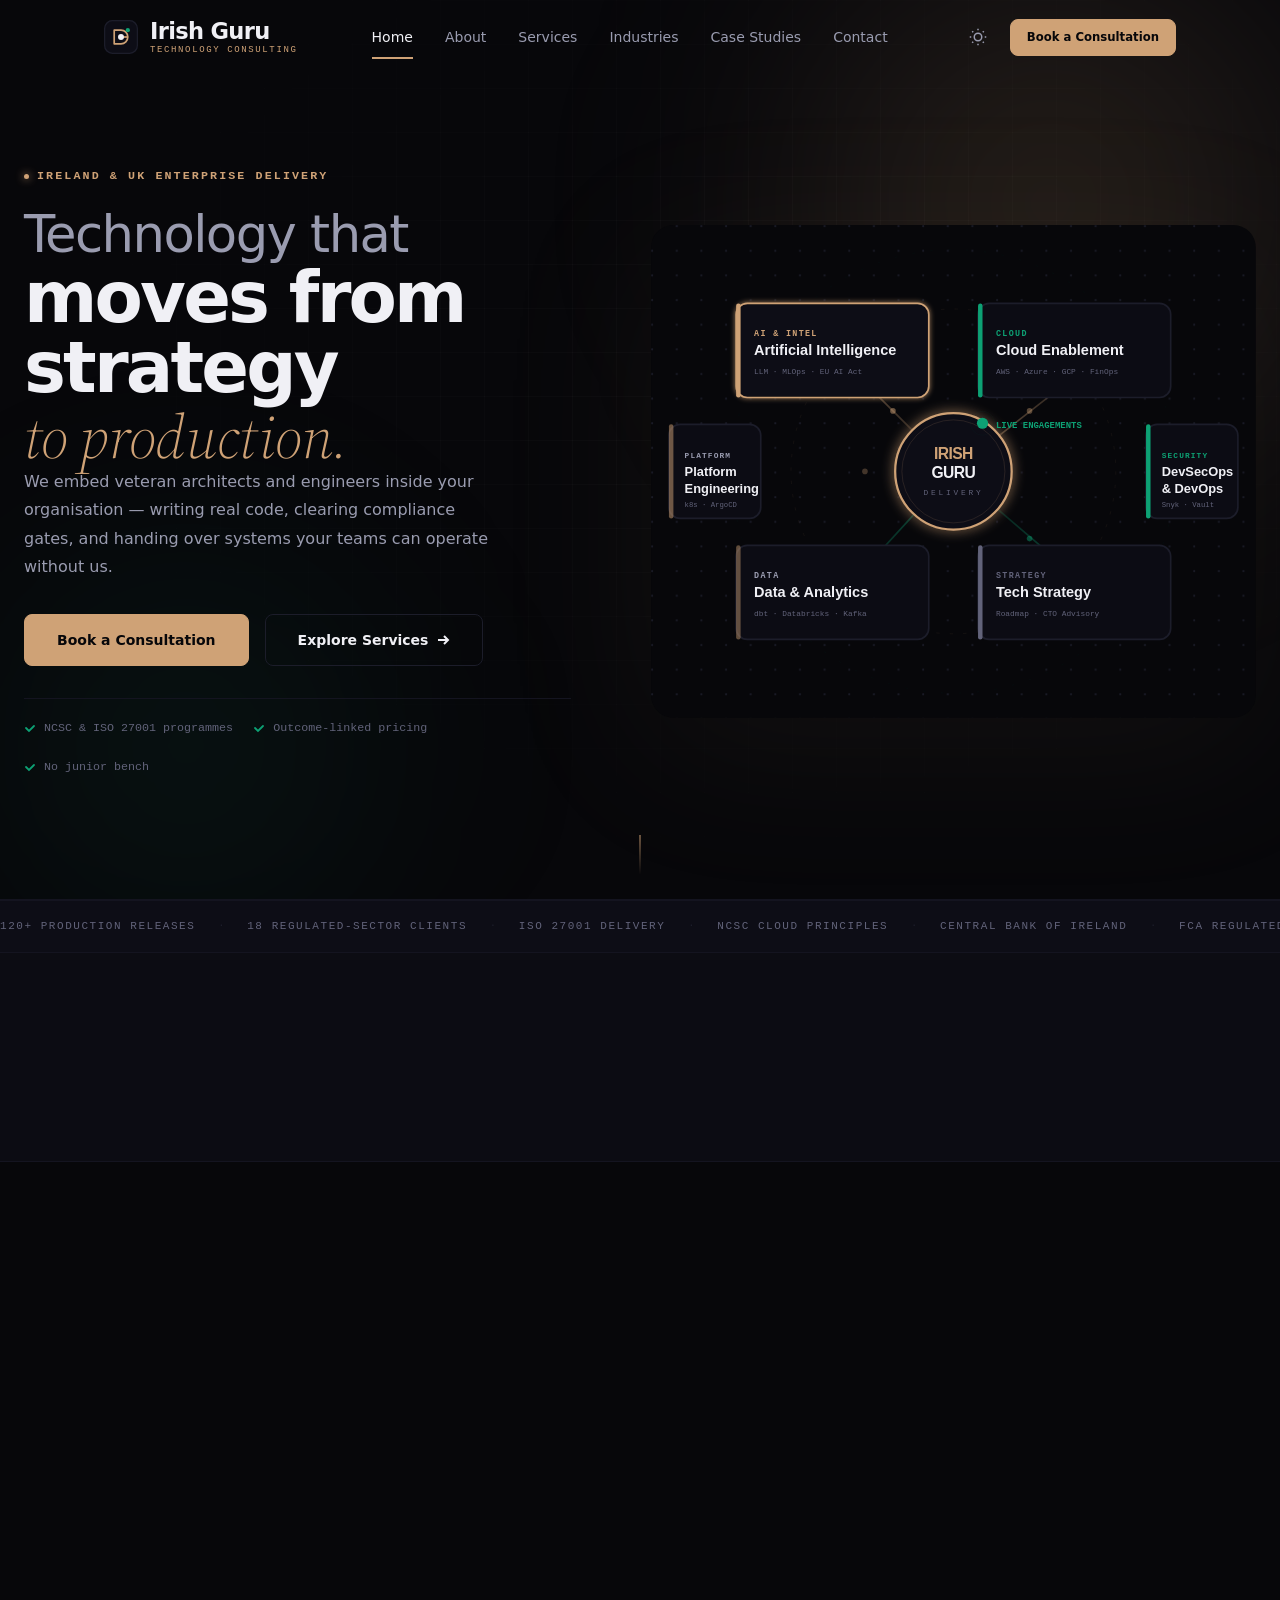
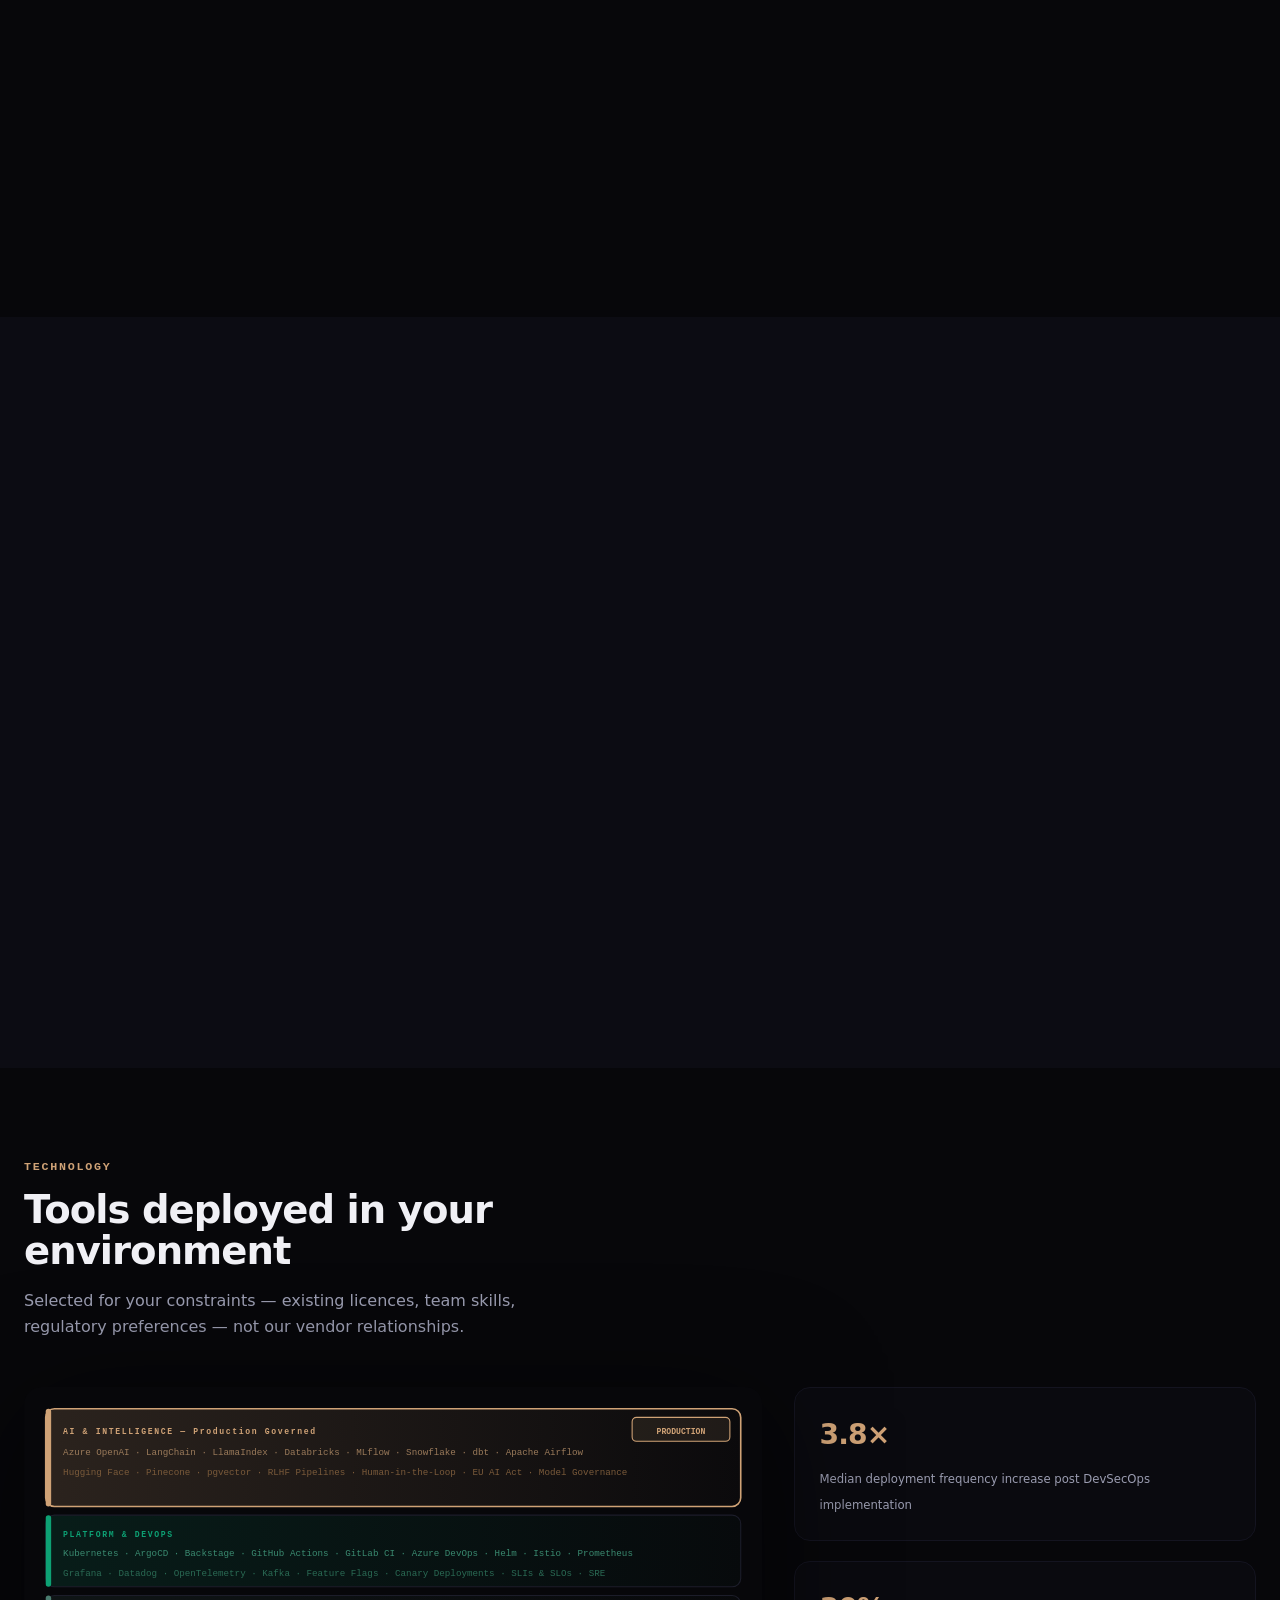
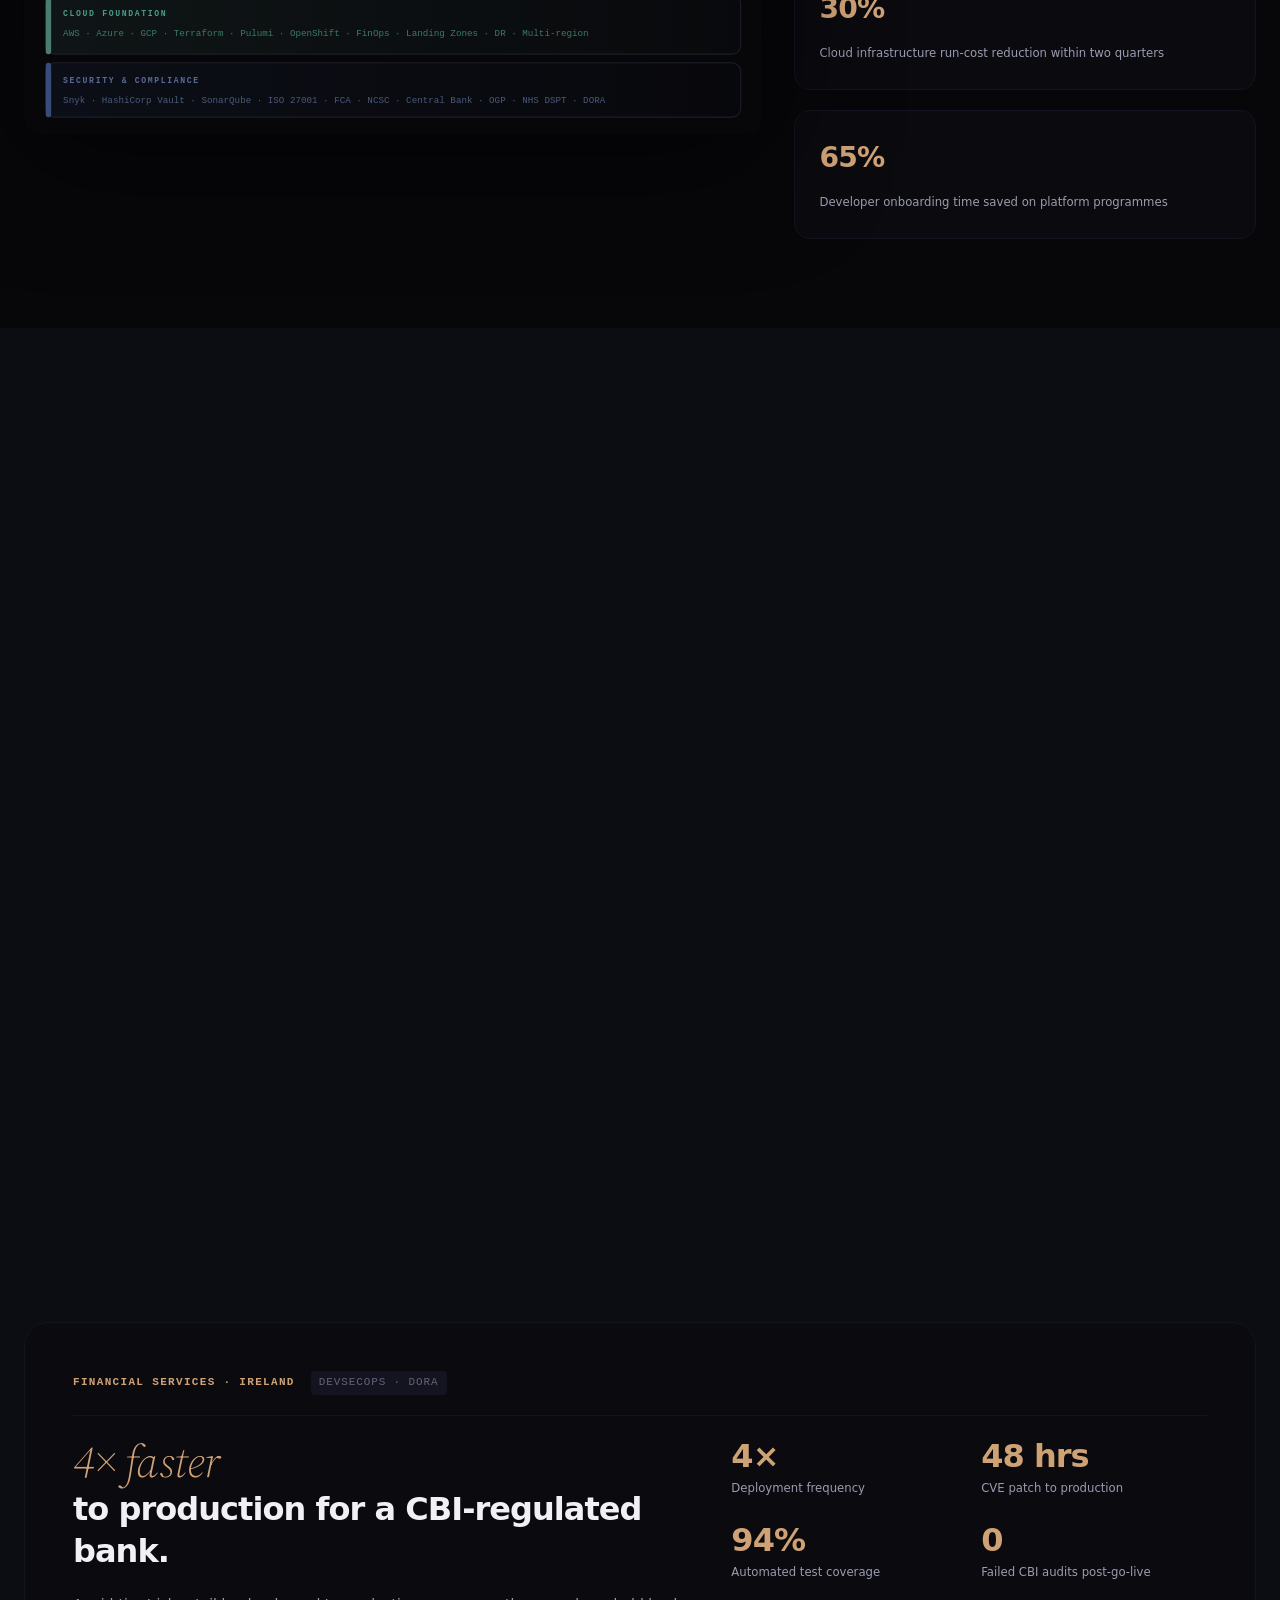
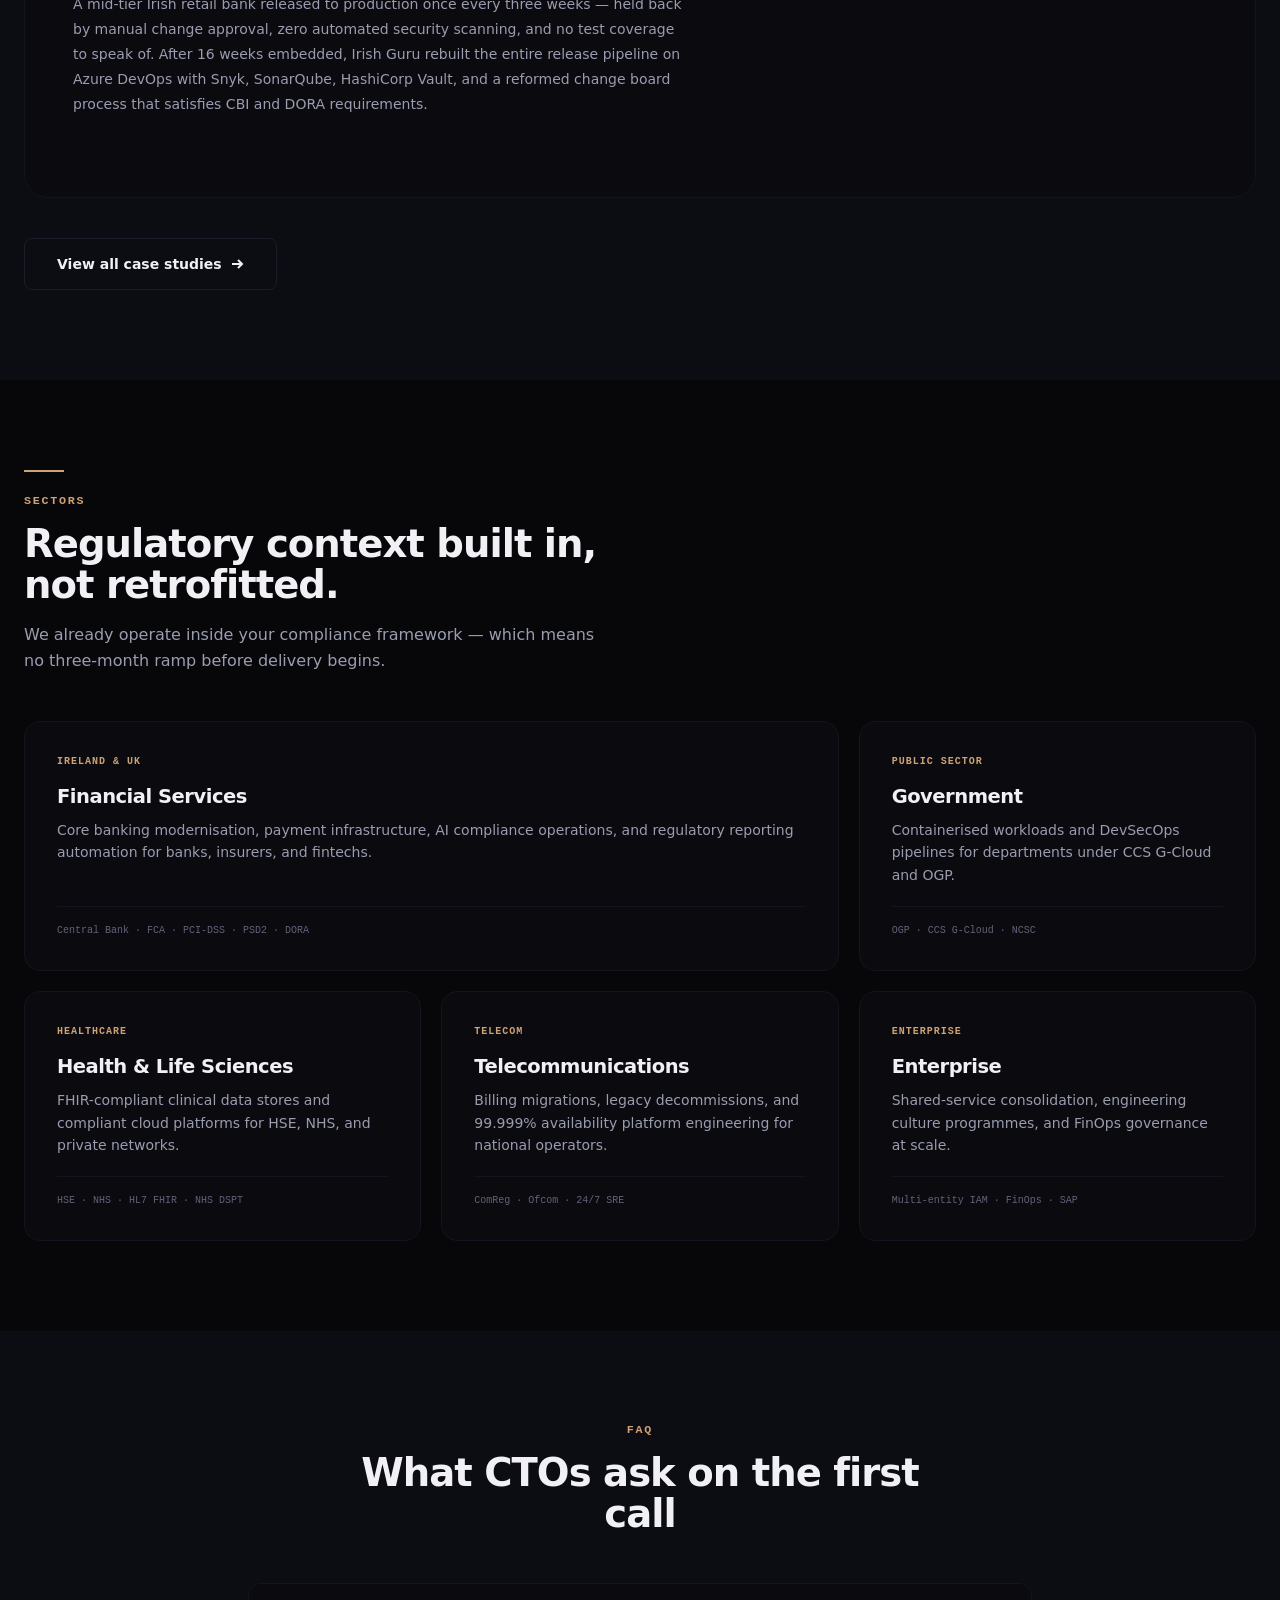
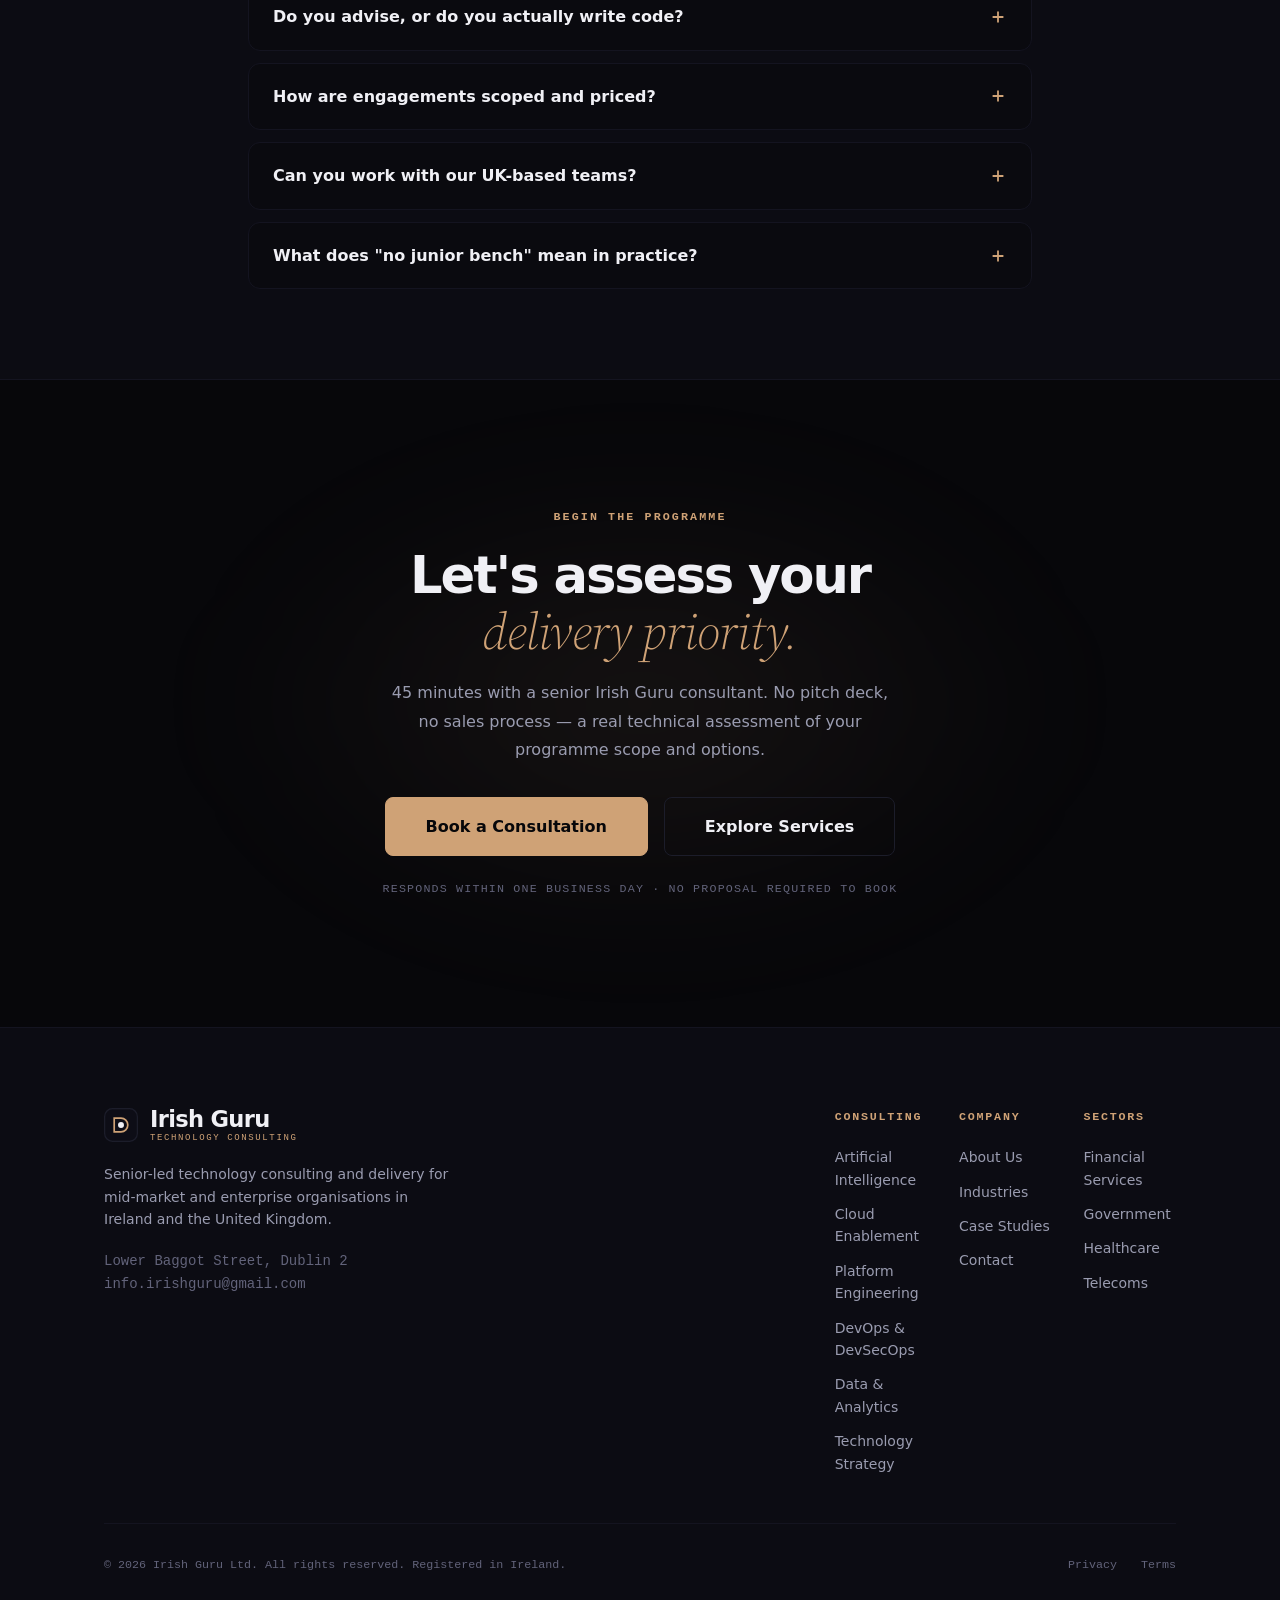
==== commit bcefbab4: "copy: update hero headline, overline, and editorial pull statement" ====
--- a/index.html
+++ b/index.html
@@ -94,13 +94,13 @@
           <div class="hero__copy">
             <p class="hero__overline reveal">
               <span class="hero__overline-dot" aria-hidden="true"></span>
-              Dublin · London · Belfast
+              Ireland &amp; UK Enterprise Delivery
             </p>
 
             <h1 id="hero-title" class="hero__h1 reveal reveal--delay-1">
-              <span class="hero__h1-line hero__h1-line--lg">Engineering</span>
-              <span class="hero__h1-line hero__h1-line--xl">that ships,</span>
-              <em class="hero__h1-line hero__h1-line--serif">not slides.</em>
+              <span class="hero__h1-line hero__h1-line--lg">Technology that</span>
+              <span class="hero__h1-line hero__h1-line--xl">moves from strategy</span>
+              <em class="hero__h1-line hero__h1-line--serif">to production.</em>
             </h1>
 
             <p class="hero__sub reveal reveal--delay-2">We embed veteran architects and engineers inside your organisation — writing real code, clearing compliance gates, and handing over systems your teams can operate without us.</p>
@@ -320,7 +320,7 @@
       <div class="container">
         <div class="editorial-pull__inner reveal">
           <span class="editorial-pull__eyebrow">The Practitioner Difference</span>
-          <p class="editorial-pull__text">We are not an advisory firm. We write the Terraform, lead architecture reviews, build the CI/CD gates, and hand over systems your engineers can own — <em>without us in the room.</em></p>
+          <p class="editorial-pull__text">We are a senior-only advisory and engineering group for CTOs and IT leaders in Ireland and the UK. Our team embeds directly within your department to ship working architecture, clear compliance gates, and handover fully documented platforms <em>your engineers are excited to own.</em></p>
         </div>
       </div>
     </section>
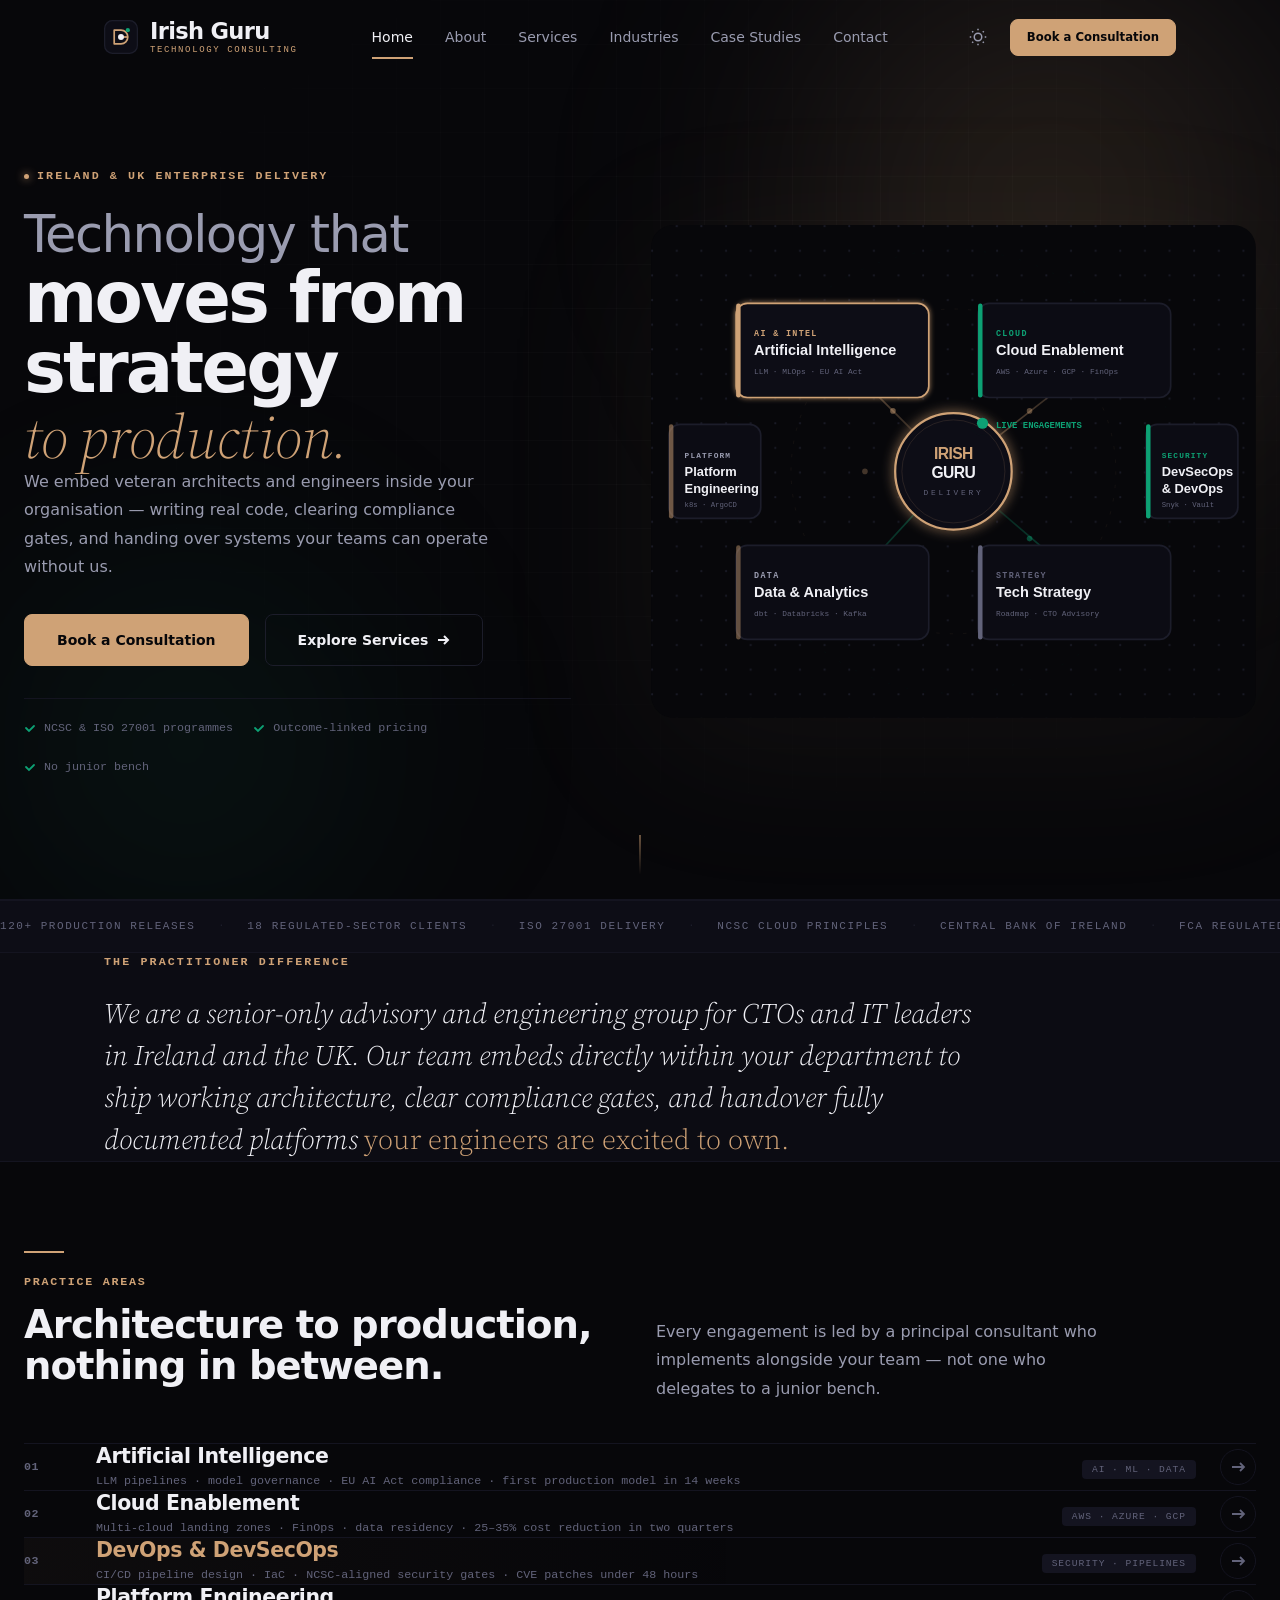
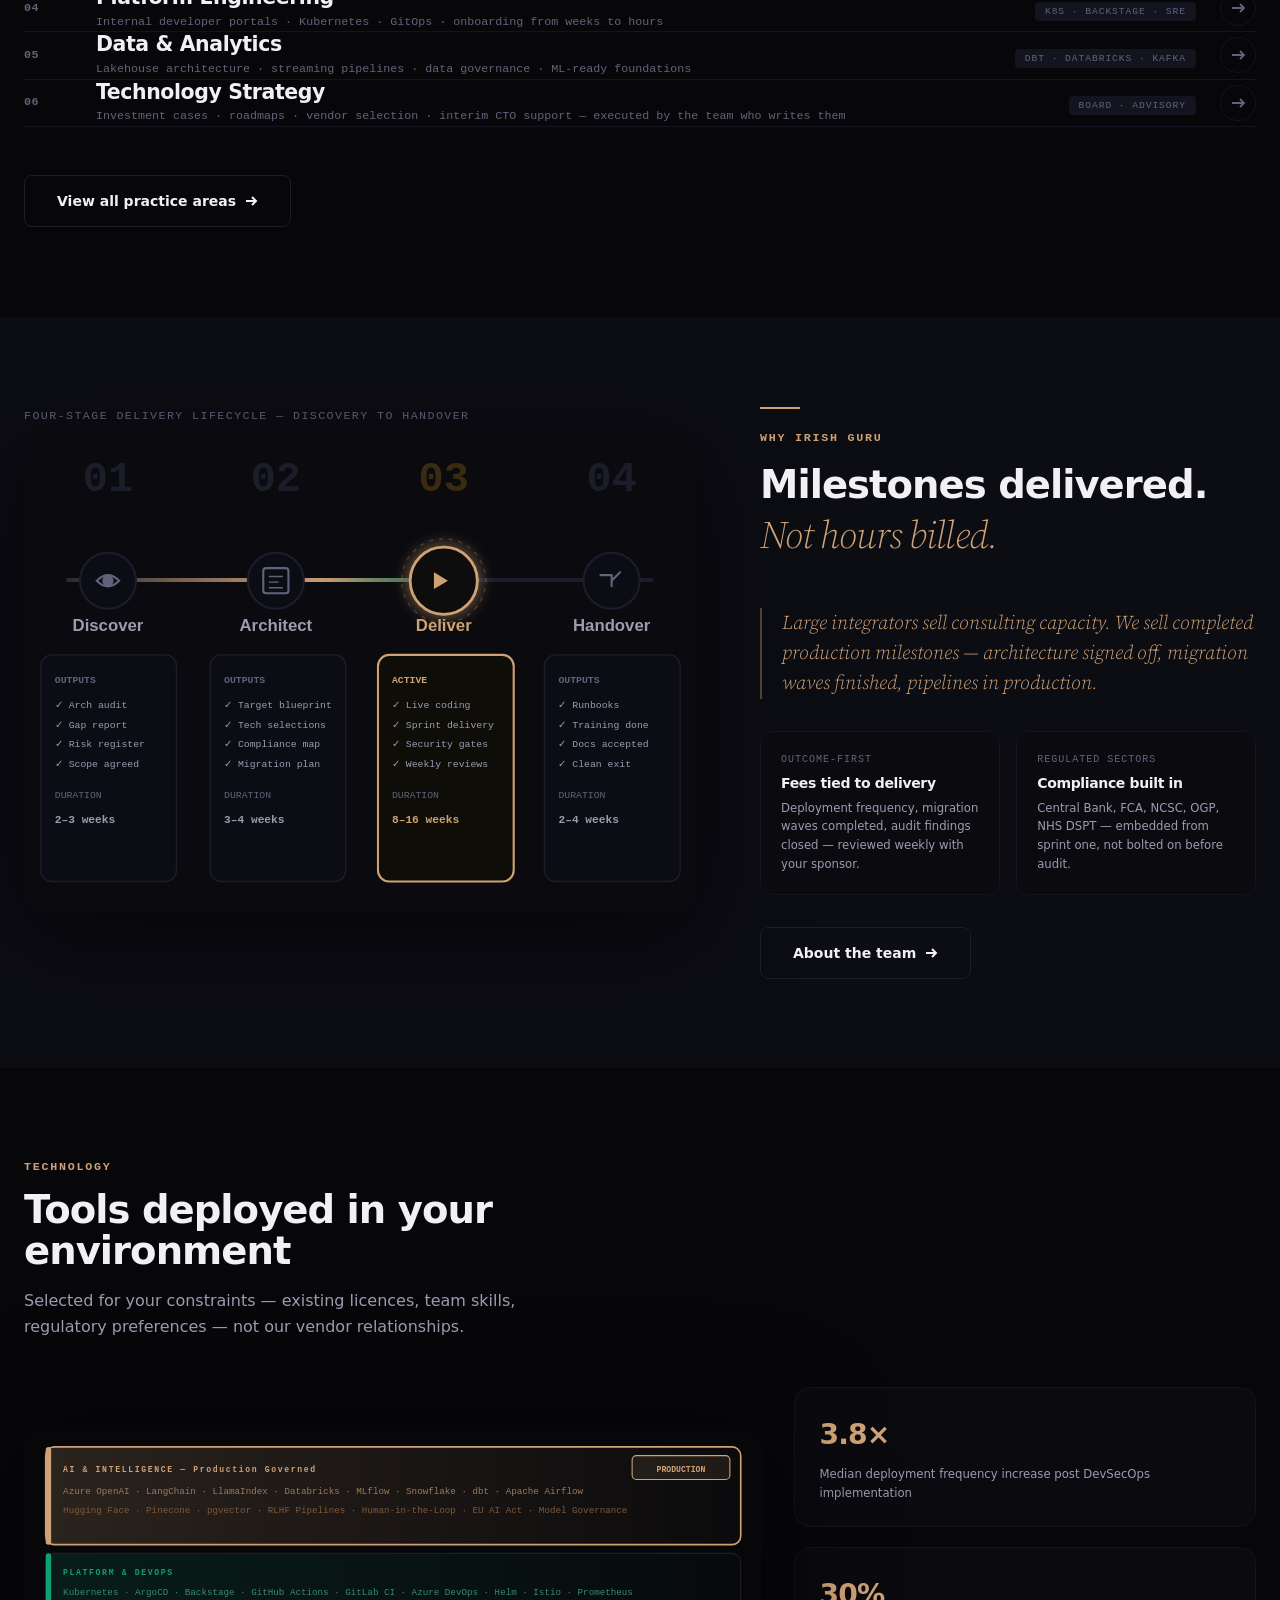
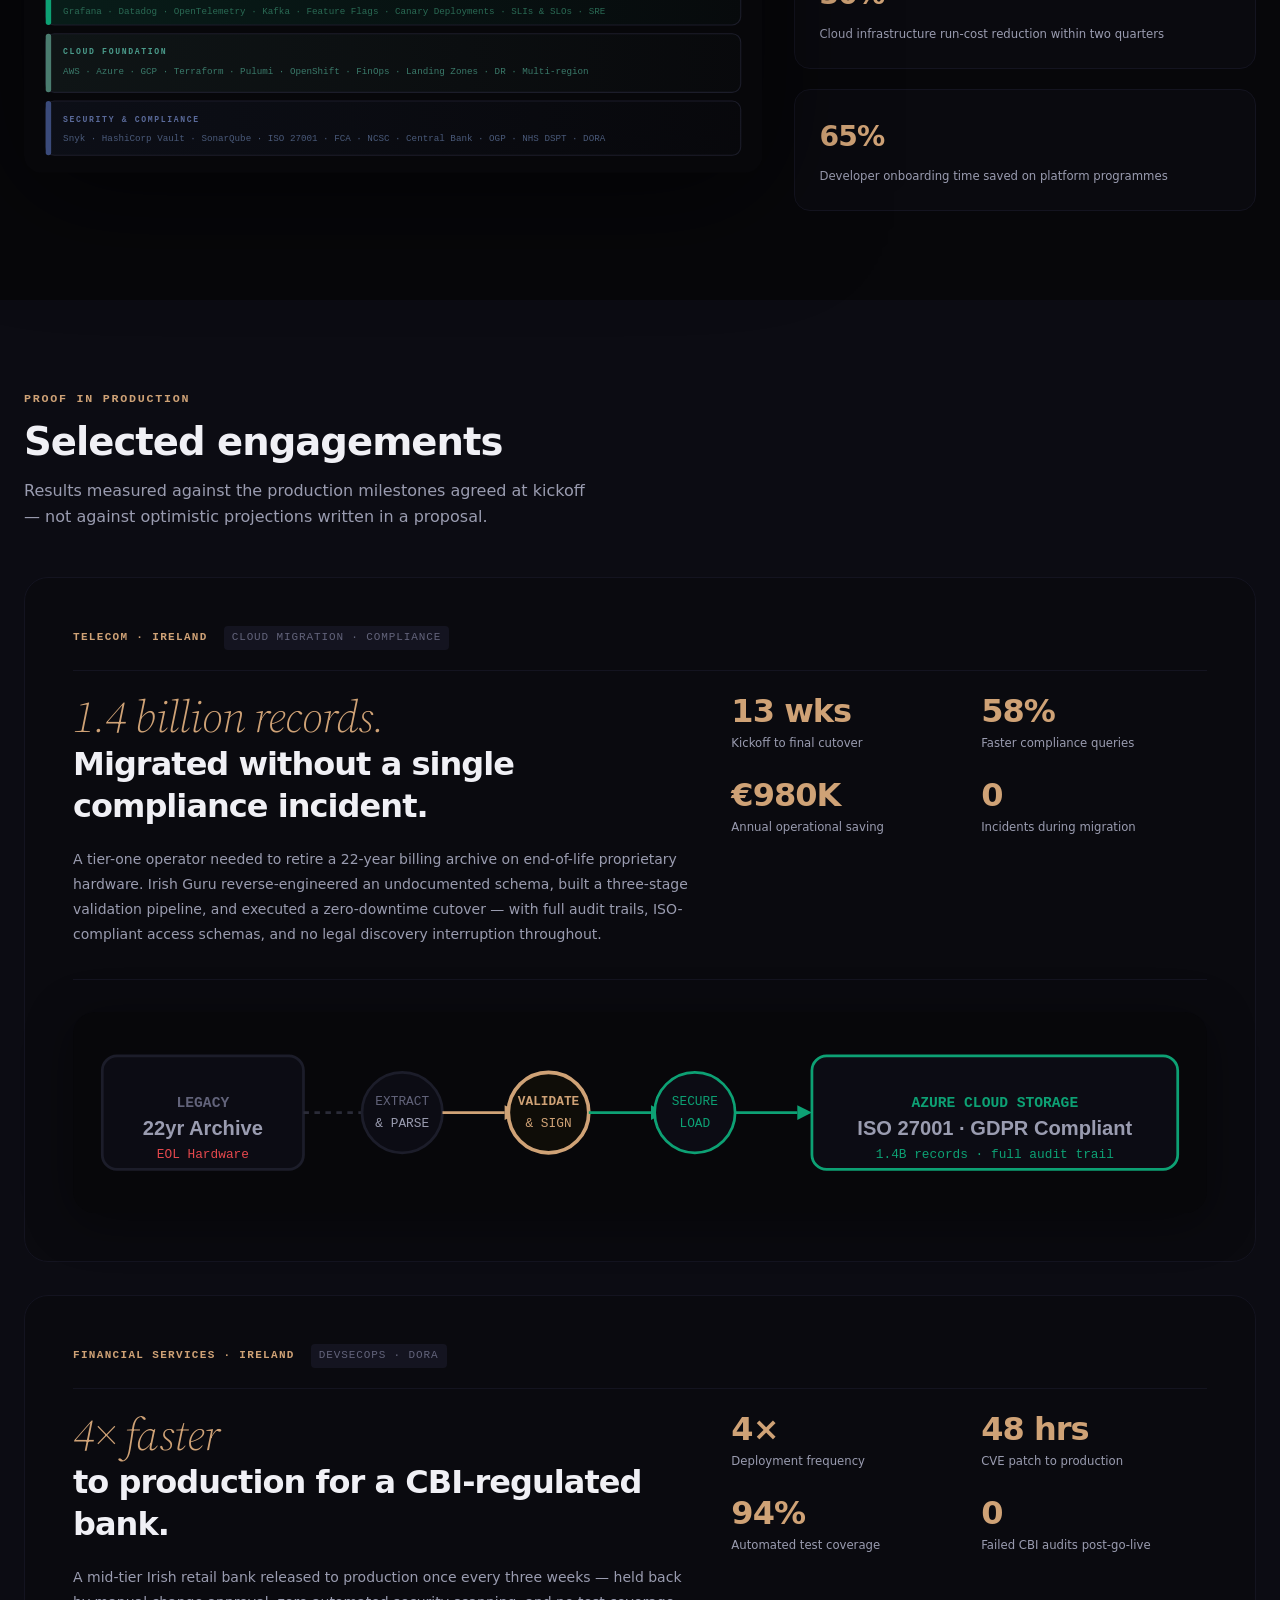
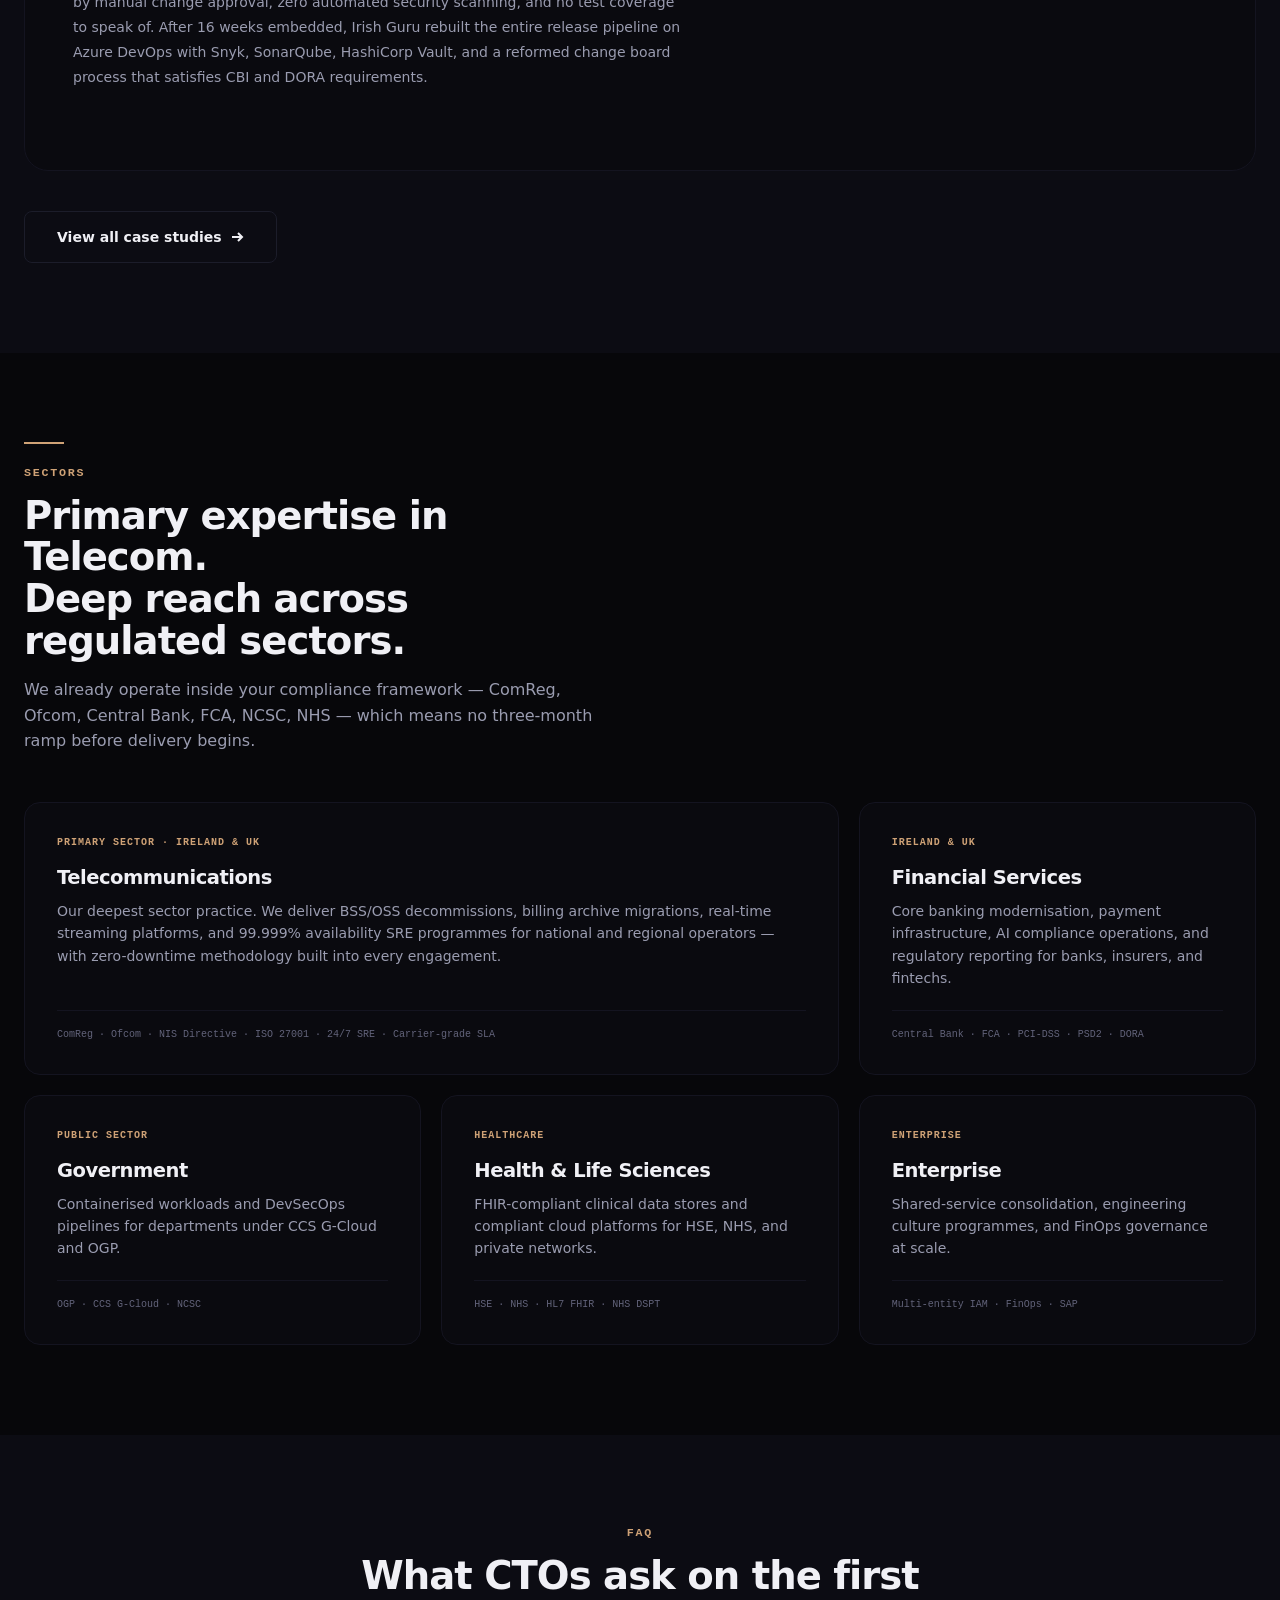
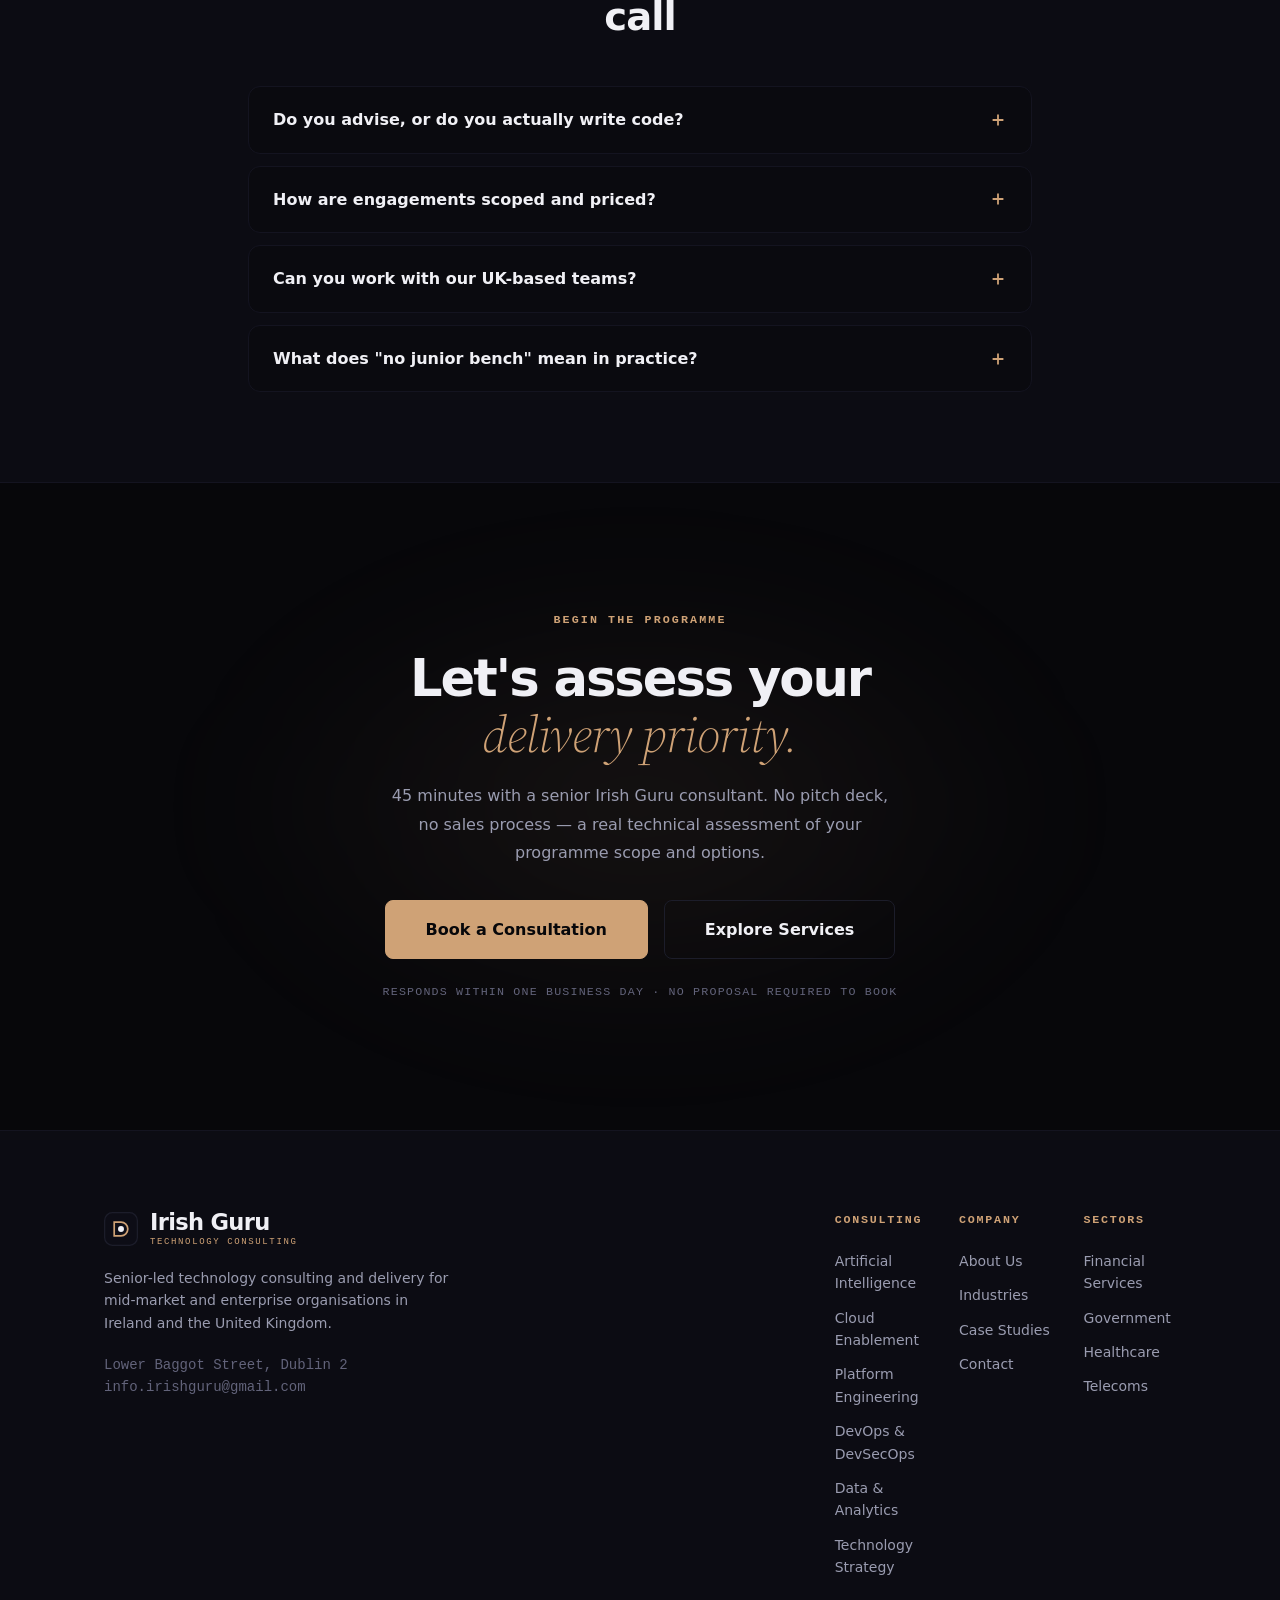
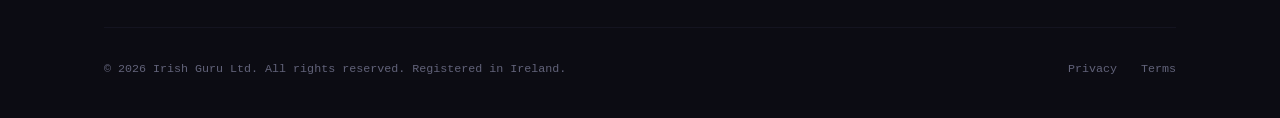
==== commit e4b59767: "content: make Telecommunications primary sector — lead card on homepage, position 01 on industries p" ====
--- a/index.html
+++ b/index.html
@@ -782,15 +782,21 @@
         <header class="section-hd reveal">
           <div class="section-hd__rule" aria-hidden="true"></div>
           <p class="section-hd__eye">Sectors</p>
-          <h2 id="ind-heading" class="section-hd__title">Regulatory context built in,<br>not retrofitted.</h2>
-          <p class="section-hd__sub">We already operate inside your compliance framework — which means no three-month ramp before delivery begins.</p>
+          <h2 id="ind-heading" class="section-hd__title">Primary expertise in Telecom.<br>Deep reach across regulated sectors.</h2>
+          <p class="section-hd__sub">We already operate inside your compliance framework — ComReg, Ofcom, Central Bank, FCA, NCSC, NHS — which means no three-month ramp before delivery begins.</p>
         </header>
 
         <div class="sector-grid reveal">
           <article class="sector-card sector-card--lead">
+            <p class="sector-card__region">Primary Sector · Ireland &amp; UK</p>
+            <h3 class="sector-card__title"><a href="industries/#telecom">Telecommunications</a></h3>
+            <p class="sector-card__desc">Our deepest sector practice. We deliver BSS/OSS decommissions, billing archive migrations, real-time streaming platforms, and 99.999% availability SRE programmes for national and regional operators — with zero-downtime methodology built into every engagement.</p>
+            <p class="sector-card__reg">ComReg · Ofcom · NIS Directive · ISO 27001 · 24/7 SRE · Carrier-grade SLA</p>
+          </article>
+          <article class="sector-card">
             <p class="sector-card__region">Ireland &amp; UK</p>
             <h3 class="sector-card__title"><a href="industries/#financial-services">Financial Services</a></h3>
-            <p class="sector-card__desc">Core banking modernisation, payment infrastructure, AI compliance operations, and regulatory reporting automation for banks, insurers, and fintechs.</p>
+            <p class="sector-card__desc">Core banking modernisation, payment infrastructure, AI compliance operations, and regulatory reporting for banks, insurers, and fintechs.</p>
             <p class="sector-card__reg">Central Bank · FCA · PCI-DSS · PSD2 · DORA</p>
           </article>
           <article class="sector-card">
@@ -804,12 +810,6 @@
             <h3 class="sector-card__title"><a href="industries/#healthcare">Health &amp; Life Sciences</a></h3>
             <p class="sector-card__desc">FHIR-compliant clinical data stores and compliant cloud platforms for HSE, NHS, and private networks.</p>
             <p class="sector-card__reg">HSE · NHS · HL7 FHIR · NHS DSPT</p>
-          </article>
-          <article class="sector-card">
-            <p class="sector-card__region">Telecom</p>
-            <h3 class="sector-card__title"><a href="industries/#telecom">Telecommunications</a></h3>
-            <p class="sector-card__desc">Billing migrations, legacy decommissions, and 99.999% availability platform engineering for national operators.</p>
-            <p class="sector-card__reg">ComReg · Ofcom · 24/7 SRE</p>
           </article>
           <article class="sector-card">
             <p class="sector-card__region">Enterprise</p>
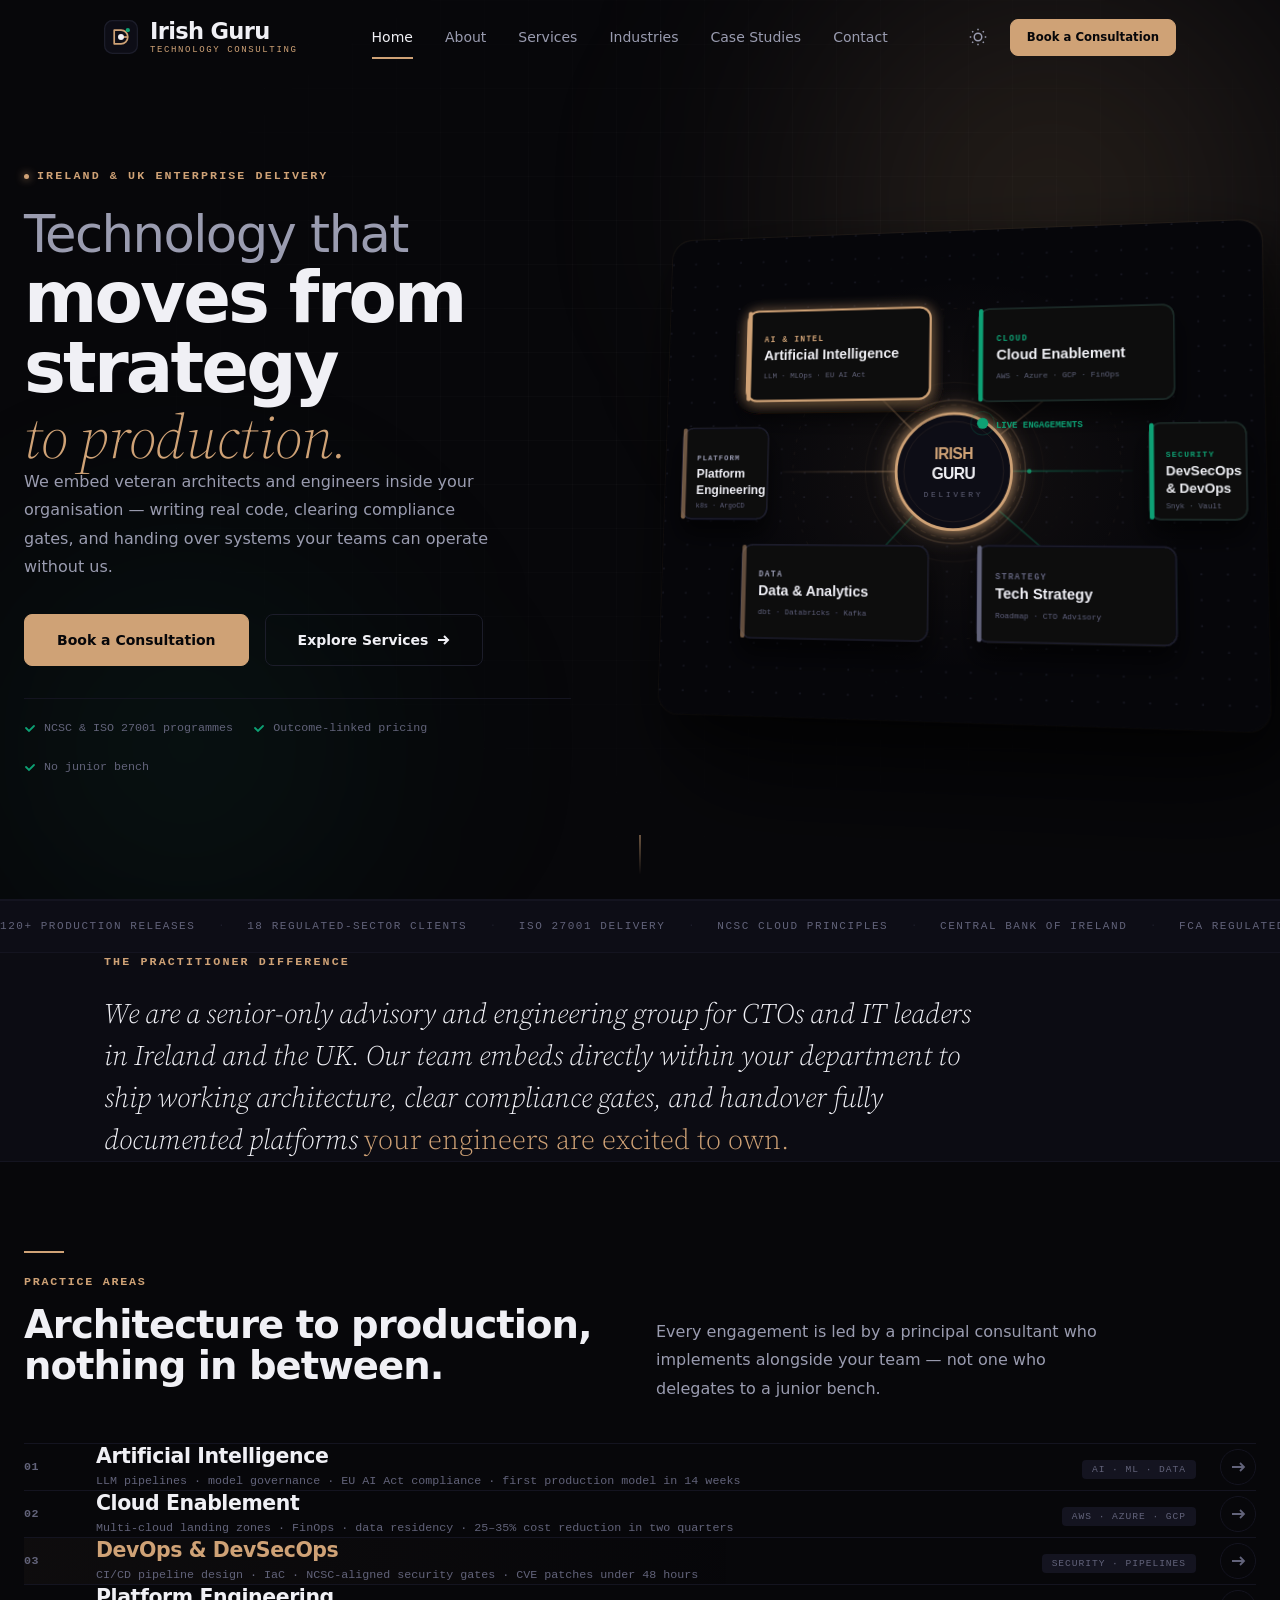
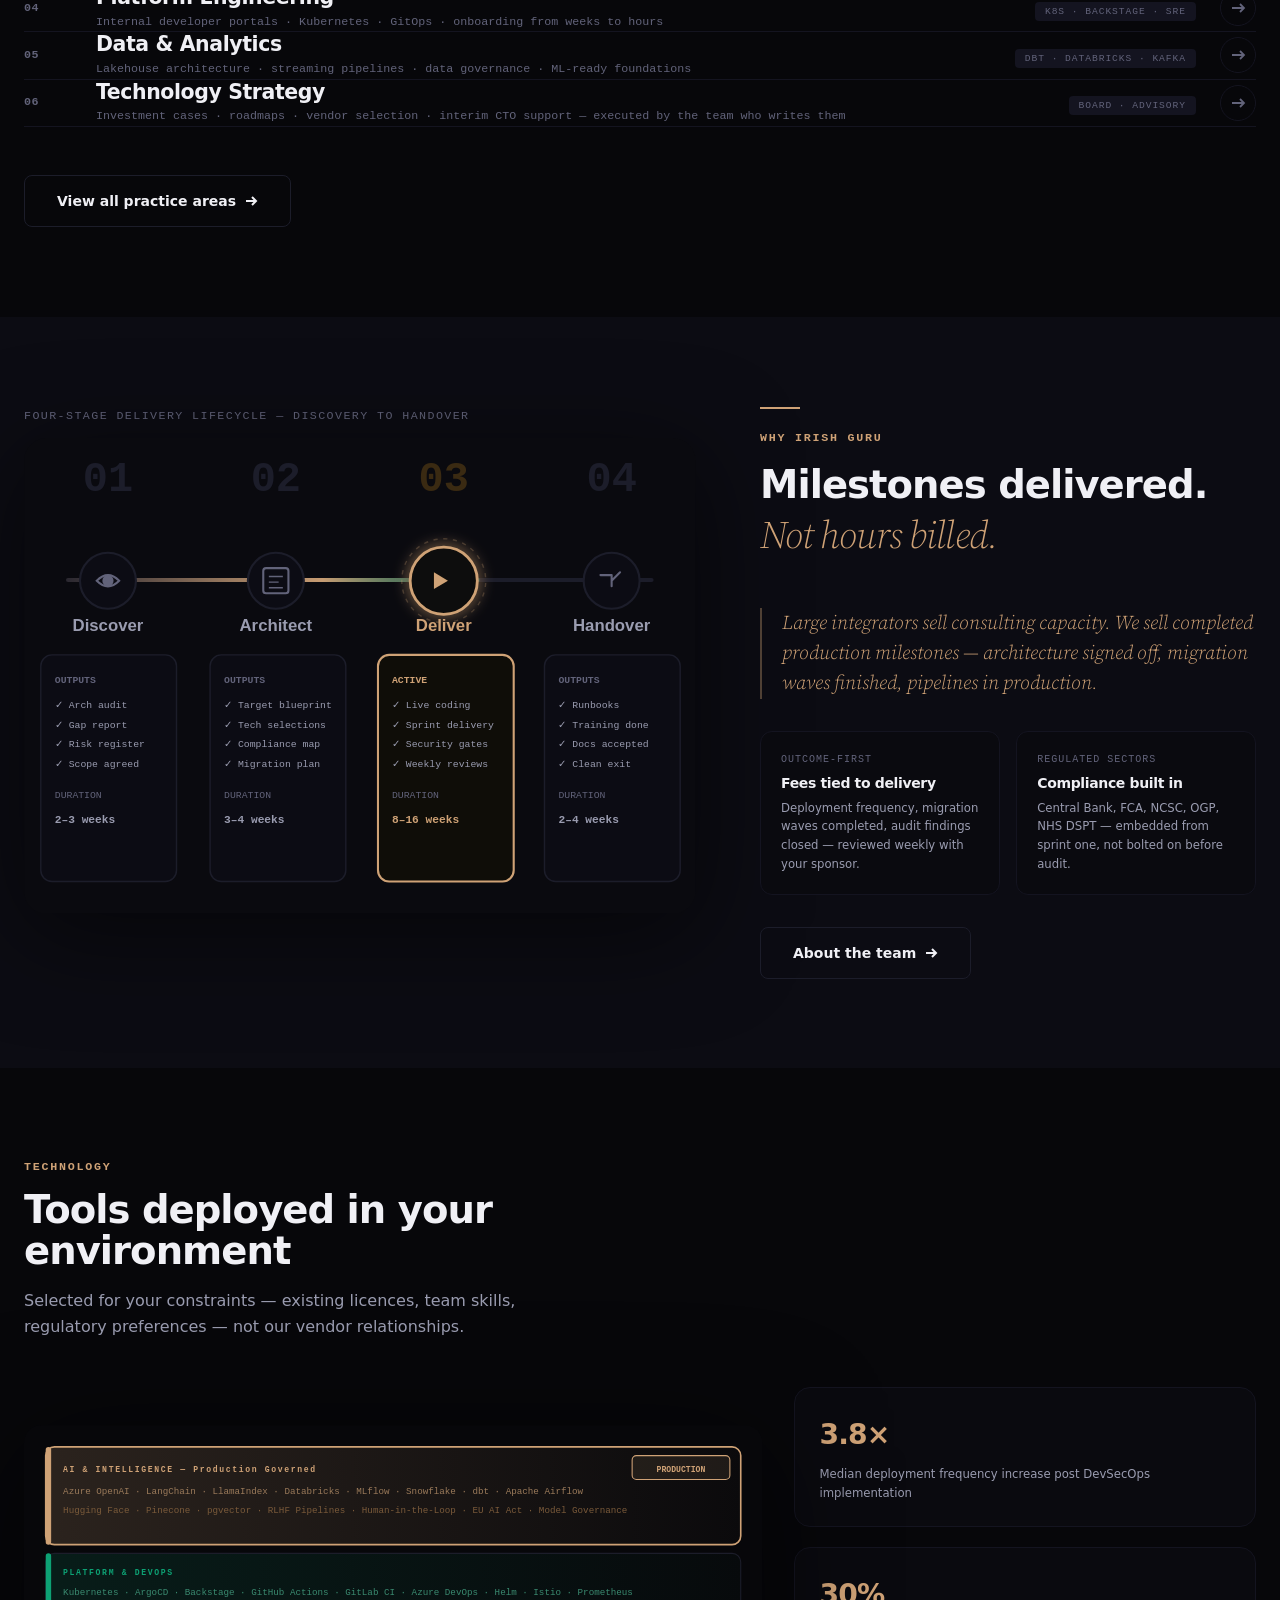
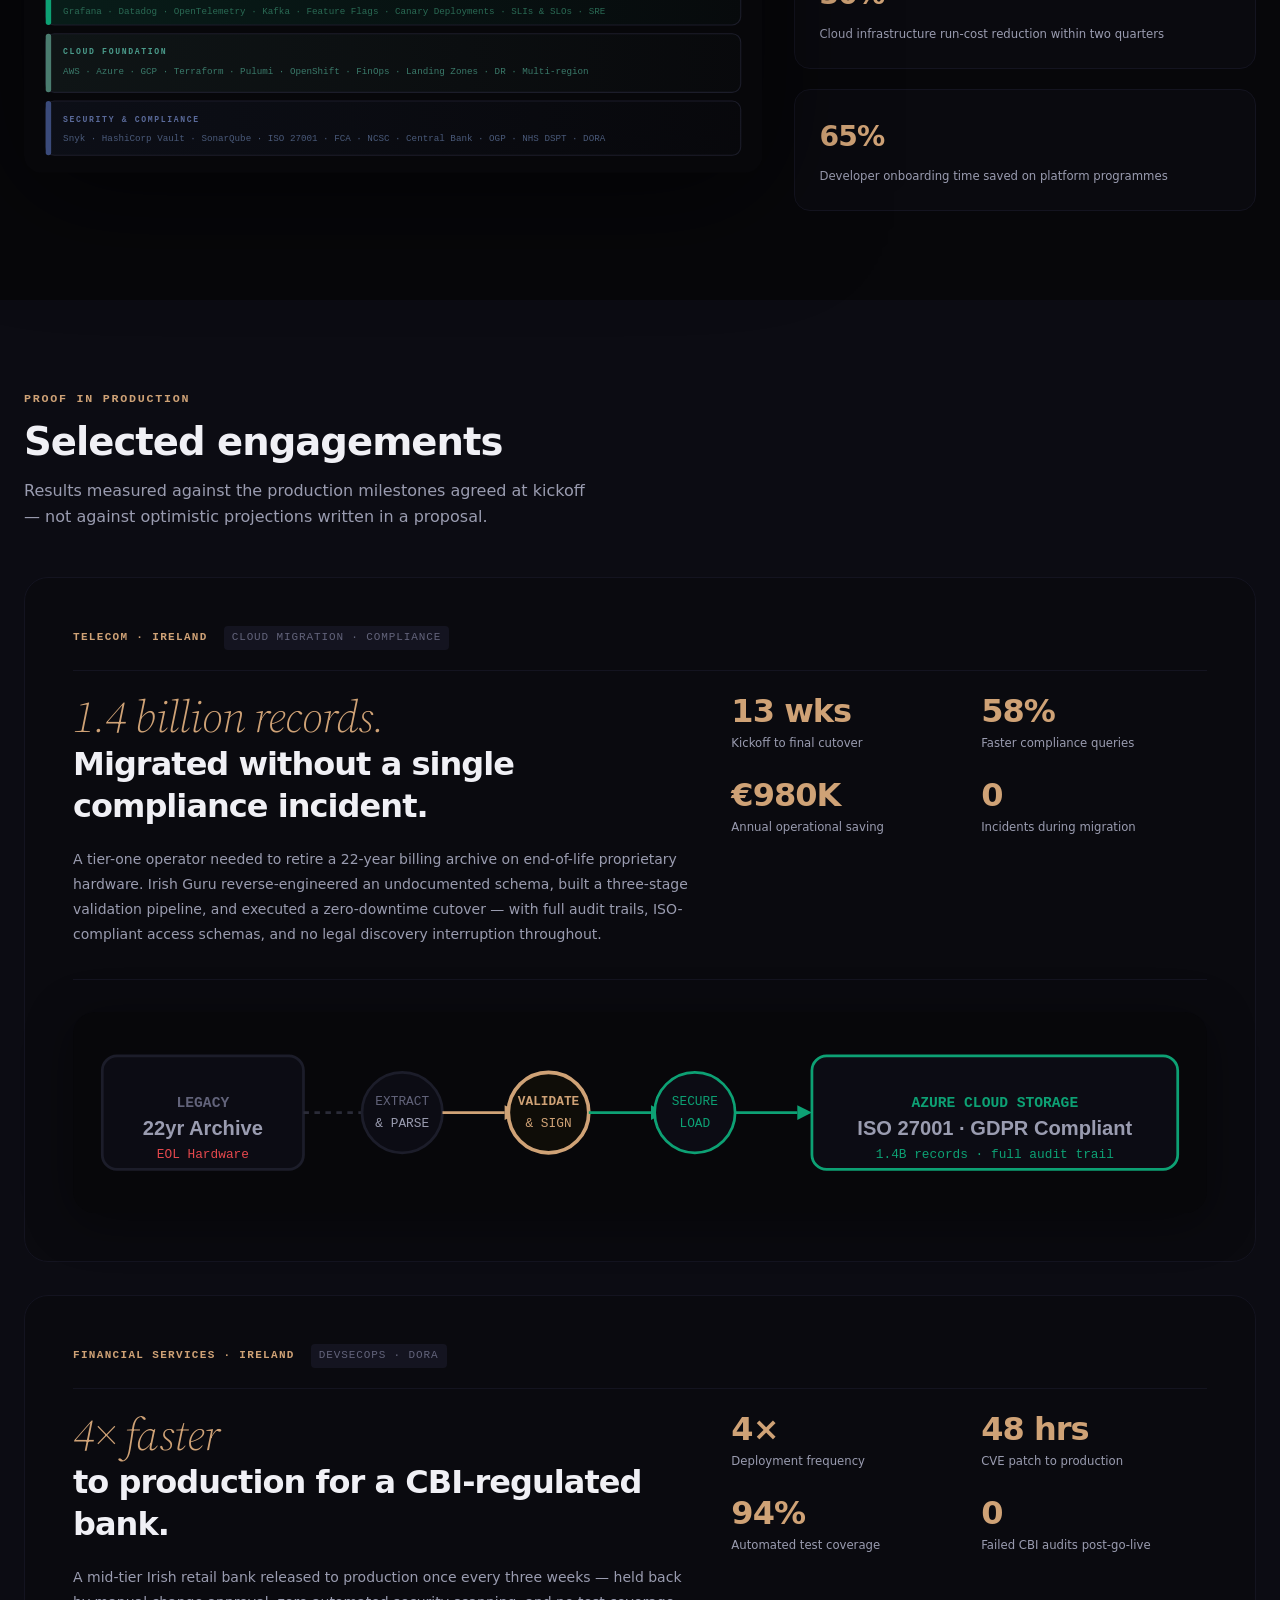
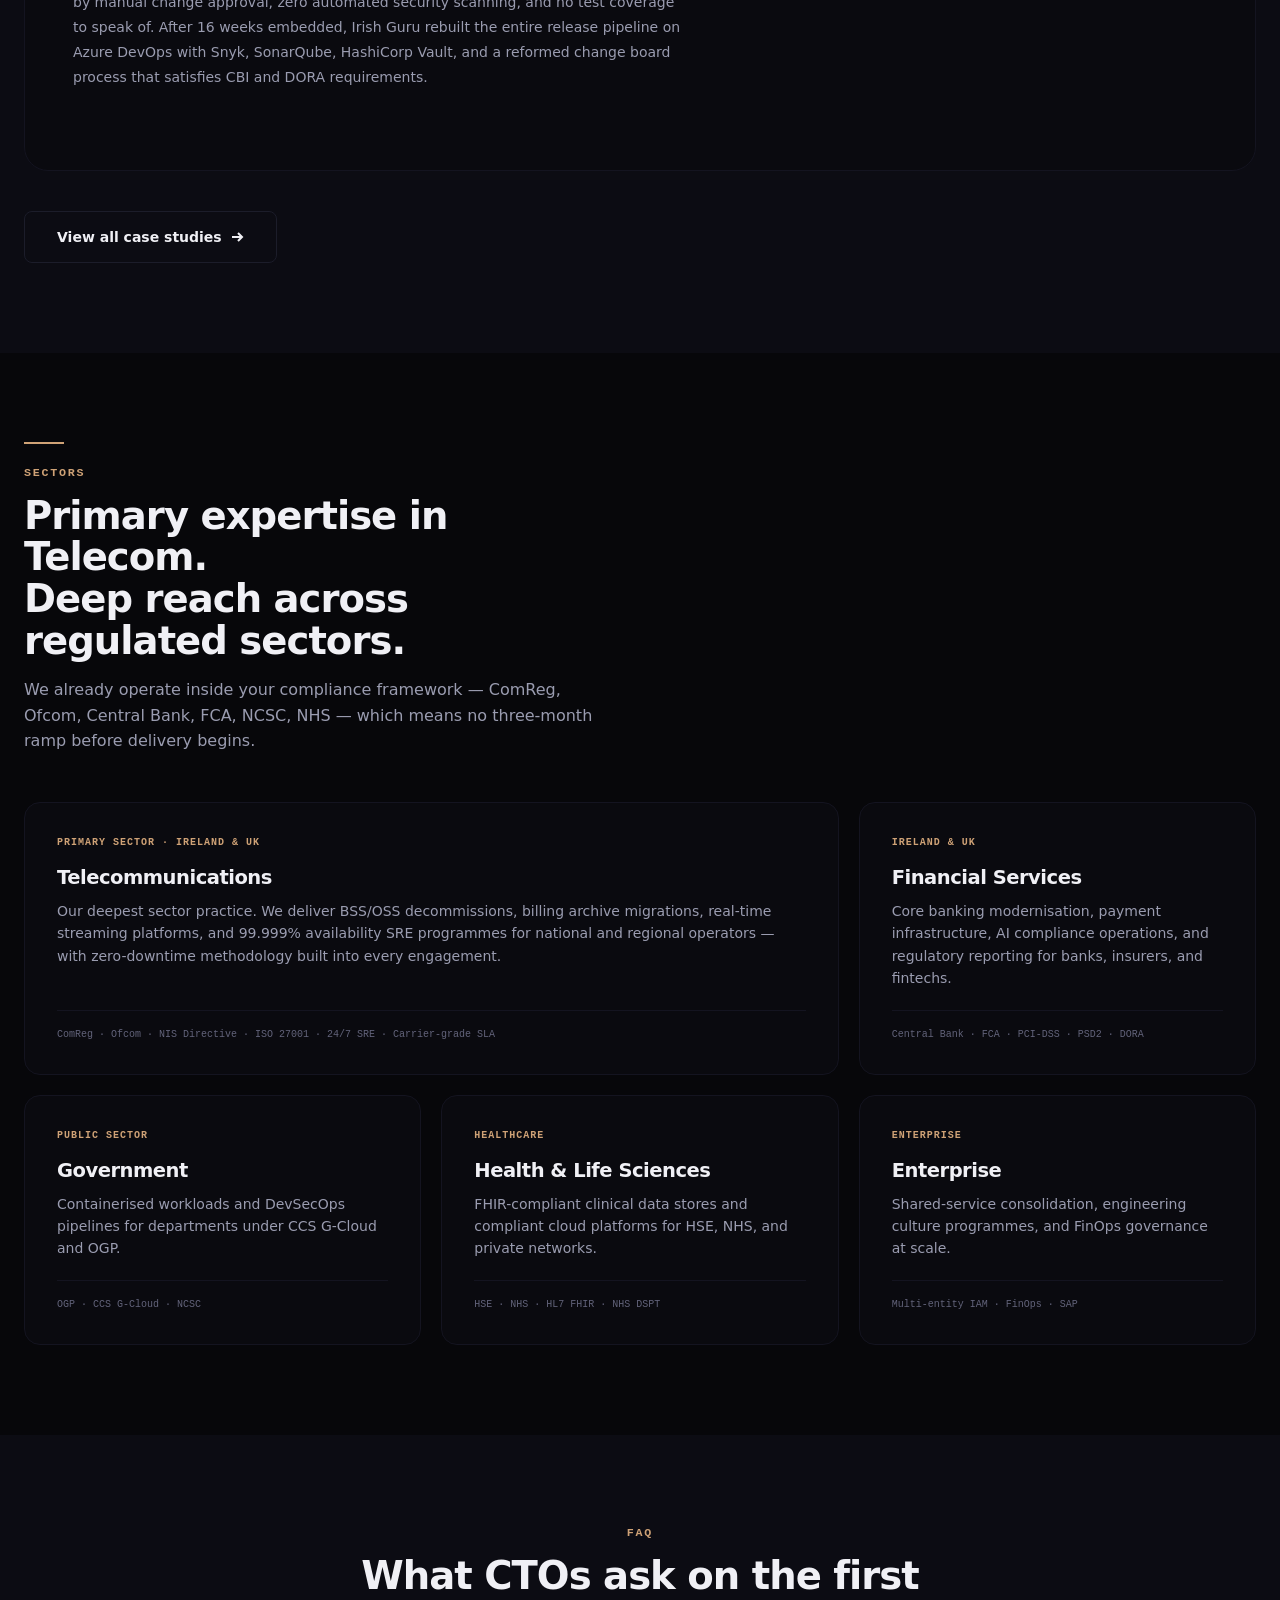
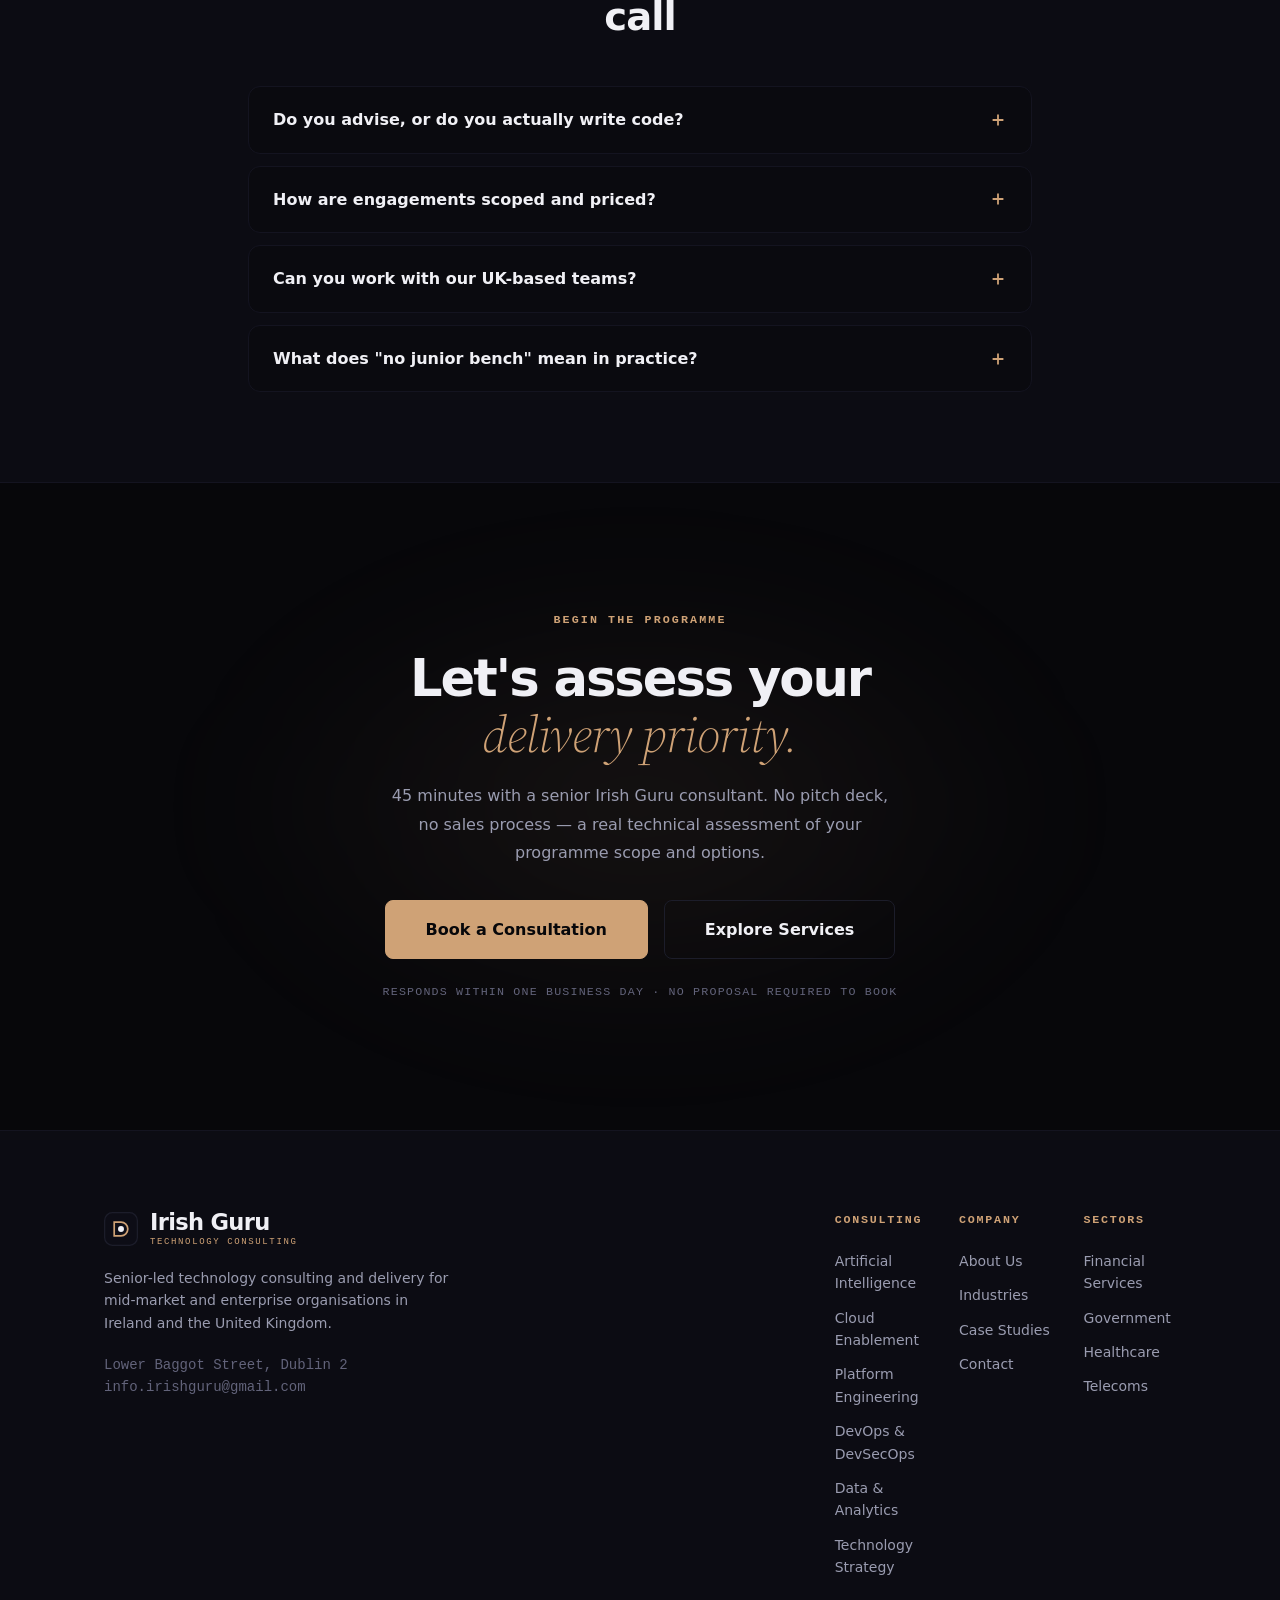
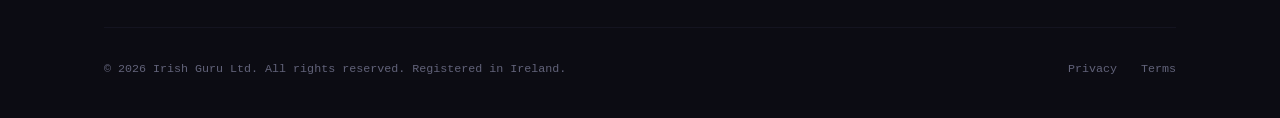
==== commit da385ff7: "feat: 3D floating capability network — perspective tilt, per-node float animation, flow particles, m" ====
--- a/index.html
+++ b/index.html
@@ -125,83 +125,177 @@
           <!-- VISUAL -->
           <div class="hero__visual reveal reveal--delay-2" aria-hidden="true">
             <div class="hero-net">
-              <svg class="hero-net__svg" viewBox="0 0 540 440" fill="none" xmlns="http://www.w3.org/2000/svg">
+              <svg class="hero-net__svg" viewBox="0 0 540 440" fill="none" xmlns="http://www.w3.org/2000/svg" role="img" aria-label="Irish Guru capability services network">
                 <defs>
-                  <filter id="hglow" x="-60%" y="-60%" width="220%" height="220%">
+                  <!-- Deep glow for central node -->
+                  <filter id="hglow" x="-90%" y="-90%" width="280%" height="280%">
+                    <feGaussianBlur stdDeviation="10" result="b1"/>
+                    <feGaussianBlur stdDeviation="4" result="b2" in="SourceGraphic"/>
+                    <feMerge><feMergeNode in="b1"/><feMergeNode in="b2"/><feMergeNode in="SourceGraphic"/></feMerge>
+                  </filter>
+                  <!-- Soft glow for featured AI node -->
+                  <filter id="ai-glow" x="-30%" y="-30%" width="160%" height="160%">
                     <feGaussianBlur stdDeviation="5" result="b"/>
                     <feMerge><feMergeNode in="b"/><feMergeNode in="SourceGraphic"/></feMerge>
                   </filter>
-                  <filter id="sglow" x="-40%" y="-40%" width="180%" height="180%">
-                    <feGaussianBlur stdDeviation="2.5" result="b"/>
-                    <feMerge><feMergeNode in="b"/><feMergeNode in="SourceGraphic"/></feMerge>
+                  <!-- Drop shadow for all nodes (floating depth) -->
+                  <filter id="fshadow" x="-25%" y="-20%" width="150%" height="180%">
+                    <feDropShadow dx="0" dy="14" stdDeviation="10" flood-color="#000" flood-opacity=".6"/>
                   </filter>
-                  <linearGradient id="cg-a" x1="0" y1="0" x2="1" y2="0">
-                    <stop offset="0%" stop-color="#cfa276" stop-opacity=".55"/>
+                  <!-- Connector gradients — outward from center -->
+                  <linearGradient id="cg-tl" gradientUnits="userSpaceOnUse" x1="270" y1="220" x2="162" y2="112">
+                    <stop offset="0%" stop-color="#cfa276" stop-opacity=".7"/>
+                    <stop offset="100%" stop-color="#cfa276" stop-opacity=".06"/>
+                  </linearGradient>
+                  <linearGradient id="cg-tr" gradientUnits="userSpaceOnUse" x1="270" y1="220" x2="408" y2="112">
+                    <stop offset="0%" stop-color="#cfa276" stop-opacity=".5"/>
                     <stop offset="100%" stop-color="#cfa276" stop-opacity=".05"/>
                   </linearGradient>
-                  <linearGradient id="cg-b" x1="0" y1="0" x2="1" y2="0">
-                    <stop offset="0%" stop-color="#0da174" stop-opacity=".08"/>
-                    <stop offset="100%" stop-color="#0da174" stop-opacity=".5"/>
+                  <linearGradient id="cg-l" gradientUnits="userSpaceOnUse" x1="270" y1="220" x2="112" y2="220">
+                    <stop offset="0%" stop-color="#cfa276" stop-opacity=".5"/>
+                    <stop offset="100%" stop-color="#cfa276" stop-opacity=".04"/>
                   </linearGradient>
-                  <linearGradient id="cg-c" x1="0" y1="1" x2="0" y2="0">
-                    <stop offset="0%" stop-color="#cfa276" stop-opacity=".06"/>
-                    <stop offset="100%" stop-color="#cfa276" stop-opacity=".45"/>
+                  <linearGradient id="cg-r" gradientUnits="userSpaceOnUse" x1="270" y1="220" x2="428" y2="220">
+                    <stop offset="0%" stop-color="#0da174" stop-opacity=".6"/>
+                    <stop offset="100%" stop-color="#0da174" stop-opacity=".06"/>
                   </linearGradient>
+                  <linearGradient id="cg-bl" gradientUnits="userSpaceOnUse" x1="270" y1="220" x2="162" y2="338">
+                    <stop offset="0%" stop-color="#0da174" stop-opacity=".55"/>
+                    <stop offset="100%" stop-color="#0da174" stop-opacity=".06"/>
+                  </linearGradient>
+                  <linearGradient id="cg-br" gradientUnits="userSpaceOnUse" x1="270" y1="220" x2="408" y2="338">
+                    <stop offset="0%" stop-color="#0da174" stop-opacity=".5"/>
+                    <stop offset="100%" stop-color="#0da174" stop-opacity=".05"/>
+                  </linearGradient>
+                  <!-- Dot background -->
                   <pattern id="dots" x="0" y="0" width="22" height="22" patternUnits="userSpaceOnUse">
-                    <circle cx="1" cy="1" r=".9" fill="#1c1d2a" opacity=".9"/>
+                    <circle cx="1" cy="1" r=".85" fill="#1c1d2a" opacity=".85"/>
                   </pattern>
                 </defs>
 
-                <!-- Panel background -->
-                <rect width="540" height="440" rx="20" fill="#07070a"/>
+                <!-- Panel -->
+                <rect width="540" height="440" rx="20" fill="#06060a"/>
                 <rect width="540" height="440" rx="20" fill="url(#dots)"/>
-
-                <!-- Ambient rings -->
-                <circle cx="270" cy="220" r="145" stroke="#cfa276" stroke-width=".8" stroke-dasharray="3 9" opacity=".07"/>
-                <circle cx="270" cy="220" r="198" stroke="#0da174" stroke-width=".8" stroke-dasharray="2 14" opacity=".04"/>
-
-                <!-- ── CONNECTOR LINES ── -->
-                <line x1="270" y1="220" x2="162" y2="112" stroke="url(#cg-a)" stroke-width="1.5"/>
-                <line x1="270" y1="220" x2="408" y2="112" stroke="url(#cg-a)" stroke-width="1.5"/>
-                <line x1="270" y1="220" x2="112" y2="220" stroke="url(#cg-c)" stroke-width="1.5"/>
-                <line x1="270" y1="220" x2="428" y2="220" stroke="url(#cg-b)" stroke-width="1.5"/>
-                <line x1="270" y1="220" x2="162" y2="338" stroke="url(#cg-b)" stroke-width="1.5"/>
-                <line x1="270" y1="220" x2="408" y2="338" stroke="url(#cg-b)" stroke-width="1.5"/>
-
-                <!-- Flow markers on connectors -->
-                <circle cx="216" cy="166" r="2.5" fill="#cfa276" opacity=".5"/>
-                <circle cx="338" cy="166" r="2.5" fill="#cfa276" opacity=".4"/>
-                <circle cx="191" cy="220" r="2.5" fill="#cfa276" opacity=".3"/>
-                <circle cx="338" cy="280" r="2.5" fill="#0da174" opacity=".45"/>
-
-                <!-- ── CORE NODE ── -->
-                <circle cx="270" cy="220" r="52" fill="#0c0c14" stroke="#cfa276" stroke-width="2" filter="url(#hglow)"/>
-                <circle cx="270" cy="220" r="46" fill="none" stroke="#cfa276" stroke-width=".5" opacity=".25"/>
+                <!-- Soft center glow -->
+                <radialGradient id="center-glow" cx="50%" cy="50%" r="40%">
+                  <stop offset="0%" stop-color="#cfa276" stop-opacity=".07"/>
+                  <stop offset="100%" stop-color="#cfa276" stop-opacity="0"/>
+                </radialGradient>
+                <rect width="540" height="440" rx="20" fill="url(#center-glow)"/>
+
+                <!-- Animated ambient rings -->
+                <circle cx="270" cy="220" r="100" stroke="#cfa276" stroke-width=".5" stroke-dasharray="1 8" opacity=".06">
+                  <animateTransform attributeName="transform" type="rotate" from="0 270 220" to="360 270 220" dur="18s" repeatCount="indefinite"/>
+                </circle>
+                <circle cx="270" cy="220" r="148" stroke="#cfa276" stroke-width=".8" stroke-dasharray="3 9" opacity=".07">
+                  <animateTransform attributeName="transform" type="rotate" from="0 270 220" to="360 270 220" dur="26s" repeatCount="indefinite"/>
+                </circle>
+                <circle cx="270" cy="220" r="196" stroke="#0da174" stroke-width=".6" stroke-dasharray="2 14" opacity=".04">
+                  <animateTransform attributeName="transform" type="rotate" from="360 270 220" to="0 270 220" dur="40s" repeatCount="indefinite"/>
+                </circle>
+
+                <!-- ── CONNECTOR PATHS (named for animateMotion) ── -->
+                <path id="p-ai"  d="M270 220 L162 112" stroke="url(#cg-tl)" stroke-width="1.5"/>
+                <path id="p-cld" d="M270 220 L408 112" stroke="url(#cg-tr)" stroke-width="1.5"/>
+                <path id="p-plt" d="M270 220 L112 220" stroke="url(#cg-l)"  stroke-width="1.5"/>
+                <path id="p-sec" d="M270 220 L428 220" stroke="url(#cg-r)"  stroke-width="1.5"/>
+                <path id="p-dat" d="M270 220 L162 338" stroke="url(#cg-bl)" stroke-width="1.5"/>
+                <path id="p-str" d="M270 220 L408 338" stroke="url(#cg-br)" stroke-width="1.5"/>
+
+                <!-- ── ANIMATED FLOW PARTICLES ── -->
+                <!-- Outbound: center → AI -->
+                <circle r="2.5" fill="#cfa276">
+                  <animateMotion dur="2s" repeatCount="indefinite" begin="0s" keyPoints="0;1" keyTimes="0;1" calcMode="linear"><mpath href="#p-ai"/></animateMotion>
+                  <animate attributeName="opacity" values="0;.9;.9;0" keyTimes="0;0.08;0.82;1" dur="2s" repeatCount="indefinite" begin="0s"/>
+                </circle>
+                <!-- Outbound: center → Cloud -->
+                <circle r="2.5" fill="#cfa276">
+                  <animateMotion dur="2.4s" repeatCount="indefinite" begin="0.7s" keyPoints="0;1" keyTimes="0;1" calcMode="linear"><mpath href="#p-cld"/></animateMotion>
+                  <animate attributeName="opacity" values="0;.8;.8;0" keyTimes="0;0.08;0.82;1" dur="2.4s" repeatCount="indefinite" begin="0.7s"/>
+                </circle>
+                <!-- Outbound: center → Platform -->
+                <circle r="2" fill="#cfa276">
+                  <animateMotion dur="1.9s" repeatCount="indefinite" begin="1.2s" keyPoints="0;1" keyTimes="0;1" calcMode="linear"><mpath href="#p-plt"/></animateMotion>
+                  <animate attributeName="opacity" values="0;.7;.7;0" keyTimes="0;0.1;0.82;1" dur="1.9s" repeatCount="indefinite" begin="1.2s"/>
+                </circle>
+                <!-- Inbound: Security → center -->
+                <circle r="2" fill="#0da174">
+                  <animateMotion dur="2.1s" repeatCount="indefinite" begin="0.4s" keyPoints="1;0" keyTimes="0;1" calcMode="linear"><mpath href="#p-sec"/></animateMotion>
+                  <animate attributeName="opacity" values="0;.8;.8;0" keyTimes="0;0.08;0.82;1" dur="2.1s" repeatCount="indefinite" begin="0.4s"/>
+                </circle>
+                <!-- Inbound: Data → center -->
+                <circle r="2" fill="#0da174">
+                  <animateMotion dur="2.3s" repeatCount="indefinite" begin="0.9s" keyPoints="1;0" keyTimes="0;1" calcMode="linear"><mpath href="#p-dat"/></animateMotion>
+                  <animate attributeName="opacity" values="0;.7;.7;0" keyTimes="0;0.08;0.82;1" dur="2.3s" repeatCount="indefinite" begin="0.9s"/>
+                </circle>
+                <!-- Outbound: center → Strategy -->
+                <circle r="2" fill="#0da174">
+                  <animateMotion dur="2.6s" repeatCount="indefinite" begin="1.5s" keyPoints="0;1" keyTimes="0;1" calcMode="linear"><mpath href="#p-str"/></animateMotion>
+                  <animate attributeName="opacity" values="0;.6;.6;0" keyTimes="0;0.08;0.82;1" dur="2.6s" repeatCount="indefinite" begin="1.5s"/>
+                </circle>
+
+                <!-- ── CENTRAL NODE ── -->
+                <!-- Multi-ring pulse -->
+                <circle cx="270" cy="220" r="52" fill="none" stroke="#cfa276" stroke-width="1.5" opacity="0">
+                  <animate attributeName="r" values="54;76;54" dur="3s" repeatCount="indefinite" begin="0s"/>
+                  <animate attributeName="opacity" values=".3;0;.3" dur="3s" repeatCount="indefinite" begin="0s"/>
+                </circle>
+                <circle cx="270" cy="220" r="52" fill="none" stroke="#cfa276" stroke-width="1" opacity="0">
+                  <animate attributeName="r" values="56;88;56" dur="4.2s" repeatCount="indefinite" begin="1.1s"/>
+                  <animate attributeName="opacity" values=".18;0;.18" dur="4.2s" repeatCount="indefinite" begin="1.1s"/>
+                </circle>
+                <!-- Rotating dashed ring -->
+                <circle cx="270" cy="220" r="60" stroke="#cfa276" stroke-width="1" stroke-dasharray="5 5" opacity=".12">
+                  <animateTransform attributeName="transform" type="rotate" from="0 270 220" to="360 270 220" dur="14s" repeatCount="indefinite"/>
+                </circle>
+                <!-- Main node -->
+                <circle cx="270" cy="220" r="52" fill="#0c0c14" stroke="#cfa276" stroke-width="2.5" filter="url(#hglow)"/>
+                <circle cx="270" cy="220" r="45" fill="none" stroke="#cfa276" stroke-width=".5" opacity=".18"/>
                 <text x="270" y="209" text-anchor="middle" font-family="'Cabinet Grotesk',sans-serif" font-size="14" font-weight="800" fill="#cfa276" letter-spacing="-.5">IRISH</text>
-                <text x="270" y="226" text-anchor="middle" font-family="'Cabinet Grotesk',sans-serif" font-size="14" font-weight="800" fill="#f0f0f5" letter-spacing="-.5">GURU</text>
-                <text x="270" y="241" text-anchor="middle" font-family="monospace" font-size="7" fill="#62637a" letter-spacing="2.5">DELIVERY</text>
-
-                <!-- ── SATELLITE: AI (top-left) ── -->
-                <g>
-                  <rect x="76" y="70" width="172" height="84" rx="10" fill="#0c0c14" stroke="#cfa276" stroke-width="1.5" filter="url(#sglow)"/>
+                <text x="270" y="227" text-anchor="middle" font-family="'Cabinet Grotesk',sans-serif" font-size="14" font-weight="800" fill="#f0f0f5" letter-spacing="-.5">GURU</text>
+                <text x="270" y="243" text-anchor="middle" font-family="monospace" font-size="7" fill="#62637a" letter-spacing="2.5">DELIVERY</text>
+
+                <!-- ── FLOATING SATELLITE NODES ── -->
+
+                <!-- AI & Intel (top-left) — FEATURED -->
+                <g filter="url(#fshadow)">
+                  <animateTransform attributeName="transform" type="translate"
+                    values="0,0; 0,-7; 0,0; 0,3; 0,0"
+                    dur="3.8s" repeatCount="indefinite" calcMode="spline"
+                    keyTimes="0;0.3;0.5;0.75;1"
+                    keySplines=".45 .05 .55 .95;.45 .05 .55 .95;.45 .05 .55 .95;.45 .05 .55 .95"
+                    begin="0s"/>
+                  <rect x="76" y="70" width="172" height="84" rx="10" fill="#0d0c0a" stroke="#cfa276" stroke-width="2" filter="url(#ai-glow)"/>
                   <rect x="76" y="70" width="4" height="84" rx="2" fill="#cfa276"/>
-                  <text x="92" y="99" font-family="monospace" font-size="7.5" font-weight="700" fill="#cfa276" letter-spacing="1.2">AI &amp; INTEL</text>
+                  <text x="92" y="99"  font-family="monospace" font-size="7.5" font-weight="700" fill="#cfa276" letter-spacing="1.2">AI &amp; INTEL</text>
                   <text x="92" y="116" font-family="'Cabinet Grotesk',sans-serif" font-size="13" font-weight="600" fill="#f0f0f5">Artificial Intelligence</text>
                   <text x="92" y="133" font-family="monospace" font-size="7" fill="#62637a">LLM · MLOps · EU AI Act</text>
                 </g>
 
-                <!-- ── SATELLITE: Cloud (top-right) ── -->
-                <g>
-                  <rect x="292" y="70" width="172" height="84" rx="10" fill="#0c0c14" stroke="#1c1d2a" stroke-width="1.5"/>
+                <!-- Cloud (top-right) -->
+                <g filter="url(#fshadow)">
+                  <animateTransform attributeName="transform" type="translate"
+                    values="0,0; 0,-9; 0,0; 0,4; 0,0"
+                    dur="4.5s" repeatCount="indefinite" calcMode="spline"
+                    keyTimes="0;0.3;0.5;0.75;1"
+                    keySplines=".45 .05 .55 .95;.45 .05 .55 .95;.45 .05 .55 .95;.45 .05 .55 .95"
+                    begin="0.65s"/>
+                  <rect x="292" y="70" width="172" height="84" rx="10" fill="#0a0c0c" stroke="#1c2a28" stroke-width="1.5"/>
                   <rect x="292" y="70" width="4" height="84" rx="2" fill="#0da174"/>
-                  <text x="308" y="99" font-family="monospace" font-size="7.5" font-weight="700" fill="#0da174" letter-spacing="1.2">CLOUD</text>
+                  <text x="308" y="99"  font-family="monospace" font-size="7.5" font-weight="700" fill="#0da174" letter-spacing="1.2">CLOUD</text>
                   <text x="308" y="116" font-family="'Cabinet Grotesk',sans-serif" font-size="13" font-weight="600" fill="#f0f0f5">Cloud Enablement</text>
                   <text x="308" y="133" font-family="monospace" font-size="7" fill="#62637a">AWS · Azure · GCP · FinOps</text>
                 </g>
 
-                <!-- ── SATELLITE: Platform (left) ── -->
-                <g>
-                  <rect x="16" y="178" width="82" height="84" rx="10" fill="#0c0c14" stroke="#1c1d2a" stroke-width="1.5"/>
+                <!-- Platform (left) -->
+                <g filter="url(#fshadow)">
+                  <animateTransform attributeName="transform" type="translate"
+                    values="0,0; 0,-5; 0,0; 0,2.5; 0,0"
+                    dur="4.1s" repeatCount="indefinite" calcMode="spline"
+                    keyTimes="0;0.3;0.5;0.75;1"
+                    keySplines=".45 .05 .55 .95;.45 .05 .55 .95;.45 .05 .55 .95;.45 .05 .55 .95"
+                    begin="1.2s"/>
+                  <rect x="16" y="178" width="82" height="84" rx="10" fill="#0a0a0f" stroke="#1c1d2a" stroke-width="1.5"/>
                   <rect x="16" y="178" width="4" height="84" rx="2" fill="#cfa276" opacity=".5"/>
                   <text x="30" y="208" font-family="monospace" font-size="7" font-weight="700" fill="#9a9cb0" letter-spacing="1">PLATFORM</text>
                   <text x="30" y="224" font-family="'Cabinet Grotesk',sans-serif" font-size="11.5" font-weight="600" fill="#f0f0f5">Platform</text>
@@ -209,9 +303,15 @@
                   <text x="30" y="252" font-family="monospace" font-size="6.5" fill="#62637a">k8s · ArgoCD</text>
                 </g>
 
-                <!-- ── SATELLITE: DevSecOps (right) ── -->
-                <g>
-                  <rect x="442" y="178" width="82" height="84" rx="10" fill="#0c0c14" stroke="#1c1d2a" stroke-width="1.5"/>
+                <!-- DevSecOps (right) -->
+                <g filter="url(#fshadow)">
+                  <animateTransform attributeName="transform" type="translate"
+                    values="0,0; 0,-8; 0,0; 0,3.5; 0,0"
+                    dur="3.6s" repeatCount="indefinite" calcMode="spline"
+                    keyTimes="0;0.3;0.5;0.75;1"
+                    keySplines=".45 .05 .55 .95;.45 .05 .55 .95;.45 .05 .55 .95;.45 .05 .55 .95"
+                    begin="0.3s"/>
+                  <rect x="442" y="178" width="82" height="84" rx="10" fill="#0a0c0c" stroke="#1c2a28" stroke-width="1.5"/>
                   <rect x="442" y="178" width="4" height="84" rx="2" fill="#0da174"/>
                   <text x="456" y="208" font-family="monospace" font-size="7" font-weight="700" fill="#0da174" letter-spacing="1">SECURITY</text>
                   <text x="456" y="224" font-family="'Cabinet Grotesk',sans-serif" font-size="11.5" font-weight="600" fill="#f0f0f5">DevSecOps</text>
@@ -219,29 +319,41 @@
                   <text x="456" y="252" font-family="monospace" font-size="6.5" fill="#62637a">Snyk · Vault</text>
                 </g>
 
-                <!-- ── SATELLITE: Data (bottom-left) ── -->
-                <g>
-                  <rect x="76" y="286" width="172" height="84" rx="10" fill="#0c0c14" stroke="#1c1d2a" stroke-width="1.5"/>
+                <!-- Data & Analytics (bottom-left) -->
+                <g filter="url(#fshadow)">
+                  <animateTransform attributeName="transform" type="translate"
+                    values="0,0; 0,-6; 0,0; 0,3; 0,0"
+                    dur="4.8s" repeatCount="indefinite" calcMode="spline"
+                    keyTimes="0;0.3;0.5;0.75;1"
+                    keySplines=".45 .05 .55 .95;.45 .05 .55 .95;.45 .05 .55 .95;.45 .05 .55 .95"
+                    begin="0.95s"/>
+                  <rect x="76" y="286" width="172" height="84" rx="10" fill="#0a0a0f" stroke="#1c1d2a" stroke-width="1.5"/>
                   <rect x="76" y="286" width="4" height="84" rx="2" fill="#cfa276" opacity=".45"/>
                   <text x="92" y="315" font-family="monospace" font-size="7.5" font-weight="700" fill="#9a9cb0" letter-spacing="1.2">DATA</text>
                   <text x="92" y="332" font-family="'Cabinet Grotesk',sans-serif" font-size="13" font-weight="600" fill="#f0f0f5">Data &amp; Analytics</text>
                   <text x="92" y="349" font-family="monospace" font-size="7" fill="#62637a">dbt · Databricks · Kafka</text>
                 </g>
 
-                <!-- ── SATELLITE: Strategy (bottom-right) ── -->
-                <g>
-                  <rect x="292" y="286" width="172" height="84" rx="10" fill="#0c0c14" stroke="#1c1d2a" stroke-width="1.5"/>
+                <!-- Strategy (bottom-right) -->
+                <g filter="url(#fshadow)">
+                  <animateTransform attributeName="transform" type="translate"
+                    values="0,0; 0,-5; 0,0; 0,2; 0,0"
+                    dur="4.3s" repeatCount="indefinite" calcMode="spline"
+                    keyTimes="0;0.3;0.5;0.75;1"
+                    keySplines=".45 .05 .55 .95;.45 .05 .55 .95;.45 .05 .55 .95;.45 .05 .55 .95"
+                    begin="1.5s"/>
+                  <rect x="292" y="286" width="172" height="84" rx="10" fill="#0a0a0f" stroke="#1c1d2a" stroke-width="1.5"/>
                   <rect x="292" y="286" width="4" height="84" rx="2" fill="#62637a"/>
                   <text x="308" y="315" font-family="monospace" font-size="7.5" font-weight="700" fill="#62637a" letter-spacing="1.2">STRATEGY</text>
                   <text x="308" y="332" font-family="'Cabinet Grotesk',sans-serif" font-size="13" font-weight="600" fill="#f0f0f5">Tech Strategy</text>
                   <text x="308" y="349" font-family="monospace" font-size="7" fill="#62637a">Roadmap · CTO Advisory</text>
                 </g>
 
-                <!-- Live pulse -->
+                <!-- Live engagement badge -->
                 <circle cx="296" cy="177" r="5" fill="#0da174"/>
-                <circle cx="296" cy="177" r="9" stroke="#0da174" stroke-width="1" opacity=".3">
-                  <animate attributeName="r" values="6;11;6" dur="2.2s" repeatCount="indefinite"/>
-                  <animate attributeName="opacity" values=".4;0;.4" dur="2.2s" repeatCount="indefinite"/>
+                <circle cx="296" cy="177" r="5" stroke="#0da174" stroke-width="1" fill="none" opacity=".4">
+                  <animate attributeName="r" values="6;13;6" dur="2.2s" repeatCount="indefinite"/>
+                  <animate attributeName="opacity" values=".5;0;.5" dur="2.2s" repeatCount="indefinite"/>
                 </circle>
                 <text x="308" y="181" font-family="monospace" font-size="8" font-weight="700" fill="#0da174">LIVE ENGAGEMENTS</text>
               </svg>
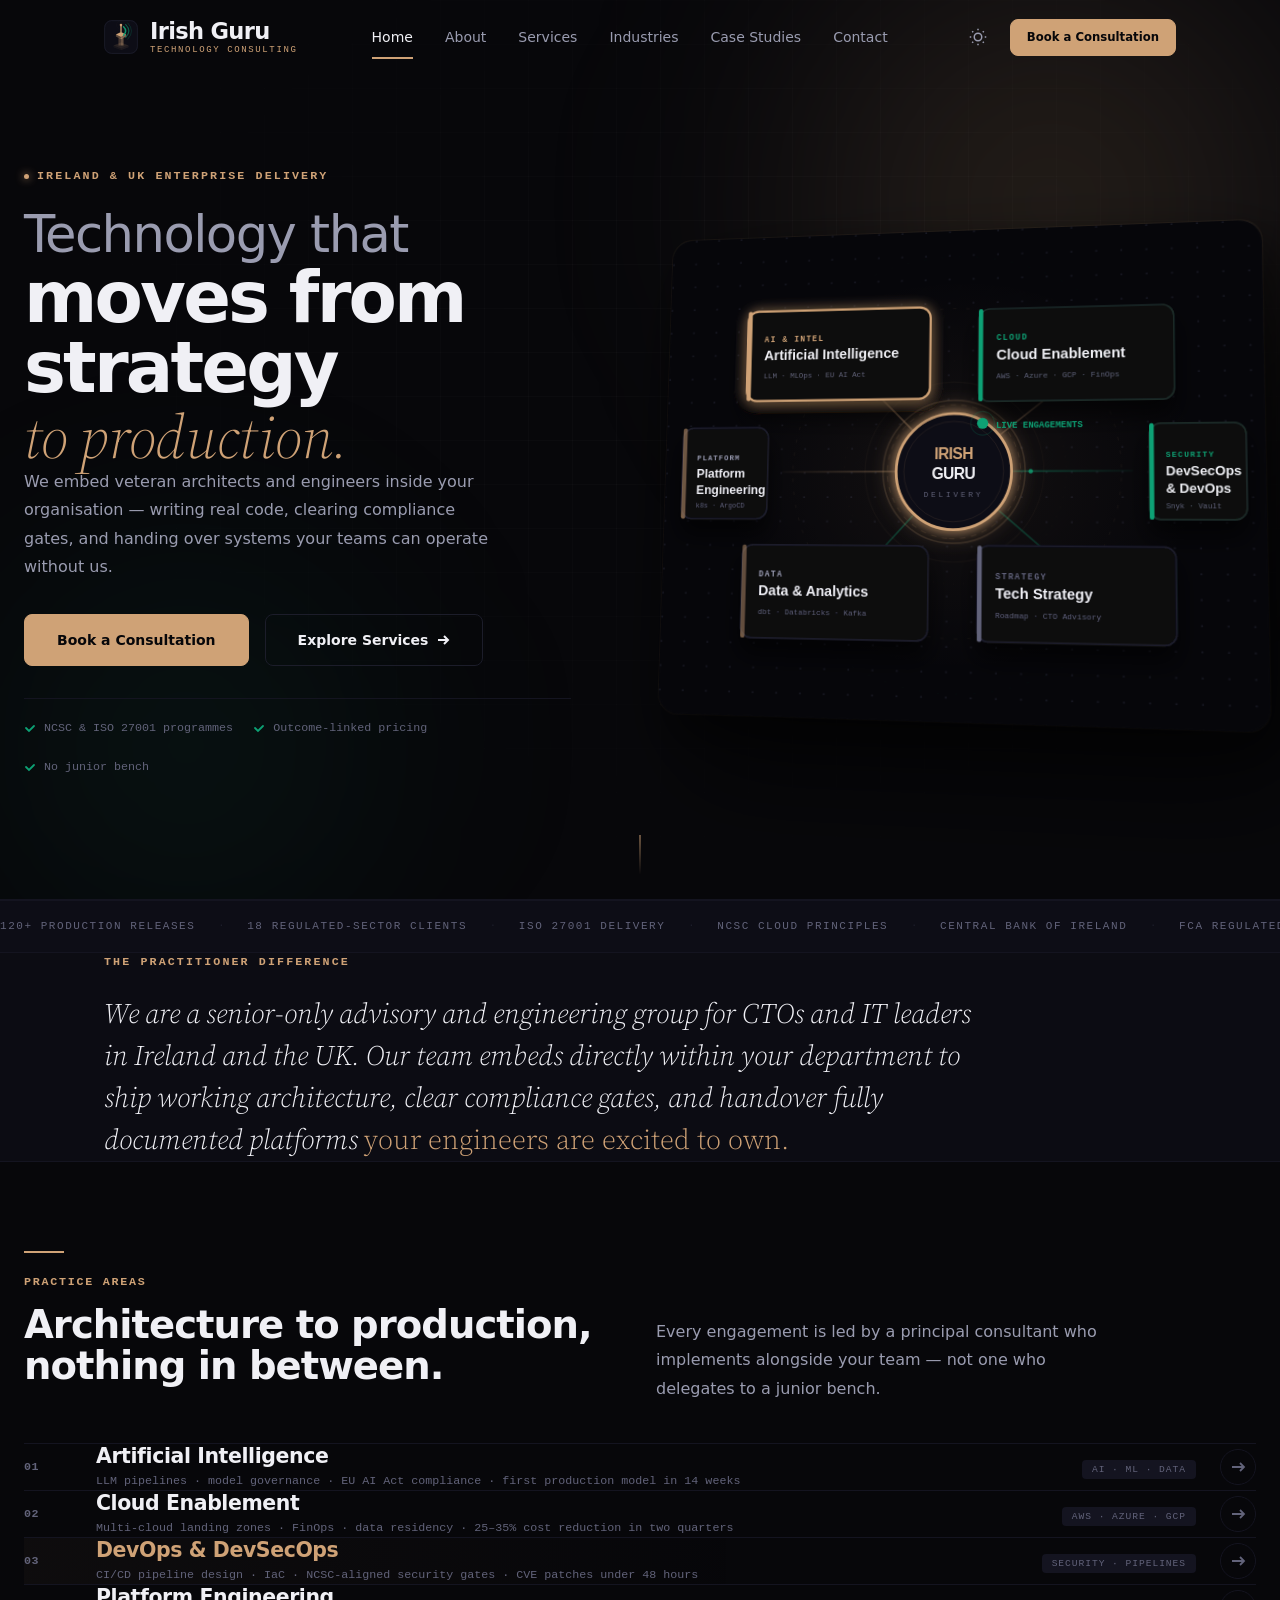
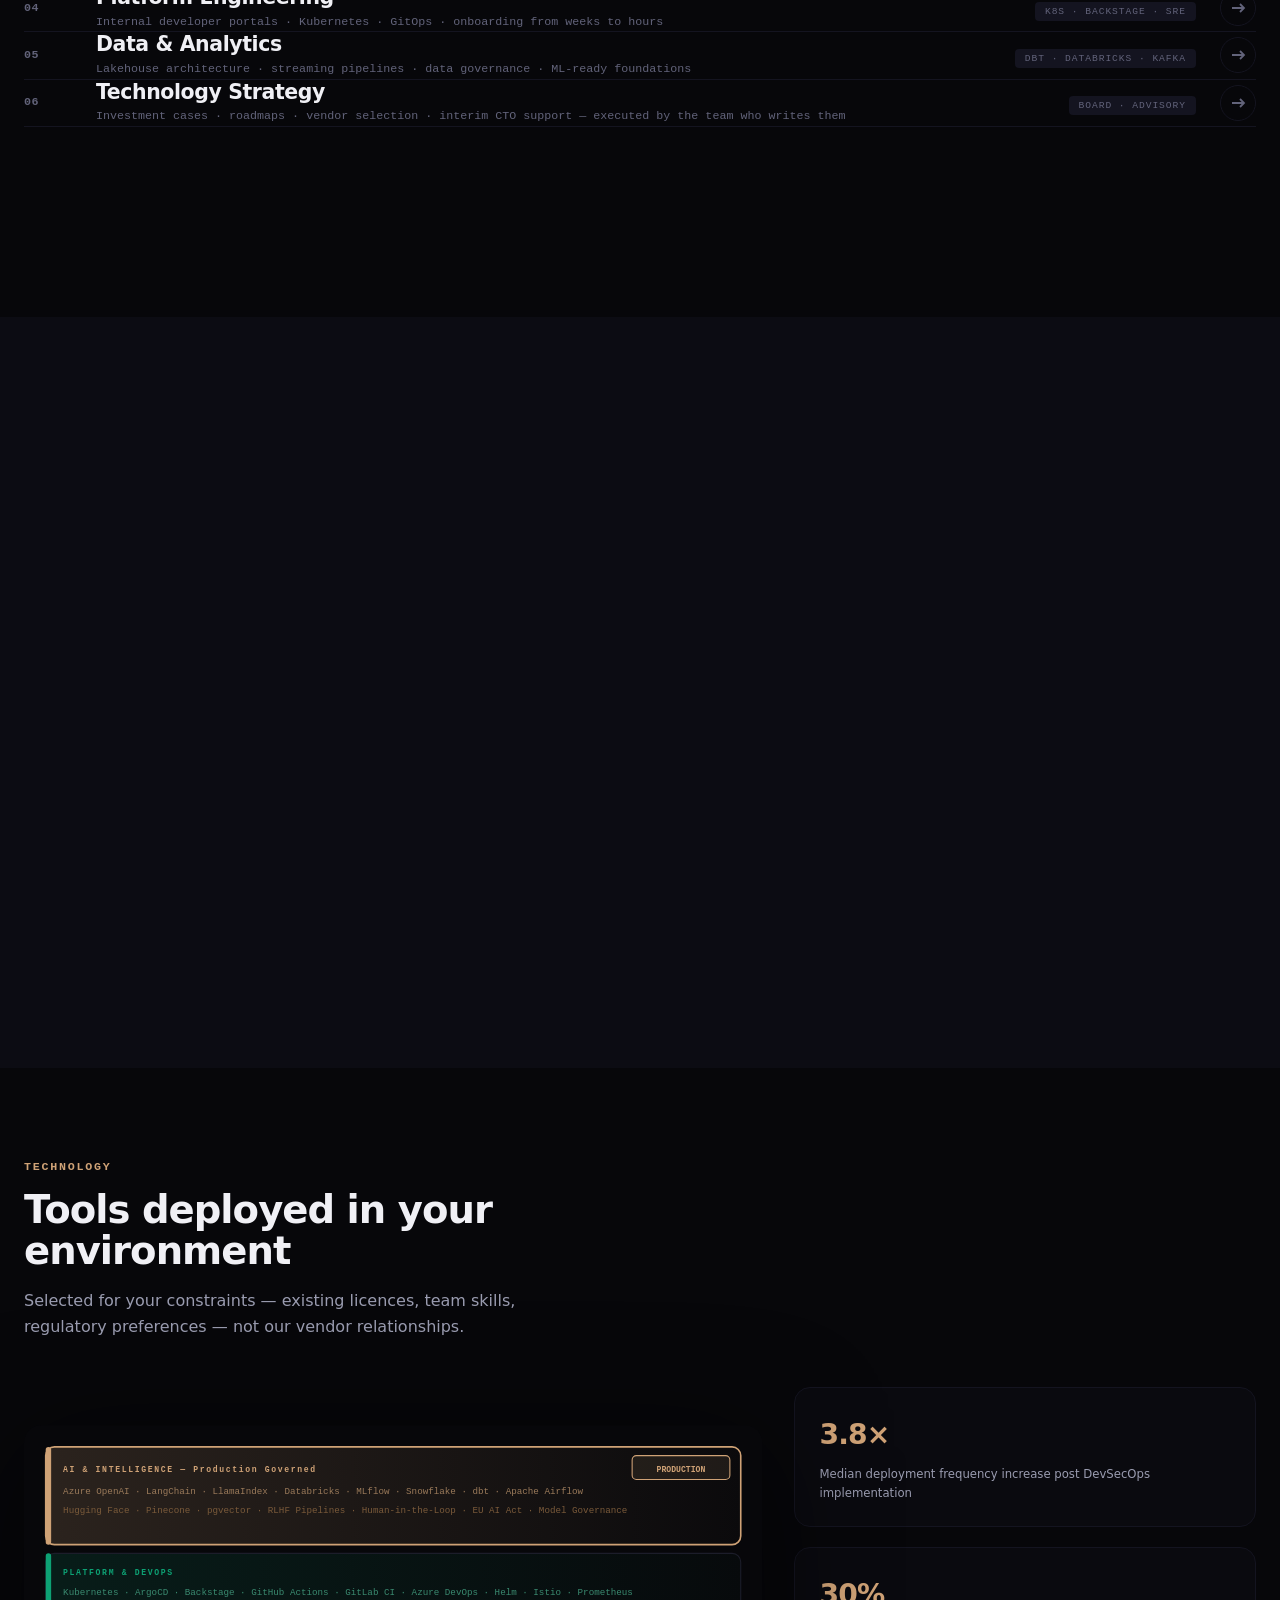
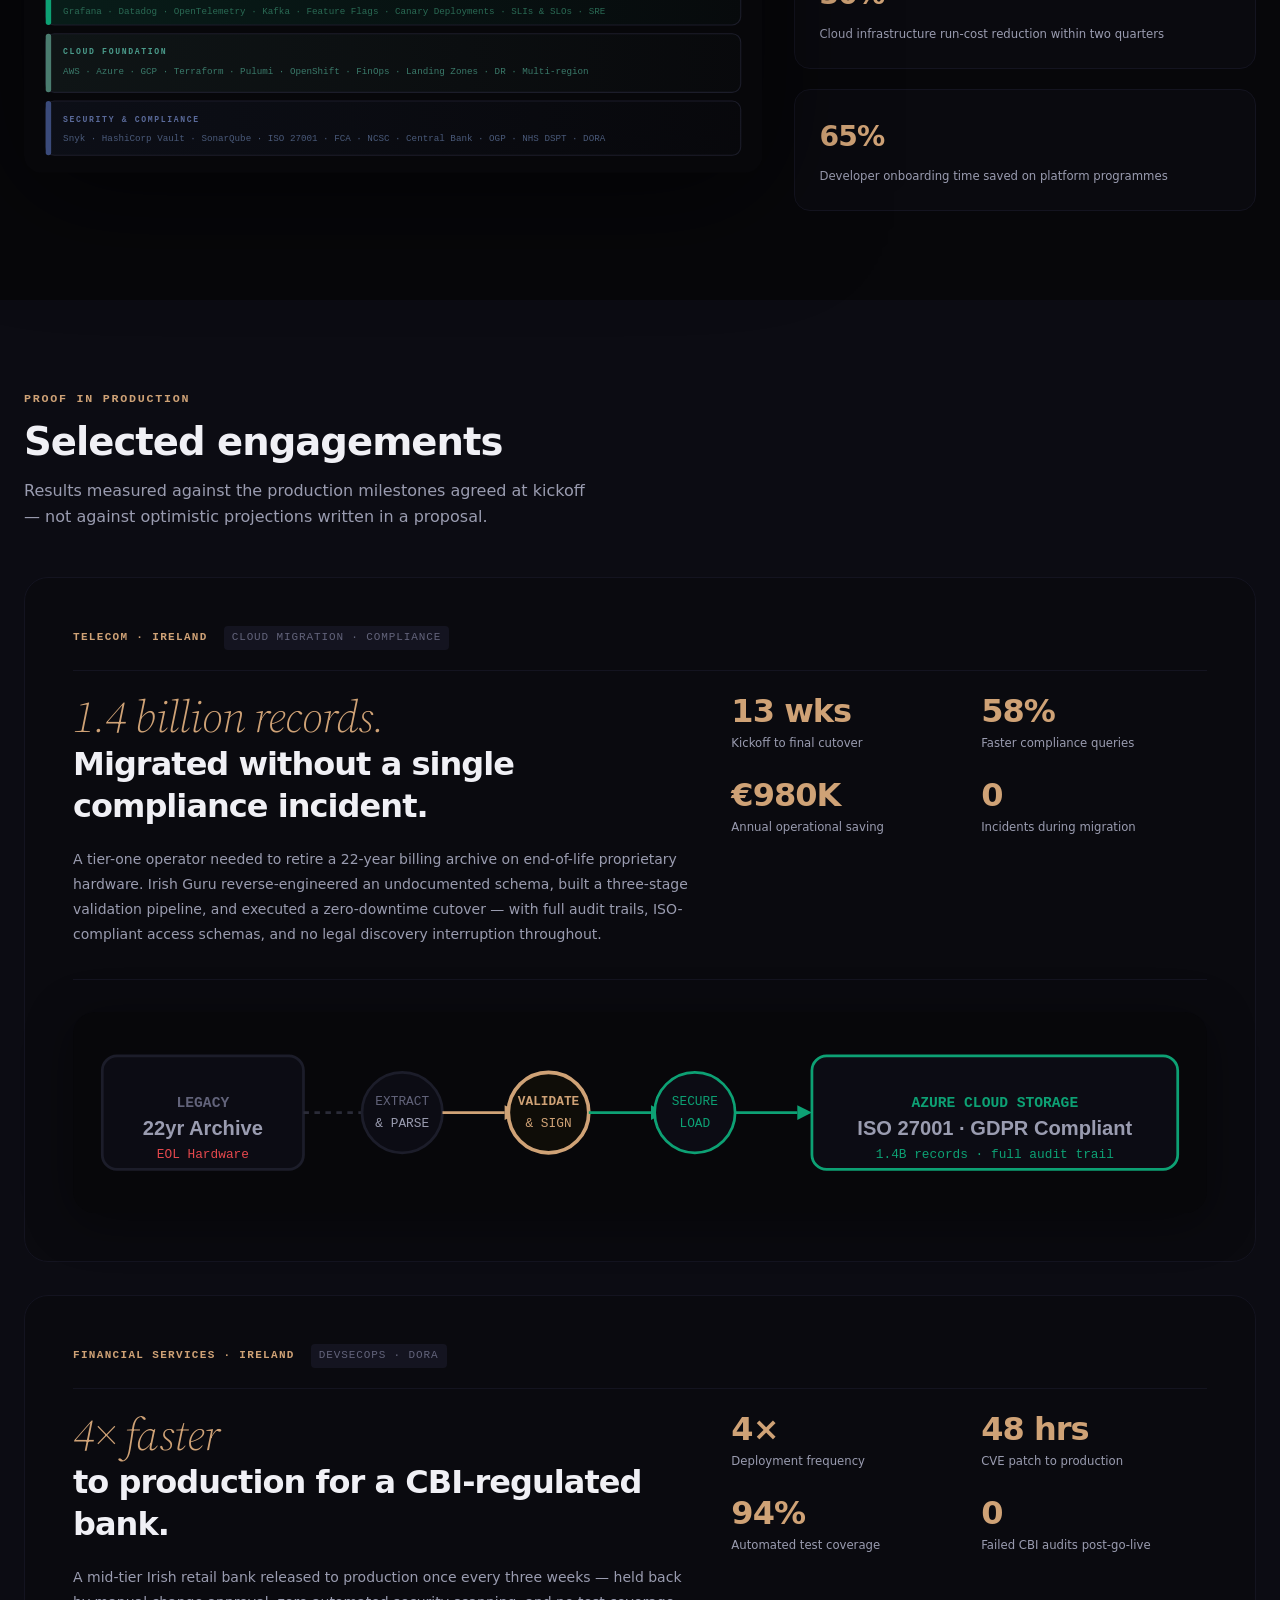
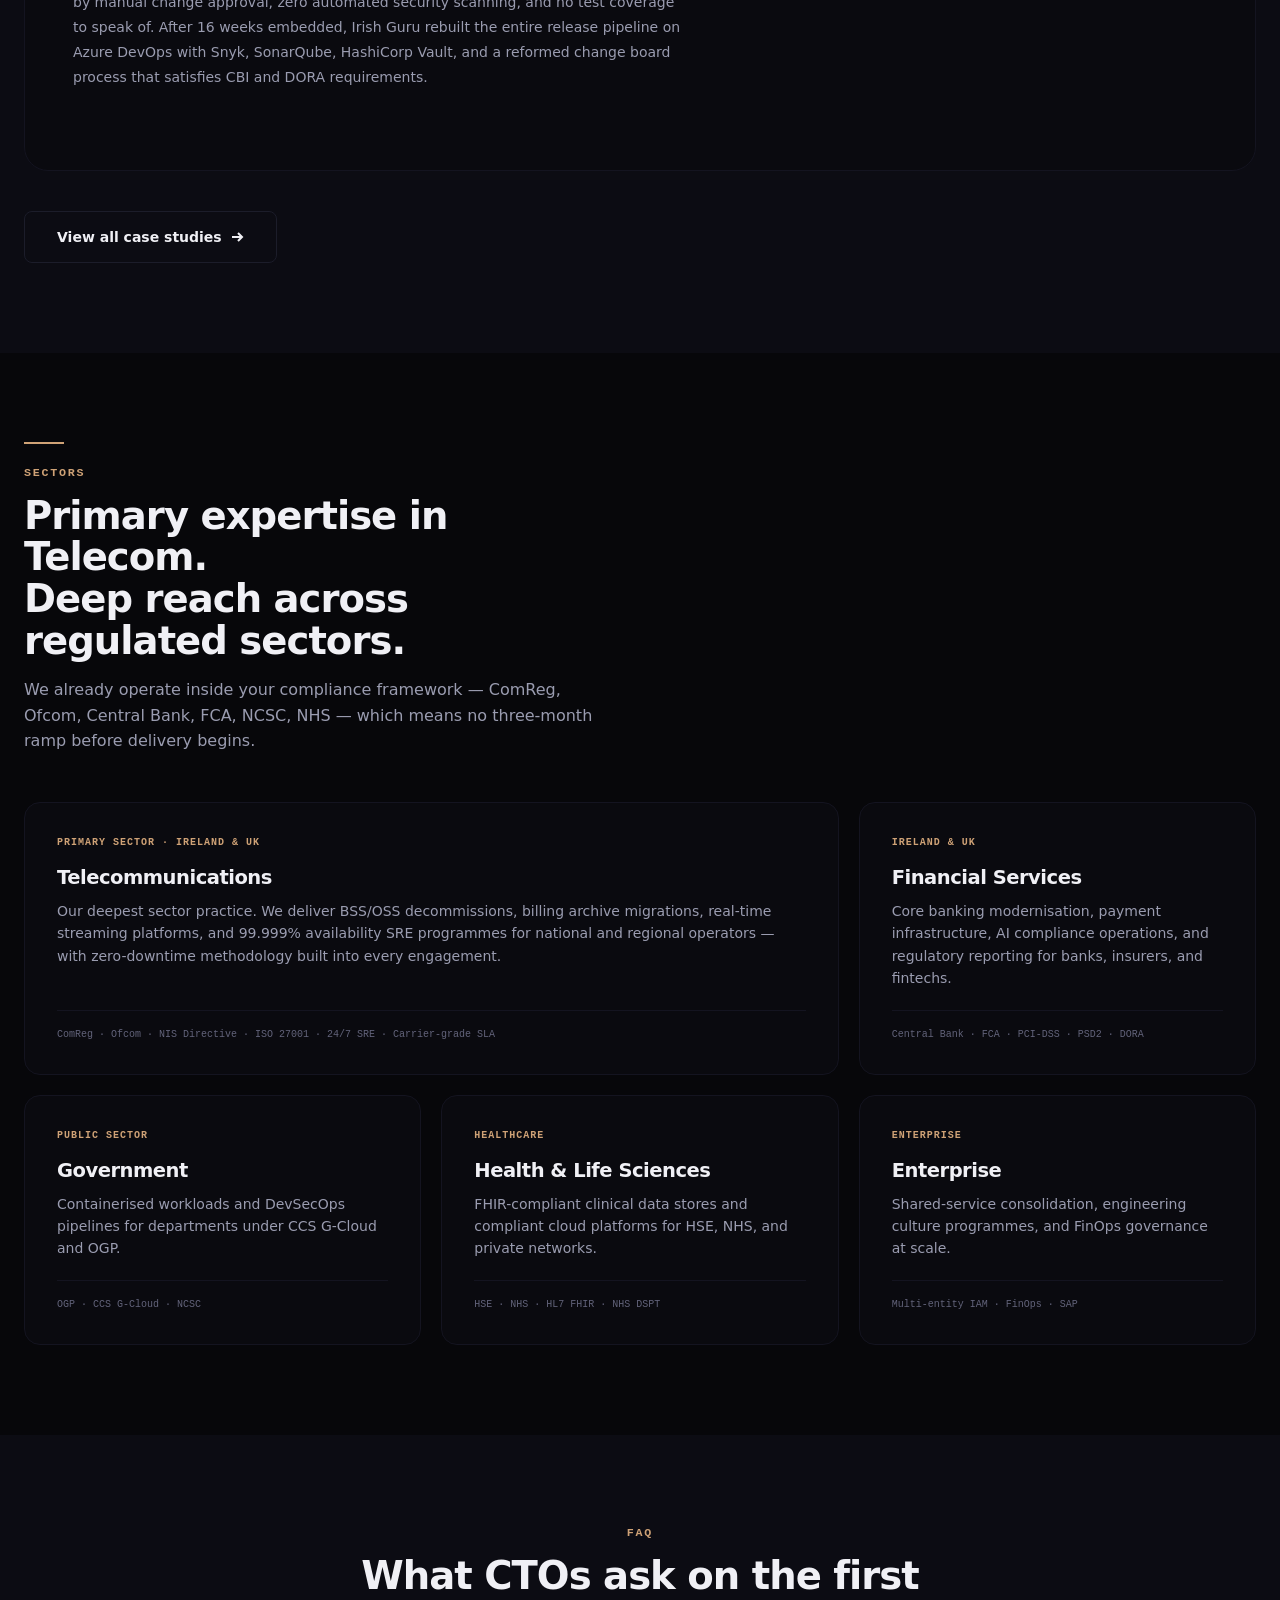
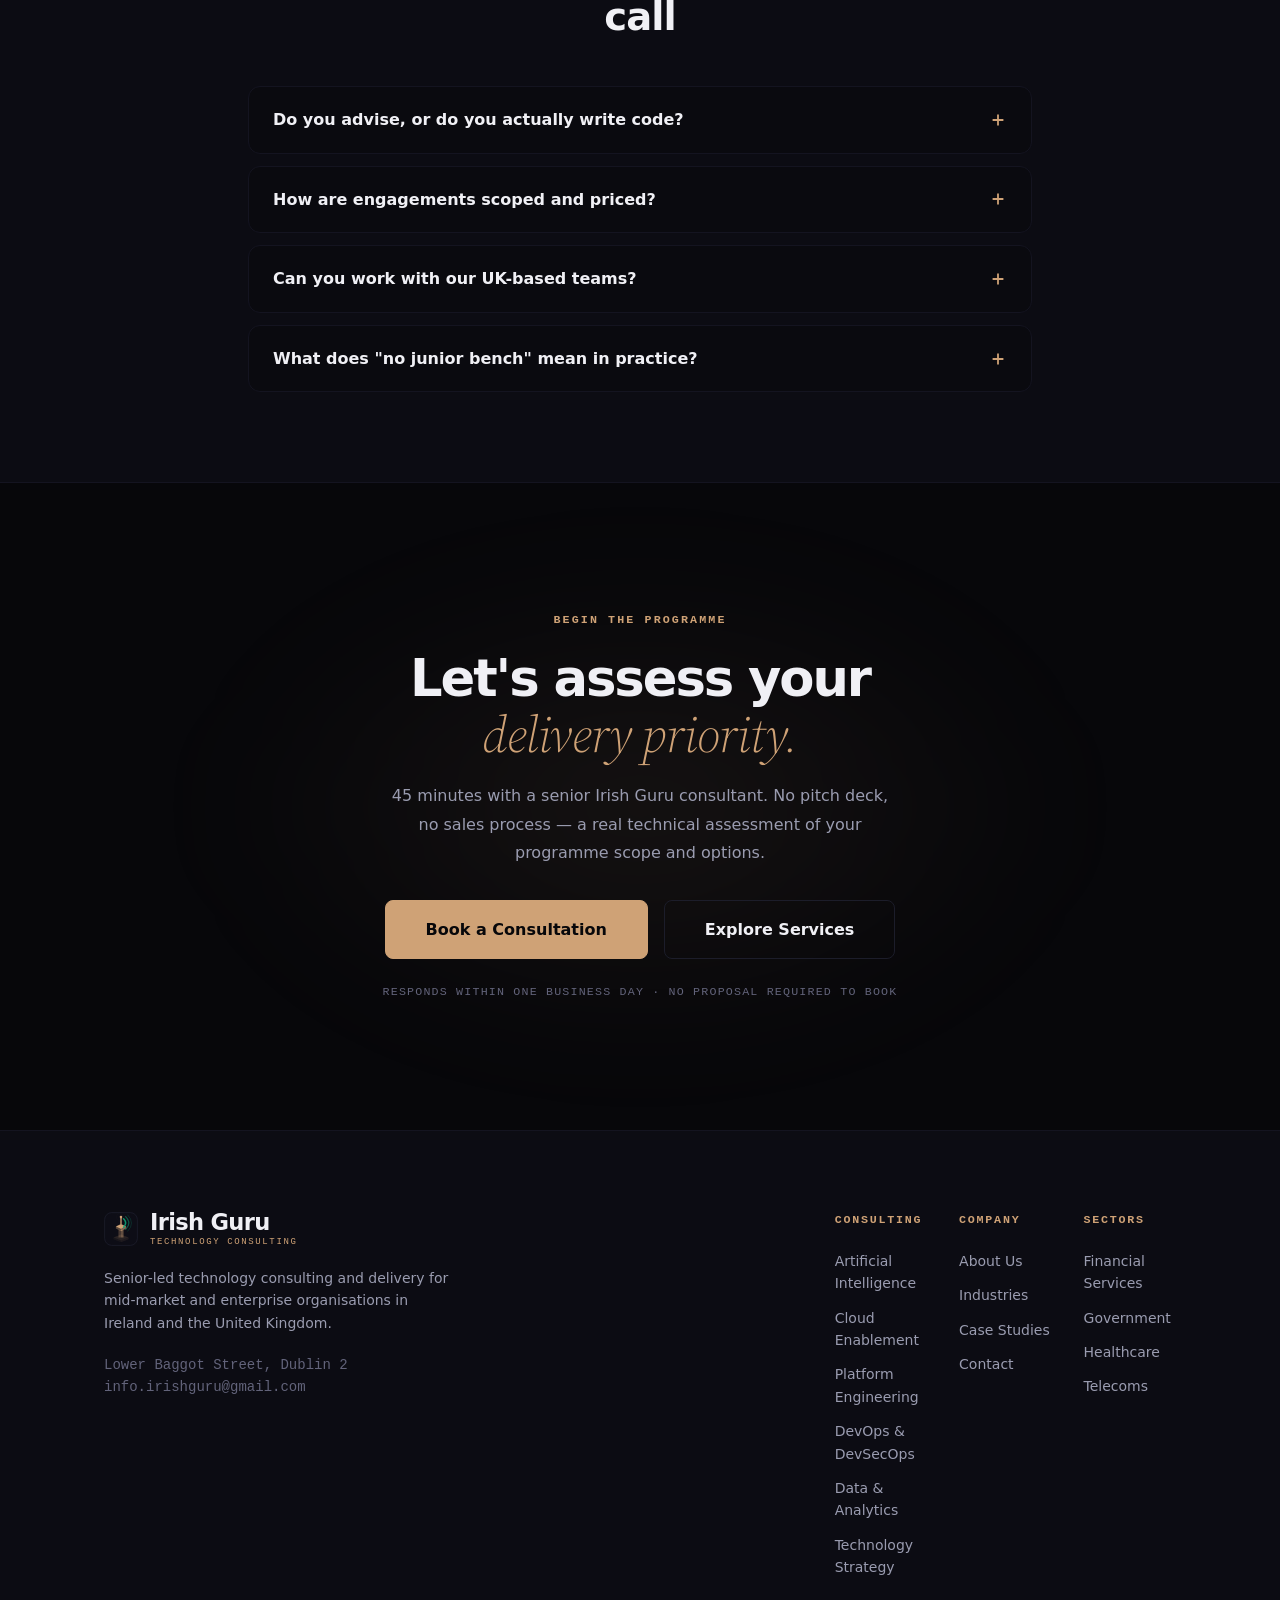
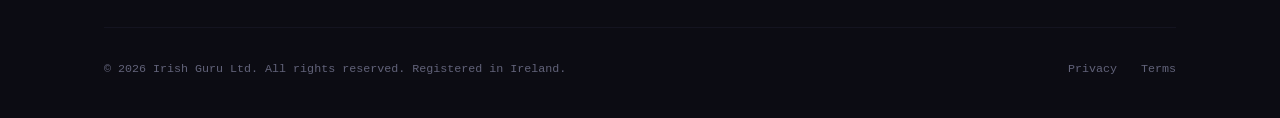
==== commit f7c0ccd1: "feat: new 3D telecom tower logo — isometric mark with signal arcs across all pages Co-authored-by: C" ====
--- a/index.html
+++ b/index.html
@@ -29,12 +29,22 @@
     <div class="container site-header__inner">
       <a href="./" class="logo" aria-label="Irish Guru — Home">
         <svg class="logo__mark" viewBox="0 0 40 40" fill="none" xmlns="http://www.w3.org/2000/svg" aria-hidden="true">
-          <rect width="40" height="40" rx="10" fill="var(--c-bg-2)"/>
-          <rect x="0.75" y="0.75" width="38.5" height="38.5" rx="9.25" stroke="var(--c-border)" stroke-width="1.5"/>
-          <path d="M12 12H20C24.4183 12 28 15.5817 28 20C28 24.4183 24.4183 28 20 28H12V12Z" stroke="var(--c-gold)" stroke-width="2" fill="none" stroke-linejoin="round"/>
-          <path d="M20 20H28" stroke="var(--c-gold)" stroke-width="2"/>
-          <circle cx="20" cy="20" r="3.5" fill="var(--c-text)"/>
-          <circle cx="28" cy="12" r="2.5" fill="var(--c-sage)"/>
+          <rect width="40" height="40" rx="9" fill="var(--c-bg-2)"/>
+          <rect x=".75" y=".75" width="38.5" height="38.5" rx="8.25" stroke="var(--c-border)" stroke-width="1"/>
+          <polygon points="11,30 20,26.5 29,30 20,33.5" fill="var(--c-gold)" opacity=".14"/>
+          <polygon points="11,30 11,32 20,35.5 20,33.5" fill="var(--c-gold)" opacity=".06"/>
+          <polygon points="29,30 29,32 20,35.5 20,33.5" fill="var(--c-gold)" opacity=".09"/>
+          <rect x="17" y="21" width="3" height="9" fill="var(--c-gold)" opacity=".28"/>
+          <rect x="20" y="21" width="3" height="9" fill="var(--c-gold)" opacity=".44"/>
+          <polygon points="14,17 20,14 26,17 20,20" fill="var(--c-gold)"/>
+          <polygon points="14,17 14,19.5 20,22.5 20,20" fill="var(--c-gold)" opacity=".38"/>
+          <polygon points="26,17 26,19.5 20,22.5 20,20" fill="var(--c-gold)" opacity=".6"/>
+          <line x1="20" y1="14" x2="20" y2="6.5" stroke="var(--c-gold)" stroke-width="1.5" stroke-linecap="round"/>
+          <circle cx="20" cy="6" r="1.5" fill="var(--c-gold)"/>
+          <circle cx="20" cy="6" r="2" stroke="var(--c-gold)" fill="none" opacity=".4"><animate attributeName="r" values="2;5.5;2" dur="2.5s" repeatCount="indefinite"/><animate attributeName="opacity" values=".4;0;.4" dur="2.5s" repeatCount="indefinite"/></circle>
+          <path d="M23 8 Q28 13 23 18" stroke="var(--c-sage)" stroke-width="1.8" fill="none" stroke-linecap="round" opacity=".9"/>
+          <path d="M25.5 5.5 Q33 13 25.5 20.5" stroke="var(--c-sage)" stroke-width="1.3" fill="none" stroke-linecap="round" opacity=".55"/>
+          <path d="M28 3.5 Q37 13 28 22.5" stroke="var(--c-sage)" stroke-width="1" fill="none" stroke-linecap="round" opacity=".25"/>
         </svg>
         <div class="logo__text">Irish Guru<span>Technology Consulting</span></div>
       </a>
@@ -1016,10 +1026,22 @@
         <div class="footer-brand">
           <a href="./" class="logo" aria-label="Irish Guru — Home">
             <svg class="logo__mark" viewBox="0 0 40 40" fill="none" xmlns="http://www.w3.org/2000/svg" aria-hidden="true">
-              <rect width="40" height="40" rx="10" fill="var(--c-bg-2)"/>
-              <rect x="0.75" y="0.75" width="38.5" height="38.5" rx="9.25" stroke="var(--c-border)" stroke-width="1.5"/>
-              <path d="M12 12H20C24.4183 12 28 15.5817 28 20C28 24.4183 24.4183 28 20 28H12V12Z" stroke="var(--c-gold)" stroke-width="2" fill="none"/>
-              <circle cx="20" cy="20" r="3.5" fill="var(--c-text)"/>
+              <rect width="40" height="40" rx="9" fill="var(--c-bg-2)"/>
+              <rect x=".75" y=".75" width="38.5" height="38.5" rx="8.25" stroke="var(--c-border)" stroke-width="1"/>
+              <polygon points="11,30 20,26.5 29,30 20,33.5" fill="var(--c-gold)" opacity=".14"/>
+              <polygon points="11,30 11,32 20,35.5 20,33.5" fill="var(--c-gold)" opacity=".06"/>
+              <polygon points="29,30 29,32 20,35.5 20,33.5" fill="var(--c-gold)" opacity=".09"/>
+              <rect x="17" y="21" width="3" height="9" fill="var(--c-gold)" opacity=".28"/>
+              <rect x="20" y="21" width="3" height="9" fill="var(--c-gold)" opacity=".44"/>
+              <polygon points="14,17 20,14 26,17 20,20" fill="var(--c-gold)"/>
+              <polygon points="14,17 14,19.5 20,22.5 20,20" fill="var(--c-gold)" opacity=".38"/>
+              <polygon points="26,17 26,19.5 20,22.5 20,20" fill="var(--c-gold)" opacity=".6"/>
+              <line x1="20" y1="14" x2="20" y2="6.5" stroke="var(--c-gold)" stroke-width="1.5" stroke-linecap="round"/>
+              <circle cx="20" cy="6" r="1.5" fill="var(--c-gold)"/>
+              <circle cx="20" cy="6" r="2" stroke="var(--c-gold)" fill="none" opacity=".4"><animate attributeName="r" values="2;5.5;2" dur="2.5s" repeatCount="indefinite"/><animate attributeName="opacity" values=".4;0;.4" dur="2.5s" repeatCount="indefinite"/></circle>
+              <path d="M23 8 Q28 13 23 18" stroke="var(--c-sage)" stroke-width="1.8" fill="none" stroke-linecap="round" opacity=".9"/>
+              <path d="M25.5 5.5 Q33 13 25.5 20.5" stroke="var(--c-sage)" stroke-width="1.3" fill="none" stroke-linecap="round" opacity=".55"/>
+              <path d="M28 3.5 Q37 13 28 22.5" stroke="var(--c-sage)" stroke-width="1" fill="none" stroke-linecap="round" opacity=".25"/>
             </svg>
             <div class="logo__text">Irish Guru<span>Technology Consulting</span></div>
           </a>
--- a/css/styles.css
+++ b/css/styles.css
@@ -294,7 +294,16 @@
   font-size: var(--t-xl);
   letter-spacing: -.03em;
 }
-.logo__mark { width: 2.125rem; height: 2.125rem; flex-shrink: 0; }
+.logo__mark {
+  width: 2.125rem;
+  height: 2.125rem;
+  flex-shrink: 0;
+  transition: filter var(--fast), transform var(--fast);
+}
+.logo:hover .logo__mark {
+  filter: drop-shadow(0 0 10px rgba(207,162,118,.45));
+  transform: translateY(-1px);
+}
 .logo__text {
   display: flex;
   flex-direction: column;
